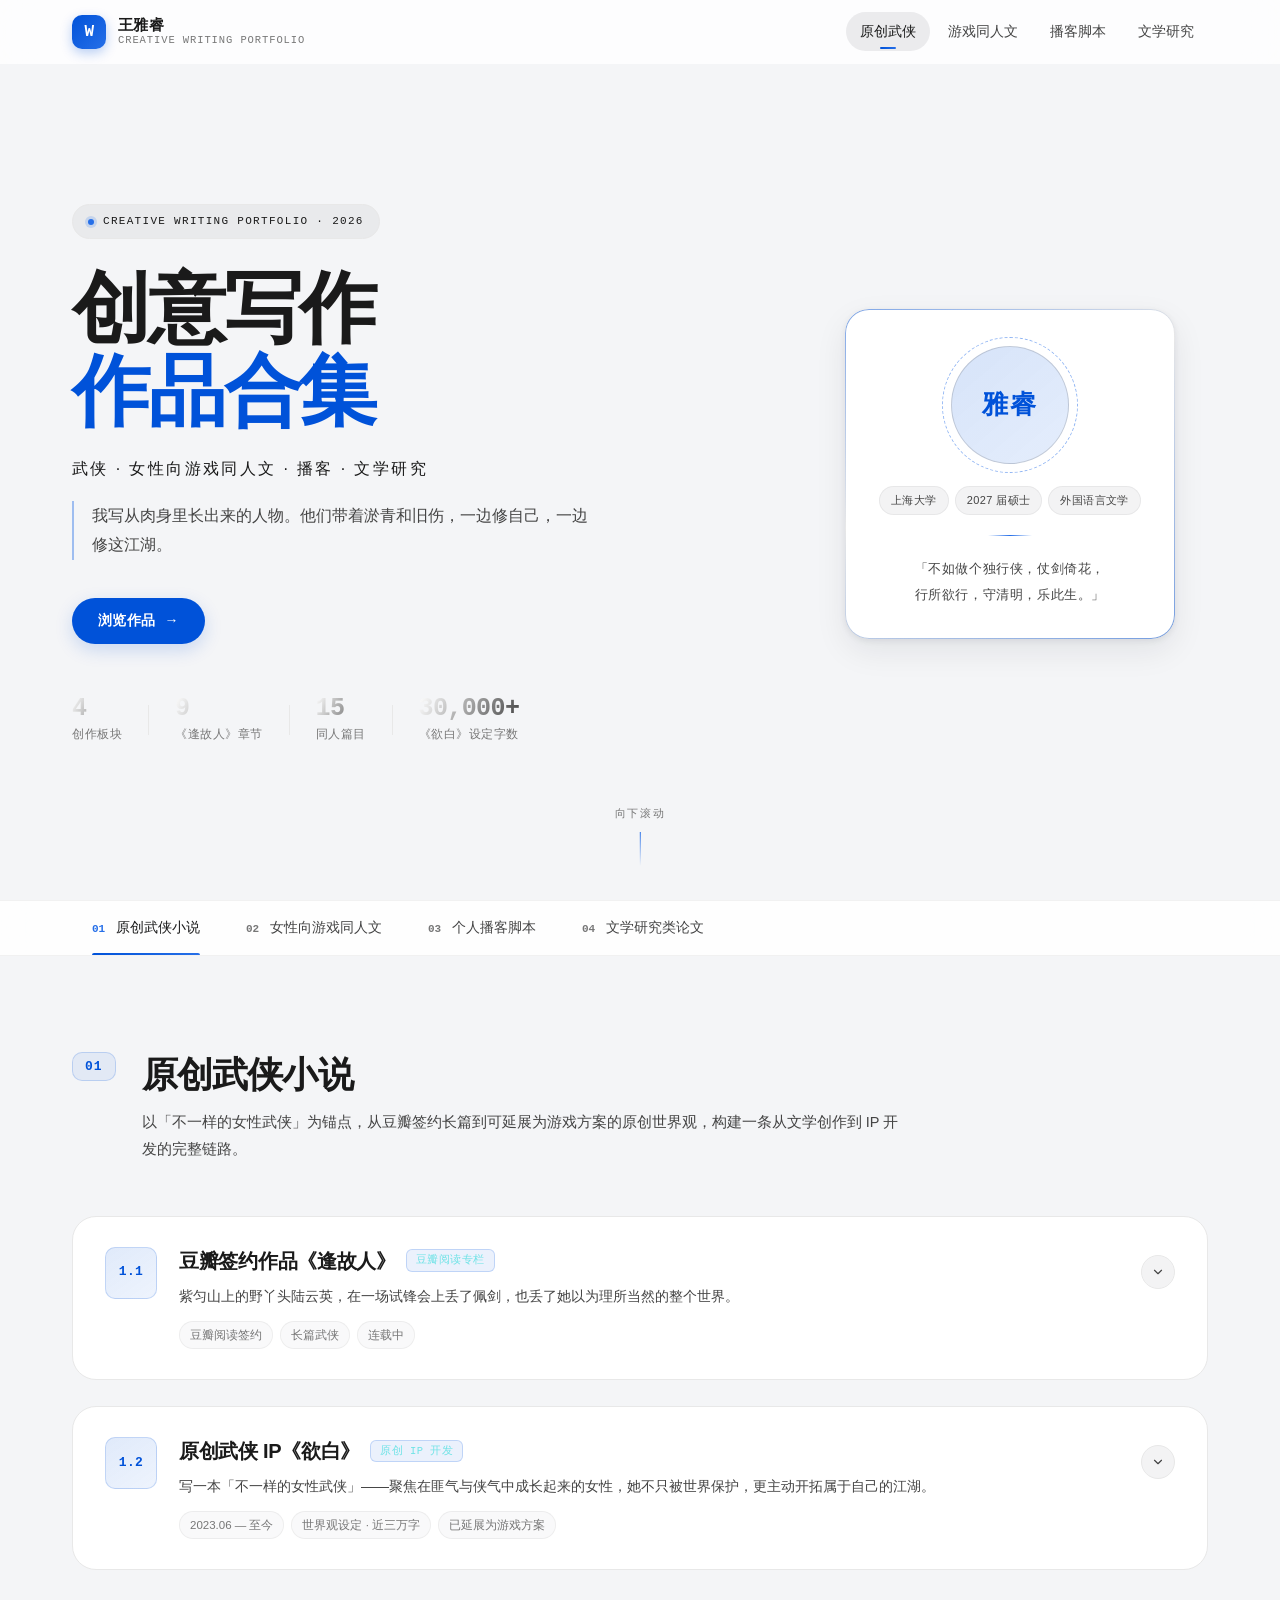
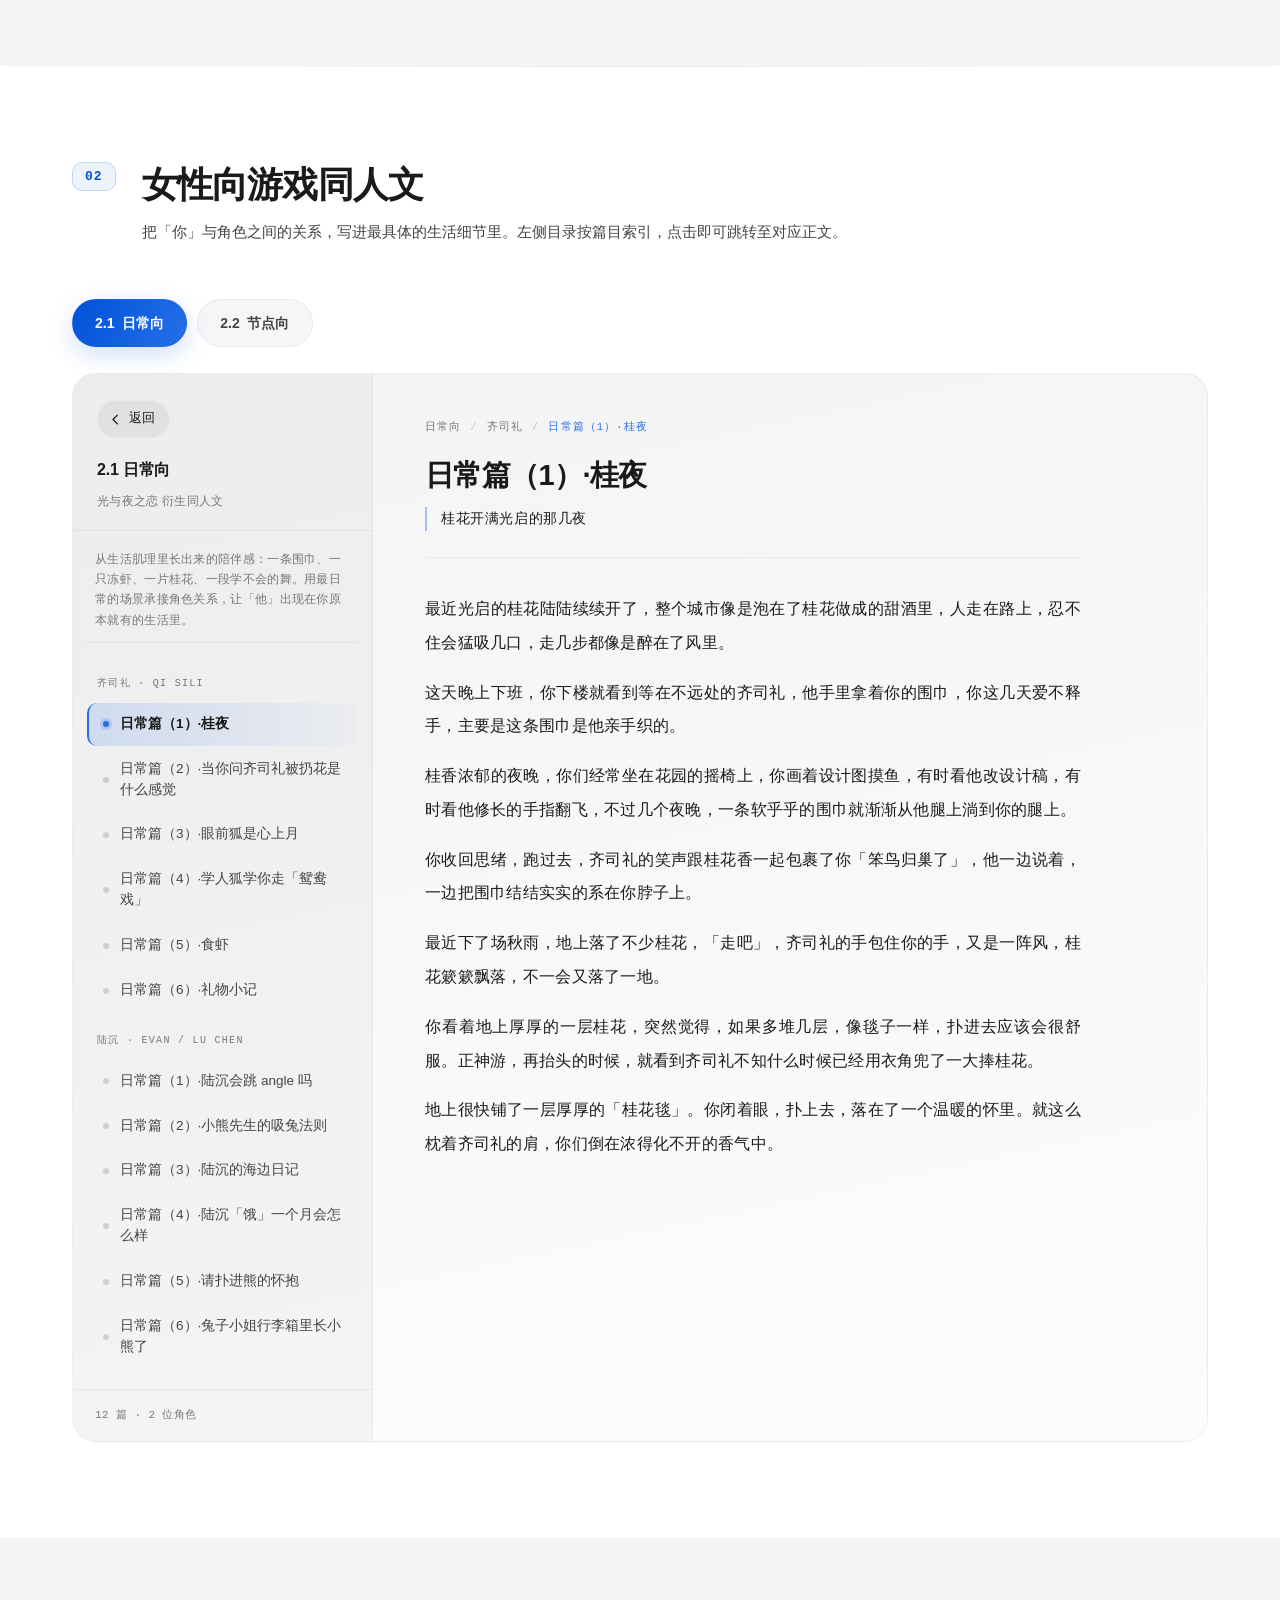
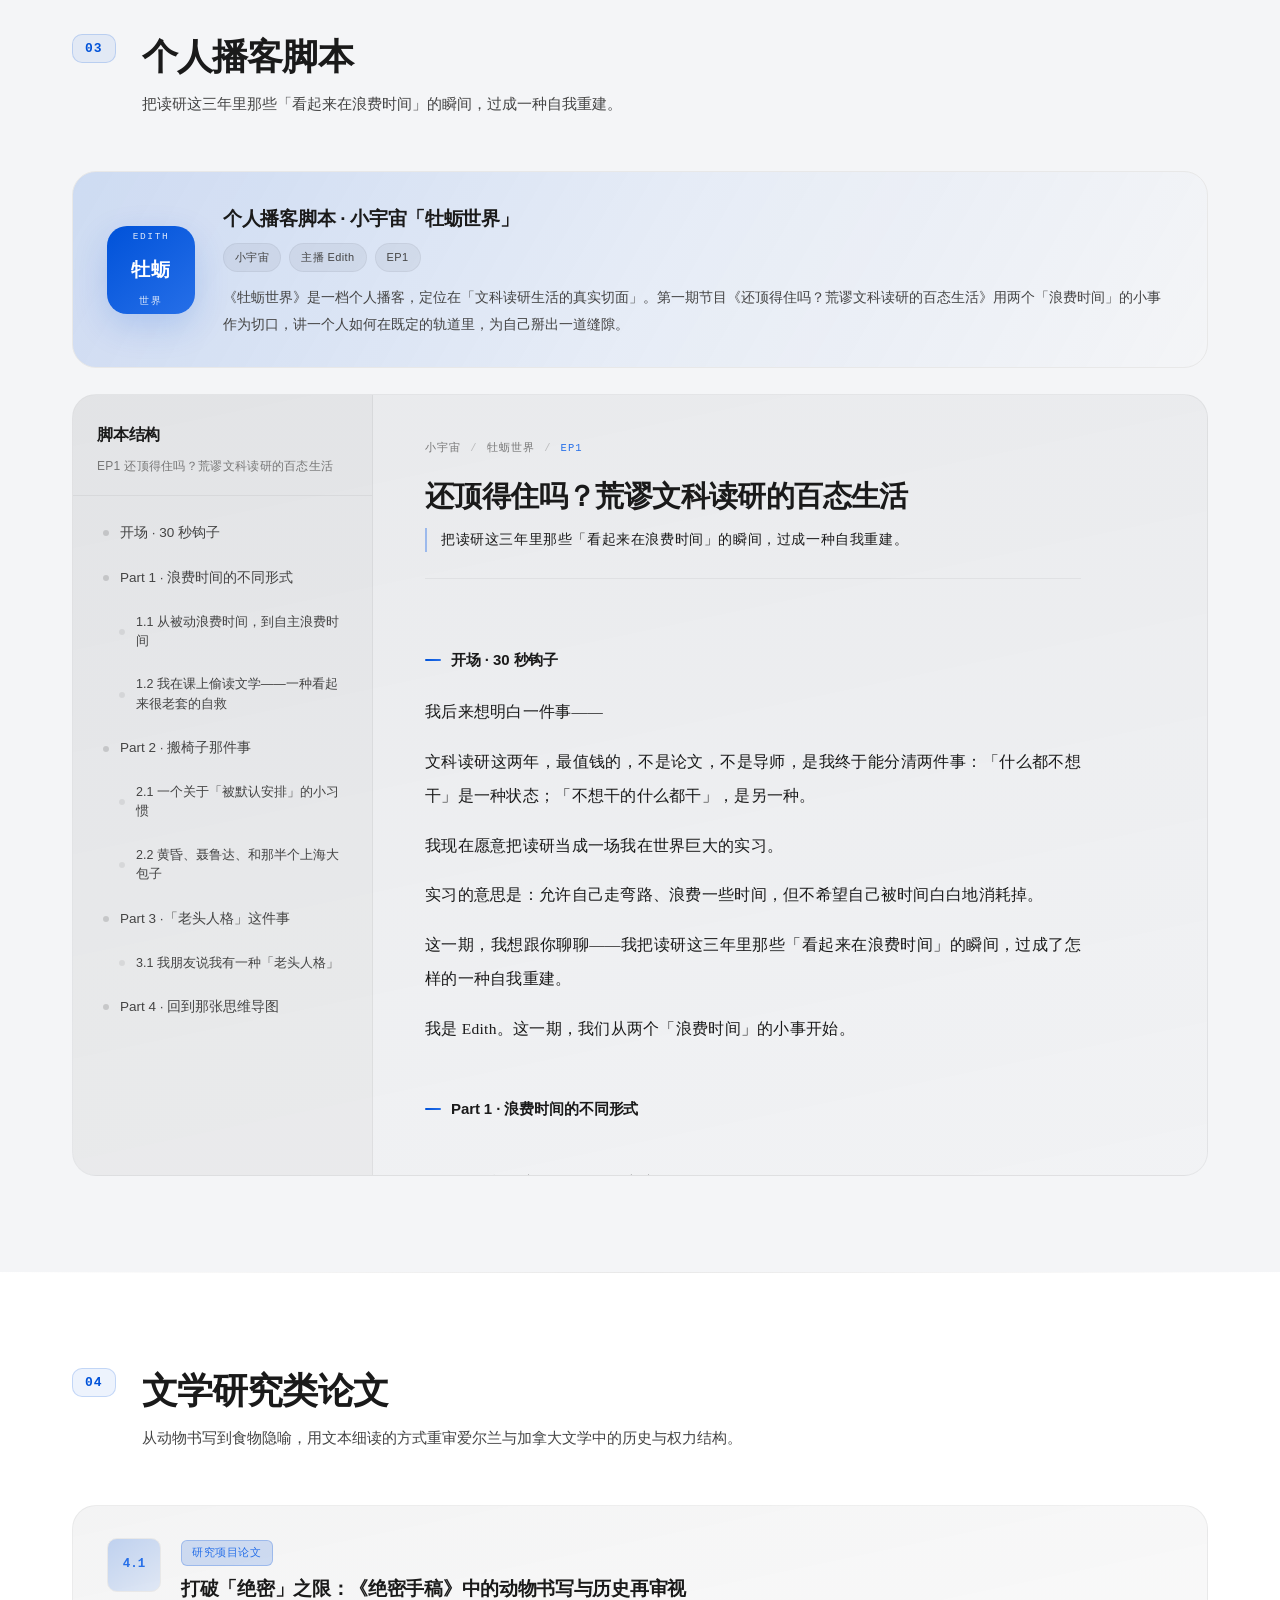
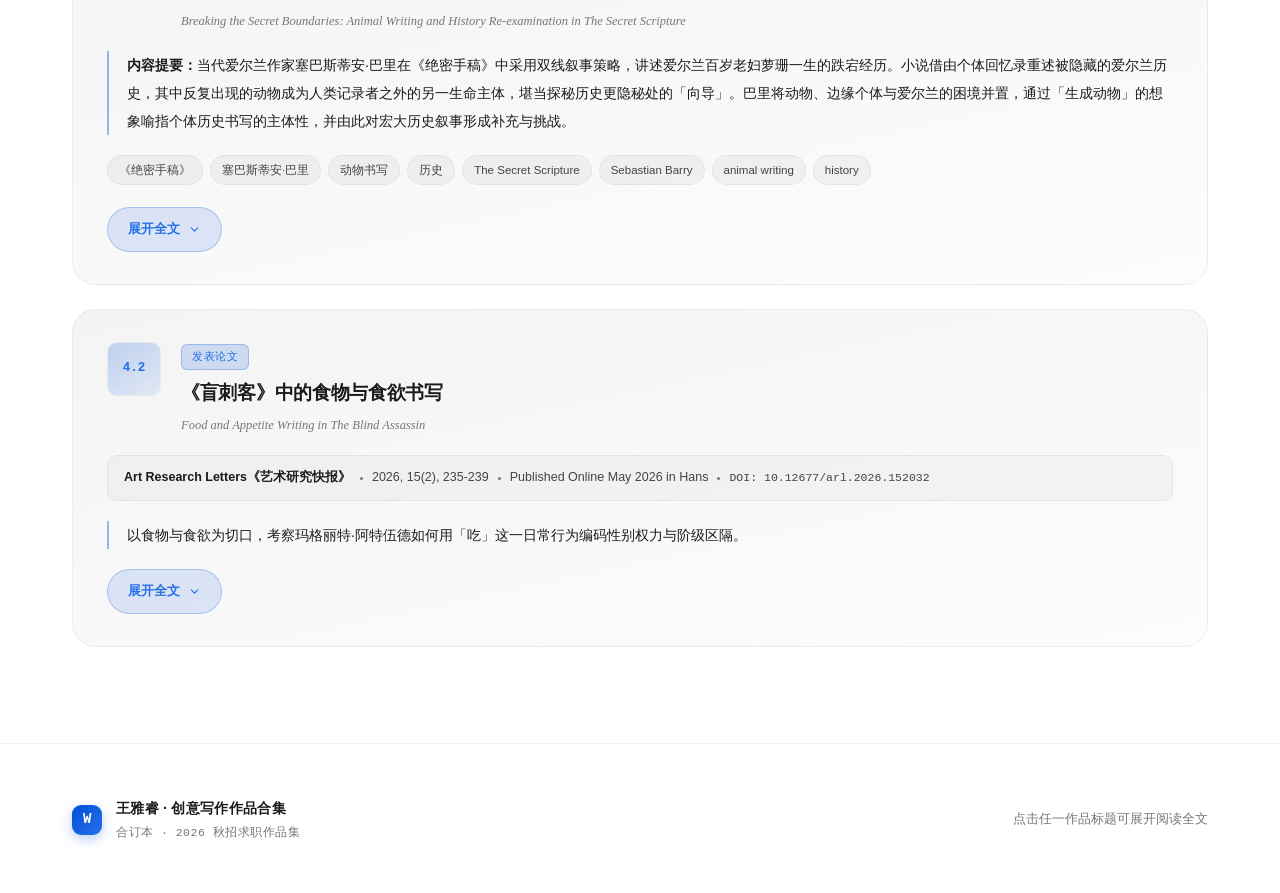
==== index.html @ df6dd1f8 "Add files via upload" ====
<!DOCTYPE html>
<html lang="zh-CN">
<head>
<meta charset="UTF-8">
<meta name="viewport" content="width=device-width, initial-scale=1.0">
<title>王雅睿 · 创意写作作品合集</title>
<meta name="description" content="王雅睿创意写作作品集：原创武侠小说、女性向游戏同人文、个人播客脚本、文学研究论文。">
<link rel="stylesheet" href="style.css">
</head>
<body>

<!-- ============ 顶部导航 ============ -->
<header class="topbar" id="topbar">
  <div class="topbar-inner">
    <a class="brand" href="#hero">
      <span class="brand-mark">W</span>
      <span class="brand-text">
        <strong>王雅睿</strong>
        <em>Creative Writing Portfolio</em>
      </span>
    </a>
    <nav class="topnav" id="topnav">
      <a href="#sec-wuxia" data-nav="sec-wuxia">原创武侠</a>
      <a href="#sec-fanfic" data-nav="sec-fanfic">游戏同人文</a>
      <a href="#sec-podcast" data-nav="sec-podcast">播客脚本</a>
      <a href="#sec-research" data-nav="sec-research">文学研究</a>
    </nav>
    <button class="menu-btn" id="menuBtn" aria-label="菜单"><span></span><span></span><span></span></button>
  </div>
  <div class="scroll-progress" id="scrollProgress"></div>
</header>

<!-- ============ 首页 Hero ============ -->
<section class="hero" id="hero">
  <div class="hero-grid-bg" aria-hidden="true"></div>
  <div class="hero-orbs" aria-hidden="true">
    <span class="orb orb-1"></span>
    <span class="orb orb-2"></span>
    <span class="orb orb-3"></span>
  </div>

  <div class="hero-inner">
    <div class="hero-left">
      <div class="hero-eyebrow reveal">
        <span class="dot"></span>CREATIVE WRITING PORTFOLIO · 2026
      </div>
      <h1 class="hero-title reveal" data-delay="1">
        创意写作<br><span class="grad">作品合集</span>
      </h1>
      <p class="hero-sub reveal" data-delay="2">
        武侠 · 女性向游戏同人文 · 播客 · 文学研究
      </p>
      <p class="hero-desc reveal" data-delay="3">
        我写从肉身里长出来的人物。他们带着淤青和旧伤，一边修自己，一边修这江湖。
      </p>
      <div class="hero-actions reveal" data-delay="4">
        <a class="btn btn-primary" href="#sec-wuxia">
          浏览作品<span class="btn-arrow">→</span>
        </a>
      </div>

      <div class="hero-facts reveal" data-delay="5">
        <div class="fact">
          <span class="fact-num" data-count="4">0</span>
          <span class="fact-label">创作板块</span>
        </div>
        <div class="fact-divider"></div>
        <div class="fact">
          <span class="fact-num" data-count="9">0</span>
          <span class="fact-label">《逢故人》章节</span>
        </div>
        <div class="fact-divider"></div>
        <div class="fact">
          <span class="fact-num" data-count="15">0</span>
          <span class="fact-label">同人篇目</span>
        </div>
        <div class="fact-divider"></div>
        <div class="fact">
          <span class="fact-num" data-count="30000" data-suffix="+">0</span>
          <span class="fact-label">《欲白》设定字数</span>
        </div>
      </div>
    </div>

    <div class="hero-right reveal" data-delay="3">
      <div class="portrait-card">
        <div class="portrait-inner">
          <div class="portrait-initial">雅睿</div>
          <div class="portrait-ring"></div>
        </div>
        <div class="portrait-meta">
          <span class="tag">上海大学</span>
          <span class="tag">2027 届硕士</span>
          <span class="tag">外国语言文学</span>
        </div>
        <div class="portrait-line"></div>
        <p class="portrait-quote">
          「不如做个独行侠，仗剑倚花，<br>行所欲行，守清明，乐此生。」
        </p>
      </div>
    </div>
  </div>

  <div class="hero-scrollhint">
    <span>向下滚动</span>
    <i></i>
  </div>
</section>

<!-- ============ 内容分区导航条 ============ -->
<div class="section-tabs" id="sectionTabs">
  <div class="section-tabs-inner">
    <button class="tab active" data-jump="sec-wuxia"><b>01</b> 原创武侠小说</button>
    <button class="tab" data-jump="sec-fanfic"><b>02</b> 女性向游戏同人文</button>
    <button class="tab" data-jump="sec-podcast"><b>03</b> 个人播客脚本</button>
    <button class="tab" data-jump="sec-research"><b>04</b> 文学研究类论文</button>
  </div>
</div>

<main>

<!-- ============ 01 原创武侠小说 ============ -->
<section class="section" id="sec-wuxia">
  <div class="wrap">
    <div class="sec-head reveal">
      <div class="sec-num">01</div>
      <div class="sec-head-text">
        <h2>原创武侠小说</h2>
        <p id="wuxiaIntro"></p>
      </div>
    </div>

    <div class="piece-list" id="wuxiaList"></div>
  </div>
</section>

<!-- ============ 02 女性向游戏同人文 ============ -->
<section class="section section-alt" id="sec-fanfic">
  <div class="wrap">
    <div class="sec-head reveal">
      <div class="sec-num">02</div>
      <div class="sec-head-text">
        <h2>女性向游戏同人文</h2>
        <p>把「你」与角色之间的关系，写进最具体的生活细节里。左侧目录按篇目索引，点击即可跳转至对应正文。</p>
      </div>
    </div>

    <!-- 卷级切换 -->
    <div class="volume-switch reveal" id="volumeSwitch"></div>

    <!-- 阅读器：左侧目录 + 右侧正文 -->
    <div class="reader reveal" id="fanficReader">
      <aside class="reader-side">
        <div class="side-head">
          <button class="side-back" id="sideBack">
            <svg viewBox="0 0 24 24" width="15" height="15"><path d="M15 19l-7-7 7-7" fill="none" stroke="currentColor" stroke-width="2" stroke-linecap="round" stroke-linejoin="round"/></svg>
            <span>返回</span>
          </button>
          <h3 id="sideTitle">目录</h3>
          <p class="side-sub" id="sideSub"></p>
        </div>
        <nav class="side-nav" id="sideNav"></nav>
        <div class="side-foot" id="sideFoot"></div>
      </aside>

      <div class="reader-main" id="readerMain">
        <article class="reader-article" id="readerArticle"></article>
      </div>
    </div>
  </div>
</section>

<!-- ============ 03 个人播客脚本 ============ -->
<section class="section" id="sec-podcast">
  <div class="wrap">
    <div class="sec-head reveal">
      <div class="sec-num">03</div>
      <div class="sec-head-text">
        <h2>个人播客脚本</h2>
        <p id="podcastOneLine"></p>
      </div>
    </div>

    <div class="podcast-card reveal" id="podcastCard"></div>

    <div class="reader reader-simple reveal" id="podReader">
      <aside class="reader-side">
        <div class="side-head">
          <h3>脚本结构</h3>
          <p class="side-sub" id="podSideSub"></p>
        </div>
        <nav class="side-nav" id="podNav"></nav>
      </aside>
      <div class="reader-main">
        <article class="reader-article" id="podArticle"></article>
      </div>
    </div>
  </div>
</section>

<!-- ============ 04 文学研究类论文 ============ -->
<section class="section section-alt" id="sec-research">
  <div class="wrap">
    <div class="sec-head reveal">
      <div class="sec-num">04</div>
      <div class="sec-head-text">
        <h2>文学研究类论文</h2>
        <p id="researchOneLine"></p>
      </div>
    </div>
    <div class="paper-list" id="paperList"></div>
  </div>
</section>

</main>

<footer class="footer">
  <div class="wrap footer-inner">
    <div class="footer-left">
      <span class="brand-mark small">W</span>
      <div>
        <p class="footer-name">王雅睿 · 创意写作作品合集</p>
        <p class="footer-tip">合订本 · 2026 秋招求职作品集</p>
      </div>
    </div>
    <div class="footer-right">
      <p>点击任一作品标题可展开阅读全文</p>
    </div>
  </div>
</footer>

<!-- 回到顶部 -->
<button class="to-top" id="toTop" aria-label="回到顶部">
  <svg viewBox="0 0 24 24" width="18" height="18"><path d="M12 19V5M5 12l7-7 7 7" fill="none" stroke="currentColor" stroke-width="2" stroke-linecap="round" stroke-linejoin="round"/></svg>
</button>

<script src="content-wuxia.js"></script>
<script src="content-fanfic.js"></script>
<script src="content-misc.js"></script>
<script src="app.js"></script>
</body>
</html>
---- style.css ----
/* =====================================================================
   王雅睿 · 创意写作作品合集
   设计调性：腾讯系 · 深色叙述 + 克制的蓝绿强调 + 大留白 + 弹性动效
   ===================================================================== */

/* ---------- Design Tokens ---------- */
:root{
  /* 品牌主色（对齐参考站：单一腾讯蓝体系） */
  --tx-blue:        #0052D9;
  --tx-blue-light:  #266FE8;
  --tx-blue-glow:   rgba(0,82,217,.18);
  --tx-cyan:        #266FE8;               /* 辅助色归一到品牌蓝系 */
  --tx-cyan-soft:   rgba(0,82,217,.08);    /* 品牌浅蓝 ECF2FE 同族 */
  --tx-violet:      #0052D9;               /* 紫色归一到主蓝，渐变变单色系 */

  /* 中性色阶（参考站基底） */
  --bg-0:  #F4F5F7;
  --bg-1:  #FFFFFF;
  --bg-2:  #FFFFFF;
  --bg-3:  #ECF2FE;
  --bg-4:  #DCE5F5;

  /* 文本 —— 正文整体加深 */
  --t-1: #1a1a1a;
  --t-2: #1a1a1a;
  --t-3: #444444;
  --t-4: #777777;

  /* 线 —— 参考站灰线 */
  --line-1: rgba(0,0,0,.05);
  --line-2: #e8e8e8;
  --line-3: rgba(0,0,0,.14);

  /* 圆角 / 阴影 */
  --r-xs: 6px;
  --r-sm: 10px;
  --r-md: 16px;
  --r-lg: 24px;
  --r-full: 999px;

  --sh-1: 0 1px 3px rgba(0,20,40,.06);
  --sh-2: 0 1px 3px rgba(0,20,40,.06),0 4px 16px rgba(0,20,40,.05);
  --sh-3: 0 2px 6px rgba(0,20,40,.07),0 12px 32px rgba(0,20,40,.08);

  /* 排版 */
  --f-sans: "PingFang SC","HarmonyOS Sans SC","Microsoft YaHei UI","Microsoft YaHei","Helvetica Neue",Arial,sans-serif;
  --f-serif:"Songti SC","Source Han Serif SC","Noto Serif SC","SimSun",Georgia,serif;
  --f-mono: "SFMono-Regular","JetBrains Mono",Menlo,Consolas,monospace;

  /* 布局 */
  --wrap: 1200px;
  --nav-h: 64px;

  /* 缓动 */
  --ease-out: cubic-bezier(.22,1,.36,1);
  --ease-io:  cubic-bezier(.4,0,.2,1);
}

/* ---------- Reset ---------- */
*,*::before,*::after{ box-sizing:border-box; }
html{ scroll-behavior:smooth; -webkit-text-size-adjust:100%; }
body{
  margin:0; padding:0;
  background:var(--bg-0);
  color:var(--t-1);
  font-family:var(--f-sans);
  font-size:15px; line-height:1.75;
  -webkit-font-smoothing:antialiased;
  -moz-osx-font-smoothing:grayscale;
  overflow-x:hidden;
}
h1,h2,h3,h4,p,ul,ol,figure{ margin:0; padding:0; }
ul,ol{ list-style:none; }
a{ color:inherit; text-decoration:none; }
button{ font:inherit; color:inherit; background:none; border:none; cursor:pointer; }
img{ max-width:100%; display:block; }
::selection{ background:var(--tx-blue); color:#fff; }

/* 滚动条 */
::-webkit-scrollbar{ width:10px; height:10px; }
::-webkit-scrollbar-track{ background:var(--bg-0); }
::-webkit-scrollbar-thumb{ background:rgba(29,33,41,.18); border-radius:10px; border:2px solid var(--bg-0); }
::-webkit-scrollbar-thumb:hover{ background:rgba(29,33,41,.32); }

.wrap{ width:100%; max-width:var(--wrap); margin:0 auto; padding:0 32px; }

/* =====================================================================
   顶栏
   ===================================================================== */
.topbar{
  position:fixed; top:0; left:0; right:0; z-index:120;
  height:var(--nav-h);
  background:rgba(255,255,255,.78);
  backdrop-filter:saturate(180%) blur(20px);
  -webkit-backdrop-filter:saturate(180%) blur(20px);
  border-bottom:1px solid transparent;
  transition:background .3s var(--ease-io), border-color .3s var(--ease-io);
}
.topbar.scrolled{
  background:rgba(255,255,255,.94);
  border-bottom-color:var(--line-2);
}
.topbar-inner{
  max-width:var(--wrap); margin:0 auto; padding:0 32px;
  height:100%; display:flex; align-items:center; gap:32px;
}
.brand{ display:flex; align-items:center; gap:12px; flex-shrink:0; }
.brand-mark{
  width:34px; height:34px; border-radius:10px;
  display:grid; place-items:center;
  font-weight:800; font-size:16px; letter-spacing:-.5px;
  background:linear-gradient(135deg,var(--tx-blue) 0%,var(--tx-cyan) 100%);
  color:#fff;
  box-shadow:0 4px 12px rgba(0,82,217,.28);
  font-family:var(--f-mono);
}
.brand-mark.small{ width:30px; height:30px; border-radius:9px; font-size:14px; }
.brand-text{ display:flex; flex-direction:column; line-height:1.25; }
.brand-text strong{ font-size:14.5px; font-weight:600; letter-spacing:.3px; }
.brand-text em{
  font-style:normal; font-size:10.5px; letter-spacing:.9px;
  color:var(--t-4); text-transform:uppercase; font-family:var(--f-mono);
}
.topnav{ display:flex; align-items:center; gap:4px; margin-left:auto; }
.topnav a{
  position:relative; padding:8px 14px; border-radius:var(--r-full);
  font-size:13.5px; color:var(--t-3);
  transition:color .2s var(--ease-io), background .2s var(--ease-io);
  white-space:nowrap;
}
.topnav a:hover{ color:var(--t-1); background:rgba(29,33,41,.055); }
.topnav a.active{ color:var(--t-1); background:rgba(29,33,41,.08); }
.topnav a.active::after{
  content:''; position:absolute; left:50%; bottom:2px; transform:translateX(-50%);
  width:16px; height:2px; border-radius:2px;
  background:linear-gradient(90deg,var(--tx-blue),var(--tx-cyan));
}
.menu-btn{ display:none; margin-left:auto; width:36px; height:36px; border-radius:9px; position:relative; }
.menu-btn span{
  position:absolute; left:9px; width:18px; height:1.6px; border-radius:2px;
  background:var(--t-2); transition:.3s var(--ease-out);
}
.menu-btn span:nth-child(1){ top:13px; }
.menu-btn span:nth-child(2){ top:18px; }
.menu-btn span:nth-child(3){ top:23px; }
.menu-btn.open span:nth-child(1){ top:18px; transform:rotate(45deg); }
.menu-btn.open span:nth-child(2){ opacity:0; }
.menu-btn.open span:nth-child(3){ top:18px; transform:rotate(-45deg); }

.scroll-progress{
  position:absolute; bottom:-1px; left:0; height:2px; width:0;
  background:linear-gradient(90deg,var(--tx-blue),var(--tx-cyan),var(--tx-violet));
  transition:width .1s linear;
}

/* =====================================================================
   Hero
   ===================================================================== */
.hero{
  position:relative; min-height:100vh;
  display:flex; align-items:center;
  padding:calc(var(--nav-h) + 64px) 0 80px;
  overflow:hidden;
}
/* 参考站为纯色 hero：关闭网格与光球装饰 */
.hero-grid-bg{ display:none; }
.hero-orbs{ display:none; }

.hero-inner{
  position:relative; z-index:2;
  width:100%; max-width:var(--wrap); margin:0 auto; padding:0 32px;
  display:grid; grid-template-columns:1.45fr .85fr; gap:64px; align-items:center;
}

.hero-eyebrow{
  display:inline-flex; align-items:center; gap:9px;
  padding:7px 15px; border-radius:var(--r-full);
  background:rgba(29,33,41,.05);
  border:1px solid var(--line-2);
  font-family:var(--f-mono); font-size:11px; letter-spacing:1.3px;
  color:var(--t-2); margin-bottom:28px;
}
.hero-eyebrow .dot{
  width:6px; height:6px; border-radius:50%; background:var(--tx-cyan);
  box-shadow:0 0 0 3px rgba(38,111,232,.18);
  animation:pulse 2.2s ease-in-out infinite;
}
@keyframes pulse{ 0%,100%{opacity:1;} 50%{opacity:.42;} }

.hero-title{
  font-size:clamp(44px,6.2vw,78px);
  line-height:1.06; font-weight:800; letter-spacing:-2.2px;
  margin-bottom:22px; color:var(--t-1);
}
.hero-title .grad{
  color:var(--tx-blue);
  -webkit-text-fill-color:var(--tx-blue);
}
.hero-sub{
  font-size:16px; color:var(--t-2); letter-spacing:2.4px;
  margin-bottom:18px; font-weight:500;
}
.hero-desc{
  font-size:15.5px; color:var(--t-3); line-height:1.9;
  max-width:520px; margin-bottom:38px;
  padding-left:18px; border-left:2px solid rgba(38,111,232,.42);
}

.hero-actions{ display:flex; gap:14px; flex-wrap:wrap; margin-bottom:52px; }
.btn{
  display:inline-flex; align-items:center; gap:9px;
  height:46px; padding:0 26px; border-radius:var(--r-full);
  font-size:14px; font-weight:600; letter-spacing:.4px;
  transition:transform .22s var(--ease-out), box-shadow .22s var(--ease-out), background .22s var(--ease-io), color .22s var(--ease-io);
}
.btn-primary{
  background:var(--tx-blue);
  color:#fff;
  box-shadow:0 6px 18px var(--tx-blue-glow);
}
.btn-primary:hover{ background:#0046BC; transform:translateY(-2px); box-shadow:0 10px 26px rgba(0,82,217,.28); }
.btn-arrow{ transition:transform .22s var(--ease-out); }
.btn-primary:hover .btn-arrow{ transform:translateX(3px); }
.btn-ghost{
  background:rgba(29,33,41,.045);
  border:1px solid var(--line-2); color:var(--t-2);
}
.btn-ghost:hover{ background:rgba(29,33,41,.09); color:var(--t-1); transform:translateY(-2px); }

.hero-facts{ display:flex; align-items:center; gap:26px; flex-wrap:wrap; }
.fact{ display:flex; flex-direction:column; gap:3px; }
.fact-num{
  font-family:var(--f-mono); font-size:25px; font-weight:700;
  letter-spacing:-.6px; line-height:1;
  background:linear-gradient(120deg,#fff,var(--t-3));
  -webkit-background-clip:text; background-clip:text;
  -webkit-text-fill-color:transparent;
}
.fact-label{ font-size:11.5px; color:var(--t-4); letter-spacing:.5px; }
.fact-divider{ width:1px; height:30px; background:var(--line-2); }

/* 头像卡 */
.hero-right{ display:flex; justify-content:center; }
.portrait-card{
  position:relative; width:100%; max-width:330px;
  padding:36px 28px 30px;
  border-radius:var(--r-lg);
  background:#fff;
  border:1px solid var(--line-2);
  box-shadow:var(--sh-3);
  text-align:center;
}
.portrait-card::before{
  content:''; position:absolute; inset:-1px; border-radius:inherit; padding:1px;
  background:linear-gradient(150deg,rgba(38,111,232,.55),transparent 42%,rgba(0,82,217,.5));
  -webkit-mask:linear-gradient(#000 0 0) content-box,linear-gradient(#000 0 0);
  -webkit-mask-composite:xor; mask-composite:exclude;
  pointer-events:none;
}
.portrait-inner{
  position:relative; width:118px; height:118px; margin:0 auto 22px;
  display:grid; place-items:center;
}
.portrait-initial{
  width:100%; height:100%; border-radius:50%;
  display:grid; place-items:center;
  font-size:26px; font-weight:700; letter-spacing:2px;
  background:linear-gradient(140deg,rgba(0,82,217,.16),rgba(38,111,232,.12));
  border:1px solid var(--line-3);
  color:var(--tx-blue);
  font-family:var(--f-serif);
}
.portrait-ring{
  position:absolute; inset:-9px; border-radius:50%;
  border:1px dashed rgba(38,111,232,.5);
  animation:spin 24s linear infinite;
}
@keyframes spin{ to{ transform:rotate(360deg); } }

.portrait-meta{ display:flex; justify-content:center; gap:6px; flex-wrap:wrap; margin-bottom:20px; }
.tag{
  padding:4px 11px; border-radius:var(--r-full);
  font-size:11px; letter-spacing:.4px; color:var(--t-3);
  background:rgba(29,33,41,.05); border:1px solid var(--line-1);
}
.portrait-line{
  width:44px; height:1px; margin:0 auto 20px;
  background:linear-gradient(90deg,transparent,var(--tx-cyan),transparent);
}
.portrait-quote{
  font-family:var(--f-serif); font-size:13px; line-height:2;
  color:var(--t-3); letter-spacing:.6px;
}

.hero-scrollhint{
  position:absolute; bottom:34px; left:50%; transform:translateX(-50%);
  z-index:2; display:flex; flex-direction:column; align-items:center; gap:9px;
  font-family:var(--f-mono); font-size:10.5px; letter-spacing:1.6px; color:var(--t-4);
  animation:bob 2.6s ease-in-out infinite;
}
.hero-scrollhint i{
  width:1px; height:34px;
  background:linear-gradient(180deg,var(--tx-cyan),transparent);
}
@keyframes bob{ 0%,100%{transform:translate(-50%,0);} 50%{transform:translate(-50%,9px);} }

/* =====================================================================
   分区切换条
   ===================================================================== */
.section-tabs{
  position:sticky; top:var(--nav-h); z-index:110;
  background:rgba(255,255,255,.86);
  backdrop-filter:saturate(160%) blur(18px);
  -webkit-backdrop-filter:saturate(160%) blur(18px);
  border-top:1px solid var(--line-1);
  border-bottom:1px solid var(--line-1);
}
.section-tabs-inner{
  max-width:var(--wrap); margin:0 auto; padding:0 32px;
  display:flex; gap:6px; overflow-x:auto; scrollbar-width:none;
}
.section-tabs-inner::-webkit-scrollbar{ display:none; }
.tab{
  position:relative; flex-shrink:0;
  padding:15px 20px; font-size:13.5px; color:var(--t-3);
  transition:color .2s var(--ease-io);
  white-space:nowrap;
}
.tab b{
  font-family:var(--f-mono); font-size:11px; font-weight:600;
  color:var(--t-4); margin-right:7px; transition:color .2s var(--ease-io);
}
.tab:hover{ color:var(--t-2); }
.tab.active{ color:var(--t-1); }
.tab.active b{ color:var(--tx-cyan); }
.tab.active::after{
  content:''; position:absolute; left:20px; right:20px; bottom:0; height:2px;
  border-radius:2px 2px 0 0;
  background:linear-gradient(90deg,var(--tx-blue),var(--tx-cyan));
}

/* =====================================================================
   通用 Section
   ===================================================================== */
.section{ padding:96px 0; position:relative; }
.section-alt{ background:#FFFFFF; }
.section-alt::before{
  content:''; position:absolute; top:0; left:0; right:0; height:1px;
  background:linear-gradient(90deg,transparent,var(--line-2),transparent);
}

.sec-head{ display:flex; gap:26px; margin-bottom:52px; align-items:flex-start; }
.sec-num{
  flex-shrink:0;
  font-family:var(--f-mono); font-size:13px; font-weight:700;
  letter-spacing:1px; color:var(--tx-blue);
  padding:7px 12px; border-radius:var(--r-sm);
  background:rgba(0,82,217,.07);
  border:1px solid rgba(0,82,217,.18);
  line-height:1;
}
.sec-head-text h2{
  font-size:clamp(26px,3.2vw,36px); font-weight:700;
  letter-spacing:-.8px; line-height:1.25; margin-bottom:12px;
  color:var(--t-1);
}
.sec-head-text p{
  font-size:14.5px; color:var(--t-3); line-height:1.9; max-width:760px;
}

/* =====================================================================
   作品卡片（可展开）
   ===================================================================== */
.piece-list{ display:flex; flex-direction:column; gap:26px; }
.piece{
  border-radius:var(--r-lg);
  background:#FFFFFF;
  border:1px solid var(--line-2);
  overflow:hidden;
  transition:border-color .3s var(--ease-io), box-shadow .3s var(--ease-out), transform .3s var(--ease-out);
}
.piece:hover{ border-color:var(--line-3); box-shadow:var(--sh-2); }
.piece.open{ border-color:rgba(0,82,217,.30); box-shadow:0 14px 40px rgba(20,40,80,.14); }

.piece-head{
  display:flex; align-items:flex-start; gap:22px;
  padding:30px 32px; cursor:pointer; user-select:none;
  transition:background .25s var(--ease-io);
}
.piece-head:hover{ background:rgba(29,33,41,.018); }
.piece-badge{
  flex-shrink:0; width:52px; height:52px; border-radius:var(--r-sm);
  display:grid; place-items:center;
  font-family:var(--f-mono); font-size:13px; font-weight:700; letter-spacing:.4px;
  background:linear-gradient(145deg,rgba(0,82,217,.12),rgba(38,111,232,.08));
  border:1px solid rgba(0,82,217,.18); color:var(--tx-blue);
}
.piece-head-main{ flex:1; min-width:0; }
.piece-title{
  font-size:20px; font-weight:650; letter-spacing:-.3px; line-height:1.4;
  margin-bottom:9px; display:flex; align-items:center; gap:10px; flex-wrap:wrap;
}
.piece-tag{
  padding:3px 9px; border-radius:var(--r-xs);
  font-size:10.5px; letter-spacing:.5px; font-weight:500;
  background:var(--tx-cyan-soft); color:#6FE3E6;
  border:1px solid rgba(38,111,232,.22);
  font-family:var(--f-mono);
}
.piece-oneline{ font-size:14px; color:var(--t-3); line-height:1.8; margin-bottom:12px; }
.piece-meta{ display:flex; gap:7px; flex-wrap:wrap; }
.piece-meta span{
  font-size:11.5px; color:var(--t-4); padding:3px 10px;
  border-radius:var(--r-full); border:1px solid var(--line-1);
  background:rgba(29,33,41,.025);
}
.piece-toggle{
  flex-shrink:0; width:34px; height:34px; border-radius:50%;
  display:grid; place-items:center; margin-top:8px;
  background:rgba(29,33,41,.05); border:1px solid var(--line-2);
  transition:transform .35s var(--ease-out), background .25s var(--ease-io);
}
.piece-toggle svg{ width:14px; height:14px; color:var(--t-3); }
.piece.open .piece-toggle{
  transform:rotate(180deg);
  background:linear-gradient(130deg,var(--tx-blue),var(--tx-cyan));
  border-color:transparent;
}
.piece.open .piece-toggle svg{ color:#fff; }

.piece-body{
  max-height:0; overflow:hidden;
  transition:max-height .55s var(--ease-out);
}
.piece-body-inner{
  padding:0 32px 34px;
  border-top:1px solid var(--line-1);
  padding-top:28px;
}

/* 简述块 */
.brief{ display:flex; flex-direction:column; gap:14px; margin-bottom:30px; }
.brief p{ font-size:14.5px; line-height:2.05; color:var(--t-2); }
.brief p:first-child::first-letter{ font-size:1.6em; }

/* 结构化要点 */
.struct-grid{ display:grid; gap:2px; margin-bottom:30px; border-radius:var(--r-md); overflow:hidden; }
.struct-row{
  display:grid; grid-template-columns:190px 1fr; gap:22px;
  padding:17px 22px; background:rgba(29,33,41,.028);
  transition:background .2s var(--ease-io);
}
.struct-row:hover{ background:rgba(29,33,41,.052); }
.struct-row dt{
  font-size:13px; font-weight:600; color:var(--tx-cyan); letter-spacing:.3px;
  display:flex; align-items:center; gap:8px;
}
.struct-row dt::before{
  content:''; width:3px; height:13px; border-radius:2px; flex-shrink:0;
  background:linear-gradient(180deg,var(--tx-blue),var(--tx-cyan));
}
.struct-row dd{ font-size:13.5px; color:var(--t-2); line-height:1.95; margin:0; }

/* 链接 */
.piece-link{
  display:inline-flex; align-items:center; gap:9px;
  padding:11px 20px; border-radius:var(--r-full); margin-bottom:28px;
  font-size:13px; font-family:var(--f-mono); letter-spacing:.3px;
  color:#8FE6E8; background:var(--tx-cyan-soft);
  border:1px solid rgba(38,111,232,.26);
  transition:all .22s var(--ease-out);
}
.piece-link:hover{
  background:rgba(38,111,232,.22); transform:translateX(3px);
  box-shadow:0 6px 20px rgba(38,111,232,.16);
}

/* 章节导航 chips */
.chapter-chips{
  display:flex; flex-wrap:wrap; gap:8px; margin-bottom:26px;
  padding:18px 20px; border-radius:var(--r-md);
  background:rgba(29,33,41,.028); border:1px solid var(--line-1);
}
.chapter-chips-label{
  width:100%; font-family:var(--f-mono); font-size:10.5px;
  letter-spacing:1.4px; color:var(--t-4); text-transform:uppercase;
  margin-bottom:10px;
}
.chip{
  display:inline-flex; align-items:center; gap:7px;
  padding:7px 14px; border-radius:var(--r-full);
  font-size:12.5px; color:var(--t-3);
  background:rgba(29,33,41,.045); border:1px solid var(--line-1);
  cursor:pointer;
  transition:all .2s var(--ease-out);
}
.chip:hover{ color:var(--t-1); border-color:rgba(38,111,232,.4); background:var(--tx-cyan-soft); }
.chip.active{
  color:#fff; background:linear-gradient(120deg,var(--tx-blue),var(--tx-cyan));
  border-color:transparent; box-shadow:0 4px 14px var(--tx-blue-glow);
}
.chip i{ font-style:normal; font-family:var(--f-mono); font-size:10.5px; opacity:.72; }

/* 章节正文 */
.chapters{ display:flex; flex-direction:column; gap:6px; }
.chapter{
  padding:26px 28px; border-radius:var(--r-md);
  background:rgba(29,33,41,.022);
  border:1px solid transparent;
  scroll-margin-top:130px;
  transition:background .3s var(--ease-io), border-color .3s var(--ease-io);
}
.chapter:target, .chapter.flash{
  background:rgba(38,111,232,.055);
  border-color:rgba(38,111,232,.28);
}
.chapter h4{
  display:flex; align-items:center; gap:13px;
  font-size:16.5px; font-weight:650; letter-spacing:-.2px;
  margin-bottom:20px; padding-bottom:16px;
  border-bottom:1px solid var(--line-1);
}
.chapter h4 .ch-no{
  font-family:var(--f-mono); font-size:11px; font-weight:600;
  letter-spacing:.8px; color:var(--tx-cyan);
  padding:4px 10px; border-radius:var(--r-xs);
  background:var(--tx-cyan-soft); border:1px solid rgba(38,111,232,.2);
}
.chapter-body{ display:flex; flex-direction:column; gap:15px; }
.chapter-body p{
  font-family:var(--f-serif);
  font-size:15.5px; line-height:2.15; color:var(--t-1);
  letter-spacing:.3px; text-align:justify;
}
.chapter-body.poem p{
  text-align:center; letter-spacing:4px; font-size:16px;
  color:var(--t-1); line-height:2.4;
}

/* =====================================================================
   同人文阅读器
   ===================================================================== */
.volume-switch{ display:flex; gap:10px; margin-bottom:26px; flex-wrap:wrap; }
.vol-btn{
  padding:11px 22px; border-radius:var(--r-full);
  font-size:14px; font-weight:600; color:var(--t-3);
  background:rgba(29,33,41,.04); border:1px solid var(--line-1);
  transition:all .24s var(--ease-out);
}
.vol-btn:hover{ color:var(--t-1); border-color:var(--line-3); }
.vol-btn.active{
  color:#fff; background:linear-gradient(120deg,var(--tx-blue),var(--tx-cyan));
  border-color:transparent; box-shadow:0 8px 24px var(--tx-blue-glow);
}

.reader{
  display:grid; grid-template-columns:300px 1fr;
  border-radius:var(--r-lg); overflow:hidden;
  background:linear-gradient(168deg,rgba(29,33,41,.05),rgba(29,33,41,.012));
  border:1px solid var(--line-1);
  min-height:620px;
}
.reader-simple{ margin-top:26px; }

.reader-side{
  background:rgba(29,33,41,.032);
  border-right:1px solid var(--line-1);
  display:flex; flex-direction:column;
  min-height:0;
}
.side-head{ padding:26px 24px 18px; border-bottom:1px solid var(--line-1); }
.side-back{
  display:inline-flex; align-items:center; gap:6px;
  padding:7px 14px 7px 10px; border-radius:var(--r-full);
  font-size:12.5px; color:var(--t-2);
  background:rgba(29,33,41,.06); border:1px solid var(--line-2);
  margin-bottom:18px;
  transition:all .2s var(--ease-out);
}
.side-back:hover{
  background:rgba(29,33,41,.12); color:var(--t-1); transform:translateX(-2px);
}
.side-head h3{
  font-size:16px; font-weight:650; letter-spacing:-.2px; margin-bottom:7px;
}
.side-sub{ font-size:12px; color:var(--t-4); line-height:1.7; letter-spacing:.3px; }

.side-nav{
  flex:1; overflow-y:auto;
  padding:16px 14px 20px;
  display:flex; flex-direction:column; gap:2px;
}
.side-group-label{
  font-family:var(--f-mono); font-size:10px; letter-spacing:1.3px;
  color:var(--t-4); text-transform:uppercase;
  padding:18px 10px 8px;
}
.side-group-label:first-child{ padding-top:4px; }

.side-link{
  display:flex; align-items:center; gap:11px;
  width:100%; text-align:left;
  padding:11px 14px; border-radius:var(--r-sm);
  font-size:13.5px; color:var(--t-3); line-height:1.55;
  border-left:2px solid transparent;
  transition:all .2s var(--ease-io);
}
.side-link:hover{ background:rgba(29,33,41,.06); color:var(--t-1); }
.side-link.active{
  background:linear-gradient(90deg,rgba(38,111,232,.16),rgba(38,111,232,.02));
  border-left-color:var(--tx-cyan);
  color:var(--t-1); font-weight:600;
}
.side-link .sl-idx{
  flex-shrink:0; font-family:var(--f-mono); font-size:10.5px;
  color:var(--t-4); width:20px;
}
.side-link.active .sl-idx{ color:var(--tx-cyan); }
.side-link .sl-dot{
  flex-shrink:0; width:6px; height:6px; border-radius:50%;
  background:var(--line-3); transition:all .2s var(--ease-io);
}
.side-link.active .sl-dot{
  background:var(--tx-cyan); box-shadow:0 0 0 3px rgba(38,111,232,.2);
}
.side-link .sl-text{ flex:1; min-width:0; }

.side-foot{
  padding:16px 22px; border-top:1px solid var(--line-1);
  font-size:11px; color:var(--t-4); letter-spacing:.4px;
  font-family:var(--f-mono);
}

/* 正文阅读区 */
.reader-main{
  position:relative;
  max-height:780px; overflow-y:auto;
  scroll-behavior:smooth;
}
.reader-article{
  padding:44px 52px 60px; max-width:760px;
  /* 兜底：阅读器展开后所有长正文统一黑色（防子元素回退到默认色） */
  color:var(--t-1);
}
.reader-article p,
.reader-article li,
.reader-article blockquote,
.reader-article figcaption{ color:var(--t-1); }

.art-head{ margin-bottom:34px; padding-bottom:26px; border-bottom:1px solid var(--line-1); }
.art-crumb{
  display:flex; align-items:center; gap:9px; flex-wrap:wrap;
  font-family:var(--f-mono); font-size:10.5px; letter-spacing:1.1px;
  color:var(--t-4); text-transform:uppercase; margin-bottom:18px;
}
.art-crumb .sep{ opacity:.4; }
.art-crumb .cur{ color:var(--tx-cyan); }
.art-title{
  font-size:clamp(22px,2.6vw,29px); font-weight:700;
  letter-spacing:-.6px; line-height:1.4; margin-bottom:12px;
}
.art-sub{
  font-family:var(--f-serif); font-size:13.5px; color:var(--t-3);
  letter-spacing:.6px; padding-left:14px;
  border-left:2px solid rgba(38,111,232,.4);
}
.art-body{ display:flex; flex-direction:column; gap:16px; }
.art-body p{
  font-family:var(--f-serif);
  font-size:15.5px; line-height:2.18; letter-spacing:.28px;
  color:var(--t-1); text-align:justify;
}
.art-body p:first-child{ color:var(--t-1); }
.art-quote{
  margin:8px 0; padding:18px 24px;
  border-left:2px solid rgba(38,111,232,.45);
  background:rgba(38,111,232,.045); border-radius:0 var(--r-sm) var(--r-sm) 0;
}
.art-quote p{ font-style:italic; color:var(--t-1); }
.art-sub-head{
  margin-top:34px; margin-bottom:6px;
  font-size:15px; font-weight:650; letter-spacing:-.1px;
  color:var(--t-1); display:flex; align-items:center; gap:10px;
}
.art-sub-head::before{
  content:''; width:16px; height:2px; border-radius:2px;
  background:linear-gradient(90deg,var(--tx-blue),var(--tx-cyan));
}

.art-end{
  margin-top:40px; padding-top:28px;
  border-top:1px dashed var(--line-2);
  display:flex; align-items:center; justify-content:space-between; gap:16px;
  flex-wrap:wrap;
}
.art-end-mark{ font-family:var(--f-mono); font-size:10.5px; letter-spacing:2px; color:var(--t-4); }
.art-pager{ display:flex; gap:10px; }
.art-pager button{
  display:inline-flex; align-items:center; gap:7px;
  padding:9px 17px; border-radius:var(--r-full);
  font-size:12.5px; color:var(--t-2);
  background:rgba(29,33,41,.055); border:1px solid var(--line-2);
  transition:all .2s var(--ease-out);
}
.art-pager button:hover:not(:disabled){
  background:rgba(29,33,41,.12); color:var(--t-1); transform:translateY(-1px);
}
.art-pager button:disabled{ opacity:.28; cursor:not-allowed; }

/* 空态 */
.reader-empty{
  height:100%; min-height:520px;
  display:flex; flex-direction:column; align-items:center; justify-content:center;
  gap:16px; padding:60px 40px; text-align:center;
}
.reader-empty .re-icon{
  width:64px; height:64px; border-radius:50%;
  display:grid; place-items:center;
  background:linear-gradient(140deg,rgba(0,82,217,.24),rgba(38,111,232,.14));
  border:1px solid var(--line-2); color:var(--tx-cyan);
}
.reader-empty h4{ font-size:16px; font-weight:600; }
.reader-empty p{ font-size:13.5px; color:var(--t-4); max-width:340px; line-height:1.9; }

/* =====================================================================
   播客
   ===================================================================== */
.podcast-card{
  display:grid; grid-template-columns:auto 1fr; gap:28px; align-items:center;
  padding:30px 34px; border-radius:var(--r-lg); margin-bottom:26px;
  background:linear-gradient(120deg,rgba(0,82,217,.16),rgba(38,111,232,.07),transparent);
  border:1px solid var(--line-2);
}
.pod-cover{
  width:88px; height:88px; border-radius:20px; flex-shrink:0;
  display:grid; place-items:center; gap:2px;
  background:linear-gradient(140deg,var(--tx-blue),var(--tx-cyan));
  box-shadow:0 12px 34px var(--tx-blue-glow);
}
.pod-cover span{
  font-size:9.5px; font-family:var(--f-mono); letter-spacing:1.6px;
  color:rgba(255,255,255,.85);
}
.pod-cover b{ font-size:19px; font-weight:700; letter-spacing:1px; color:#fff; }
.pod-info h3{ font-size:19px; font-weight:650; margin-bottom:8px; letter-spacing:-.3px; }
.pod-info .pod-meta{ display:flex; gap:8px; flex-wrap:wrap; margin-bottom:12px; }
.pod-info p{ font-size:14px; color:var(--t-3); line-height:1.9; }

/* =====================================================================
   论文
   ===================================================================== */
.paper-list{ display:flex; flex-direction:column; gap:24px; }
.paper{
  padding:32px 34px; border-radius:var(--r-lg);
  background:linear-gradient(168deg,rgba(29,33,41,.05),rgba(29,33,41,.012));
  border:1px solid var(--line-1);
  transition:border-color .3s var(--ease-io), box-shadow .3s var(--ease-out);
}
.paper:hover{ border-color:rgba(38,111,232,.24); box-shadow:var(--sh-2); }
.paper-top{ display:flex; align-items:flex-start; gap:20px; margin-bottom:20px; }
.paper-badge{
  flex-shrink:0; width:54px; height:54px; border-radius:var(--r-sm);
  display:grid; place-items:center;
  font-family:var(--f-mono); font-size:12.5px; font-weight:700;
  background:linear-gradient(145deg,rgba(0,82,217,.22),rgba(38,111,232,.10));
  border:1px solid var(--line-2); color:#266FE8;
}
.paper-head-main{ flex:1; min-width:0; }
.paper-type{
  display:inline-block; margin-bottom:9px;
  padding:3px 10px; border-radius:var(--r-xs);
  font-family:var(--f-mono); font-size:10.5px; letter-spacing:.6px;
  background:rgba(0,82,217,.16); color:#266FE8;
  border:1px solid rgba(0,82,217,.24);
}
.paper-title{
  font-size:18.5px; font-weight:650; line-height:1.5;
  letter-spacing:-.3px; margin-bottom:8px;
}
.paper-en{
  font-size:12.5px; color:var(--t-4); font-style:italic;
  line-height:1.6; font-family:var(--f-serif);
}
.paper-journal{
  display:flex; align-items:center; gap:9px; flex-wrap:wrap;
  font-size:12.5px; color:var(--t-3); margin-bottom:20px;
  padding:11px 16px; border-radius:var(--r-sm);
  background:rgba(29,33,41,.03); border:1px solid var(--line-1);
}
.paper-journal b{ color:var(--t-2); font-weight:600; }
.paper-journal .dot-sep{ width:3px; height:3px; border-radius:50%; background:var(--t-4); }

.paper-abstract{
  font-size:14px; line-height:2; color:var(--t-2);
  padding-left:18px; border-left:2px solid rgba(0,82,217,.4);
  margin-bottom:20px;
}
.kw-row{ display:flex; gap:7px; flex-wrap:wrap; margin-bottom:22px; }
.kw{
  padding:4px 11px; border-radius:var(--r-full);
  font-size:11.5px; color:var(--t-3);
  background:rgba(29,33,41,.045); border:1px solid var(--line-1);
}
.paper-toggle{
  display:inline-flex; align-items:center; gap:8px;
  padding:10px 20px; border-radius:var(--r-full);
  font-size:13px; font-weight:600; color:#266FE8;
  background:rgba(0,82,217,.12); border:1px solid rgba(0,82,217,.24);
  transition:all .22s var(--ease-out);
}
.paper-toggle:hover{ background:rgba(0,82,217,.22); transform:translateY(-1px); }
.paper-toggle svg{ width:13px; height:13px; transition:transform .35s var(--ease-out); }
.paper.open .paper-toggle svg{ transform:rotate(180deg); }

.paper-body{
  max-height:0; overflow:hidden;
  transition:max-height .6s var(--ease-out);
  /* 兜底：论文展开后所有长正文统一黑色 */
  color:var(--t-1);
}
.paper-body p,
.paper-body li,
.paper-body blockquote,
.paper-body figcaption{ color:var(--t-1); }
.paper-body-inner{ padding-top:32px; margin-top:26px; border-top:1px solid var(--line-1); }
.paper-sec{ margin-bottom:32px; }
.paper-sec:last-child{ margin-bottom:0; }
.paper-sec h4{
  display:flex; align-items:center; gap:12px;
  font-size:16px; font-weight:650; letter-spacing:-.2px;
  margin-bottom:16px;
}
.paper-sec h4 .pno{
  flex-shrink:0; font-family:var(--f-mono); font-size:11.5px;
  color:#266FE8; padding:4px 10px; border-radius:var(--r-xs);
  background:rgba(0,82,217,.14); border:1px solid rgba(0,82,217,.22);
}
.paper-sec-body{ display:flex; flex-direction:column; gap:14px; }
.paper-sec-body p{
  font-family:var(--f-serif);
  font-size:15px; line-height:2.12; color:var(--t-1);
  text-align:justify; letter-spacing:.2px;
}

/* =====================================================================
   Footer
   ===================================================================== */
.footer{
  padding:52px 0; background:var(--bg-1);
  border-top:1px solid var(--line-1);
}
.footer-inner{ display:flex; align-items:center; justify-content:space-between; gap:26px; flex-wrap:wrap; }
.footer-left{ display:flex; align-items:center; gap:14px; }
.footer-name{ font-size:14px; font-weight:600; letter-spacing:.3px; margin-bottom:3px; }
.footer-tip{ font-size:11.5px; color:var(--t-4); font-family:var(--f-mono); letter-spacing:.5px; }
.footer-right p{ font-size:12.5px; color:var(--t-4); }

/* 回到顶部 */
.to-top{
  position:fixed; right:28px; bottom:28px; z-index:100;
  width:44px; height:44px; border-radius:50%;
  display:grid; place-items:center;
  background:#fff;
  border:1px solid var(--line-2); color:var(--t-2);
  box-shadow:var(--sh-2);
  opacity:0; visibility:hidden; transform:translateY(12px);
  transition:all .3s var(--ease-out);
}
.to-top.show{ opacity:1; visibility:visible; transform:translateY(0); }
.to-top:hover{
  color:#fff; border-color:transparent;
  background:var(--tx-blue);
  box-shadow:0 8px 22px rgba(0,82,217,.28);
}

/* =====================================================================
   入场动效
   ===================================================================== */
.reveal{ opacity:0; transform:translateY(26px); }
.reveal.in{
  opacity:1; transform:translateY(0);
  transition:opacity .8s var(--ease-out), transform .8s var(--ease-out);
}
.reveal[data-delay="1"].in{ transition-delay:.08s; }
.reveal[data-delay="2"].in{ transition-delay:.16s; }
.reveal[data-delay="3"].in{ transition-delay:.24s; }
.reveal[data-delay="4"].in{ transition-delay:.32s; }
.reveal[data-delay="5"].in{ transition-delay:.40s; }

@media (prefers-reduced-motion:reduce){
  *{ animation:none !important; transition-duration:.01ms !important; }
  .reveal{ opacity:1; transform:none; }
  html{ scroll-behavior:auto; }
}

/* =====================================================================
   响应式
   ===================================================================== */
@media (max-width:1080px){
  .reader{ grid-template-columns:260px 1fr; }
  .reader-article{ padding:36px 36px 52px; }
  .struct-row{ grid-template-columns:1fr; gap:8px; }
}
@media (max-width:900px){
  .topnav{
    position:fixed; top:var(--nav-h); left:0; right:0;
    flex-direction:column; align-items:stretch; gap:2px;
    padding:14px 20px 22px;
    background:rgba(9,11,16,.97);
    backdrop-filter:blur(20px);
    border-bottom:1px solid var(--line-2);
    transform:translateY(-120%); opacity:0; pointer-events:none;
    transition:all .35s var(--ease-out);
  }
  .topnav.open{ transform:translateY(0); opacity:1; pointer-events:auto; }
  .topnav a{ padding:13px 16px; font-size:15px; border-radius:var(--r-sm); }
  .topnav a.active::after{ display:none; }
  .menu-btn{ display:block; }

  .hero-inner{ grid-template-columns:1fr; gap:48px; }
  .hero-right{ order:-1; }
  .portrait-card{ max-width:280px; }
  .hero{ min-height:auto; padding-top:calc(var(--nav-h) + 48px); }
  .hero-scrollhint{ display:none; }

  .reader{ grid-template-columns:1fr; min-height:auto; }
  .reader-side{ border-right:none; border-bottom:1px solid var(--line-1); }
  .side-nav{ max-height:250px; }
  .reader-main{ max-height:none; }
  .reader-article{ padding:30px 24px 44px; }
  .section{ padding:72px 0; }
  .podcast-card{ grid-template-columns:1fr; }
  .paper{ padding:26px 22px; }
  .paper-top{ flex-direction:column; gap:14px; }
  .piece-head{ padding:24px 22px; gap:16px; }
  .piece-body-inner{ padding:0 22px 28px; padding-top:24px; }
  .chapter{ padding:22px 20px; }
  .sec-head{ gap:18px; }
  .wrap{ padding:0 22px; }
  .topbar-inner{ padding:0 22px; }
  .section-tabs-inner{ padding:0 22px; }
}
@media (max-width:560px){
  .hero-title{ letter-spacing:-1.4px; }
  .hero-facts{ gap:18px; }
  .fact-divider{ height:24px; }
  .fact-num{ font-size:21px; }
  .btn{ height:43px; padding:0 21px; font-size:13.5px; }
  .sec-head{ flex-direction:column; gap:14px; }
  .paper-title{ font-size:16.5px; }
  .art-title{ font-size:21px; }
  .chapter-body p, .art-body p{ font-size:15px; }
  .to-top{ right:16px; bottom:16px; }
}
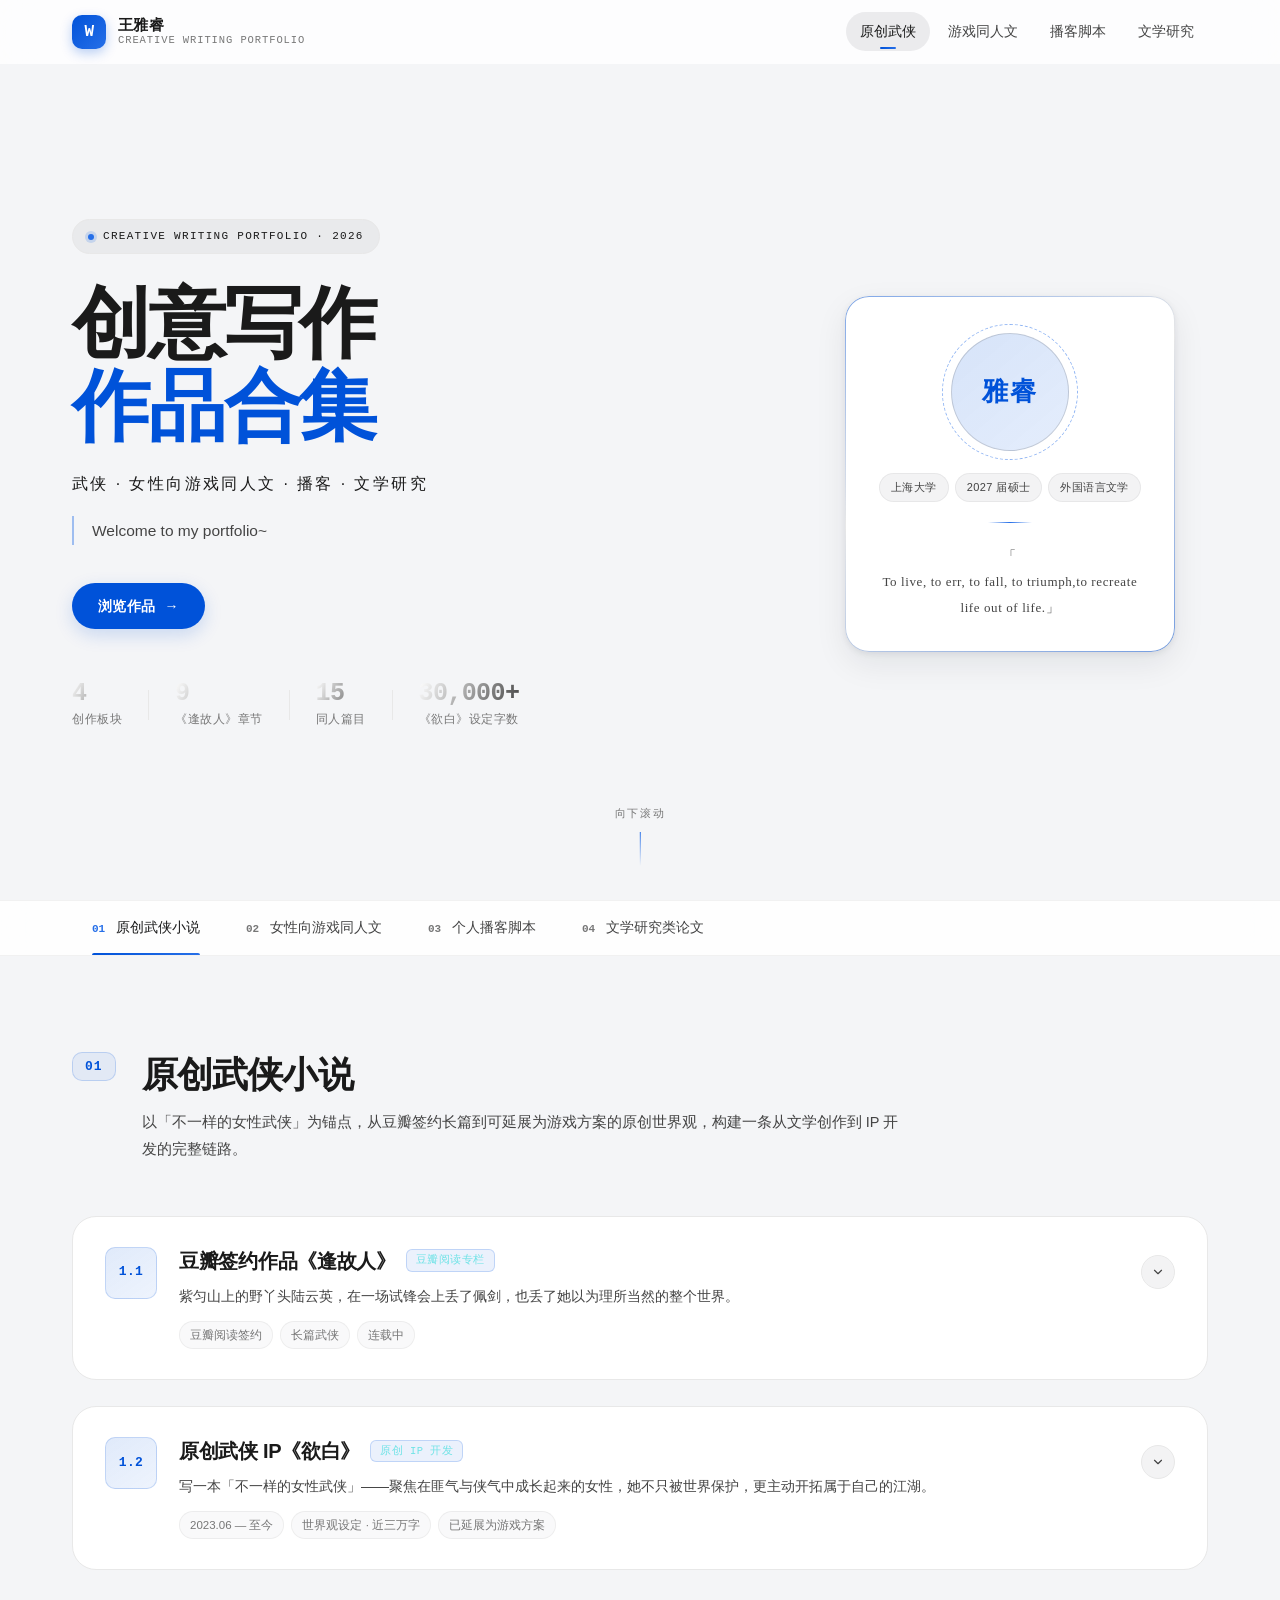
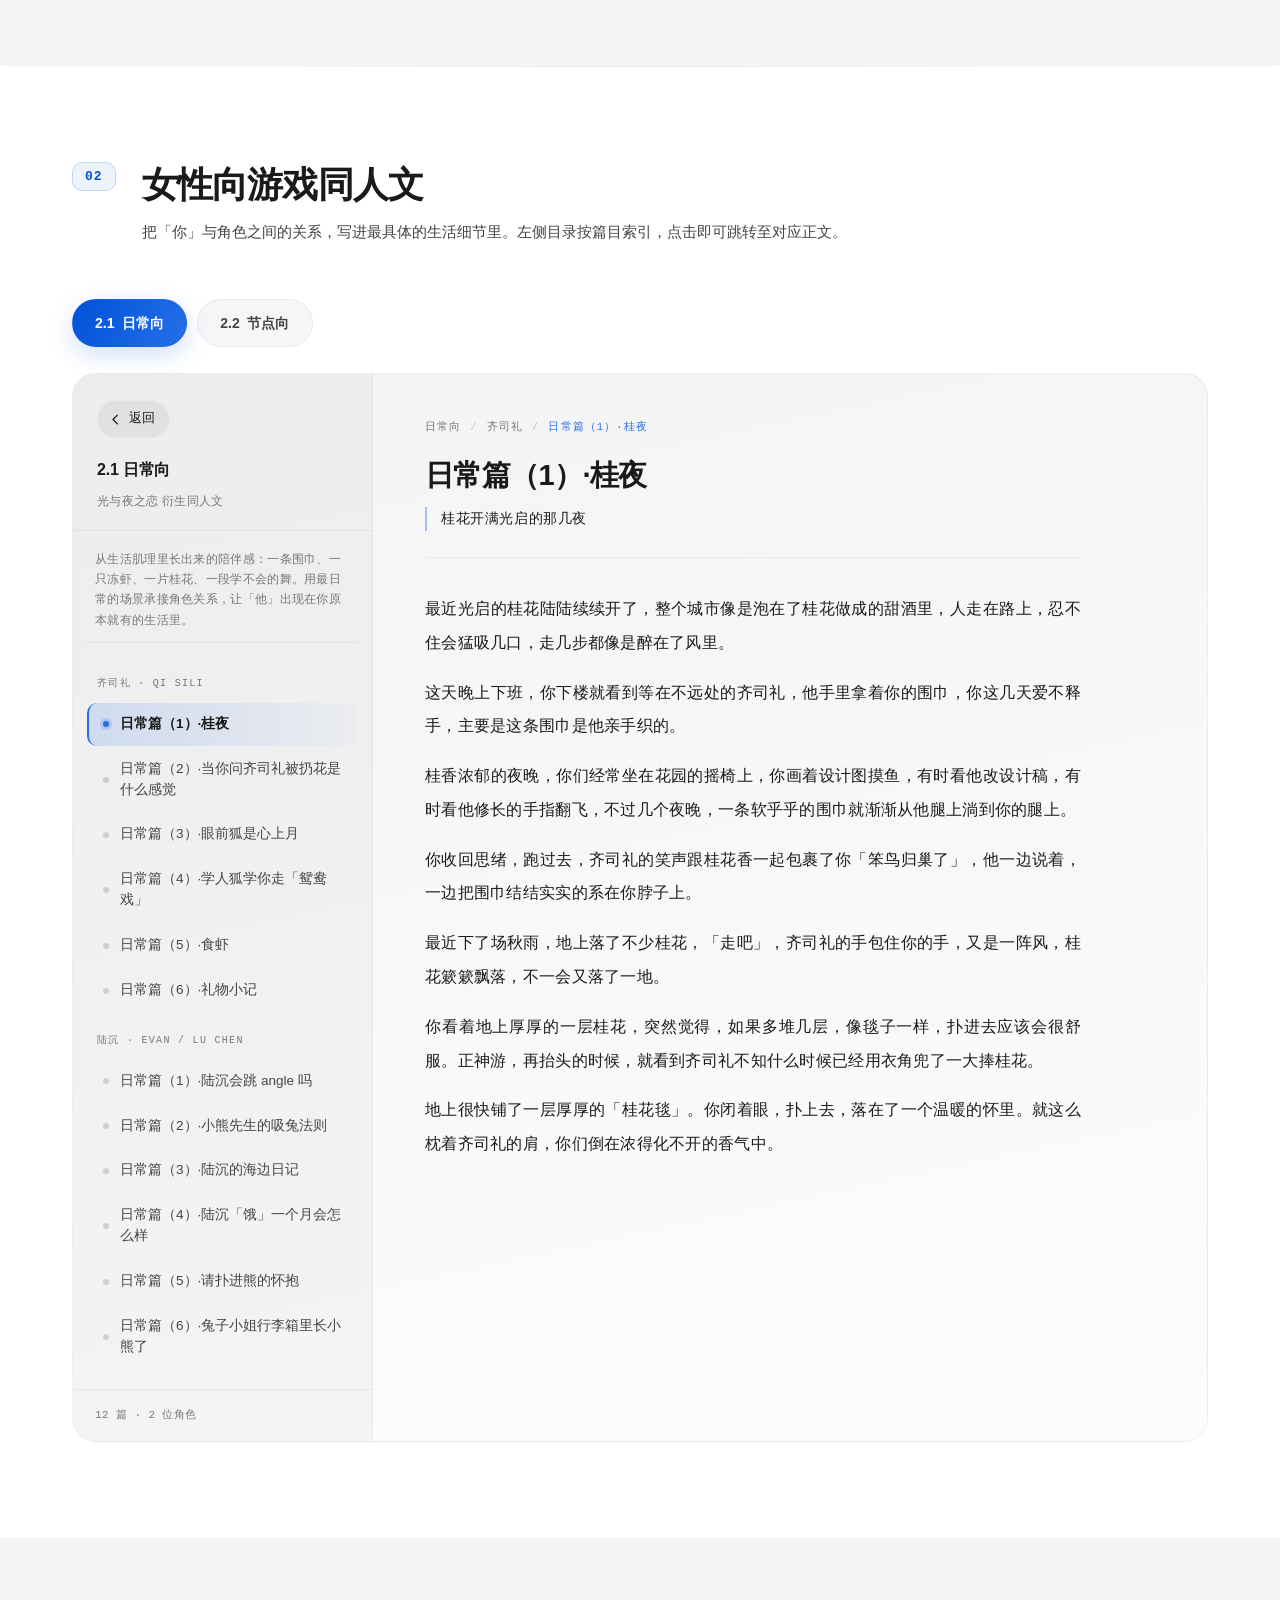
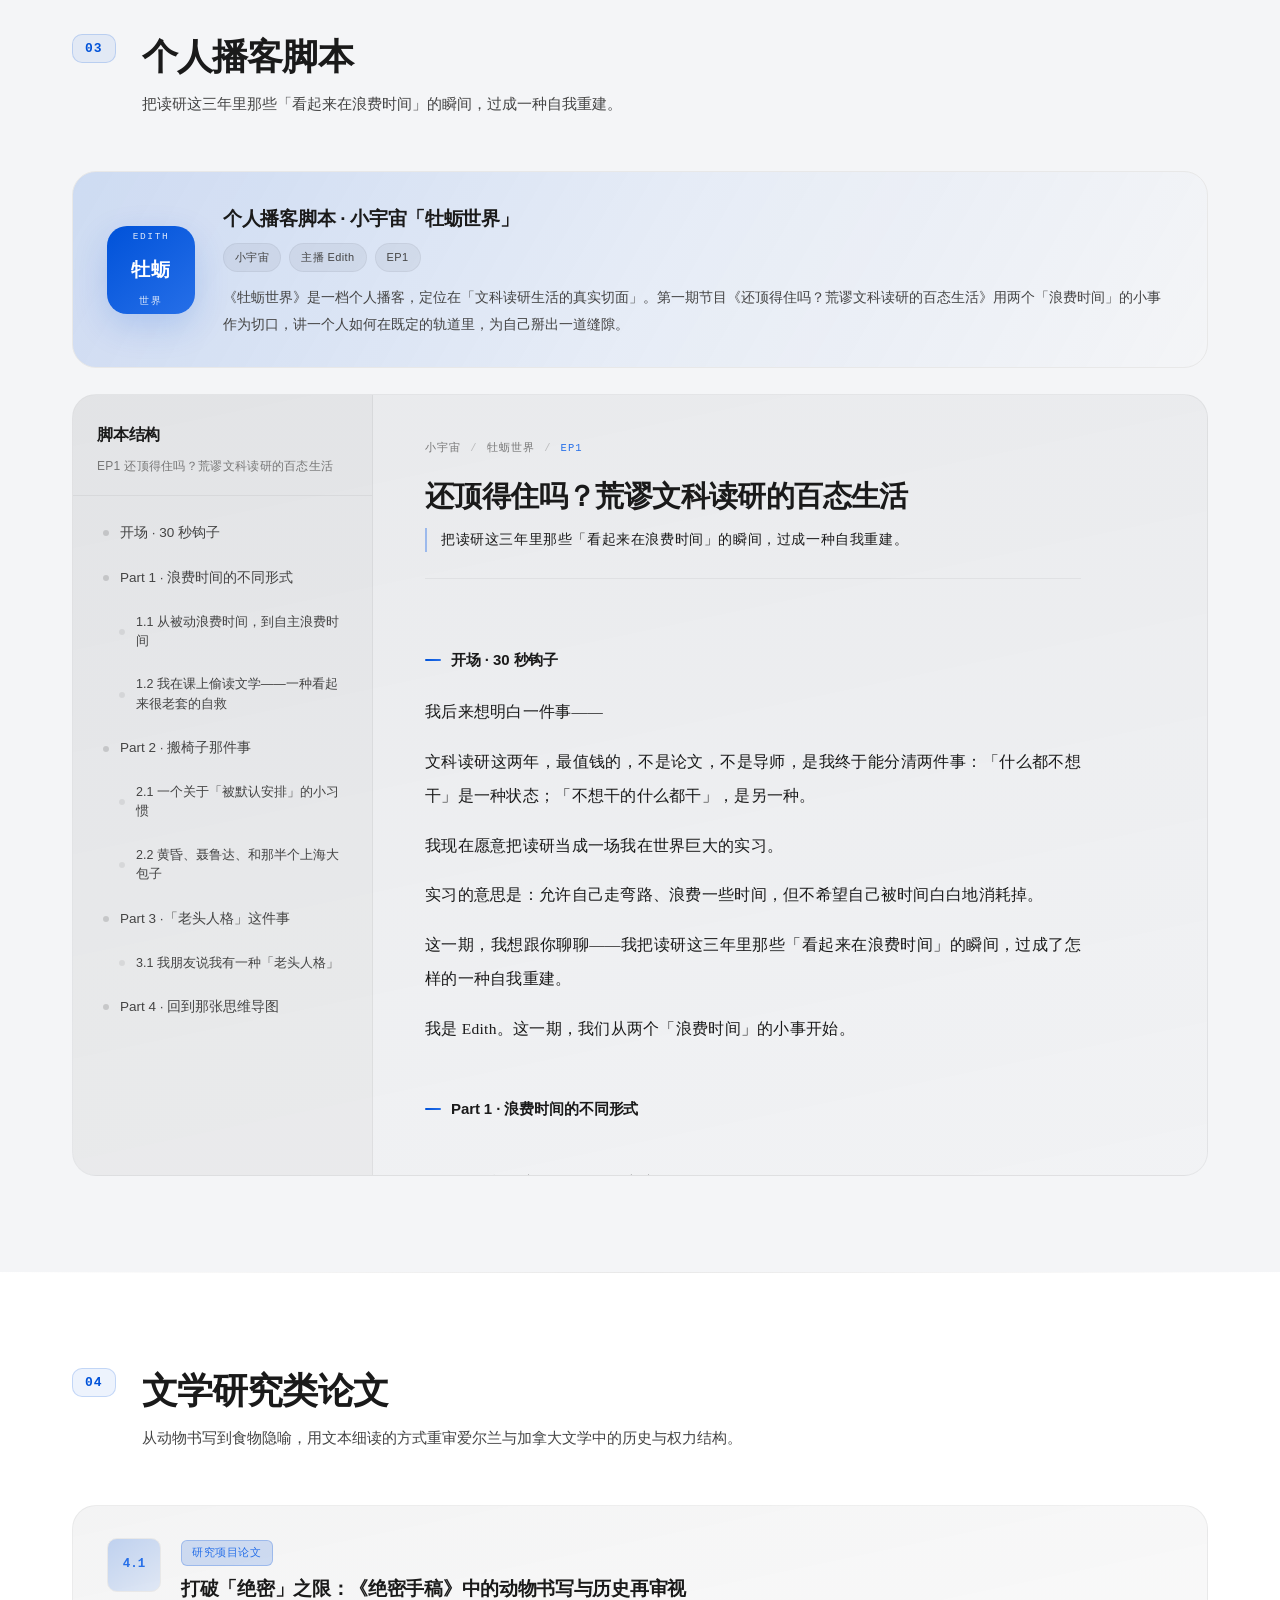
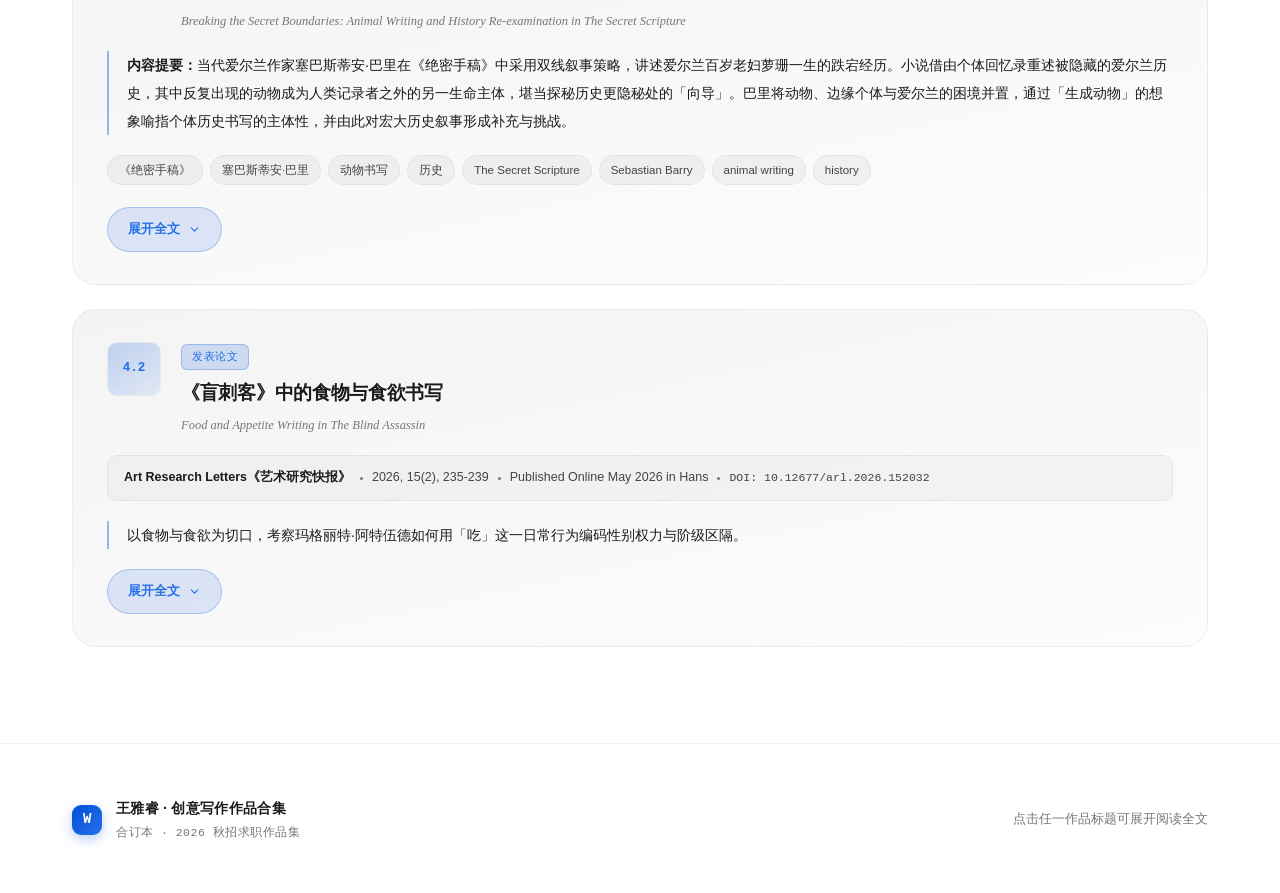
==== commit d0693d5d: "Update index.html" ====
--- a/index.html
+++ b/index.html
@@ -51,7 +51,7 @@
         武侠 · 女性向游戏同人文 · 播客 · 文学研究
       </p>
       <p class="hero-desc reveal" data-delay="3">
-        我写从肉身里长出来的人物。他们带着淤青和旧伤，一边修自己，一边修这江湖。
+        Welcome to my portfolio~
       </p>
       <div class="hero-actions reveal" data-delay="4">
         <a class="btn btn-primary" href="#sec-wuxia">
@@ -95,7 +95,7 @@
         </div>
         <div class="portrait-line"></div>
         <p class="portrait-quote">
-          「不如做个独行侠，仗剑倚花，<br>行所欲行，守清明，乐此生。」
+          「<br>To live, to err, to fall, to triumph,to recreate life out of life.」
         </p>
       </div>
     </div>
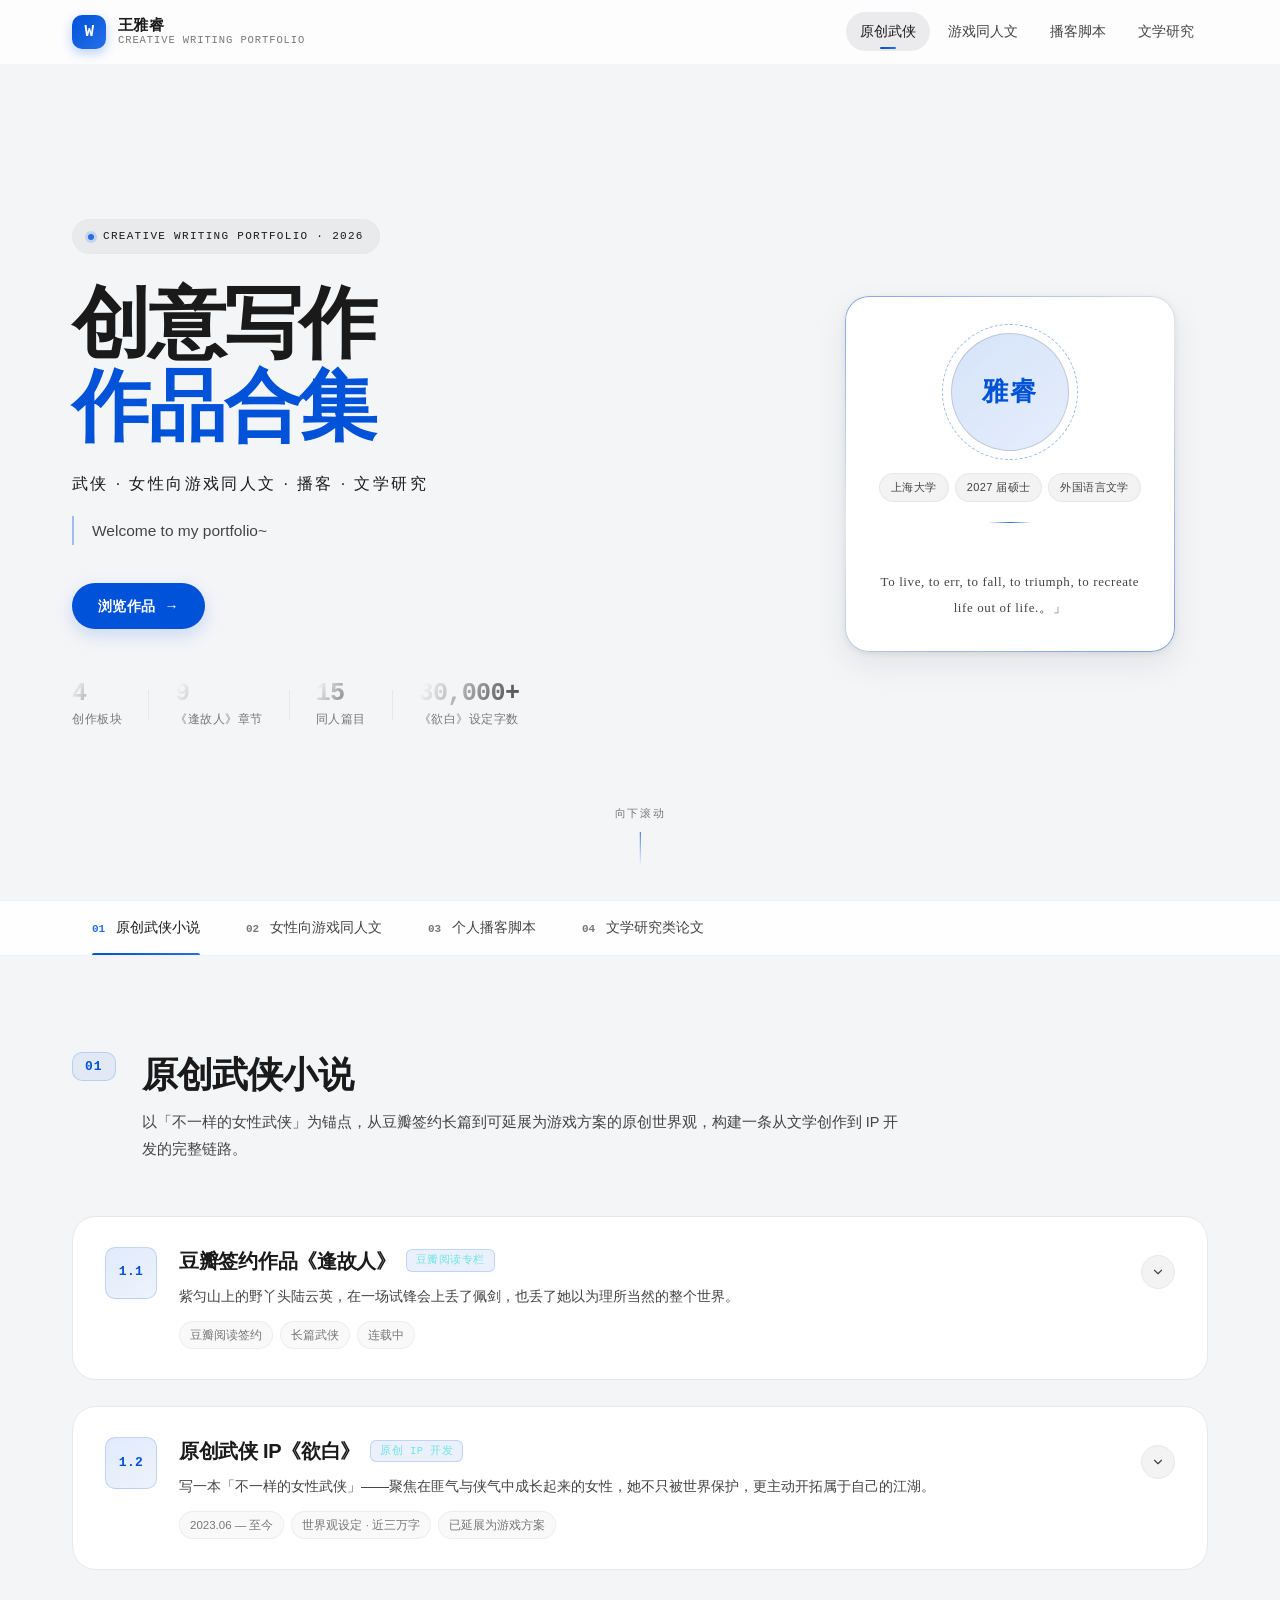
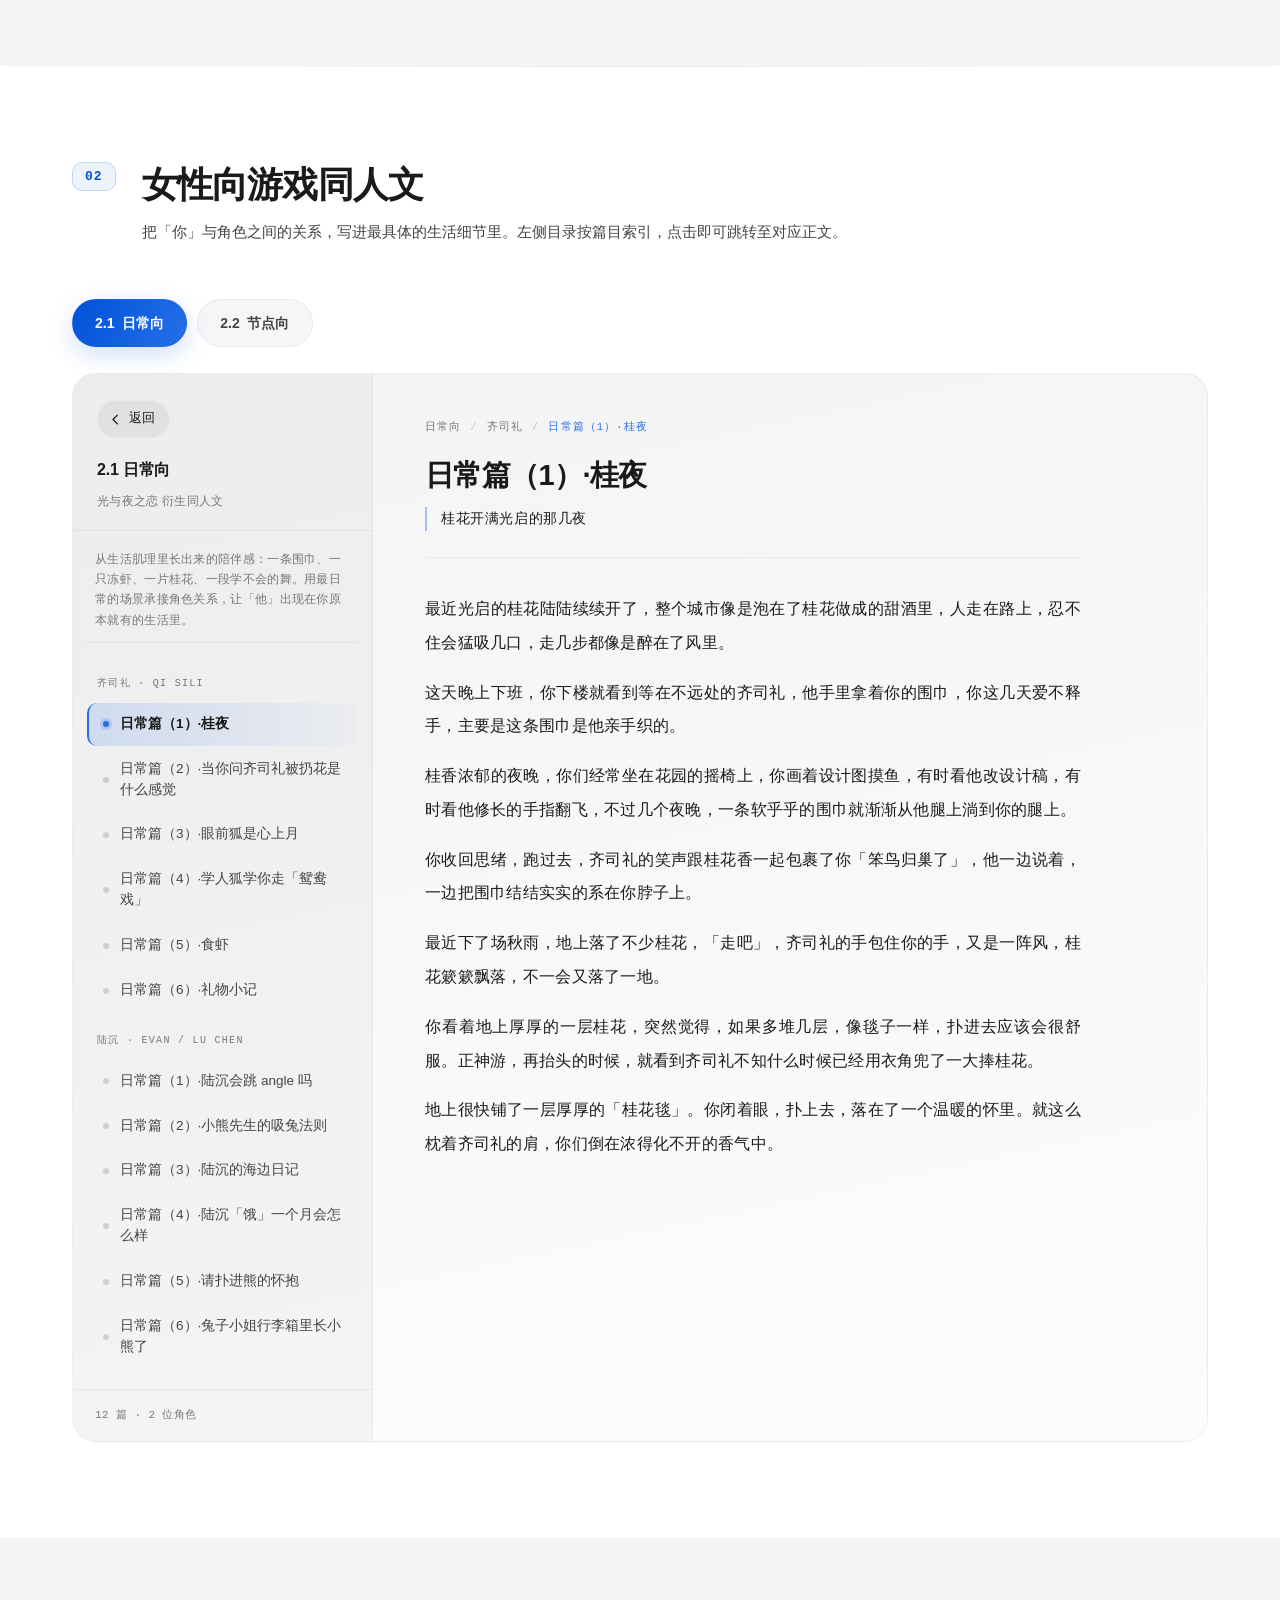
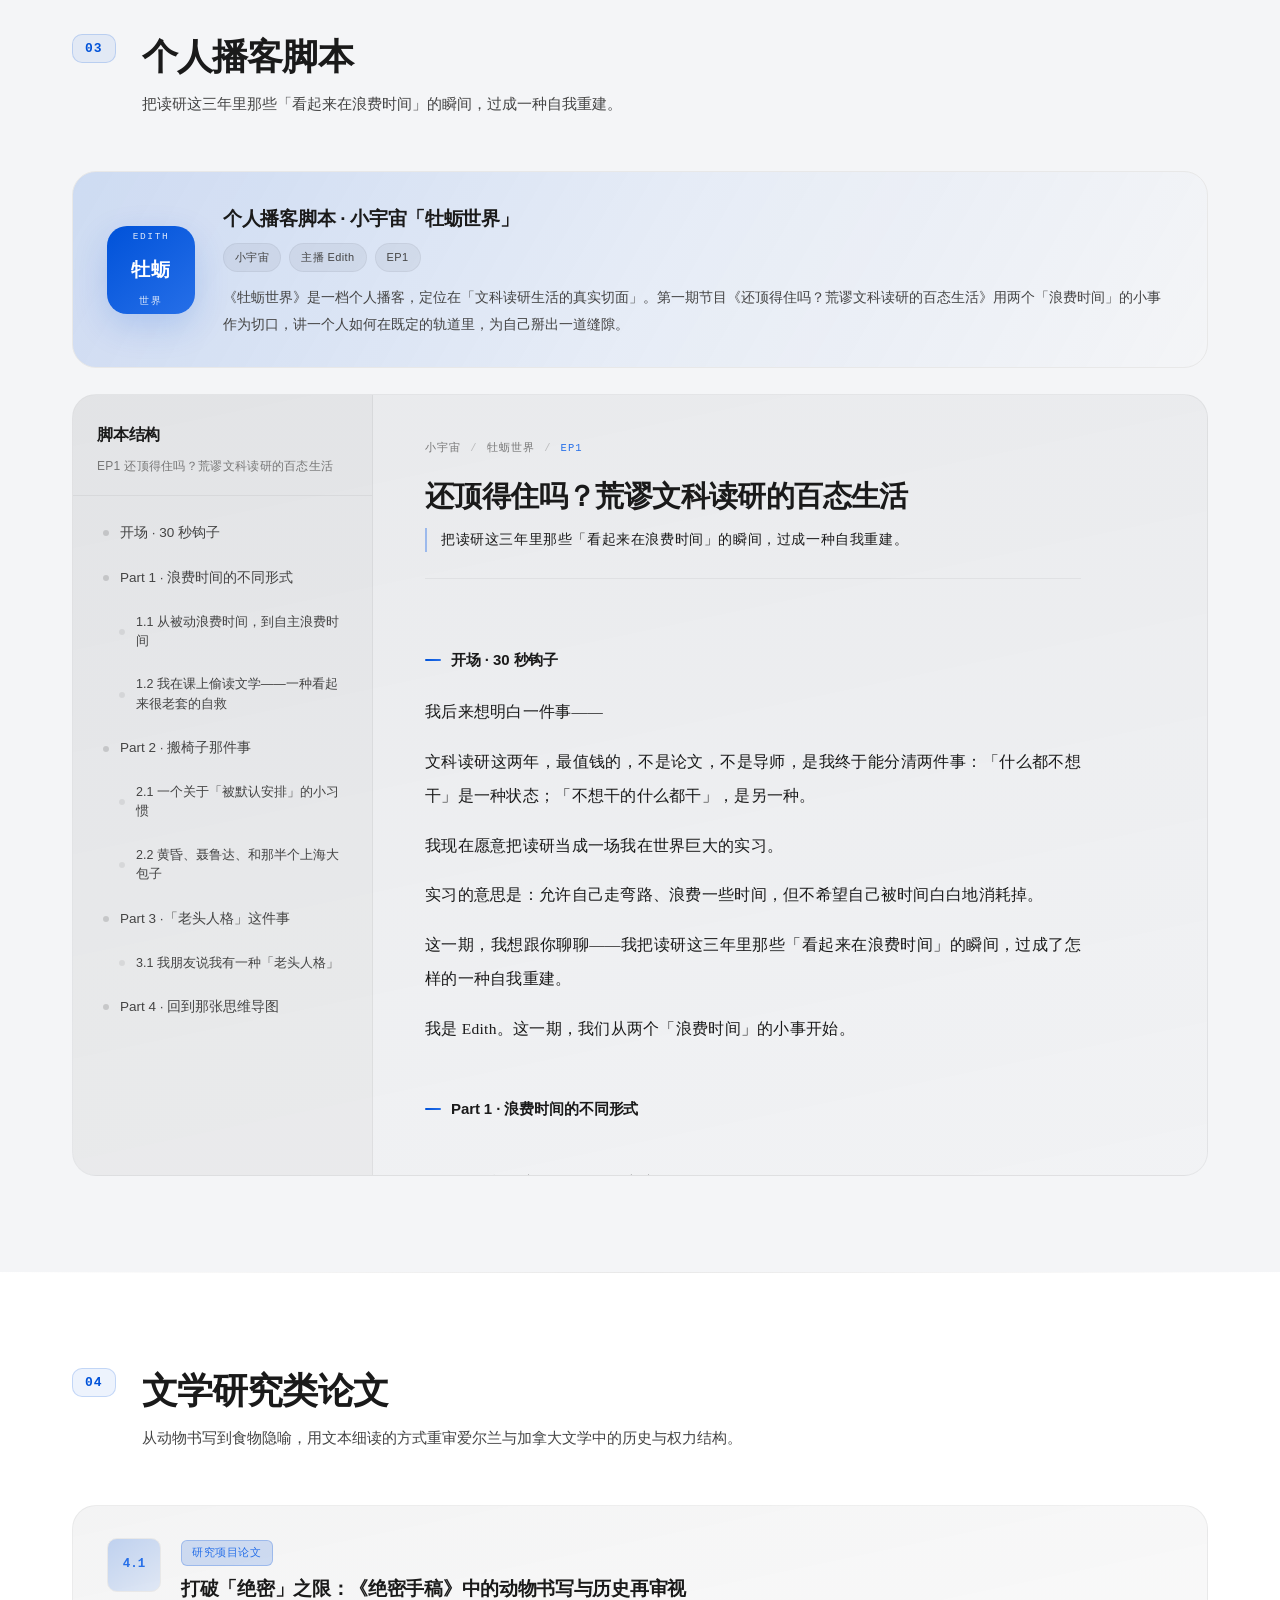
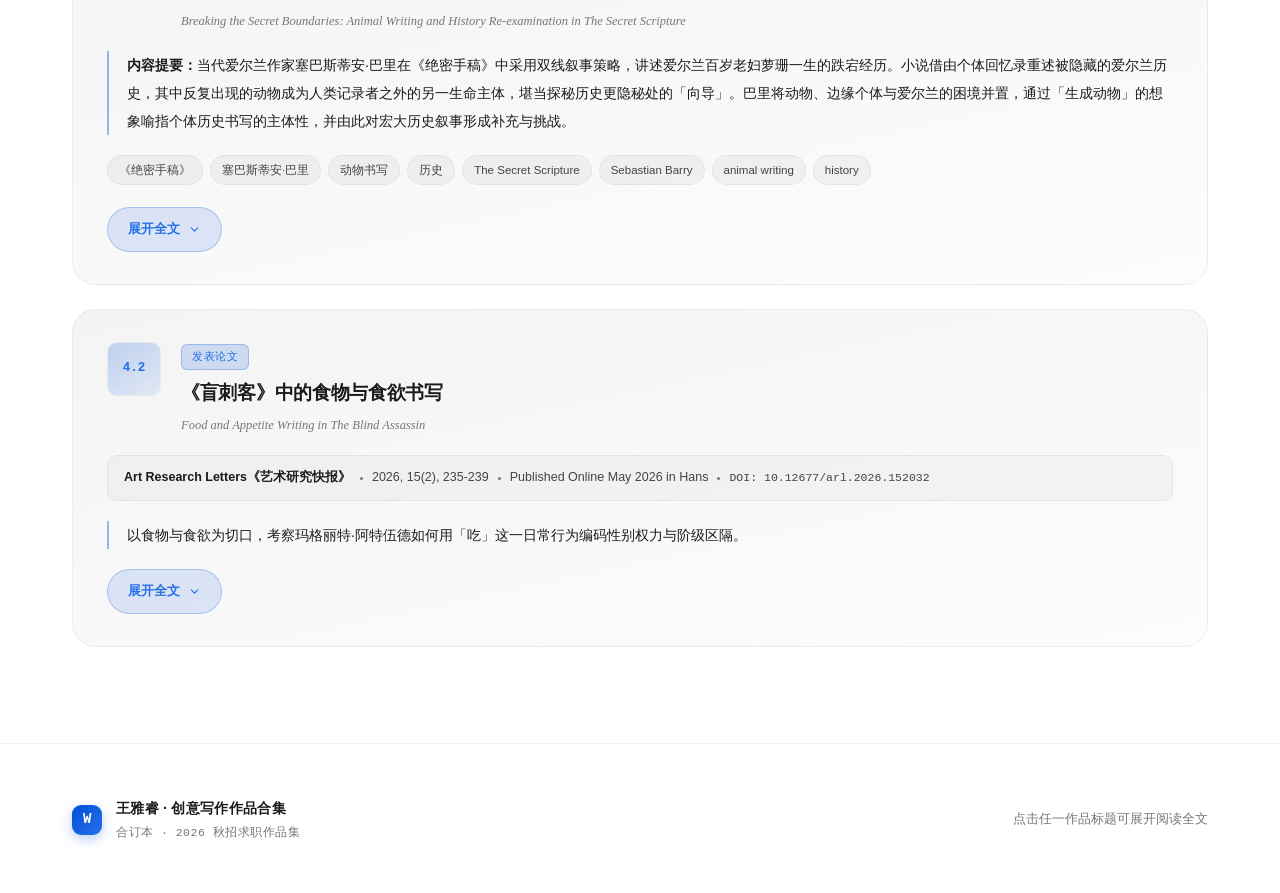
==== commit 8628746a: "Add files via upload" ====
--- a/index.html
+++ b/index.html
@@ -95,7 +95,7 @@
         </div>
         <div class="portrait-line"></div>
         <p class="portrait-quote">
-          「<br>To live, to err, to fall, to triumph,to recreate life out of life.」
+        <br>To live, to err, to fall, to triumph, to recreate life out of life.。」
         </p>
       </div>
     </div>
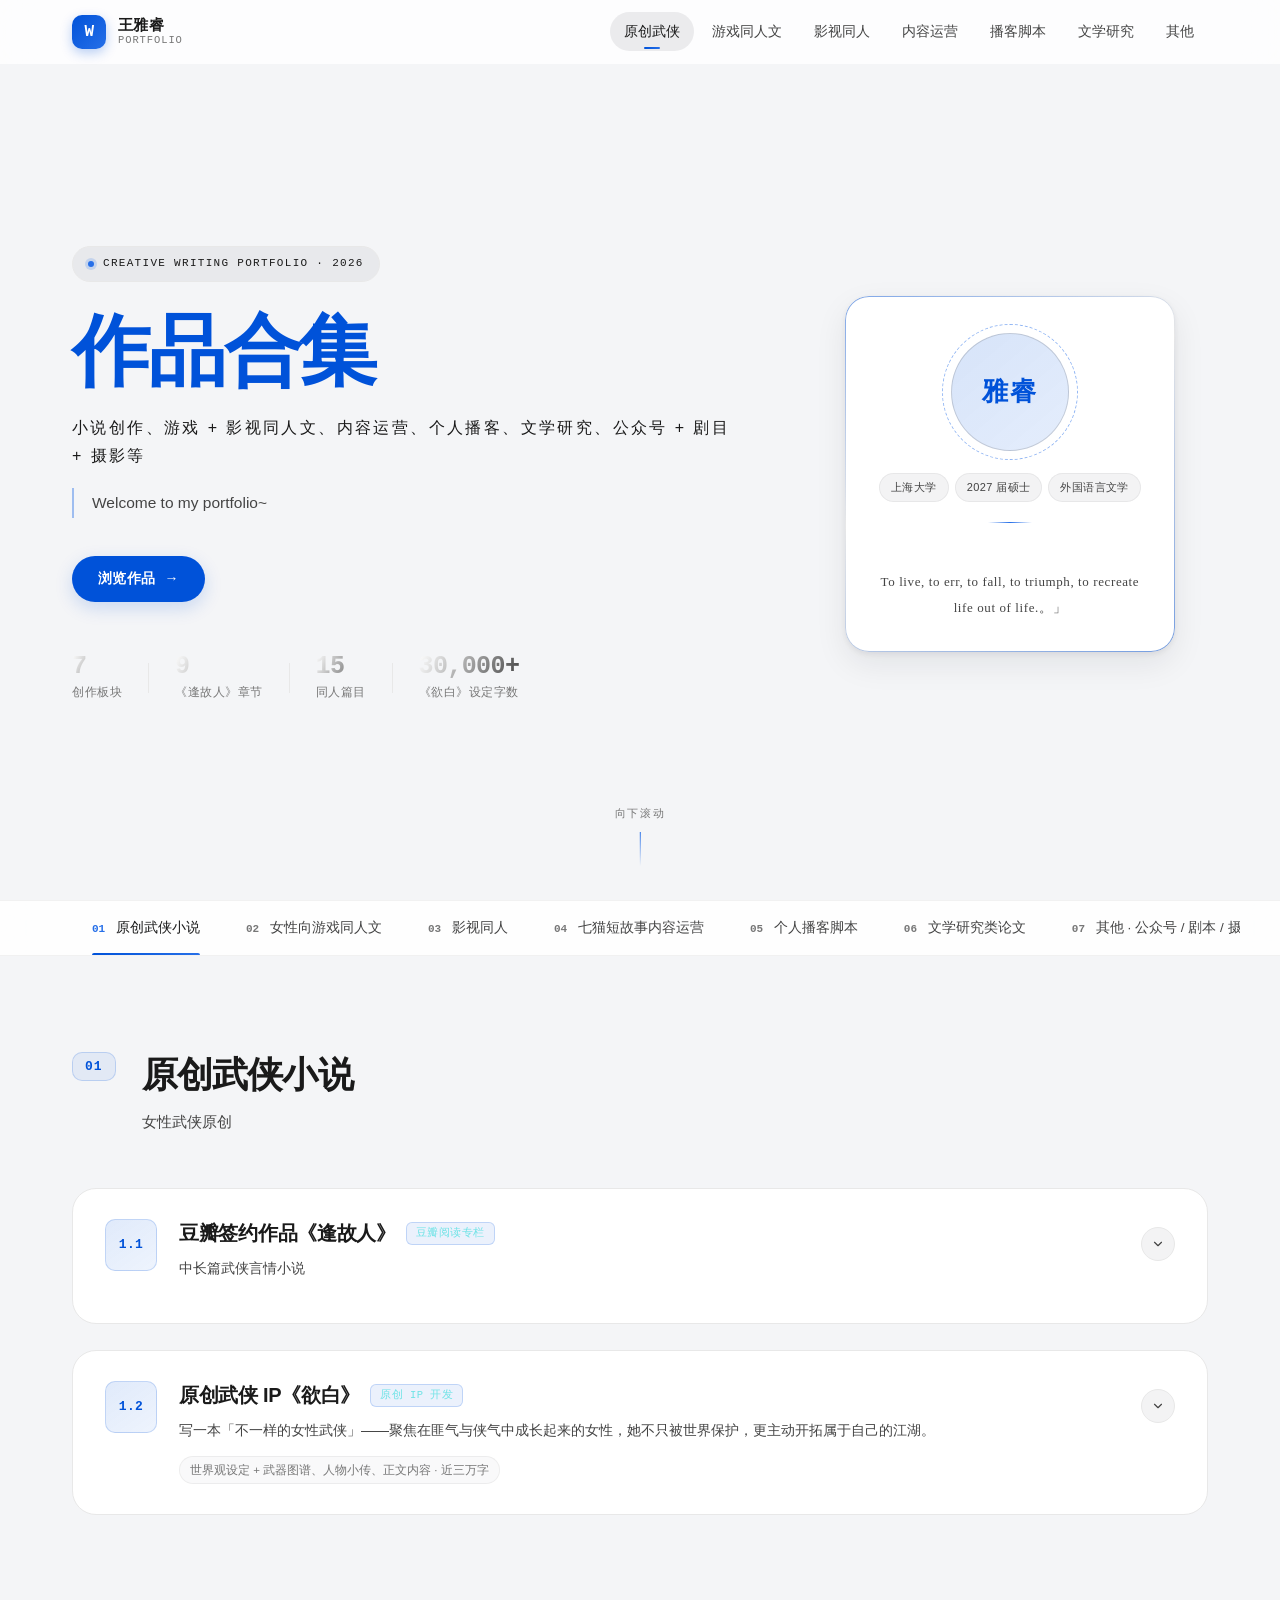
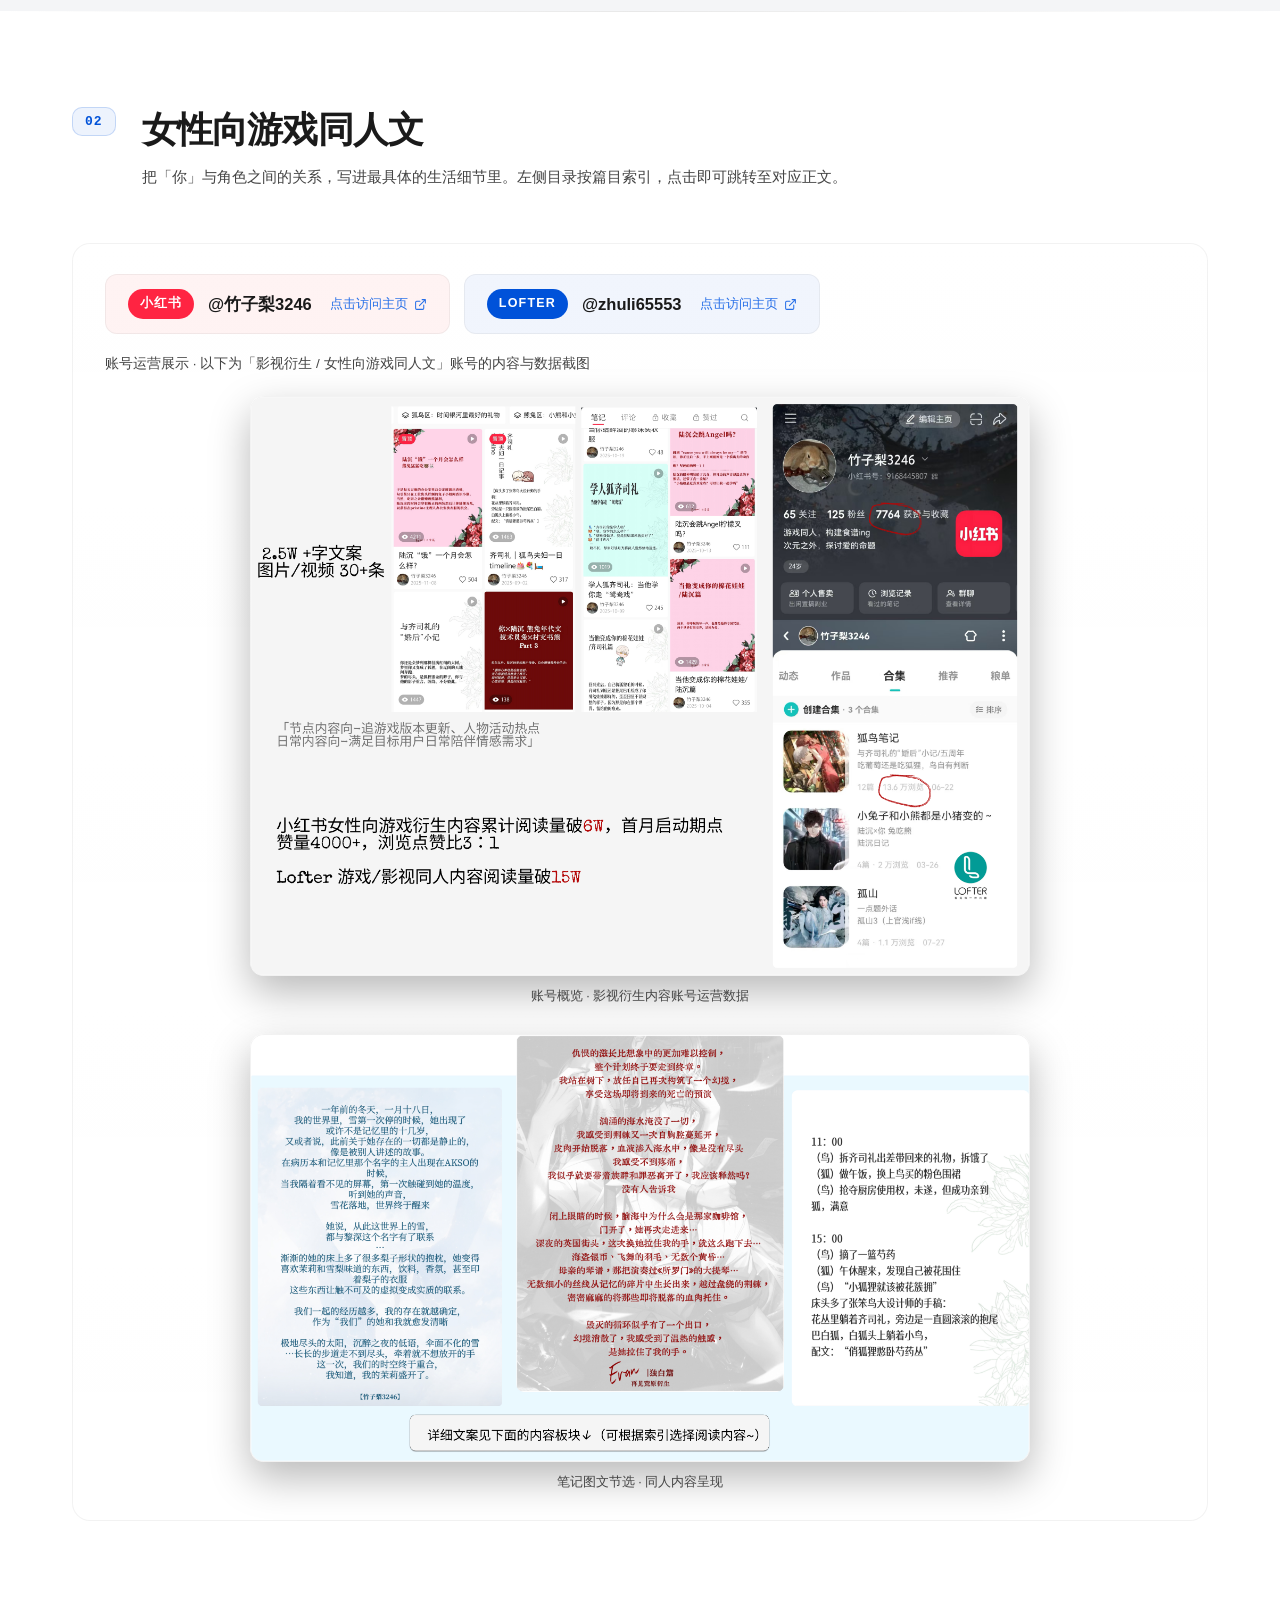
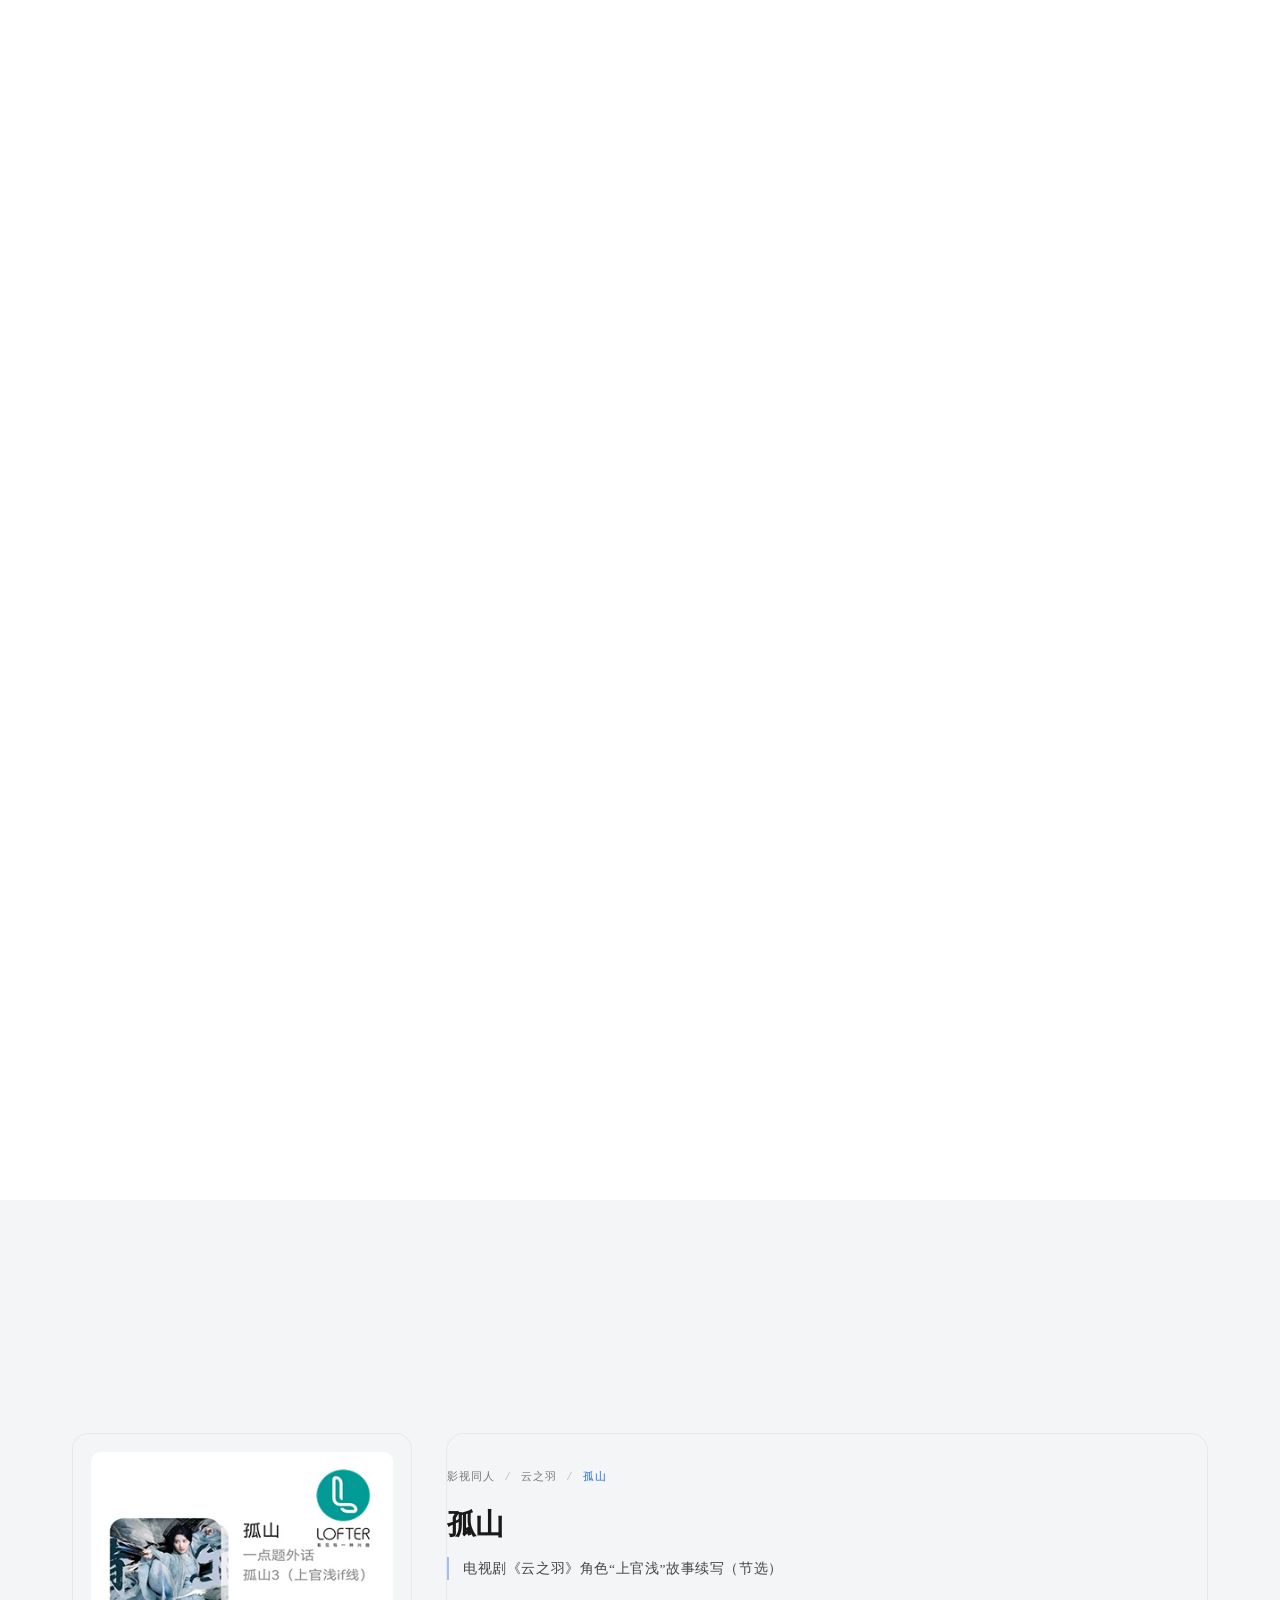
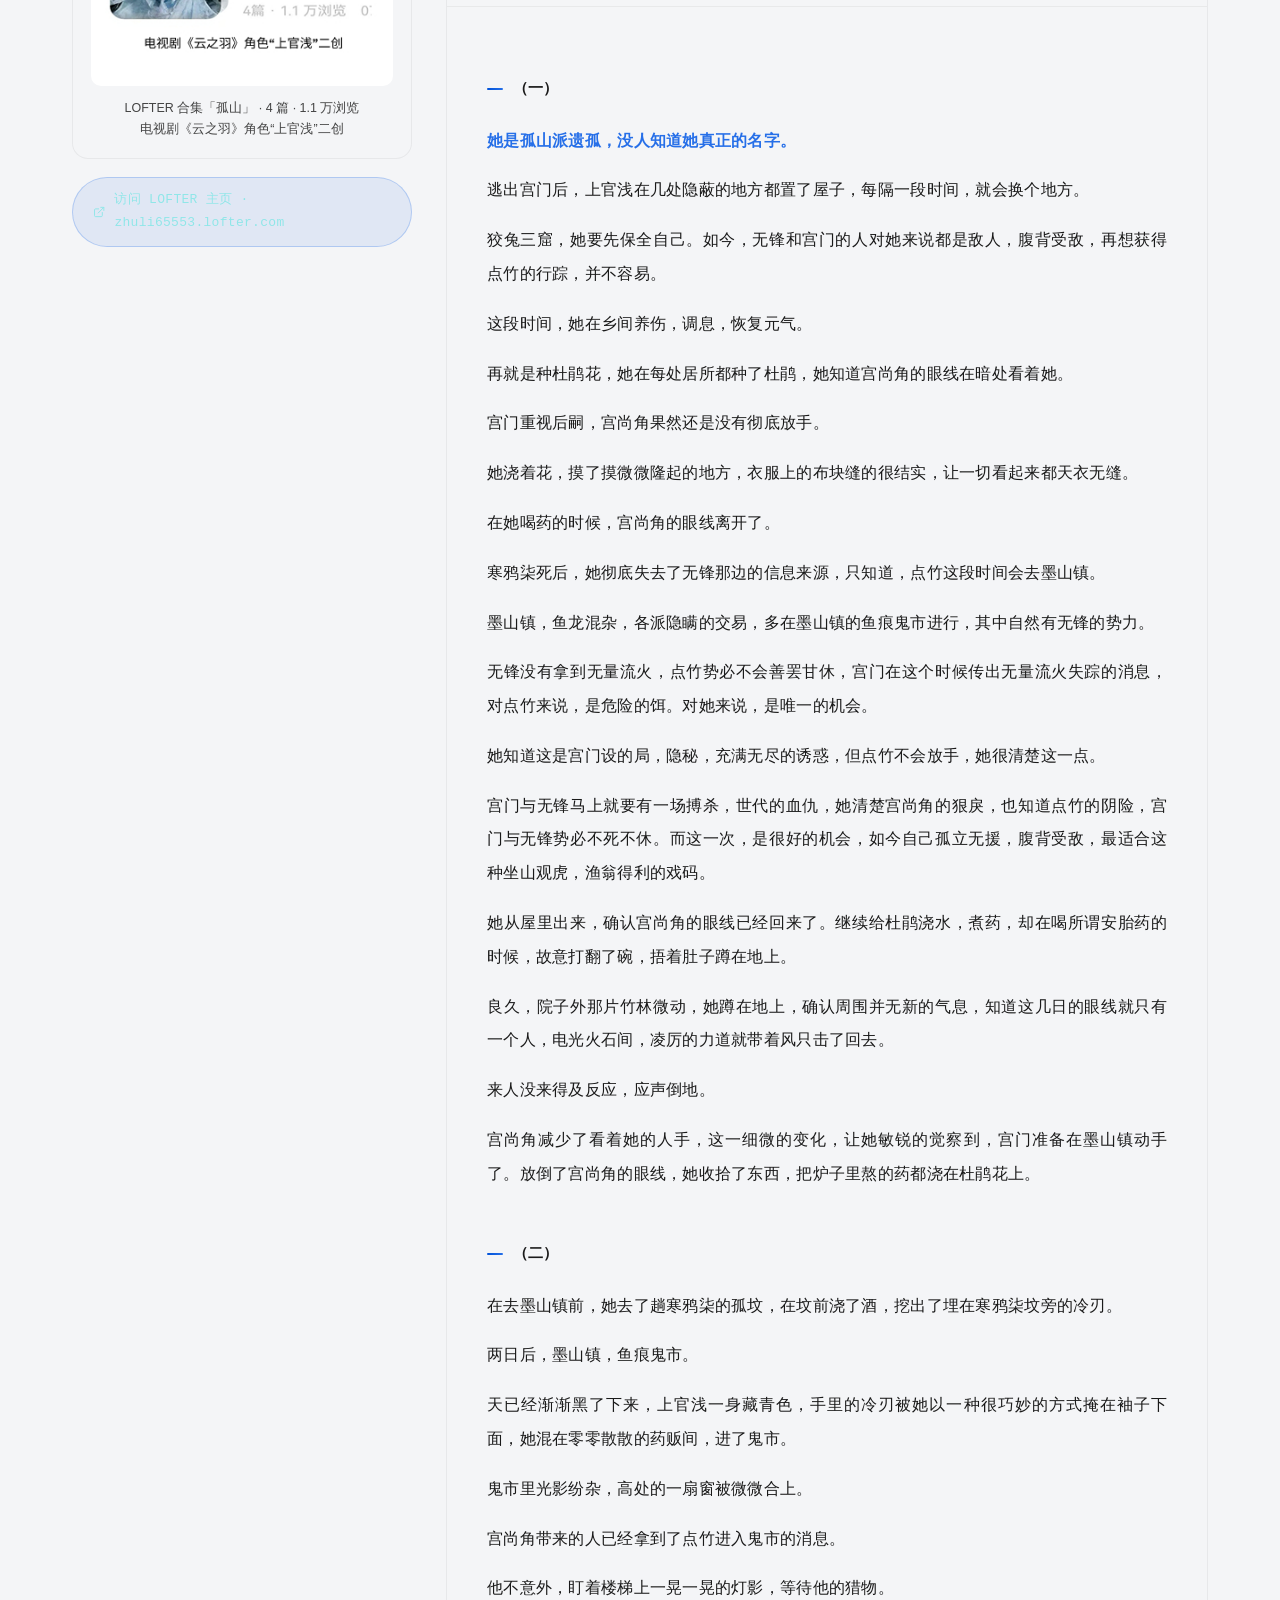
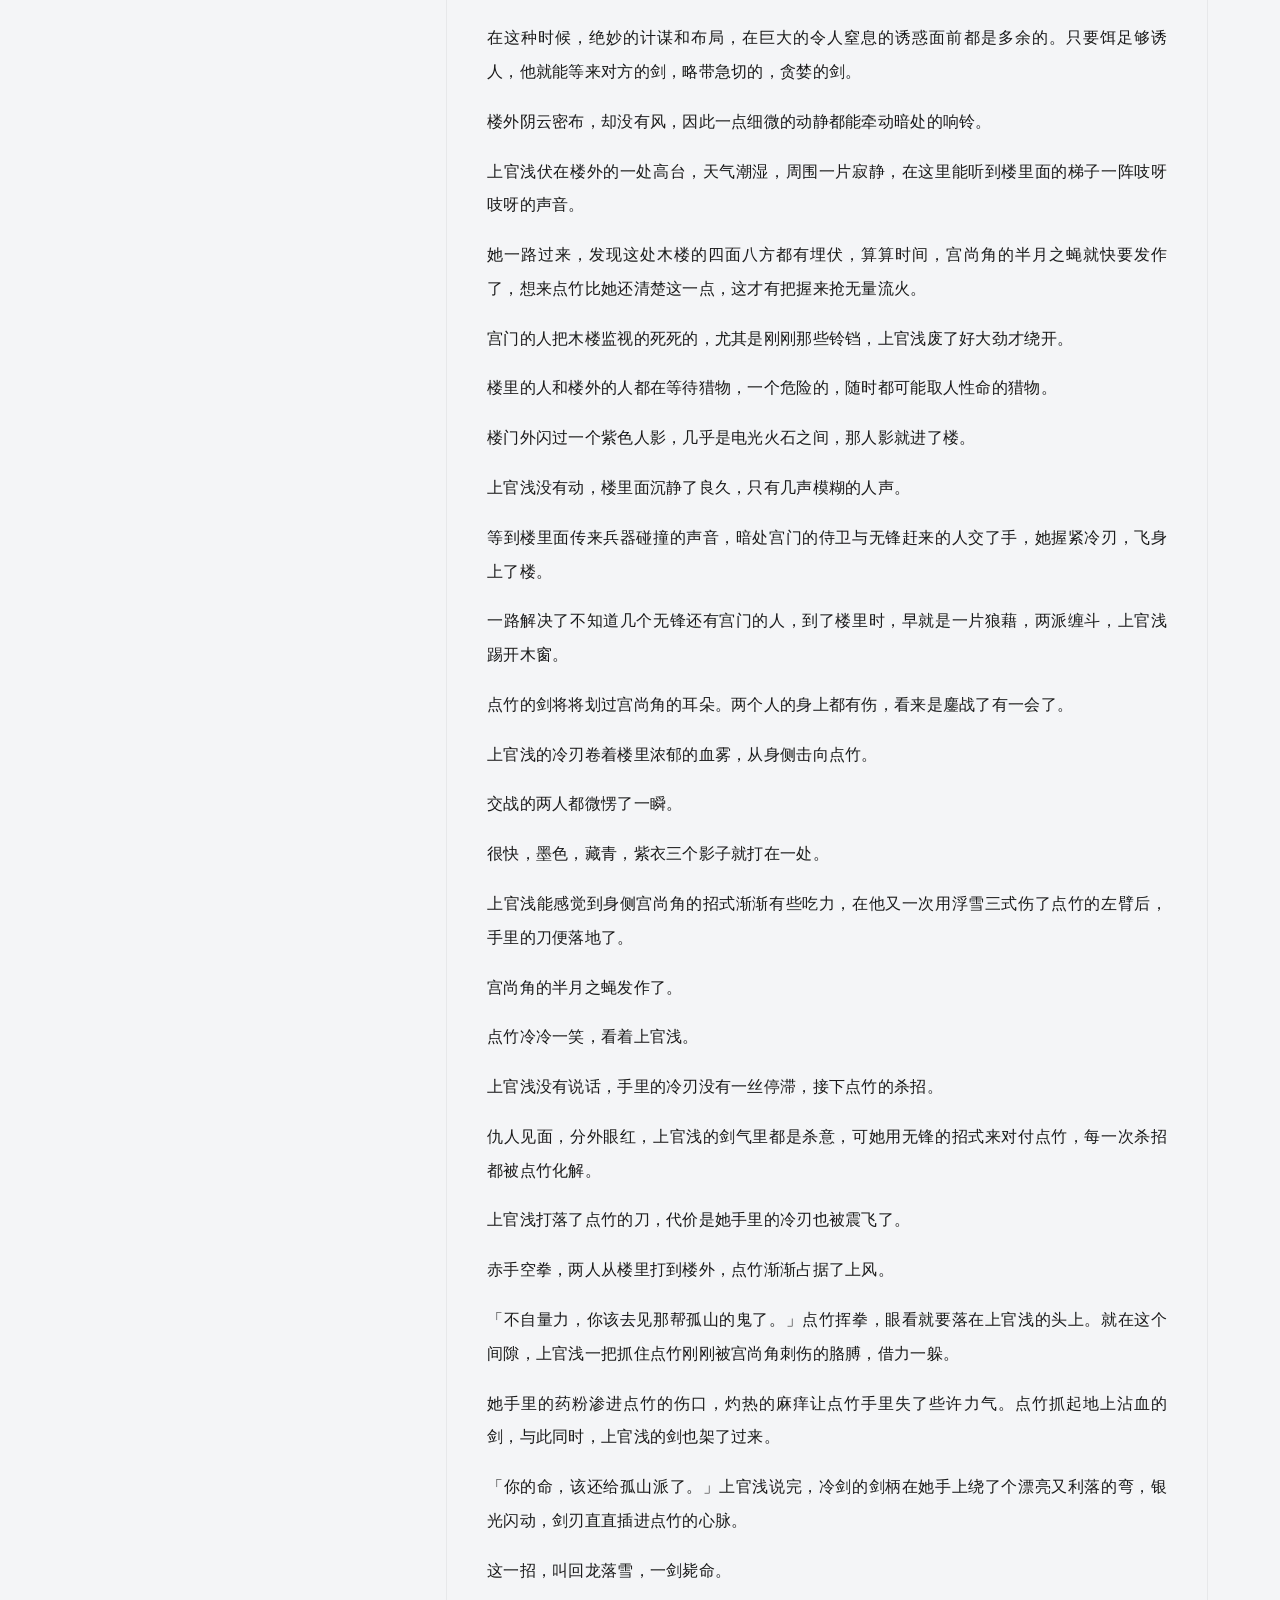
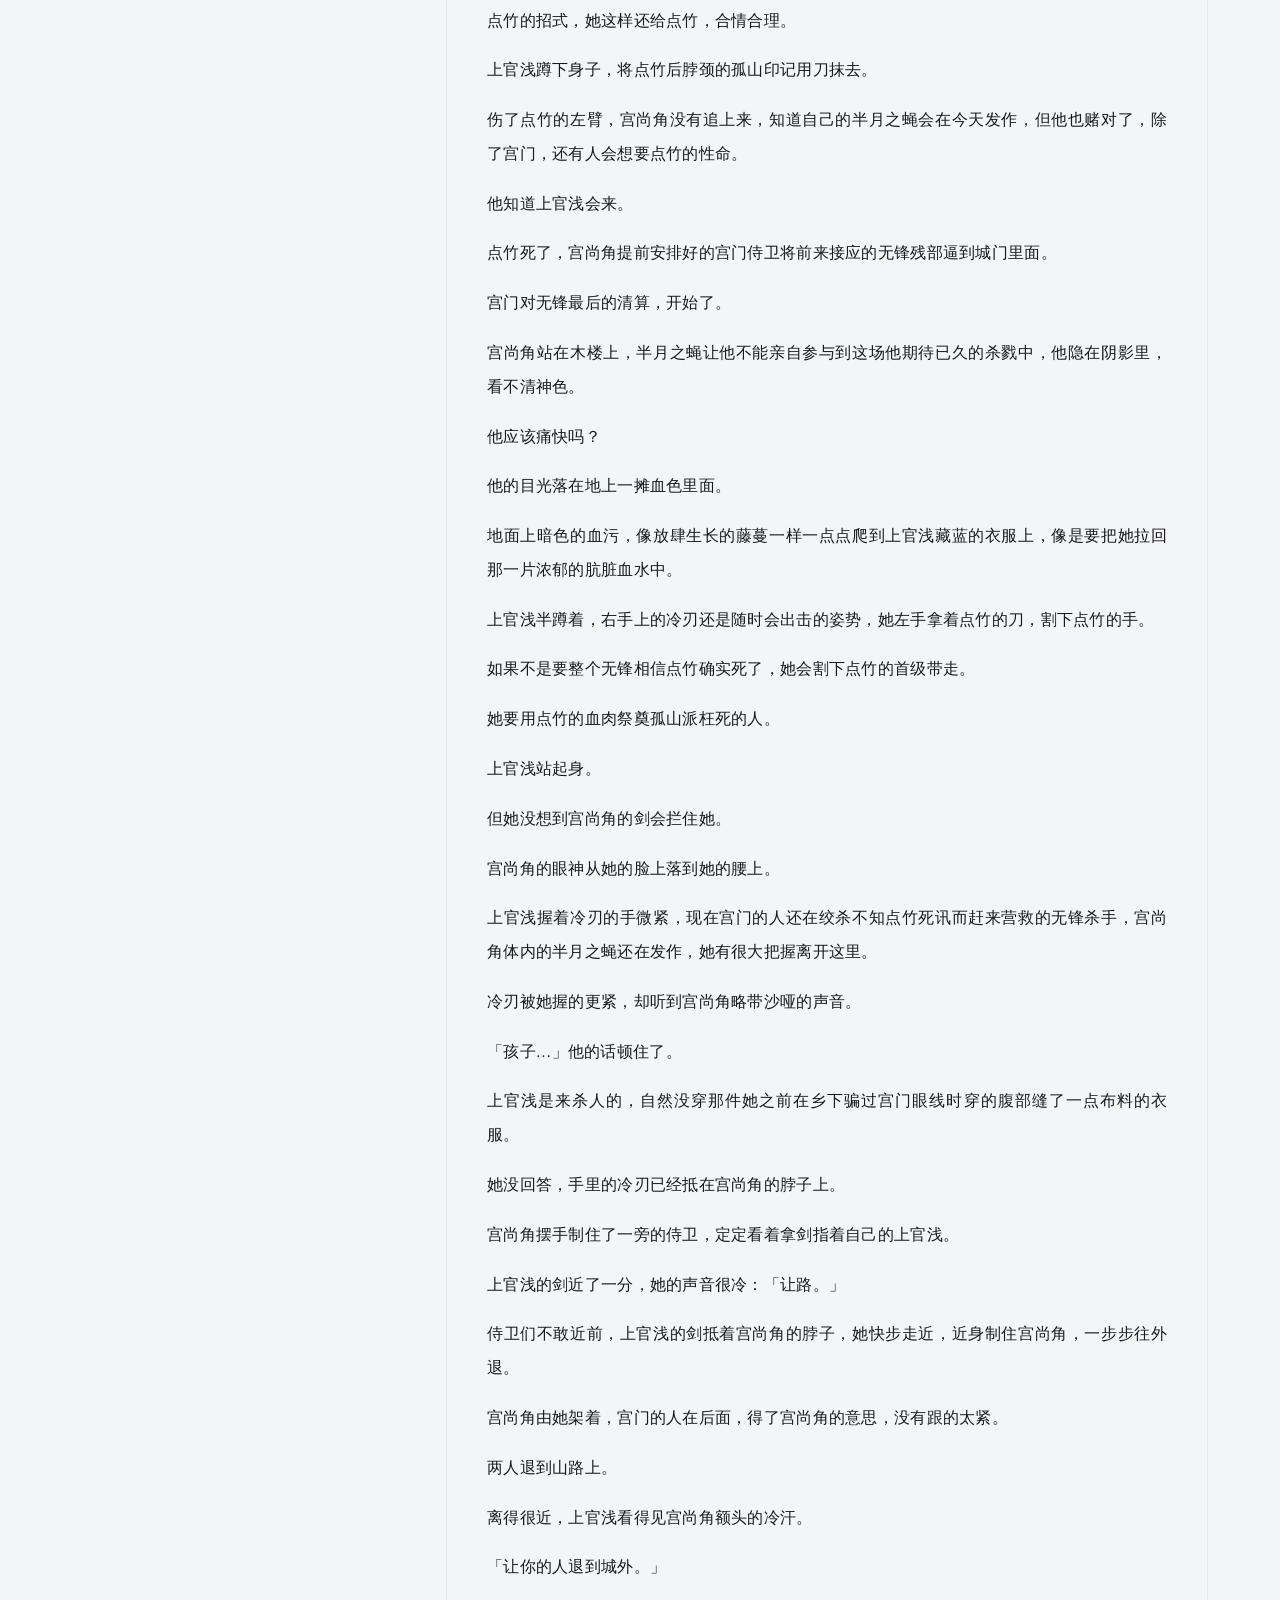
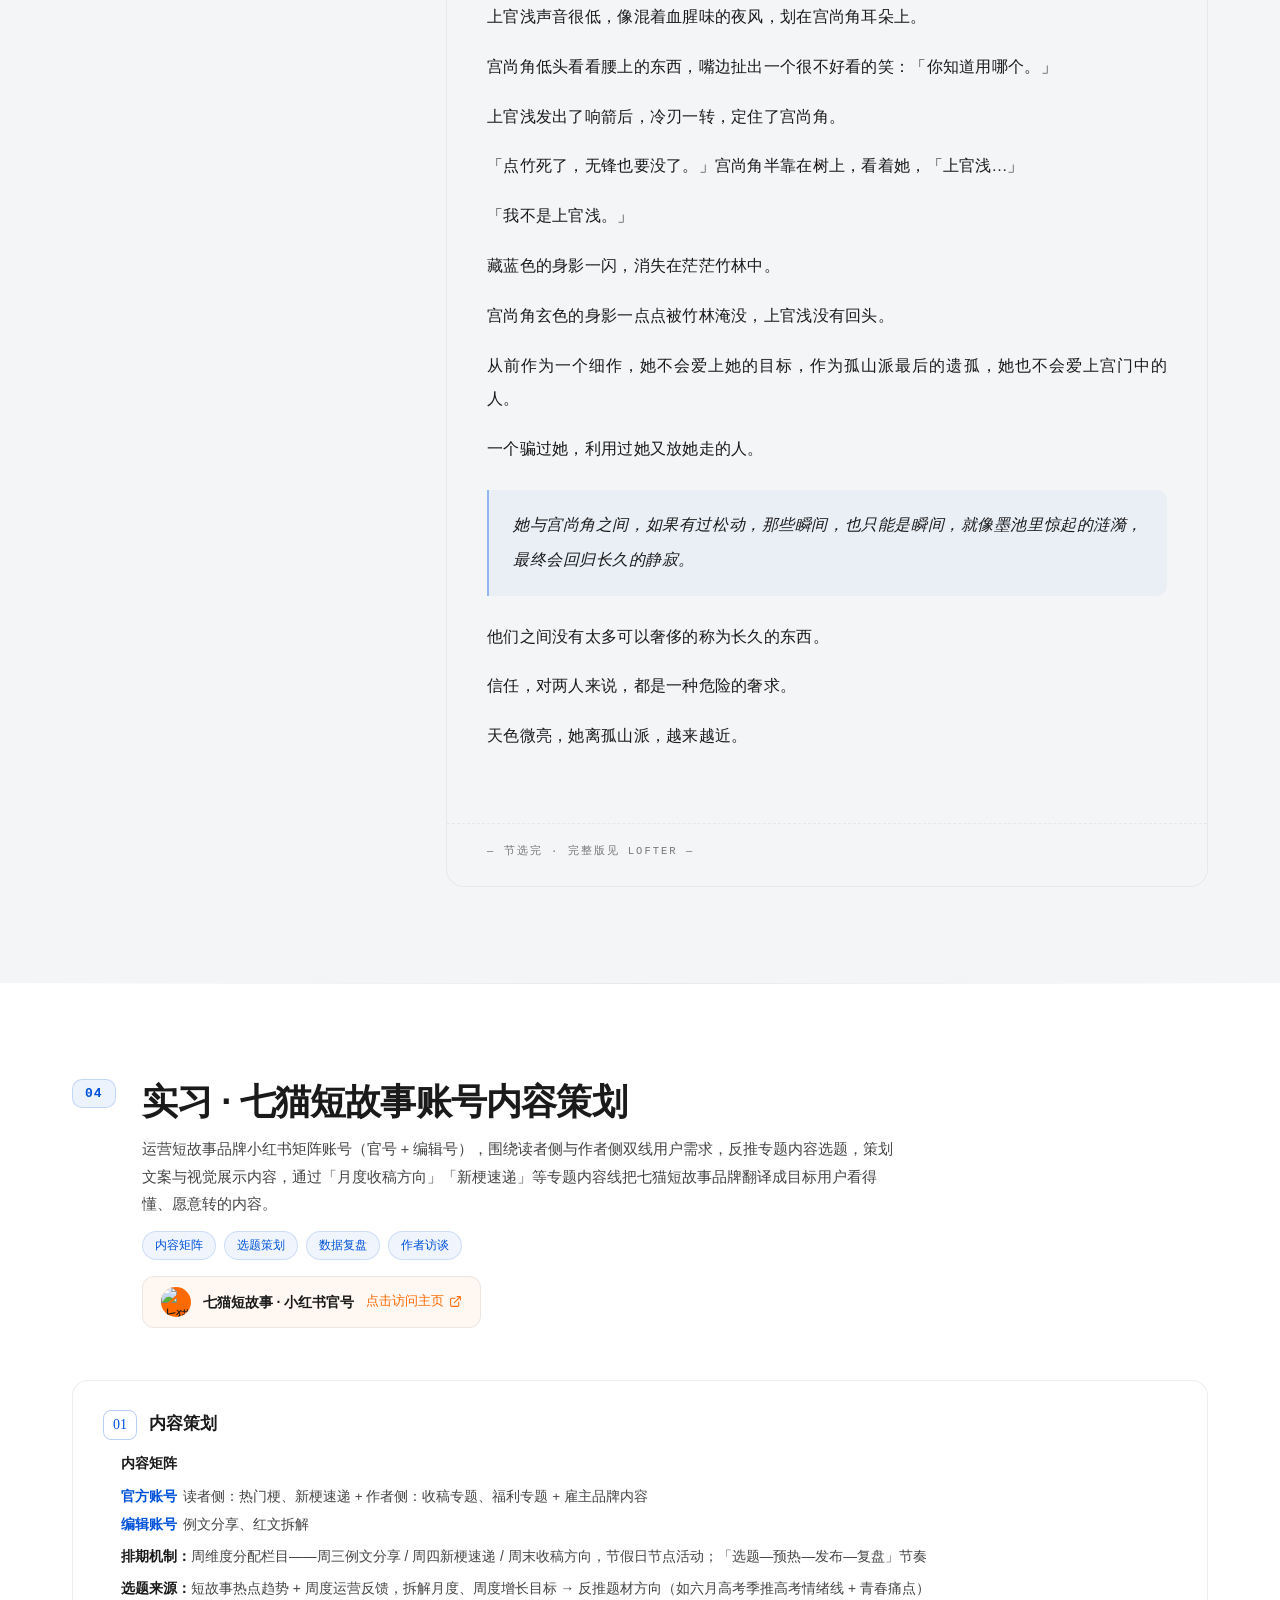
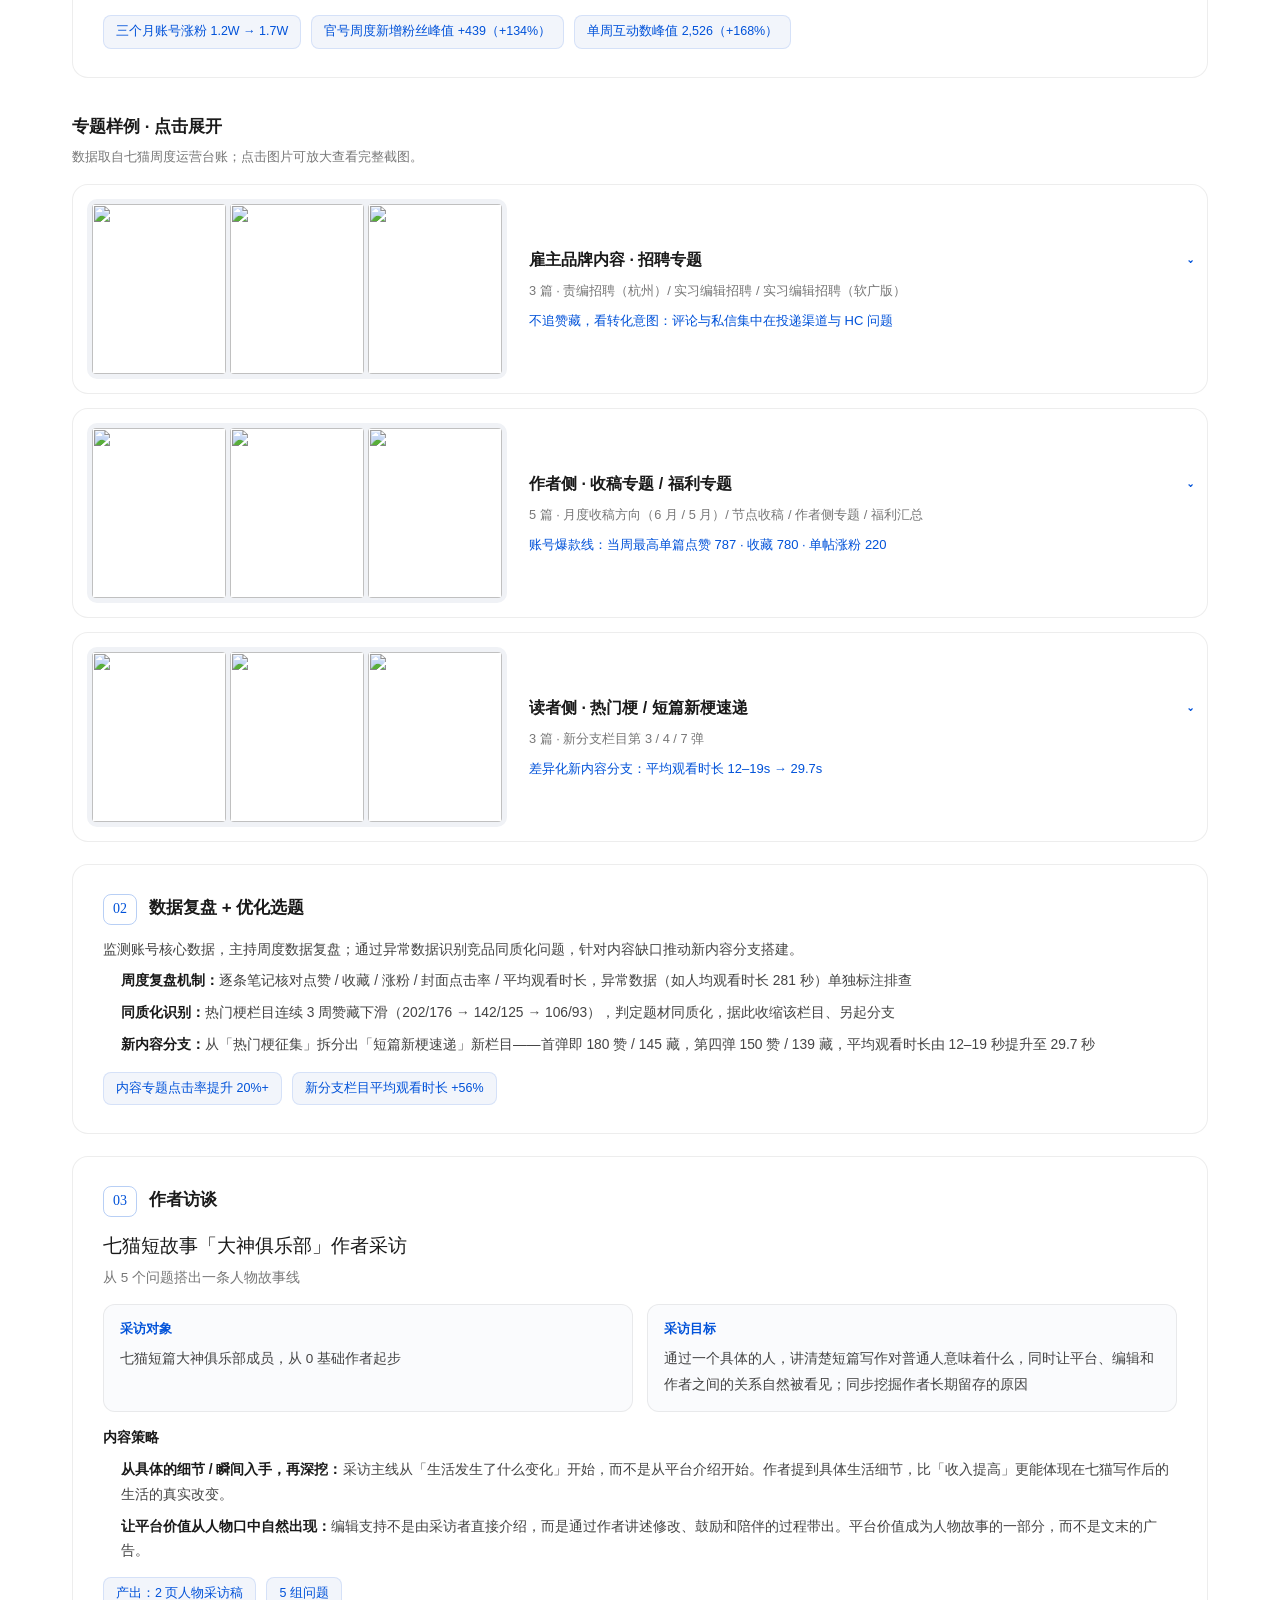
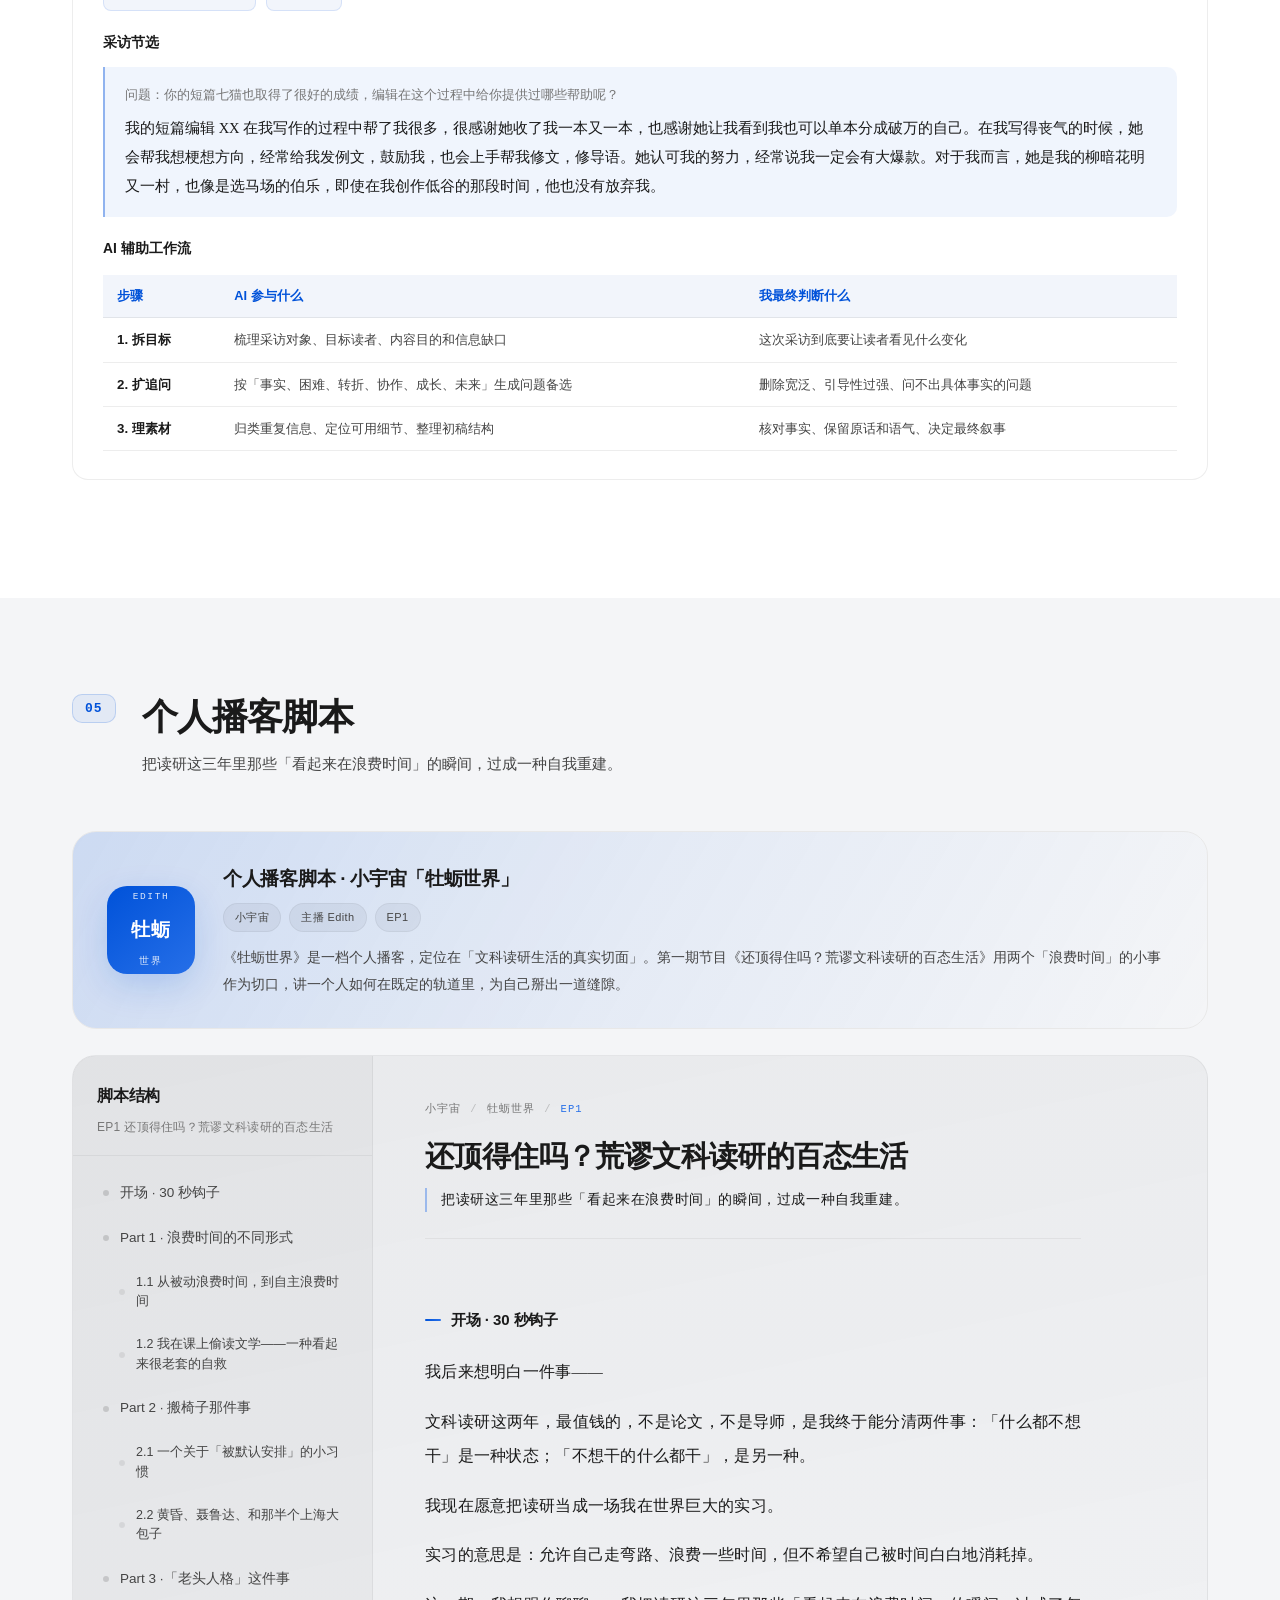
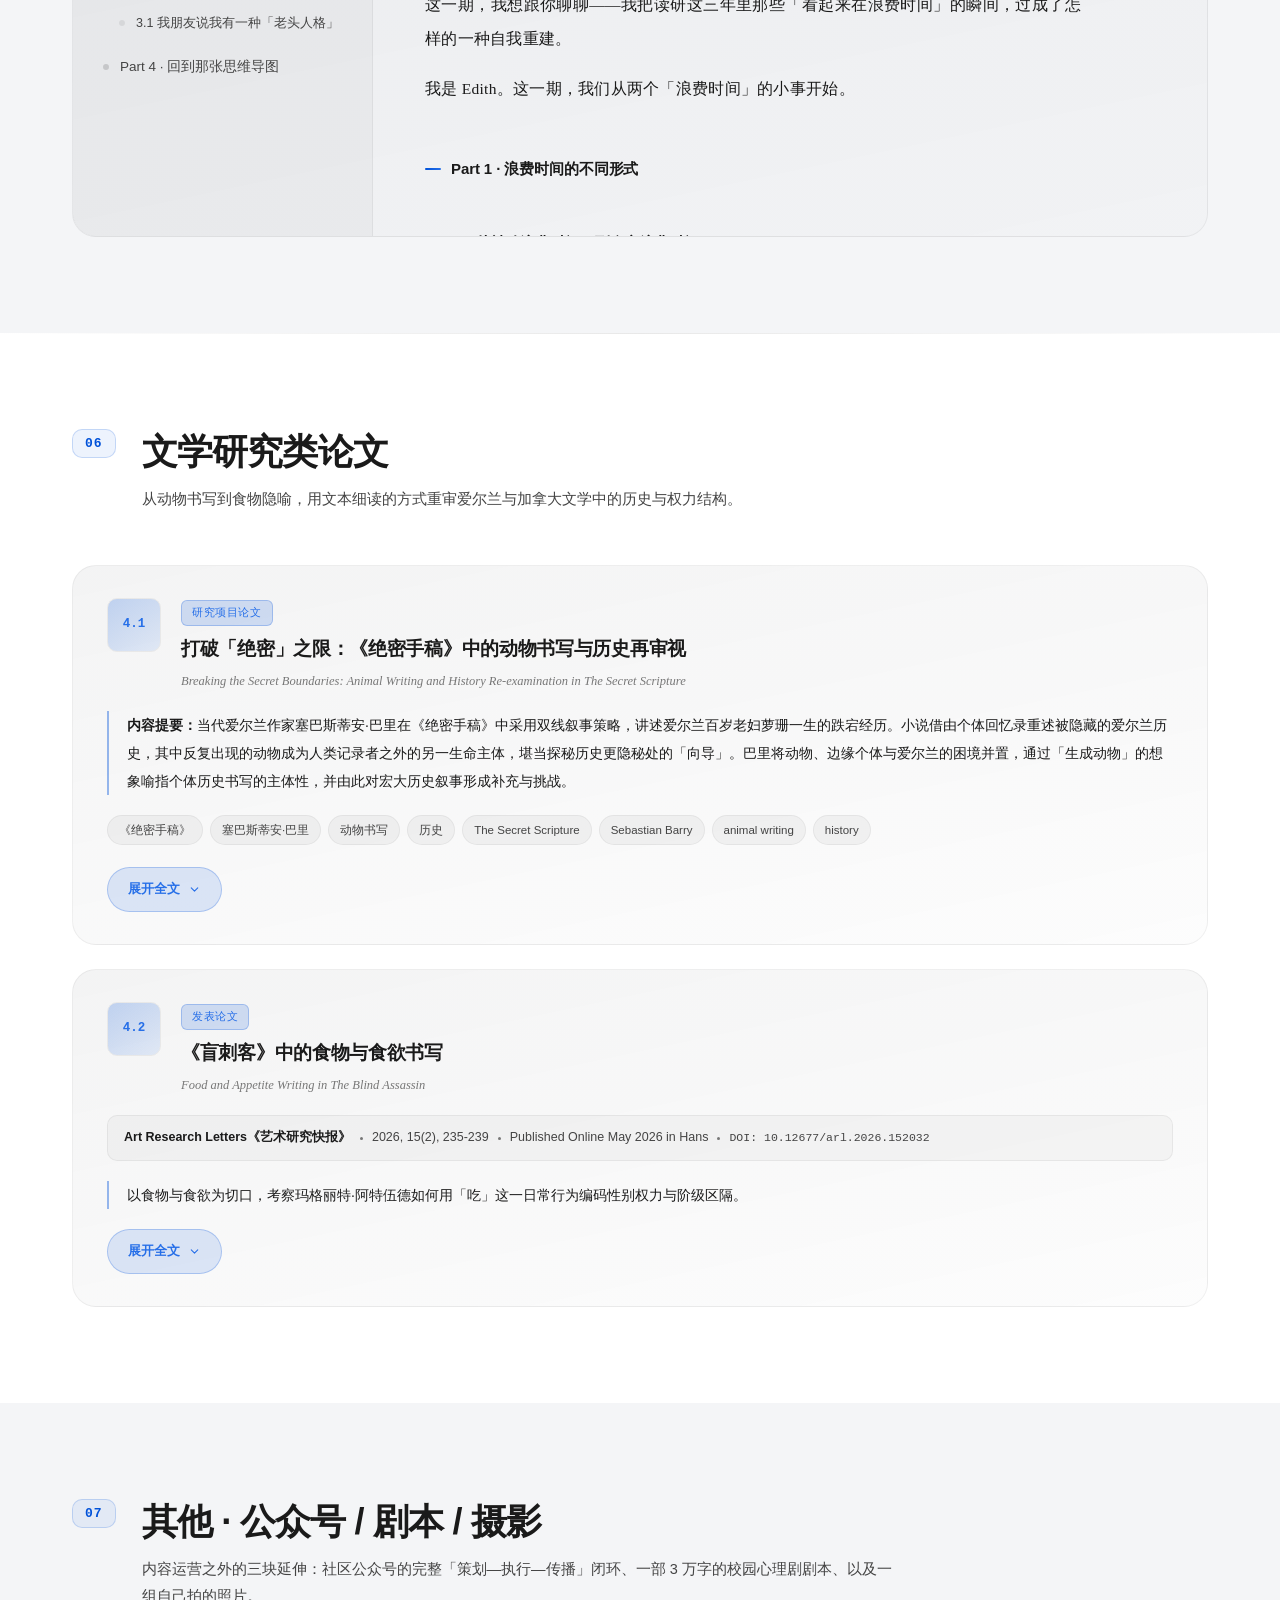
==== commit 2b487cc4: "Add files via upload" ====
--- a/index.html
+++ b/index.html
@@ -1,242 +1,695 @@
-<!DOCTYPE html>
-<html lang="zh-CN">
-<head>
-<meta charset="UTF-8">
-<meta name="viewport" content="width=device-width, initial-scale=1.0">
-<title>王雅睿 · 创意写作作品合集</title>
-<meta name="description" content="王雅睿创意写作作品集：原创武侠小说、女性向游戏同人文、个人播客脚本、文学研究论文。">
-<link rel="stylesheet" href="style.css">
-</head>
-<body>
-
-<!-- ============ 顶部导航 ============ -->
-<header class="topbar" id="topbar">
-  <div class="topbar-inner">
-    <a class="brand" href="#hero">
-      <span class="brand-mark">W</span>
-      <span class="brand-text">
-        <strong>王雅睿</strong>
-        <em>Creative Writing Portfolio</em>
-      </span>
-    </a>
-    <nav class="topnav" id="topnav">
-      <a href="#sec-wuxia" data-nav="sec-wuxia">原创武侠</a>
-      <a href="#sec-fanfic" data-nav="sec-fanfic">游戏同人文</a>
-      <a href="#sec-podcast" data-nav="sec-podcast">播客脚本</a>
-      <a href="#sec-research" data-nav="sec-research">文学研究</a>
-    </nav>
-    <button class="menu-btn" id="menuBtn" aria-label="菜单"><span></span><span></span><span></span></button>
-  </div>
-  <div class="scroll-progress" id="scrollProgress"></div>
-</header>
-
-<!-- ============ 首页 Hero ============ -->
-<section class="hero" id="hero">
-  <div class="hero-grid-bg" aria-hidden="true"></div>
-  <div class="hero-orbs" aria-hidden="true">
-    <span class="orb orb-1"></span>
-    <span class="orb orb-2"></span>
-    <span class="orb orb-3"></span>
-  </div>
-
-  <div class="hero-inner">
-    <div class="hero-left">
-      <div class="hero-eyebrow reveal">
-        <span class="dot"></span>CREATIVE WRITING PORTFOLIO · 2026
-      </div>
-      <h1 class="hero-title reveal" data-delay="1">
-        创意写作<br><span class="grad">作品合集</span>
-      </h1>
-      <p class="hero-sub reveal" data-delay="2">
-        武侠 · 女性向游戏同人文 · 播客 · 文学研究
-      </p>
-      <p class="hero-desc reveal" data-delay="3">
-        Welcome to my portfolio~
-      </p>
-      <div class="hero-actions reveal" data-delay="4">
-        <a class="btn btn-primary" href="#sec-wuxia">
-          浏览作品<span class="btn-arrow">→</span>
-        </a>
-      </div>
-
-      <div class="hero-facts reveal" data-delay="5">
-        <div class="fact">
-          <span class="fact-num" data-count="4">0</span>
-          <span class="fact-label">创作板块</span>
-        </div>
-        <div class="fact-divider"></div>
-        <div class="fact">
-          <span class="fact-num" data-count="9">0</span>
-          <span class="fact-label">《逢故人》章节</span>
-        </div>
-        <div class="fact-divider"></div>
-        <div class="fact">
-          <span class="fact-num" data-count="15">0</span>
-          <span class="fact-label">同人篇目</span>
-        </div>
-        <div class="fact-divider"></div>
-        <div class="fact">
-          <span class="fact-num" data-count="30000" data-suffix="+">0</span>
-          <span class="fact-label">《欲白》设定字数</span>
-        </div>
-      </div>
-    </div>
-
-    <div class="hero-right reveal" data-delay="3">
-      <div class="portrait-card">
-        <div class="portrait-inner">
-          <div class="portrait-initial">雅睿</div>
-          <div class="portrait-ring"></div>
-        </div>
-        <div class="portrait-meta">
-          <span class="tag">上海大学</span>
-          <span class="tag">2027 届硕士</span>
-          <span class="tag">外国语言文学</span>
-        </div>
-        <div class="portrait-line"></div>
-        <p class="portrait-quote">
-        <br>To live, to err, to fall, to triumph, to recreate life out of life.。」
-        </p>
-      </div>
-    </div>
-  </div>
-
-  <div class="hero-scrollhint">
-    <span>向下滚动</span>
-    <i></i>
-  </div>
-</section>
-
-<!-- ============ 内容分区导航条 ============ -->
-<div class="section-tabs" id="sectionTabs">
-  <div class="section-tabs-inner">
-    <button class="tab active" data-jump="sec-wuxia"><b>01</b> 原创武侠小说</button>
-    <button class="tab" data-jump="sec-fanfic"><b>02</b> 女性向游戏同人文</button>
-    <button class="tab" data-jump="sec-podcast"><b>03</b> 个人播客脚本</button>
-    <button class="tab" data-jump="sec-research"><b>04</b> 文学研究类论文</button>
-  </div>
-</div>
-
-<main>
-
-<!-- ============ 01 原创武侠小说 ============ -->
-<section class="section" id="sec-wuxia">
-  <div class="wrap">
-    <div class="sec-head reveal">
-      <div class="sec-num">01</div>
-      <div class="sec-head-text">
-        <h2>原创武侠小说</h2>
-        <p id="wuxiaIntro"></p>
-      </div>
-    </div>
-
-    <div class="piece-list" id="wuxiaList"></div>
-  </div>
-</section>
-
-<!-- ============ 02 女性向游戏同人文 ============ -->
-<section class="section section-alt" id="sec-fanfic">
-  <div class="wrap">
-    <div class="sec-head reveal">
-      <div class="sec-num">02</div>
-      <div class="sec-head-text">
-        <h2>女性向游戏同人文</h2>
-        <p>把「你」与角色之间的关系，写进最具体的生活细节里。左侧目录按篇目索引，点击即可跳转至对应正文。</p>
-      </div>
-    </div>
-
-    <!-- 卷级切换 -->
-    <div class="volume-switch reveal" id="volumeSwitch"></div>
-
-    <!-- 阅读器：左侧目录 + 右侧正文 -->
-    <div class="reader reveal" id="fanficReader">
-      <aside class="reader-side">
-        <div class="side-head">
-          <button class="side-back" id="sideBack">
-            <svg viewBox="0 0 24 24" width="15" height="15"><path d="M15 19l-7-7 7-7" fill="none" stroke="currentColor" stroke-width="2" stroke-linecap="round" stroke-linejoin="round"/></svg>
-            <span>返回</span>
-          </button>
-          <h3 id="sideTitle">目录</h3>
-          <p class="side-sub" id="sideSub"></p>
-        </div>
-        <nav class="side-nav" id="sideNav"></nav>
-        <div class="side-foot" id="sideFoot"></div>
-      </aside>
-
-      <div class="reader-main" id="readerMain">
-        <article class="reader-article" id="readerArticle"></article>
-      </div>
-    </div>
-  </div>
-</section>
-
-<!-- ============ 03 个人播客脚本 ============ -->
-<section class="section" id="sec-podcast">
-  <div class="wrap">
-    <div class="sec-head reveal">
-      <div class="sec-num">03</div>
-      <div class="sec-head-text">
-        <h2>个人播客脚本</h2>
-        <p id="podcastOneLine"></p>
-      </div>
-    </div>
-
-    <div class="podcast-card reveal" id="podcastCard"></div>
-
-    <div class="reader reader-simple reveal" id="podReader">
-      <aside class="reader-side">
-        <div class="side-head">
-          <h3>脚本结构</h3>
-          <p class="side-sub" id="podSideSub"></p>
-        </div>
-        <nav class="side-nav" id="podNav"></nav>
-      </aside>
-      <div class="reader-main">
-        <article class="reader-article" id="podArticle"></article>
-      </div>
-    </div>
-  </div>
-</section>
-
-<!-- ============ 04 文学研究类论文 ============ -->
-<section class="section section-alt" id="sec-research">
-  <div class="wrap">
-    <div class="sec-head reveal">
-      <div class="sec-num">04</div>
-      <div class="sec-head-text">
-        <h2>文学研究类论文</h2>
-        <p id="researchOneLine"></p>
-      </div>
-    </div>
-    <div class="paper-list" id="paperList"></div>
-  </div>
-</section>
-
-</main>
-
-<footer class="footer">
-  <div class="wrap footer-inner">
-    <div class="footer-left">
-      <span class="brand-mark small">W</span>
-      <div>
-        <p class="footer-name">王雅睿 · 创意写作作品合集</p>
-        <p class="footer-tip">合订本 · 2026 秋招求职作品集</p>
-      </div>
-    </div>
-    <div class="footer-right">
-      <p>点击任一作品标题可展开阅读全文</p>
-    </div>
-  </div>
-</footer>
-
-<!-- 回到顶部 -->
-<button class="to-top" id="toTop" aria-label="回到顶部">
-  <svg viewBox="0 0 24 24" width="18" height="18"><path d="M12 19V5M5 12l7-7 7 7" fill="none" stroke="currentColor" stroke-width="2" stroke-linecap="round" stroke-linejoin="round"/></svg>
-</button>
-
-<script src="content-wuxia.js"></script>
-<script src="content-fanfic.js"></script>
-<script src="content-misc.js"></script>
-<script src="app.js"></script>
-</body>
-</html>
+<!DOCTYPE html>
+<html lang="zh-CN">
+<head>
+<meta charset="UTF-8">
+<meta name="viewport" content="width=device-width, initial-scale=1.0">
+<title>王雅睿 · 创意写作作品合集</title>
+<meta name="description" content="王雅睿创意写作作品集：原创武侠小说、女性向游戏同人文、影视同人、播客脚本、文学研究论文、七猫短故事内容运营。">
+<link rel="stylesheet" href="style.css">
+</head>
+<body>
+
+<!-- ============ 顶部导航 ============ -->
+<header class="topbar" id="topbar">
+  <div class="topbar-inner">
+    <a class="brand" href="#hero">
+      <span class="brand-mark">W</span>
+      <span class="brand-text">
+        <strong>王雅睿</strong>
+        <em>Portfolio</em>
+      </span>
+    </a>
+    <nav class="topnav" id="topnav">
+      <a href="#sec-wuxia" data-nav="sec-wuxia">原创武侠</a>
+      <a href="#sec-fanfic" data-nav="sec-fanfic">游戏同人文</a>
+      <a href="#sec-tvfan" data-nav="sec-tvfan">影视同人</a>
+      <a href="#sec-qimao" data-nav="sec-qimao">内容运营</a>
+      <a href="#sec-podcast" data-nav="sec-podcast">播客脚本</a>
+      <a href="#sec-research" data-nav="sec-research">文学研究</a>
+      <a href="#sec-other" data-nav="sec-other">其他</a>
+    </nav>
+    <button class="menu-btn" id="menuBtn" aria-label="菜单"><span></span><span></span><span></span></button>
+  </div>
+  <div class="scroll-progress" id="scrollProgress"></div>
+</header>
+
+<!-- ============ 首页 Hero ============ -->
+<section class="hero" id="hero">
+  <div class="hero-grid-bg" aria-hidden="true"></div>
+  <div class="hero-orbs" aria-hidden="true">
+    <span class="orb orb-1"></span>
+    <span class="orb orb-2"></span>
+    <span class="orb orb-3"></span>
+  </div>
+
+  <div class="hero-inner">
+    <div class="hero-left">
+      <div class="hero-eyebrow reveal">
+        <span class="dot"></span>CREATIVE WRITING PORTFOLIO · 2026
+      </div>
+      <h1 class="hero-title reveal" data-delay="1">
+        <span class="grad">作品合集</span>
+      </h1>
+      <p class="hero-sub reveal" data-delay="2">
+        小说创作、游戏 + 影视同人文、内容运营、个人播客、文学研究、公众号 + 剧目 + 摄影等
+      </p>
+      <p class="hero-desc reveal" data-delay="3">
+        Welcome to my portfolio~
+      </p>
+      <div class="hero-actions reveal" data-delay="4">
+        <a class="btn btn-primary" href="#sec-wuxia">
+          浏览作品<span class="btn-arrow">→</span>
+        </a>
+      </div>
+
+      <div class="hero-facts reveal" data-delay="5">
+        <div class="fact">
+          <span class="fact-num" data-count="7">0</span>
+          <span class="fact-label">创作板块</span>
+        </div>
+        <div class="fact-divider"></div>
+        <div class="fact">
+          <span class="fact-num" data-count="9">0</span>
+          <span class="fact-label">《逢故人》章节</span>
+        </div>
+        <div class="fact-divider"></div>
+        <div class="fact">
+          <span class="fact-num" data-count="15">0</span>
+          <span class="fact-label">同人篇目</span>
+        </div>
+        <div class="fact-divider"></div>
+        <div class="fact">
+          <span class="fact-num" data-count="30000" data-suffix="+">0</span>
+          <span class="fact-label">《欲白》设定字数</span>
+        </div>
+      </div>
+    </div>
+
+    <div class="hero-right reveal" data-delay="3">
+      <div class="portrait-card">
+        <div class="portrait-inner">
+          <div class="portrait-initial">雅睿</div>
+          <div class="portrait-ring"></div>
+        </div>
+        <div class="portrait-meta">
+          <span class="tag">上海大学</span>
+          <span class="tag">2027 届硕士</span>
+          <span class="tag">外国语言文学</span>
+        </div>
+        <div class="portrait-line"></div>
+        <p class="portrait-quote">
+        <br>To live, to err, to fall, to triumph, to recreate life out of life.。」
+        </p>
+      </div>
+    </div>
+  </div>
+
+  <div class="hero-scrollhint">
+    <span>向下滚动</span>
+    <i></i>
+  </div>
+</section>
+
+<!-- ============ 内容分区导航条 ============ -->
+<div class="section-tabs" id="sectionTabs">
+  <div class="section-tabs-inner">
+    <button class="tab active" data-jump="sec-wuxia"><b>01</b> 原创武侠小说</button>
+    <button class="tab" data-jump="sec-fanfic"><b>02</b> 女性向游戏同人文</button>
+    <button class="tab" data-jump="sec-tvfan"><b>03</b> 影视同人</button>
+    <button class="tab" data-jump="sec-qimao"><b>04</b> 七猫短故事内容运营</button>
+    <button class="tab" data-jump="sec-podcast"><b>05</b> 个人播客脚本</button>
+    <button class="tab" data-jump="sec-research"><b>06</b> 文学研究类论文</button>
+    <button class="tab" data-jump="sec-other"><b>07</b> 其他 · 公众号 / 剧本 / 摄影</button>
+  </div>
+</div>
+
+<main>
+
+<!-- ============ 01 原创武侠小说 ============ -->
+<section class="section" id="sec-wuxia">
+  <div class="wrap">
+    <div class="sec-head reveal">
+      <div class="sec-num">01</div>
+      <div class="sec-head-text">
+        <h2>原创武侠小说</h2>
+        <p id="wuxiaIntro"></p>
+      </div>
+    </div>
+
+    <div class="piece-list" id="wuxiaList"></div>
+  </div>
+</section>
+
+<!-- ============ 02 女性向游戏同人文 ============ -->
+<section class="section section-alt" id="sec-fanfic">
+  <div class="wrap">
+    <div class="sec-head reveal">
+      <div class="sec-num">02</div>
+      <div class="sec-head-text">
+        <h2>女性向游戏同人文</h2>
+        <p>把「你」与角色之间的关系，写进最具体的生活细节里。左侧目录按篇目索引，点击即可跳转至对应正文。</p>
+      </div>
+    </div>
+
+    <!-- 账号展示：小红书 + LOFTER -->
+    <div class="acct-showcase reveal" id="fanficAccount">
+      <div class="acct-links">
+        <a class="acct-link xhs" href="https://www.xiaohongshu.com/user/profile/6561e477000000001000aa93?xsec_token=AB_4SF_W24wPtJNfGzpTGXUqa0irpFjQ-4HVTK3wig4Ow%3D&amp;xsec_source=pc_search" target="_blank" rel="noopener">
+          <span class="acct-badge">小红书</span>
+          <span class="acct-name">@竹子梨3246</span>
+          <span class="acct-cta">点击访问主页 <svg viewBox="0 0 24 24" width="13" height="13"><path d="M18 13v6a2 2 0 01-2 2H5a2 2 0 01-2-2V8a2 2 0 012-2h6M15 3h6v6M10 14L21 3" fill="none" stroke="currentColor" stroke-width="1.9" stroke-linecap="round" stroke-linejoin="round"/></svg></span>
+        </a>
+        <a class="acct-link lofter" href="https://zhuli65553.lofter.com" target="_blank" rel="noopener">
+          <span class="acct-badge">LOFTER</span>
+          <span class="acct-name">@zhuli65553</span>
+          <span class="acct-cta">点击访问主页 <svg viewBox="0 0 24 24" width="13" height="13"><path d="M18 13v6a2 2 0 01-2 2H5a2 2 0 01-2-2V8a2 2 0 012-2h6M15 3h6v6M10 14L21 3" fill="none" stroke="currentColor" stroke-width="1.9" stroke-linecap="round" stroke-linejoin="round"/></svg></span>
+        </a>
+      </div>
+      <p class="acct-note">账号运营展示 · 以下为「影视衍生 / 女性向游戏同人文」账号的内容与数据截图</p>
+      <figure class="acct-shot">
+        <img src="影视衍生内容账号.jpg" alt="影视衍生内容账号数据展示" loading="lazy">
+        <figcaption>账号概览 · 影视衍生内容账号运营数据</figcaption>
+      </figure>
+      <figure class="acct-shot">
+        <img src="图文节选.jpg" alt="笔记图文节选" loading="lazy">
+        <figcaption>笔记图文节选 · 同人内容呈现</figcaption>
+      </figure>
+    </div>
+
+    <!-- 卷级切换 -->
+    <div class="volume-switch reveal" id="volumeSwitch"></div>
+
+    <!-- 阅读器：左侧目录 + 右侧正文 -->
+    <div class="reader reveal" id="fanficReader">
+      <aside class="reader-side">
+        <div class="side-head">
+          <button class="side-back" id="sideBack">
+            <svg viewBox="0 0 24 24" width="15" height="15"><path d="M15 19l-7-7 7-7" fill="none" stroke="currentColor" stroke-width="2" stroke-linecap="round" stroke-linejoin="round"/></svg>
+            <span>返回</span>
+          </button>
+          <h3 id="sideTitle">目录</h3>
+          <p class="side-sub" id="sideSub"></p>
+        </div>
+        <nav class="side-nav" id="sideNav"></nav>
+        <div class="side-foot" id="sideFoot"></div>
+      </aside>
+
+      <div class="reader-main" id="readerMain">
+        <article class="reader-article" id="readerArticle"></article>
+      </div>
+    </div>
+  </div>
+</section>
+
+<!-- ============ 03 影视同人 ============ -->
+<section class="section" id="sec-tvfan">
+  <div class="wrap">
+    <div class="sec-head reveal">
+      <div class="sec-num">03</div>
+      <div class="sec-head-text">
+        <h2>影视同人</h2>
+        <p>电视剧《云之羽》角色「上官浅」故事续写。完整篇目与更多影视衍生创作，欢迎到我的 LOFTER 主页阅读。</p>
+      </div>
+    </div>
+
+    <div class="tvfan-grid reveal">
+      <div class="tvfan-side">
+        <figure class="tvfan-cover">
+          <img src="Group 1.jpg" alt="孤山 · LOFTER 合集封面：电视剧《云之羽》角色“上官浅”二创">
+          <figcaption>LOFTER 合集「孤山」 · 4 篇 · 1.1 万浏览<br>电视剧《云之羽》角色“上官浅”二创</figcaption>
+        </figure>
+        <a class="piece-link" href="https://zhuli65553.lofter.com" target="_blank" rel="noopener">
+          <svg viewBox="0 0 24 24" width="14" height="14"><path d="M18 13v6a2 2 0 01-2 2H5a2 2 0 01-2-2V8a2 2 0 012-2h6M15 3h6v6M10 14L21 3" fill="none" stroke="currentColor" stroke-width="1.9" stroke-linecap="round" stroke-linejoin="round"/></svg>
+          访问 LOFTER 主页 · zhuli65553.lofter.com
+        </a>
+      </div>
+
+      <article class="tvfan-article">
+        <header class="art-head">
+          <div class="art-crumb"><span>影视同人</span><span class="sep">/</span><span>云之羽</span><span class="sep">/</span><span class="cur">孤山</span></div>
+          <h1 class="art-title">孤山</h1>
+          <p class="art-sub">电视剧《云之羽》角色“上官浅”故事续写（节选）</p>
+        </header>
+        <div class="art-body">
+          <h3 class="art-sub-head">（一）</h3>
+          <p><b>她是孤山派遗孤，没人知道她真正的名字。</b></p>
+          <p>逃出宫门后，上官浅在几处隐蔽的地方都置了屋子，每隔一段时间，就会换个地方。</p>
+          <p>狡兔三窟，她要先保全自己。如今，无锋和宫门的人对她来说都是敌人，腹背受敌，再想获得点竹的行踪，并不容易。</p>
+          <p>这段时间，她在乡间养伤，调息，恢复元气。</p>
+          <p>再就是种杜鹃花，她在每处居所都种了杜鹃，她知道宫尚角的眼线在暗处看着她。</p>
+          <p>宫门重视后嗣，宫尚角果然还是没有彻底放手。</p>
+          <p>她浇着花，摸了摸微微隆起的地方，衣服上的布块缝的很结实，让一切看起来都天衣无缝。</p>
+          <p>在她喝药的时候，宫尚角的眼线离开了。</p>
+          <p>寒鸦柒死后，她彻底失去了无锋那边的信息来源，只知道，点竹这段时间会去墨山镇。</p>
+          <p>墨山镇，鱼龙混杂，各派隐瞒的交易，多在墨山镇的鱼痕鬼市进行，其中自然有无锋的势力。</p>
+          <p>无锋没有拿到无量流火，点竹势必不会善罢甘休，宫门在这个时候传出无量流火失踪的消息，对点竹来说，是危险的饵。对她来说，是唯一的机会。</p>
+          <p>她知道这是宫门设的局，隐秘，充满无尽的诱惑，但点竹不会放手，她很清楚这一点。</p>
+          <p>宫门与无锋马上就要有一场搏杀，世代的血仇，她清楚宫尚角的狠戾，也知道点竹的阴险，宫门与无锋势必不死不休。而这一次，是很好的机会，如今自己孤立无援，腹背受敌，最适合这种坐山观虎，渔翁得利的戏码。</p>
+          <p>她从屋里出来，确认宫尚角的眼线已经回来了。继续给杜鹃浇水，煮药，却在喝所谓安胎药的时候，故意打翻了碗，捂着肚子蹲在地上。</p>
+          <p>良久，院子外那片竹林微动，她蹲在地上，确认周围并无新的气息，知道这几日的眼线就只有一个人，电光火石间，凌厉的力道就带着风只击了回去。</p>
+          <p>来人没来得及反应，应声倒地。</p>
+          <p>宫尚角减少了看着她的人手，这一细微的变化，让她敏锐的觉察到，宫门准备在墨山镇动手了。放倒了宫尚角的眼线，她收拾了东西，把炉子里熬的药都浇在杜鹃花上。</p>
+          <h3 class="art-sub-head">（二）</h3>
+          <p>在去墨山镇前，她去了趟寒鸦柒的孤坟，在坟前浇了酒，挖出了埋在寒鸦柒坟旁的冷刃。</p>
+          <p>两日后，墨山镇，鱼痕鬼市。</p>
+          <p>天已经渐渐黑了下来，上官浅一身藏青色，手里的冷刃被她以一种很巧妙的方式掩在袖子下面，她混在零零散散的药贩间，进了鬼市。</p>
+          <p>鬼市里光影纷杂，高处的一扇窗被微微合上。</p>
+          <p>宫尚角带来的人已经拿到了点竹进入鬼市的消息。</p>
+          <p>他不意外，盯着楼梯上一晃一晃的灯影，等待他的猎物。</p>
+          <p>在这种时候，绝妙的计谋和布局，在巨大的令人窒息的诱惑面前都是多余的。只要饵足够诱人，他就能等来对方的剑，略带急切的，贪婪的剑。</p>
+          <p>楼外阴云密布，却没有风，因此一点细微的动静都能牵动暗处的响铃。</p>
+          <p>上官浅伏在楼外的一处高台，天气潮湿，周围一片寂静，在这里能听到楼里面的梯子一阵吱呀吱呀的声音。</p>
+          <p>她一路过来，发现这处木楼的四面八方都有埋伏，算算时间，宫尚角的半月之蝇就快要发作了，想来点竹比她还清楚这一点，这才有把握来抢无量流火。</p>
+          <p>宫门的人把木楼监视的死死的，尤其是刚刚那些铃铛，上官浅废了好大劲才绕开。</p>
+          <p>楼里的人和楼外的人都在等待猎物，一个危险的，随时都可能取人性命的猎物。</p>
+          <p>楼门外闪过一个紫色人影，几乎是电光火石之间，那人影就进了楼。</p>
+          <p>上官浅没有动，楼里面沉静了良久，只有几声模糊的人声。</p>
+          <p>等到楼里面传来兵器碰撞的声音，暗处宫门的侍卫与无锋赶来的人交了手，她握紧冷刃，飞身上了楼。</p>
+          <p>一路解决了不知道几个无锋还有宫门的人，到了楼里时，早就是一片狼藉，两派缠斗，上官浅踢开木窗。</p>
+          <p>点竹的剑将将划过宫尚角的耳朵。两个人的身上都有伤，看来是鏖战了有一会了。</p>
+          <p>上官浅的冷刃卷着楼里浓郁的血雾，从身侧击向点竹。</p>
+          <p>交战的两人都微愣了一瞬。</p>
+          <p>很快，墨色，藏青，紫衣三个影子就打在一处。</p>
+          <p>上官浅能感觉到身侧宫尚角的招式渐渐有些吃力，在他又一次用浮雪三式伤了点竹的左臂后，手里的刀便落地了。</p>
+          <p>宫尚角的半月之蝇发作了。</p>
+          <p>点竹冷冷一笑，看着上官浅。</p>
+          <p>上官浅没有说话，手里的冷刃没有一丝停滞，接下点竹的杀招。</p>
+          <p>仇人见面，分外眼红，上官浅的剑气里都是杀意，可她用无锋的招式来对付点竹，每一次杀招都被点竹化解。</p>
+          <p>上官浅打落了点竹的刀，代价是她手里的冷刃也被震飞了。</p>
+          <p>赤手空拳，两人从楼里打到楼外，点竹渐渐占据了上风。</p>
+          <p>「不自量力，你该去见那帮孤山的鬼了。」点竹挥拳，眼看就要落在上官浅的头上。就在这个间隙，上官浅一把抓住点竹刚刚被宫尚角刺伤的胳膊，借力一躲。</p>
+          <p>她手里的药粉渗进点竹的伤口，灼热的麻痒让点竹手里失了些许力气。点竹抓起地上沾血的剑，与此同时，上官浅的剑也架了过来。</p>
+          <p>「你的命，该还给孤山派了。」上官浅说完，冷剑的剑柄在她手上绕了个漂亮又利落的弯，银光闪动，剑刃直直插进点竹的心脉。</p>
+          <p>这一招，叫回龙落雪，一剑毙命。</p>
+          <p>点竹的招式，她这样还给点竹，合情合理。</p>
+          <p>上官浅蹲下身子，将点竹后脖颈的孤山印记用刀抹去。</p>
+          <p>伤了点竹的左臂，宫尚角没有追上来，知道自己的半月之蝇会在今天发作，但他也赌对了，除了宫门，还有人会想要点竹的性命。</p>
+          <p>他知道上官浅会来。</p>
+          <p>点竹死了，宫尚角提前安排好的宫门侍卫将前来接应的无锋残部逼到城门里面。</p>
+          <p>宫门对无锋最后的清算，开始了。</p>
+          <p>宫尚角站在木楼上，半月之蝇让他不能亲自参与到这场他期待已久的杀戮中，他隐在阴影里，看不清神色。</p>
+          <p>他应该痛快吗？</p>
+          <p>他的目光落在地上一摊血色里面。</p>
+          <p>地面上暗色的血污，像放肆生长的藤蔓一样一点点爬到上官浅藏蓝的衣服上，像是要把她拉回那一片浓郁的肮脏血水中。</p>
+          <p>上官浅半蹲着，右手上的冷刃还是随时会出击的姿势，她左手拿着点竹的刀，割下点竹的手。</p>
+          <p>如果不是要整个无锋相信点竹确实死了，她会割下点竹的首级带走。</p>
+          <p>她要用点竹的血肉祭奠孤山派枉死的人。</p>
+          <p>上官浅站起身。</p>
+          <p>但她没想到宫尚角的剑会拦住她。</p>
+          <p>宫尚角的眼神从她的脸上落到她的腰上。</p>
+          <p>上官浅握着冷刃的手微紧，现在宫门的人还在绞杀不知点竹死讯而赶来营救的无锋杀手，宫尚角体内的半月之蝇还在发作，她有很大把握离开这里。</p>
+          <p>冷刃被她握的更紧，却听到宫尚角略带沙哑的声音。</p>
+          <p>「孩子…」他的话顿住了。</p>
+          <p>上官浅是来杀人的，自然没穿那件她之前在乡下骗过宫门眼线时穿的腹部缝了一点布料的衣服。</p>
+          <p>她没回答，手里的冷刃已经抵在宫尚角的脖子上。</p>
+          <p>宫尚角摆手制住了一旁的侍卫，定定看着拿剑指着自己的上官浅。</p>
+          <p>上官浅的剑近了一分，她的声音很冷：「让路。」</p>
+          <p>侍卫们不敢近前，上官浅的剑抵着宫尚角的脖子，她快步走近，近身制住宫尚角，一步步往外退。</p>
+          <p>宫尚角由她架着，宫门的人在后面，得了宫尚角的意思，没有跟的太紧。</p>
+          <p>两人退到山路上。</p>
+          <p>离得很近，上官浅看得见宫尚角额头的冷汗。</p>
+          <p>「让你的人退到城外。」</p>
+          <p>上官浅声音很低，像混着血腥味的夜风，划在宫尚角耳朵上。</p>
+          <p>宫尚角低头看看腰上的东西，嘴边扯出一个很不好看的笑：「你知道用哪个。」</p>
+          <p>上官浅发出了响箭后，冷刃一转，定住了宫尚角。</p>
+          <p>「点竹死了，无锋也要没了。」宫尚角半靠在树上，看着她，「上官浅…」</p>
+          <p>「我不是上官浅。」</p>
+          <p>藏蓝色的身影一闪，消失在茫茫竹林中。</p>
+          <p>宫尚角玄色的身影一点点被竹林淹没，上官浅没有回头。</p>
+          <p>从前作为一个细作，她不会爱上她的目标，作为孤山派最后的遗孤，她也不会爱上宫门中的人。</p>
+          <p>一个骗过她，利用过她又放她走的人。</p>
+          <p class="art-highlight">她与宫尚角之间，如果有过松动，那些瞬间，也只能是瞬间，就像墨池里惊起的涟漪，最终会回归长久的静寂。</p>
+          <p>他们之间没有太多可以奢侈的称为长久的东西。</p>
+          <p>信任，对两人来说，都是一种危险的奢求。</p>
+          <p>天色微亮，她离孤山派，越来越近。</p>
+        </div>
+        <footer class="art-end"><span class="art-end-mark">— 节选完 · 完整版见 LOFTER —</span></footer>
+      </article>
+    </div>
+  </div>
+</section>
+
+<!-- ============ 04 实习 · 七猫短故事账号内容策划 ============ -->
+<section class="section section-alt pfext" id="sec-qimao">
+  <div class="wrap">
+    <div class="sec-head reveal">
+      <div class="sec-num">04</div>
+      <div class="sec-head-text">
+        <h2>实习 · 七猫短故事账号内容策划</h2>
+        <p>运营短故事品牌小红书矩阵账号（官号 + 编辑号），围绕读者侧与作者侧双线用户需求，反推专题内容选题，策划文案与视觉展示内容，通过「月度收稿方向」「新梗速递」等专题内容线把七猫短故事品牌翻译成目标用户看得懂、愿意转的内容。</p>
+        <div class="tag-row">
+          <span class="tag">内容矩阵</span><span class="tag">选题策划</span><span class="tag">数据复盘</span><span class="tag">作者访谈</span>
+        </div>
+        <a class="acct-btn" href="https://www.xiaohongshu.com/user/profile/65659c78000000003c00e342?xsec_token=ABYcqYv3ctzREuWDObhH7OEIv2dgdyKXacryrOJPKacXc%3D&xsec_source=pc_search" target="_blank" rel="noopener">
+          <span class="catlogo"><img src="assets-0608/qimao-logo.png" alt="七猫"></span>
+          <span class="nm">七猫短故事 · 小红书官号</span>
+          <span class="cta">点击访问主页
+            <svg viewBox="0 0 24 24" width="13" height="13"><path d="M18 13v6a2 2 0 0 1-2 2H5a2 2 0 0 1-2-2V8a2 2 0 0 1 2-2h6M15 3h6v6M10 14 21 3" fill="none" stroke="currentColor" stroke-width="1.9" stroke-linecap="round" stroke-linejoin="round"/></svg>
+          </span>
+        </a>
+      </div>
+    </div>
+
+    <!-- 01 内容策划 -->
+    <div class="card mod" id="m1">
+      <div class="mod-head"><span class="mi">01</span><h3>内容策划</h3></div>
+      <ul>
+        <li><b>内容矩阵</b>
+          <div class="mtx">
+            <div><em>官方账号</em>读者侧：热门梗、新梗速递 + 作者侧：收稿专题、福利专题 + 雇主品牌内容</div>
+            <div><em>编辑账号</em>例文分享、红文拆解</div>
+          </div>
+        </li>
+        <li><b>排期机制：</b>周维度分配栏目——周三例文分享 / 周四新梗速递 / 周末收稿方向，节假日节点活动；「选题—预热—发布—复盘」节奏</li>
+        <li><b>选题来源：</b>短故事热点趋势 + 周度运营反馈，拆解月度、周度增长目标 → 反推题材方向（如六月高考季推高考情绪线 + 青春痛点）</li>
+      </ul>
+      <div class="kpi">
+        <span>三个月账号涨粉 1.2W → 1.7W</span>
+        <span>官号周度新增粉丝峰值 +439（+134%）</span>
+        <span>单周互动数峰值 2,526（+168%）</span>
+      </div>
+    </div>
+
+    <!-- 专题样例 -->
+    <h3 class="sub-h">专题样例 · 点击展开</h3>
+    <p class="sub-note">数据取自七猫周度运营台账；点击图片可放大查看完整截图。</p>
+
+    <div class="albums">
+
+      <!-- 专辑 1 雇主品牌内容 -->
+      <div>
+        <div class="album" data-album="a1">
+          <div class="mosaic">
+            <img src="assets-0608/招聘专题-责编招聘.jpg" alt="">
+            <img src="assets-0608/招聘专题-实习编辑.jpg" alt="">
+            <img src="assets-0608/招聘专题-实习编辑2.jpg" alt="">
+          </div>
+          <div class="album-meta">
+            <h4>雇主品牌内容 · 招聘专题 <i>⌄</i></h4>
+            <p>3 篇 · 责编招聘（杭州）/ 实习编辑招聘 / 实习编辑招聘（软广版）</p>
+            <div class="sum">不追赞藏，看转化意图：评论与私信集中在投递渠道与 HC 问题</div>
+          </div>
+        </div>
+        <div class="album-body" id="a1">
+          <div class="rail">
+            <div class="item">
+              <div class="imgbox"><img src="assets-0608/招聘专题-责编招聘.jpg" alt="责编招聘（杭州）"></div>
+              <h5>责编招聘（杭州）</h5>
+              <div class="sub">雇主品牌内容 · 招聘专题</div>
+              <div class="desc">责编招聘将扩招信息、工作地点和岗位日常放在同一叙事中，用七猫 IP 保持品牌识别，让候选人先理解「在这里做什么」，再判断「是否适合我」，转化候选人 7 位。</div>
+            </div>
+            <div class="item">
+              <div class="imgbox"><img src="assets-0608/招聘专题-实习编辑.jpg" alt="实习编辑招聘"></div>
+              <h5>实习编辑招聘</h5>
+              <div class="sub">雇主品牌内容 · 招聘专题</div>
+              
+              <div class="desc">招聘类内容不追赞藏，看的是转化意图：该帖浏览量与封面点击率均不错，评论与私信集中在「投递渠道、硕士可否投递、26 届是否有 HC」，可直接反哺招聘 FAQ 与下一版选题。</div>
+            </div>
+            <div class="item">
+              <div class="imgbox"><img src="assets-0608/招聘专题-实习编辑2.jpg" alt="实习编辑招聘软广版"></div>
+              <h5>实习编辑招聘 · 软广版</h5>
+              <div class="sub">雇主品牌内容 · 改版重发</div>
+            </div>
+          </div>
+        </div>
+      </div>
+
+      <!-- 专辑 2 作者侧 -->
+      <div>
+        <div class="album" data-album="a2">
+          <div class="mosaic">
+            <img src="assets-0608/收稿专题-6月.jpg" alt="">
+            <img src="assets-0608/收稿专题-5月.jpg" alt="">
+            <img src="assets-0608/收稿专题-节点.jpg" alt="">
+          </div>
+          <div class="album-meta">
+            <h4>作者侧 · 收稿专题 / 福利专题 <i>⌄</i></h4>
+            <p>5 篇 · 月度收稿方向（6 月 / 5 月）/ 节点收稿 / 作者侧专题 / 福利汇总</p>
+            <div class="sum">账号爆款线：当周最高单篇点赞 787 · 收藏 780 · 单帖涨粉 220</div>
+          </div>
+        </div>
+        <div class="album-body" id="a2">
+          <div class="rail">
+            <div class="item">
+              <div class="imgbox"><img src="assets-0608/收稿专题-6月.jpg" alt="六月重点收稿方向"></div>
+              <h5>六月重点收稿方向</h5>
+              <div class="sub">作者侧 · 月度收稿专题</div>
+              
+              <div class="desc">月度收稿专题为账号爆款内容，结合每月热点趋势反推选题，六月方向将高考热点、人设反差、青春痛点、脑洞文等作为重点。与 5 月同系列相比，收藏约增长 18%，当周官号互动数 2,028（环比 +336%），带动首页推荐与整体曝光上行。收藏数表现高于点赞，印证内容工具属性强，验证作者侧用户留存复用意愿。</div>
+            </div>
+            <div class="item">
+              <div class="imgbox"><img src="assets-0608/收稿专题-5月.jpg" alt="五月重点收稿方向"></div>
+              <h5>五月重点收稿方向</h5>
+              <div class="sub">作者侧 · 月度收稿专题</div>
+            </div>
+            <div class="item">
+              <div class="imgbox"><img src="assets-0608/收稿专题-节点.jpg" alt="节点收稿专题"></div>
+              <h5>节点收稿专题 · 高考热点文</h5>
+              <div class="sub">作者侧 · 热点节点专题</div>
+            </div>
+            <div class="item">
+              <div class="imgbox"><img src="assets-0608/作者侧-收稿专题1.jpg" alt="作者侧收稿专题"></div>
+              <h5>作者侧 · 收稿专题</h5>
+              <div class="sub">作者侧 · 定向收稿内容</div>
+            </div>
+            <div class="item">
+              <div class="imgbox"><img src="assets-0608/作者侧-收稿福利2.jpg" alt="作者侧收稿福利"></div>
+              <h5>作者侧 · 收稿福利汇总</h5>
+              <div class="sub">作者侧 · 月度福利 / 激励向</div>
+            </div>
+          </div>
+        </div>
+      </div>
+
+      <!-- 专辑 3 读者侧 -->
+      <div>
+        <div class="album" data-album="a3">
+          <div class="mosaic">
+            <img src="assets-0608/新梗速递-3.jpg" alt="">
+            <img src="assets-0608/新梗速递-4.jpg" alt="">
+            <img src="assets-0608/新梗速递7.jpg" alt="">
+          </div>
+          <div class="album-meta">
+            <h4>读者侧 · 热门梗 / 短篇新梗速递 <i>⌄</i></h4>
+            <p>3 篇 · 新分支栏目第 3 / 4 / 7 弹</p>
+            <div class="sum">差异化新内容分支：平均观看时长 12–19s → 29.7s</div>
+          </div>
+        </div>
+        <div class="album-body" id="a3">
+          <div class="rail">
+            <div class="item">
+              <div class="imgbox"><img src="assets-0608/新梗速递-3.jpg" alt="新梗速递第三弹"></div>
+              <h5>短篇新梗速递 · 第三弹</h5>
+              <div class="sub">读者侧 · 青春遗憾 + 久别重逢</div>
+            </div>
+            <div class="item">
+              <div class="imgbox"><img src="assets-0608/新梗速递-4.jpg" alt="新梗速递第四弹"></div>
+              <h5>短篇新梗速递 · 第四弹</h5>
+              <div class="sub">读者侧 · 民俗梗（山神 / 水乡婚船）</div>
+            </div>
+            <div class="item">
+              <div class="imgbox"><img src="assets-0608/新梗速递7.jpg" alt="新梗速递第七弹"></div>
+              <h5>短篇新梗速递 · 第七弹</h5>
+              <div class="sub">读者侧 · 后续弹次</div>
+            </div>
+          </div>
+        </div>
+      </div>
+
+    </div>
+
+    <!-- 02 数据复盘 + 优化选题 -->
+    <div class="card mod" id="m2" style="margin-top:22px;">
+      <div class="mod-head"><span class="mi">02</span><h3>数据复盘 + 优化选题</h3></div>
+      <p>监测账号核心数据，主持周度数据复盘；通过异常数据识别竞品同质化问题，针对内容缺口推动新内容分支搭建。</p>
+      <ul>
+        <li><b>周度复盘机制：</b>逐条笔记核对点赞 / 收藏 / 涨粉 / 封面点击率 / 平均观看时长，异常数据（如人均观看时长 281 秒）单独标注排查</li>
+        <li><b>同质化识别：</b>热门梗栏目连续 3 周赞藏下滑（202/176 → 142/125 → 106/93），判定题材同质化，据此收缩该栏目、另起分支</li>
+        <li><b>新内容分支：</b>从「热门梗征集」拆分出「短篇新梗速递」新栏目——首弹即 180 赞 / 145 藏，第四弹 150 赞 / 139 藏，平均观看时长由 12–19 秒提升至 29.7 秒</li>
+      </ul>
+      <div class="kpi">
+        <span>内容专题点击率提升 20%+</span>
+        <span>新分支栏目平均观看时长 +56%</span>
+      </div>
+    </div>
+
+    <!-- 03 作者访谈 -->
+    <div class="card mod" id="m3">
+      <div class="mod-head"><span class="mi">03</span><h3>作者访谈</h3></div>
+      <div class="iv-h">七猫短故事「大神俱乐部」作者采访</div>
+      <div class="iv-sub">从 5 个问题搭出一条人物故事线</div>
+      <div class="iv-meta">
+        <div class="f"><b>采访对象</b><span>七猫短篇大神俱乐部成员，从 0 基础作者起步</span></div>
+        <div class="f"><b>采访目标</b><span>通过一个具体的人，讲清楚短篇写作对普通人意味着什么，同时让平台、编辑和作者之间的关系自然被看见；同步挖掘作者长期留存的原因</span></div>
+      </div>
+      <p style="font-size:13.8px;color:var(--t3);"><b style="color:var(--t1);">内容策略</b></p>
+      <ul>
+        <li><b>从具体的细节 / 瞬间入手，再深挖：</b>采访主线从「生活发生了什么变化」开始，而不是从平台介绍开始。作者提到具体生活细节，比「收入提高」更能体现在七猫写作后的生活的真实改变。</li>
+        <li><b>让平台价值从人物口中自然出现：</b>编辑支持不是由采访者直接介绍，而是通过作者讲述修改、鼓励和陪伴的过程带出。平台价值成为人物故事的一部分，而不是文末的广告。</li>
+      </ul>
+      <div class="kpi"><span>产出：2 页人物采访稿</span><span>5 组问题</span></div>
+
+      <p style="margin-top:20px;font-size:13.8px;color:var(--t3);"><b style="color:var(--t1);">采访节选</b></p>
+      <div class="quote">
+        <span class="q">问题：你的短篇七猫也取得了很好的成绩，编辑在这个过程中给你提供过哪些帮助呢？</span>
+        我的短篇编辑 XX 在我写作的过程中帮了我很多，很感谢她收了我一本又一本，也感谢她让我看到我也可以单本分成破万的自己。在我写得丧气的时候，她会帮我想梗想方向，经常给我发例文，鼓励我，也会上手帮我修文，修导语。她认可我的努力，经常说我一定会有大爆款。对于我而言，她是我的柳暗花明又一村，也像是选马场的伯乐，即使在我创作低谷的那段时间，他也没有放弃我。
+      </div>
+
+      <p style="margin-top:20px;font-size:13.8px;color:var(--t3);"><b style="color:var(--t1);">AI 辅助工作流</b></p>
+      <table class="ai">
+        <thead>
+          <tr><th>步骤</th><th>AI 参与什么</th><th>我最终判断什么</th></tr>
+        </thead>
+        <tbody>
+          <tr><td>1. 拆目标</td><td>梳理采访对象、目标读者、内容目的和信息缺口</td><td>这次采访到底要让读者看见什么变化</td></tr>
+          <tr><td>2. 扩追问</td><td>按「事实、困难、转折、协作、成长、未来」生成问题备选</td><td>删除宽泛、引导性过强、问不出具体事实的问题</td></tr>
+          <tr><td>3. 理素材</td><td>归类重复信息、定位可用细节、整理初稿结构</td><td>核对事实、保留原话和语气、决定最终叙事</td></tr>
+        </tbody>
+      </table>
+    </div>
+  </div>
+</section>
+
+<!-- ============ 05 个人播客脚本 ============ -->
+<section class="section" id="sec-podcast">
+  <div class="wrap">
+    <div class="sec-head reveal">
+      <div class="sec-num">05</div>
+      <div class="sec-head-text">
+        <h2>个人播客脚本</h2>
+        <p id="podcastOneLine"></p>
+      </div>
+    </div>
+
+    <div class="podcast-card reveal" id="podcastCard"></div>
+
+    <div class="reader reader-simple reveal" id="podReader">
+      <aside class="reader-side">
+        <div class="side-head">
+          <h3>脚本结构</h3>
+          <p class="side-sub" id="podSideSub"></p>
+        </div>
+        <nav class="side-nav" id="podNav"></nav>
+      </aside>
+      <div class="reader-main">
+        <article class="reader-article" id="podArticle"></article>
+      </div>
+    </div>
+  </div>
+</section>
+
+<!-- ============ 06 文学研究类论文 ============ -->
+<section class="section section-alt" id="sec-research">
+  <div class="wrap">
+    <div class="sec-head reveal">
+      <div class="sec-num">06</div>
+      <div class="sec-head-text">
+        <h2>文学研究类论文</h2>
+        <p id="researchOneLine"></p>
+      </div>
+    </div>
+    <div class="paper-list" id="paperList"></div>
+  </div>
+</section>
+
+<!-- ============ 07 其他 ============ -->
+<section class="section pfext" id="sec-other">
+  <div class="wrap">
+    <div class="sec-head reveal">
+      <div class="sec-num">07</div>
+      <div class="sec-head-text">
+        <h2>其他 · 公众号 / 剧本 / 摄影</h2>
+        <p>内容运营之外的三块延伸：社区公众号的完整「策划—执行—传播」闭环、一部 3 万字的校园心理剧剧本、以及一组自己拍的照片。</p>
+        <div class="tag-row">
+          <span class="tag">公众号图文</span><span class="tag">剧本创作</span><span class="tag">摄影</span>
+        </div>
+      </div>
+    </div>
+
+    <!-- 1 街道公众号 -->
+    <div class="card mod">
+      <div class="mod-head"><span class="mi">01</span><h3>街道公众号 · 文字部分</h3></div>
+      <p>半淞园路街道活动公众号暑托班预热文稿、暑托班宣传文稿、街道走访宣传稿等，完成「策划—执行—传播」闭环。</p>
+      <div class="hrail">
+        <figure><img src="assets-0608/公众号-暑托班预热.png" alt="暑托班预热文稿"><figcaption>暑托班预热文稿 ·「爱心暑托班，快乐不简单」开班推文</figcaption></figure>
+        <figure><img src="assets-0608/公众号-暑托班宣传.png" alt="暑托班宣传文稿"><figcaption>暑托班宣传文稿 · 第一期爱心暑托班结业推文</figcaption></figure>
+        <figure><img src="assets-0608/公众号-街道走访.png" alt="街道走访宣传稿"><figcaption>街道走访宣传稿 · 梦想驿站「公益践行点」双语文稿</figcaption></figure>
+      </div>
+    </div>
+
+    <!-- 2 校园心理剧 -->
+    <div class="card mod" style="margin-top:22px;">
+      <div class="mod-head"><span class="mi">02</span><h3>校园心理剧剧本 · 文字部分</h3></div>
+      <p>针对大学生情感关系探索议题，策划剧本选题，完成故事架构搭建，创作剧本全文 3 万余字。涉及反典型男女主人设与故事情节，讨论「套路之外的亲密关系」，获剧目大赛三等奖。</p>
+      <div class="hrail">
+        <figure><img src="assets-0608/剧目-排演现场.png" alt="心理剧排演现场"><figcaption>心理剧排演现场</figcaption></figure>
+        <figure><img src="assets-0608/剧目-三等奖证书.png" alt="剧目大赛三等奖证书"><figcaption>剧目大赛 · 三等奖证书</figcaption></figure>
+      </div>
+    </div>
+
+    <!-- 3 摄影 -->
+    <div class="card mod" style="margin-top:22px;">
+      <div class="mod-head"><span class="mi">03</span><h3>摄影</h3></div>
+      <div class="hrail">
+        <figure class="wide"><img src="assets-0608/摄影-1.jpg" alt="摄影作品 1"><figcaption>摄影作品 01</figcaption></figure>
+        <figure class="wide"><img src="assets-0608/摄影-2.jpg" alt="摄影作品 2"><figcaption>摄影作品 02</figcaption></figure>
+        <figure class="wide"><img src="assets-0608/摄影-3.jpg" alt="摄影作品 3"><figcaption>摄影作品 03</figcaption></figure>
+        <figure class="wide"><img src="assets-0608/摄影-4.jpg" alt="摄影作品 4"><figcaption>摄影作品 04</figcaption></figure>
+        <figure class="wide"><img src="assets-0608/摄影-5.jpg" alt="摄影作品 5"><figcaption>摄影作品 05</figcaption></figure>
+      </div>
+    </div>
+  </div>
+</section>
+
+</main>
+
+<footer class="footer">
+  <div class="wrap footer-inner">
+    <div class="footer-left">
+      <span class="brand-mark small">W</span>
+      <div>
+        <p class="footer-name">王雅睿 · 作品合集</p>
+        <p class="footer-tip">合订本 · 2026 秋招求职作品集</p>
+      </div>
+    </div>
+    <div class="footer-right">
+      <p>点击任一作品标题可展开阅读全文</p>
+    </div>
+  </div>
+</footer>
+
+<!-- 扩展板块图片灯箱 -->
+<div id="lb"><img alt=""></div>
+
+<!-- 回到顶部 -->
+<button class="to-top" id="toTop" aria-label="回到顶部">
+  <svg viewBox="0 0 24 24" width="18" height="18"><path d="M12 19V5M5 12l7-7 7 7" fill="none" stroke="currentColor" stroke-width="2" stroke-linecap="round" stroke-linejoin="round"/></svg>
+</button>
+
+<script src="content-wuxia.js"></script>
+<script src="content-fanfic.js"></script>
+<script src="content-misc.js"></script>
+<script src="app.js"></script>
+<script>
+/* 扩展板块：专题展开 + 图片灯箱 */
+document.querySelectorAll('.album').forEach(function(a){
+  a.addEventListener('click',function(e){
+    if(e.target.closest('.album-body')) return;
+    var b=document.getElementById(a.dataset.album);
+    var open=b.classList.toggle('show');
+    a.classList.toggle('open',open);
+  });
+});
+(function(){
+  var lb=document.getElementById('lb'),lbImg=lb.querySelector('img');
+  document.addEventListener('click',function(e){
+    var t=e.target;
+    if(t.tagName==='IMG'&&t.closest('.item,.hrail')){ lbImg.src=t.src; lb.classList.add('show'); document.body.style.overflow='hidden'; }
+  });
+  function close(){ lb.classList.remove('show'); document.body.style.overflow=''; }
+  lb.addEventListener('click',close);
+  document.addEventListener('keydown',function(e){ if(e.key==='Escape') close(); });
+})();
+</script>
+</body>
+</html>
--- a/style.css
+++ b/style.css
@@ -952,3 +952,268 @@
   .chapter-body p, .art-body p{ font-size:15px; }
   .to-top{ right:16px; bottom:16px; }
 }
+
+/* ============ 小红书账号展示（同人文板块内） ============ */
+.acct-showcase{
+  margin: 0 0 40px;
+  padding: 30px 32px 26px;
+  border: 1px solid var(--line-1);
+  border-radius: 18px;
+  background: linear-gradient(180deg, rgba(255,255,255,.02), rgba(255,255,255,0));
+}
+.acct-links{
+  display: flex;
+  flex-wrap: wrap;
+  gap: 14px;
+  align-items: center;
+}
+.acct-link{
+  display: inline-flex;
+  align-items: center;
+  gap: 14px;
+  padding: 14px 22px;
+  border-radius: 12px;
+  border: 1px solid var(--line-1);
+  text-decoration: none;
+  transition: border-color .25s, transform .25s, box-shadow .25s;
+}
+.acct-link.xhs{ background: rgba(255,60,60,.06); }
+.acct-link.xhs:hover{
+  border-color: #ff2442;
+  transform: translateY(-2px);
+  box-shadow: 0 10px 28px rgba(255,36,66,.14);
+}
+.acct-link.lofter{ background: rgba(0,82,217,.055); }
+.acct-link.lofter:hover{
+  border-color: var(--tx-cyan);
+  transform: translateY(-2px);
+  box-shadow: 0 10px 28px rgba(0,82,217,.14);
+}
+.acct-badge{
+  padding: 4px 12px;
+  border-radius: 999px;
+  background: #ff2442;
+  color: #fff;
+  font-size: 12.5px;
+  font-weight: 700;
+  letter-spacing: 1px;
+}
+.acct-link.lofter .acct-badge{
+  background: #0052D9;
+  letter-spacing: 1.2px;
+}
+.acct-name{ color: var(--t-1); font-weight: 700; font-size: 16.5px; }
+.acct-cta{
+  display: inline-flex; align-items: center; gap: 6px;
+  color: var(--tx-cyan); font-size: 13px; margin-left: 4px;
+}
+.acct-note{
+  margin: 18px 0 20px;
+  color: var(--t-3);
+  font-size: 13.5px;
+}
+.acct-shot{
+  margin: 0 0 26px;
+  text-align: center;
+}
+.acct-shot img{
+  display: block;
+  max-width: 780px;
+  width: 100%;
+  margin: 0 auto;
+  border-radius: 14px;
+  border: 1px solid var(--line-1);
+  box-shadow: 0 16px 40px rgba(0,0,0,.28);
+}
+.acct-shot figcaption{
+  margin-top: 10px;
+  color: var(--t-3);
+  font-size: 12.5px;
+}
+.acct-showcase .acct-shot:last-child{ margin-bottom: 0; }
+
+/* ============ 影视同人板块 ============ */
+.tvfan-grid{
+  display: grid;
+  grid-template-columns: 340px 1fr;
+  gap: 34px;
+  align-items: start;
+}
+.tvfan-side{
+  position: sticky;
+  top: 110px;
+  display: flex;
+  flex-direction: column;
+  gap: 18px;
+}
+.tvfan-cover{
+  margin: 0;
+  padding: 18px;
+  border: 1px solid var(--line-1);
+  border-radius: 16px;
+  background: rgba(255,255,255,.02);
+  text-align: center;
+}
+.tvfan-cover img{
+  width: 100%;
+  border-radius: 10px;
+  display: block;
+}
+.tvfan-cover figcaption{
+  margin-top: 12px;
+  color: var(--t-3);
+  font-size: 12.5px;
+  line-height: 1.7;
+}
+.tvfan-article{
+  border: 1px solid var(--line-1);
+  border-radius: 18px;
+  background: rgba(255,255,255,.015);
+  overflow: hidden;
+}
+.tvfan-article .art-head{ padding-top: 34px; }
+.tvfan-article .art-body{ padding: 0 40px 30px; }
+.tvfan-article .art-end{ padding: 18px 40px 26px; }
+/* 正文格式统一：与阅读器正文完全一致的字体、字号、行距、字距 */
+.tvfan-article .art-body p{
+  font-family: var(--f-serif);
+  font-size: 15.5px;
+  line-height: 2.18;
+  letter-spacing: .28px;
+  color: var(--t-1);
+  text-align: justify;
+}
+.tvfan-article .art-body b{ color: var(--tx-cyan); font-weight: 650; }
+.tvfan-article .art-quote p{
+  font-family: var(--f-serif);
+  font-size: 15.5px;
+  line-height: 2.18;
+  letter-spacing: .28px;
+}
+/* 金句高亮 */
+.tvfan-article .art-highlight{
+  margin: 8px 0;
+  padding: 18px 24px;
+  border-left: 2px solid rgba(38,111,232,.45);
+  background: rgba(38,111,232,.045);
+  border-radius: 0 var(--r-sm) var(--r-sm) 0;
+  color: var(--t-1);
+  font-style: italic;
+  font-size: 16px !important;
+  letter-spacing: .5px !important;
+}
+
+@media (max-width: 560px){
+  .acct-links{ flex-direction: column; align-items: stretch; }
+  .acct-link{ justify-content: center; }
+}
+@media (max-width: 960px){
+  .tvfan-grid{ grid-template-columns: 1fr; }
+  .tvfan-side{ position: static; }
+  .tvfan-article .art-body,
+  .tvfan-article .art-end{ padding-left: 24px; padding-right: 24px; }
+  .acct-showcase{ padding: 22px 20px; }
+}
+
+
+/* =====================================================================
+   扩展板块 06 / 07 —— 作用域限定在 .pfext，避免与主页类名冲突
+   ===================================================================== */
+.pfext{
+  --card:#ffffff;
+  --line:rgba(0,0,0,.07);
+  --t1:var(--t-1); --t3:var(--t-3); --t4:var(--t-4);
+  --blue:var(--tx-blue);
+  --blue-soft:rgba(0,82,217,.06);
+  --serif:var(--f-serif);
+}
+.pfext .card{ background:var(--card); border:1px solid var(--line); border-radius:16px; padding:28px 30px; margin-bottom:22px; }
+.pfext .card h3{ font-size:17px; margin-bottom:10px; }
+.pfext .card p{ color:var(--t3); font-size:14px; }
+.pfext .tag-row{ display:flex; gap:8px; flex-wrap:wrap; margin-top:12px; }
+.pfext .tag-row .tag{ font-size:12px; color:var(--blue); background:var(--blue-soft); border:1px solid rgba(0,82,217,.15); border-radius:999px; padding:3px 12px; margin:0; letter-spacing:0; }
+
+/* 06 模块 */
+.pfext .mod-head{ display:flex; align-items:baseline; gap:12px; margin-bottom:12px; }
+.pfext .mod-head .mi{ font-family:var(--serif); font-size:14px; color:var(--blue); border:1px solid rgba(0,82,217,.28); border-radius:8px; padding:2px 9px; }
+.pfext .mod-head h3{ font-size:17px; margin:0; }
+.pfext .mod ul{ margin:8px 0 0 18px; color:var(--t3); font-size:13.8px; }
+.pfext .mod li{ margin-bottom:8px; }
+.pfext .mod li b{ color:var(--t1); }
+.pfext .mtx{ margin:8px 0 4px; }
+.pfext .mtx div{ font-size:13.5px; color:var(--t3); margin-bottom:5px; }
+.pfext .mtx em{ font-style:normal; color:var(--blue); font-weight:600; margin-right:6px; }
+.pfext .kpi{ display:flex; gap:10px; flex-wrap:wrap; margin-top:14px; }
+.pfext .kpi span{ font-size:12.5px; background:#f2f5fb; border:1px solid rgba(0,82,217,.12); color:var(--blue); border-radius:8px; padding:5px 12px; }
+
+/* 访问主页按钮 */
+.pfext .acct-btn{ display:inline-flex; align-items:center; gap:12px; margin-top:16px; padding:10px 18px; border:1px solid var(--line); border-radius:12px; background:rgba(255,106,0,.05); text-decoration:none; transition:.25s; }
+.pfext .acct-btn:hover{ border-color:#ff6a00; transform:translateY(-2px); box-shadow:0 10px 26px rgba(255,106,0,.14); }
+.pfext .catlogo{ width:30px; height:30px; overflow:hidden; border-radius:50%; background:#ff6a00; display:flex; align-items:center; justify-content:center; flex:0 0 auto; }
+.pfext .catlogo img{ width:100%; height:100%; object-fit:cover; }
+.pfext .acct-btn .nm{ font-size:14px; color:var(--t1); font-weight:600; }
+.pfext .acct-btn .cta{ font-size:12.5px; color:#ff6a00; display:inline-flex; gap:5px; align-items:center; }
+
+/* 专题样例 · 点击展开 */
+.pfext .sub-h{ margin:34px 0 4px; font-size:17px; }
+.pfext .sub-note{ color:var(--t4); font-size:12.8px; margin-bottom:16px; }
+.pfext .albums{ display:grid; grid-template-columns:1fr; gap:14px; }
+.pfext .album{ display:grid; grid-template-columns:420px 1fr; gap:22px; align-items:center; background:var(--card); border:1px solid var(--line); border-radius:16px; padding:14px; cursor:pointer; transition:.25s; }
+.pfext .album:hover{ transform:translateY(-2px); box-shadow:0 12px 30px rgba(0,0,0,.08); border-color:rgba(0,82,217,.35); }
+.pfext .album.open{ border-color:var(--blue); }
+.pfext .mosaic{ display:grid; grid-template-columns:repeat(3,1fr); gap:4px; background:#f0f2f6; padding:5px; border-radius:10px; }
+.pfext .mosaic img{ width:100%; height:170px; object-fit:contain; background:#fff; border-radius:4px; }
+.pfext .album-meta h4{ font-size:16px; display:flex; align-items:center; justify-content:space-between; margin-bottom:6px; }
+.pfext .album-meta h4 i{ font-style:normal; font-size:12px; color:var(--blue); transition:transform .3s; }
+.pfext .album.open .album-meta h4 i{ transform:rotate(180deg); }
+.pfext .album-meta p{ font-size:12.8px; color:var(--t4); }
+.pfext .album-meta .sum{ font-size:13px; color:var(--blue); margin-top:8px; }
+.pfext .album-body{ display:none; margin-top:14px; background:var(--card); border:1px solid var(--line); border-radius:16px; padding:22px 24px; }
+.pfext .album-body.show{ display:block; }
+.pfext .rail{ display:flex; gap:20px; overflow-x:auto; padding-bottom:10px; scroll-snap-type:x proximity; }
+.pfext .rail::-webkit-scrollbar{ height:8px; }
+.pfext .rail::-webkit-scrollbar-thumb{ background:#d3d8e0; border-radius:8px; }
+.pfext .item{ flex:0 0 340px; scroll-snap-align:start; }
+.pfext .item .imgbox{ background:#fff; border:1px solid var(--line); border-radius:12px; padding:8px; }
+.pfext .item img{ width:100%; display:block; border-radius:8px; cursor:zoom-in; }
+.pfext .item h5{ font-size:14.5px; margin:12px 0 4px; }
+.pfext .item .sub{ font-size:12px; color:var(--t4); margin-bottom:10px; }
+.pfext .desc{ font-size:12.8px; color:var(--t3); line-height:1.85; background:#fafbfd; border-left:2px solid rgba(0,82,217,.3); padding:10px 14px; border-radius:0 8px 8px 0; }
+
+/* 访谈模块 */
+.pfext .iv-h{ font-family:var(--serif); font-size:19px; margin:6px 0 4px; }
+.pfext .iv-sub{ font-size:13.5px; color:var(--t4); margin-bottom:12px; }
+.pfext .iv-meta{ display:grid; grid-template-columns:repeat(2,1fr); gap:14px; margin:14px 0; }
+.pfext .iv-meta .f{ background:#fafbfd; border:1px solid var(--line); border-radius:12px; padding:14px 16px; }
+.pfext .iv-meta .f b{ display:block; font-size:12.5px; color:var(--blue); margin-bottom:4px; }
+.pfext .iv-meta .f span{ font-size:13.5px; color:var(--t3); }
+.pfext .quote{ margin-top:12px; padding:16px 20px; border-left:2px solid rgba(0,82,217,.4); background:var(--blue-soft); border-radius:0 10px 10px 0; font-family:var(--serif); font-size:14.5px; line-height:2; color:var(--t1); }
+.pfext .quote .q{ display:block; font-size:12.5px; color:var(--t4); font-family:var(--f-sans); margin-bottom:6px; }
+.pfext table.ai{ width:100%; border-collapse:collapse; margin-top:14px; font-size:13.3px; }
+.pfext table.ai th{ text-align:left; background:#f2f5fb; color:var(--blue); font-weight:600; padding:10px 14px; border-bottom:1px solid var(--line); font-size:12.8px; }
+.pfext table.ai td{ padding:10px 14px; border-bottom:1px solid var(--line); color:var(--t3); vertical-align:top; }
+.pfext table.ai td:first-child{ color:var(--t1); font-weight:600; white-space:nowrap; }
+
+/* 07 其他 · 横向图片 rail */
+.pfext .hrail{ display:flex; gap:16px; overflow-x:auto; scroll-snap-type:x proximity; padding:4px 2px 16px; }
+.pfext .hrail::-webkit-scrollbar{ height:8px; }
+.pfext .hrail::-webkit-scrollbar-thumb{ background:#d3d8e0; border-radius:8px; }
+.pfext .hrail figure{ flex:0 0 auto; scroll-snap-align:start; margin:0; }
+.pfext .hrail figure img{ display:block; height:360px; width:auto; max-width:none; border-radius:10px; border:1px solid var(--line); cursor:zoom-in; }
+.pfext .hrail figure.wide img{ height:250px; }
+.pfext .hrail figcaption{ margin-top:8px; font-size:12.5px; color:var(--t4); max-width:320px; }
+
+/* 扩展板块灯箱 */
+#lb{ position:fixed; inset:0; background:rgba(12,14,20,.9); display:none; align-items:center; justify-content:center; z-index:200; cursor:zoom-out; padding:30px; }
+#lb.show{ display:flex; }
+#lb img{ max-width:96%; max-height:94%; border-radius:8px; }
+
+@media (max-width:960px){
+  .pfext .album{ grid-template-columns:1fr; }
+  .pfext .iv-meta{ grid-template-columns:1fr; }
+}
+@media (max-width:600px){
+  .pfext .item{ flex:0 0 82%; }
+  .pfext .hrail figure img{ height:300px; }
+  .pfext .card{ padding:22px 18px; }
+}
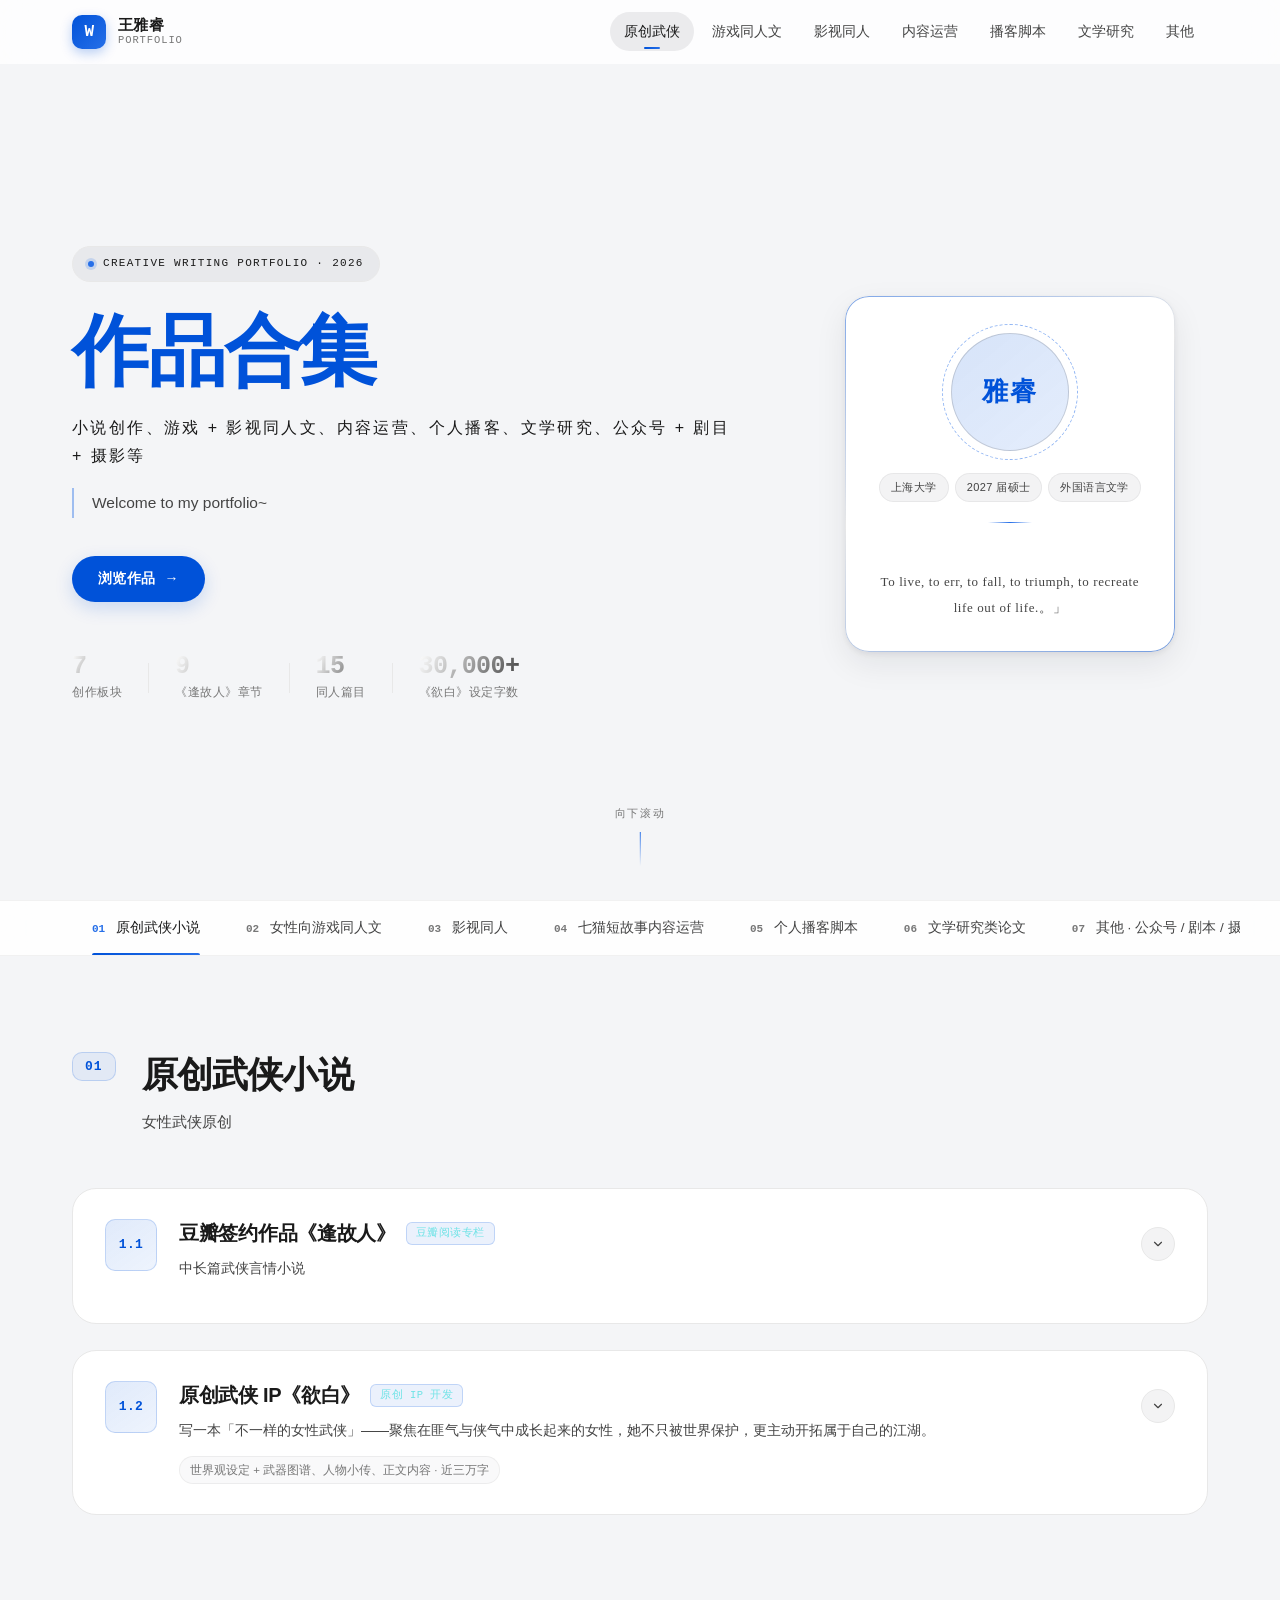
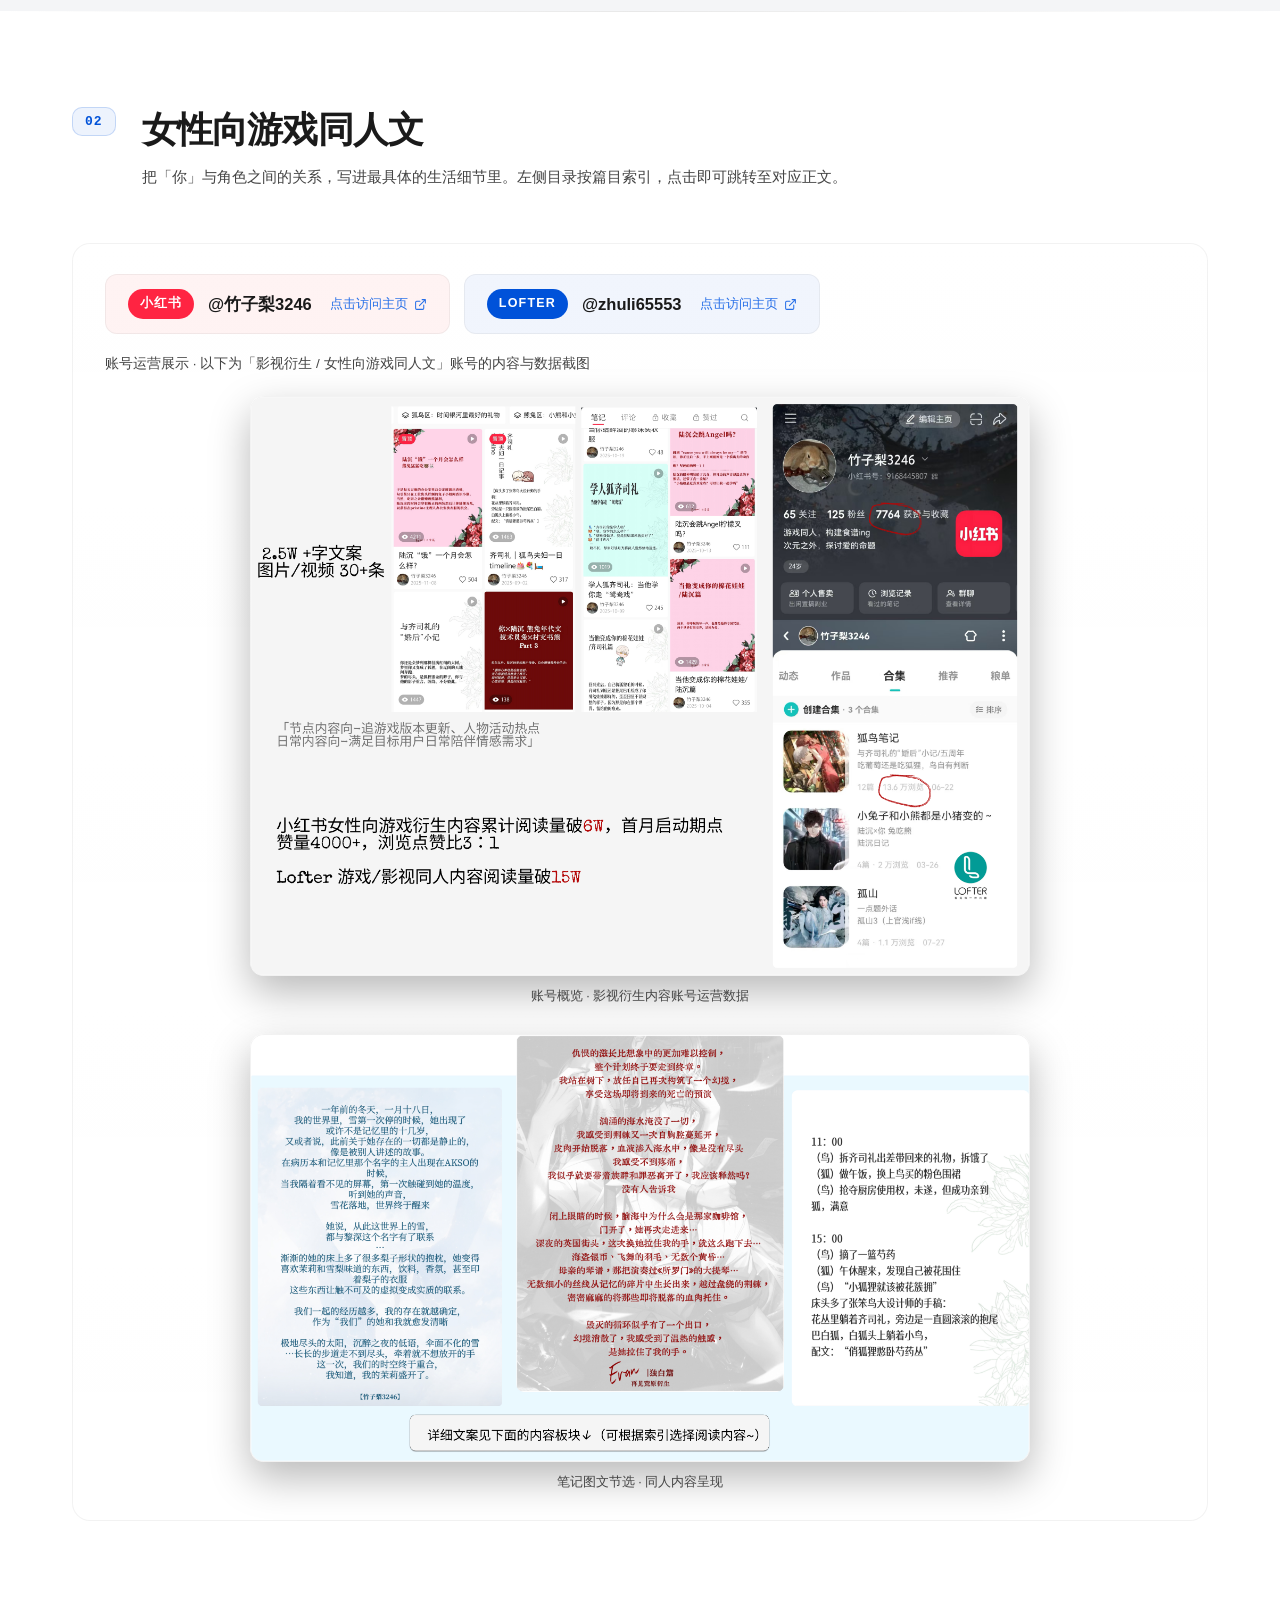
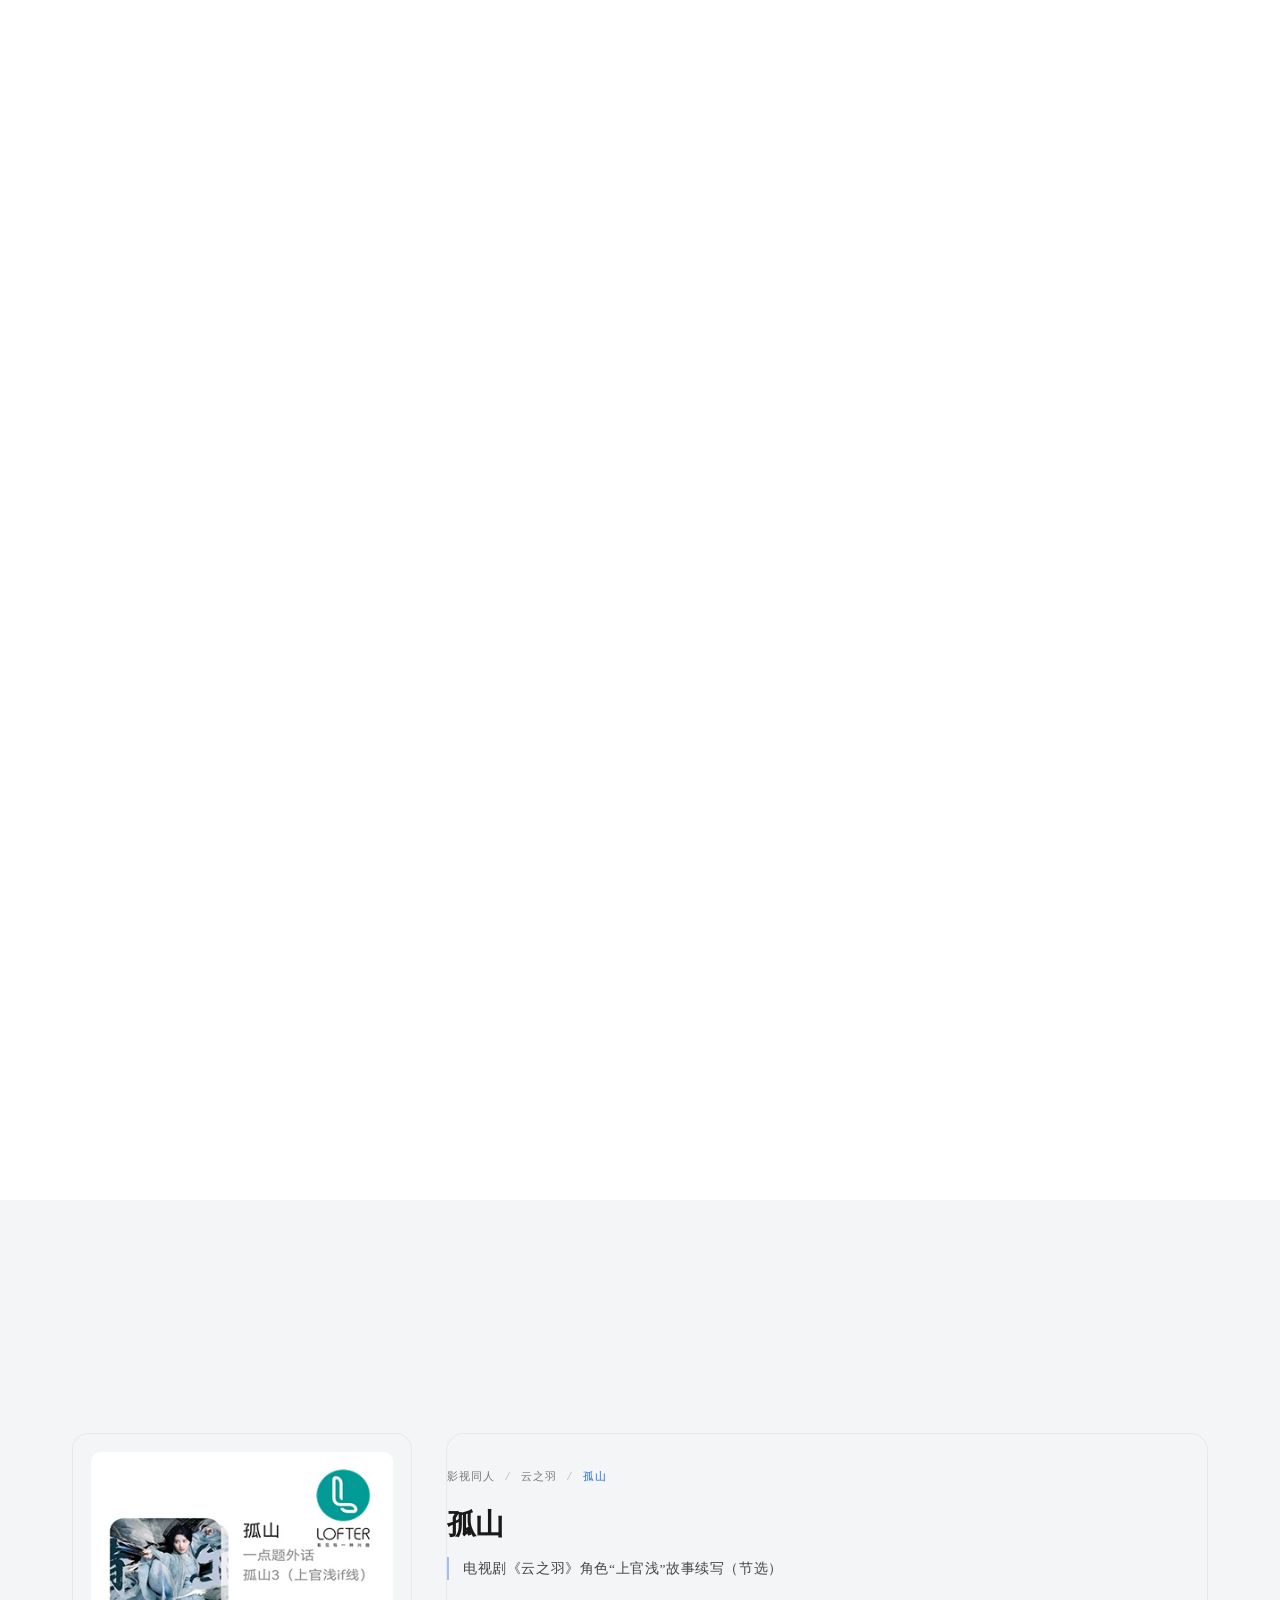
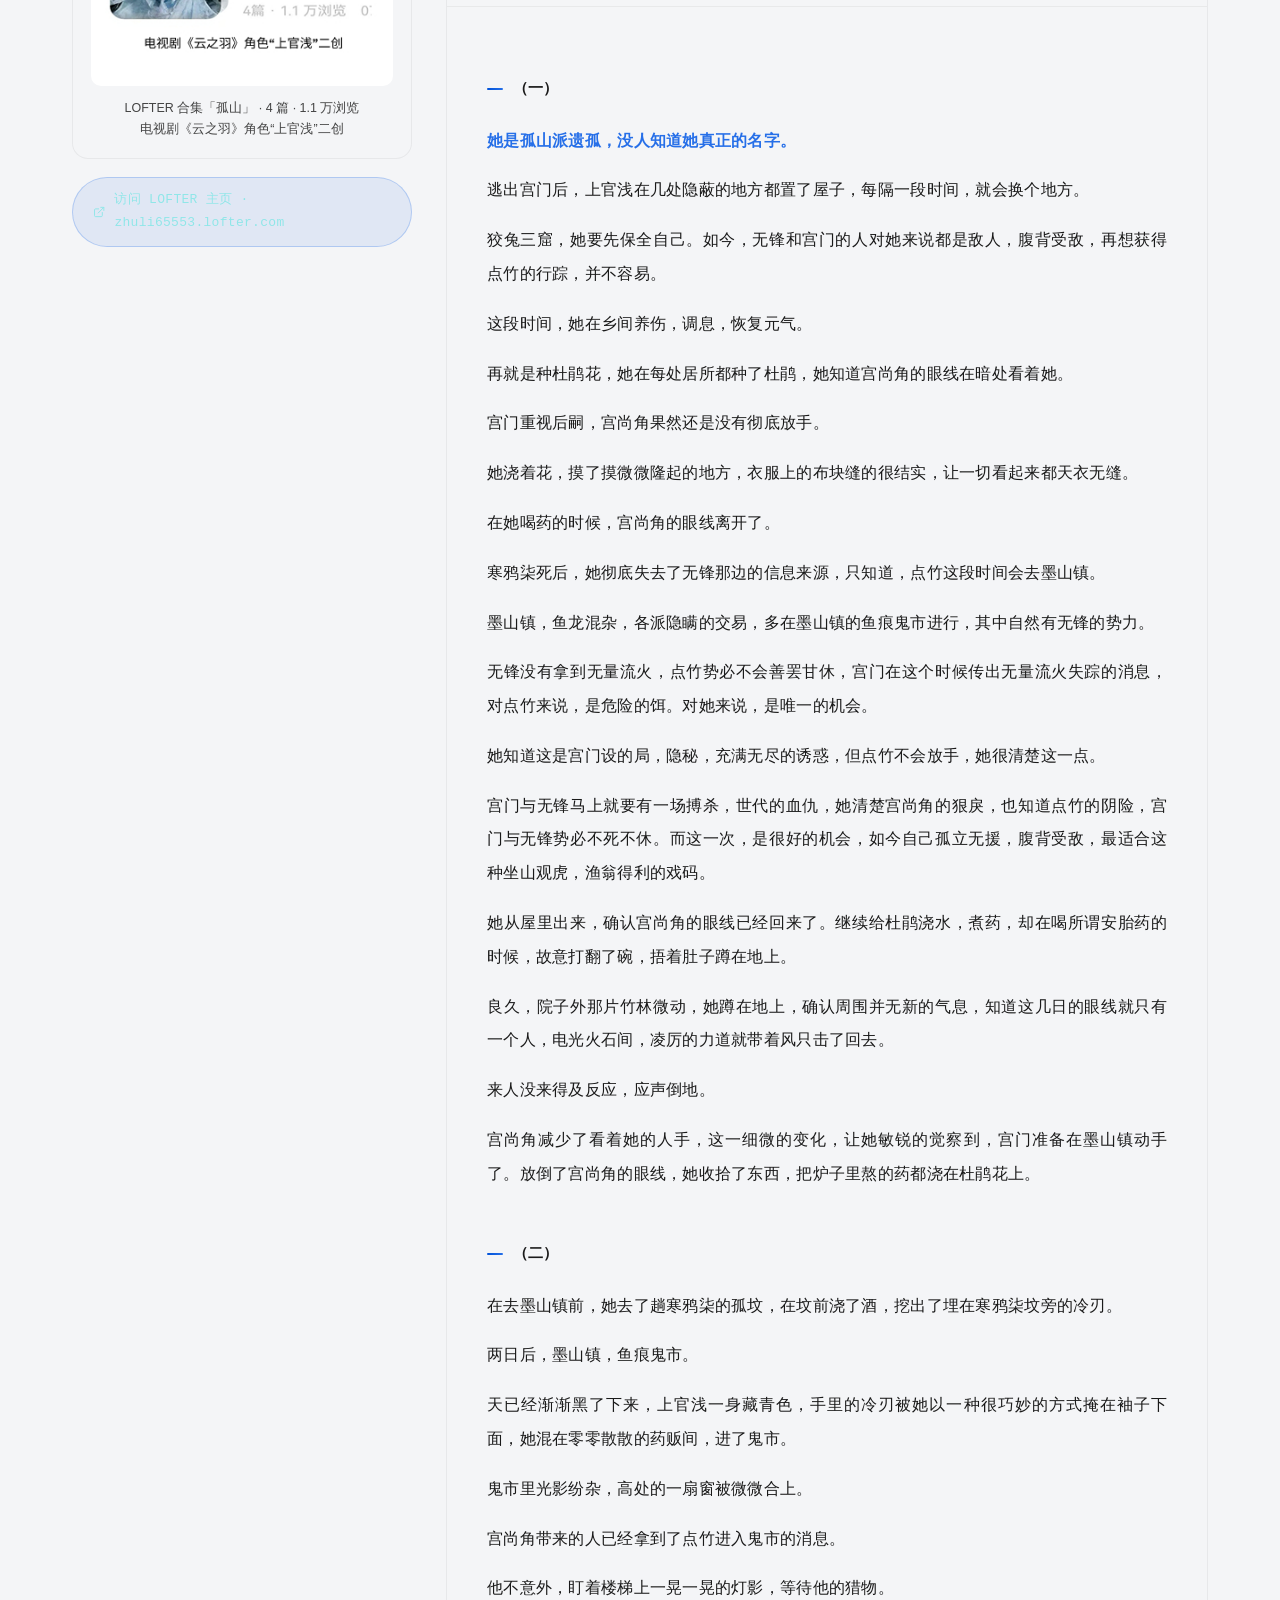
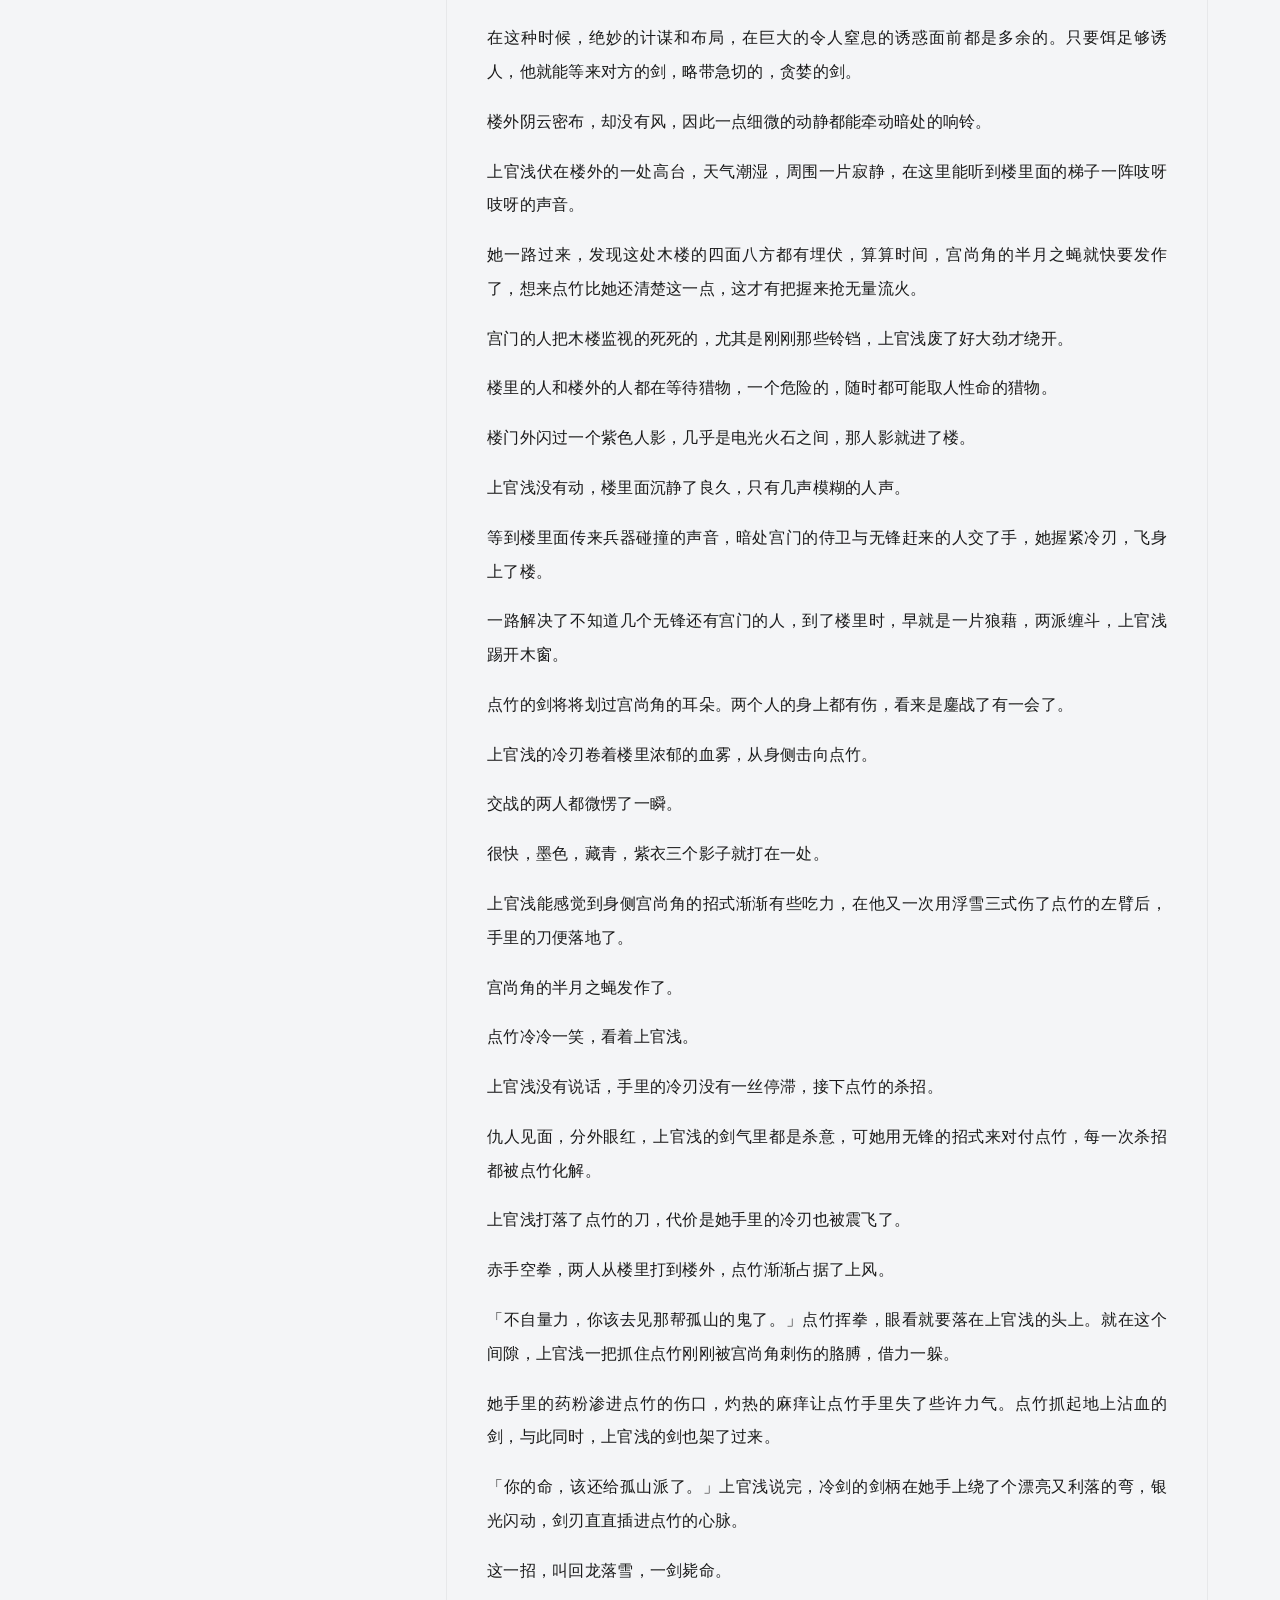
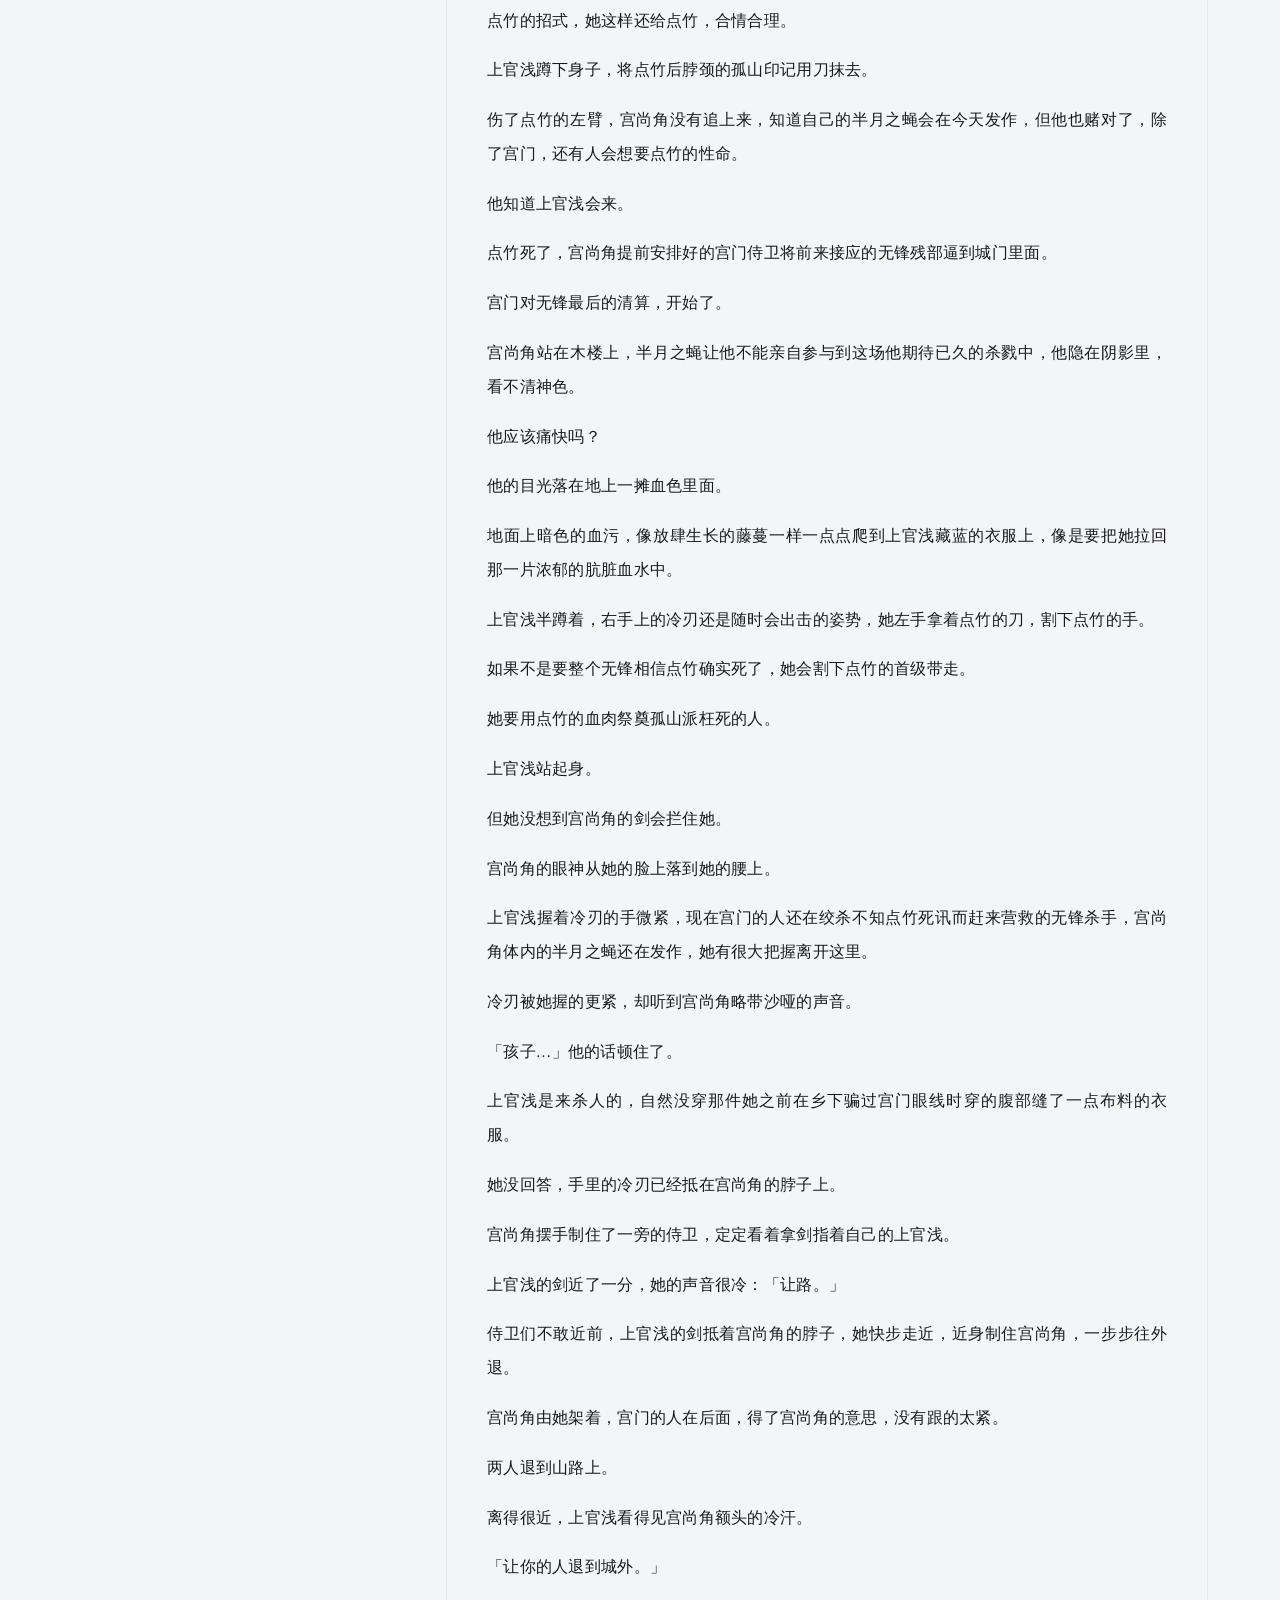
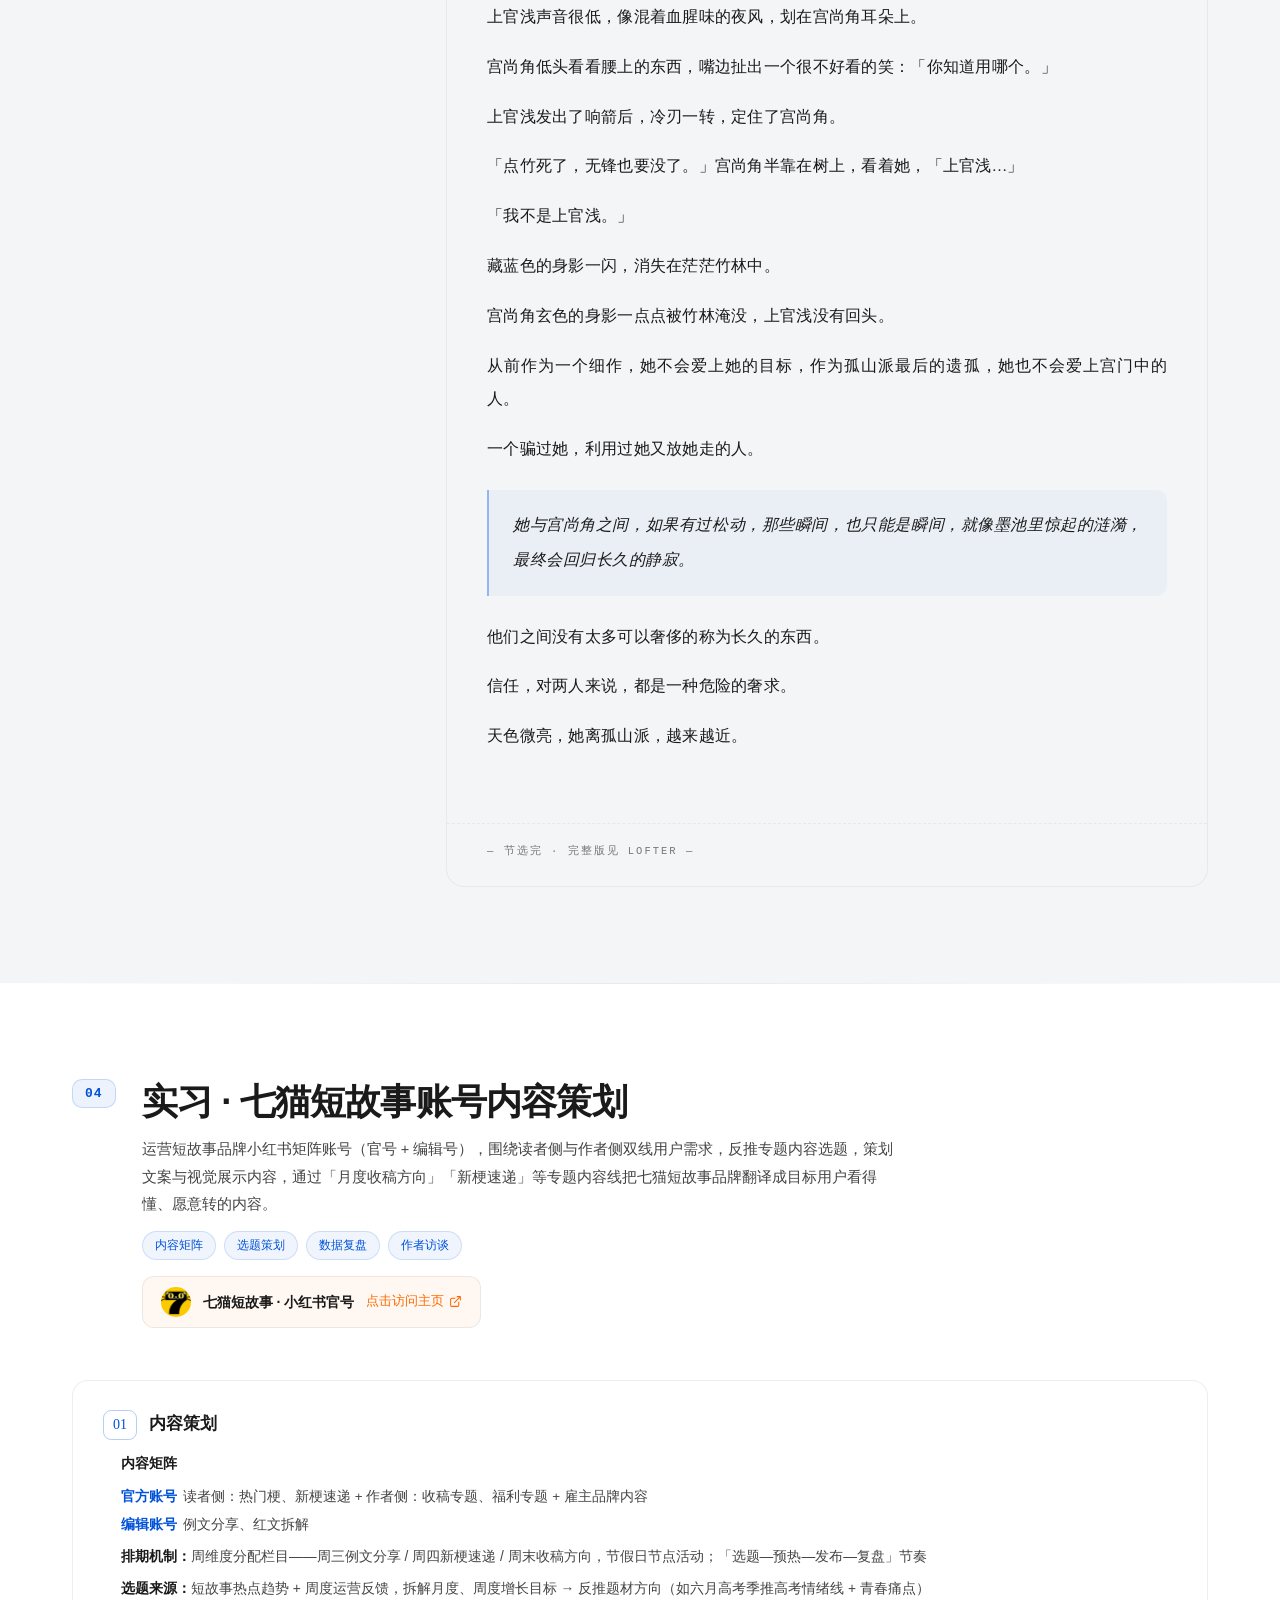
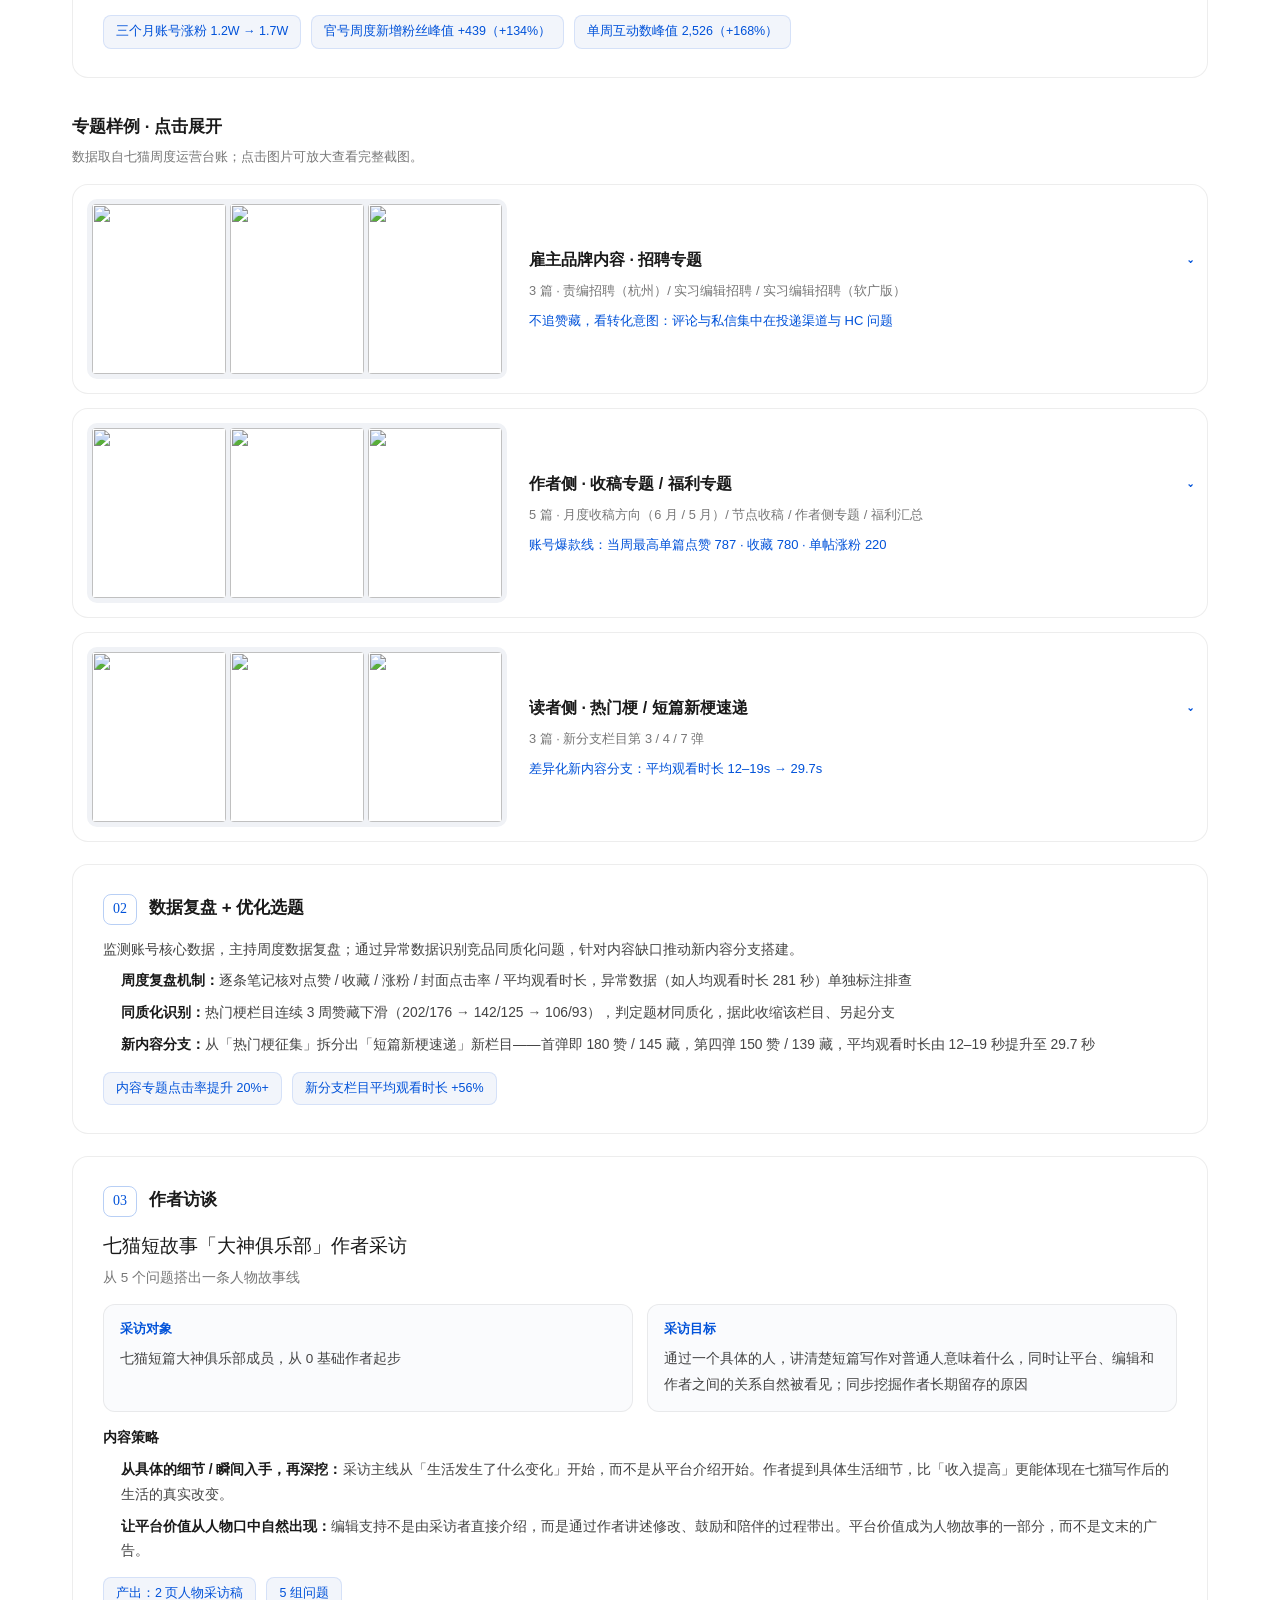
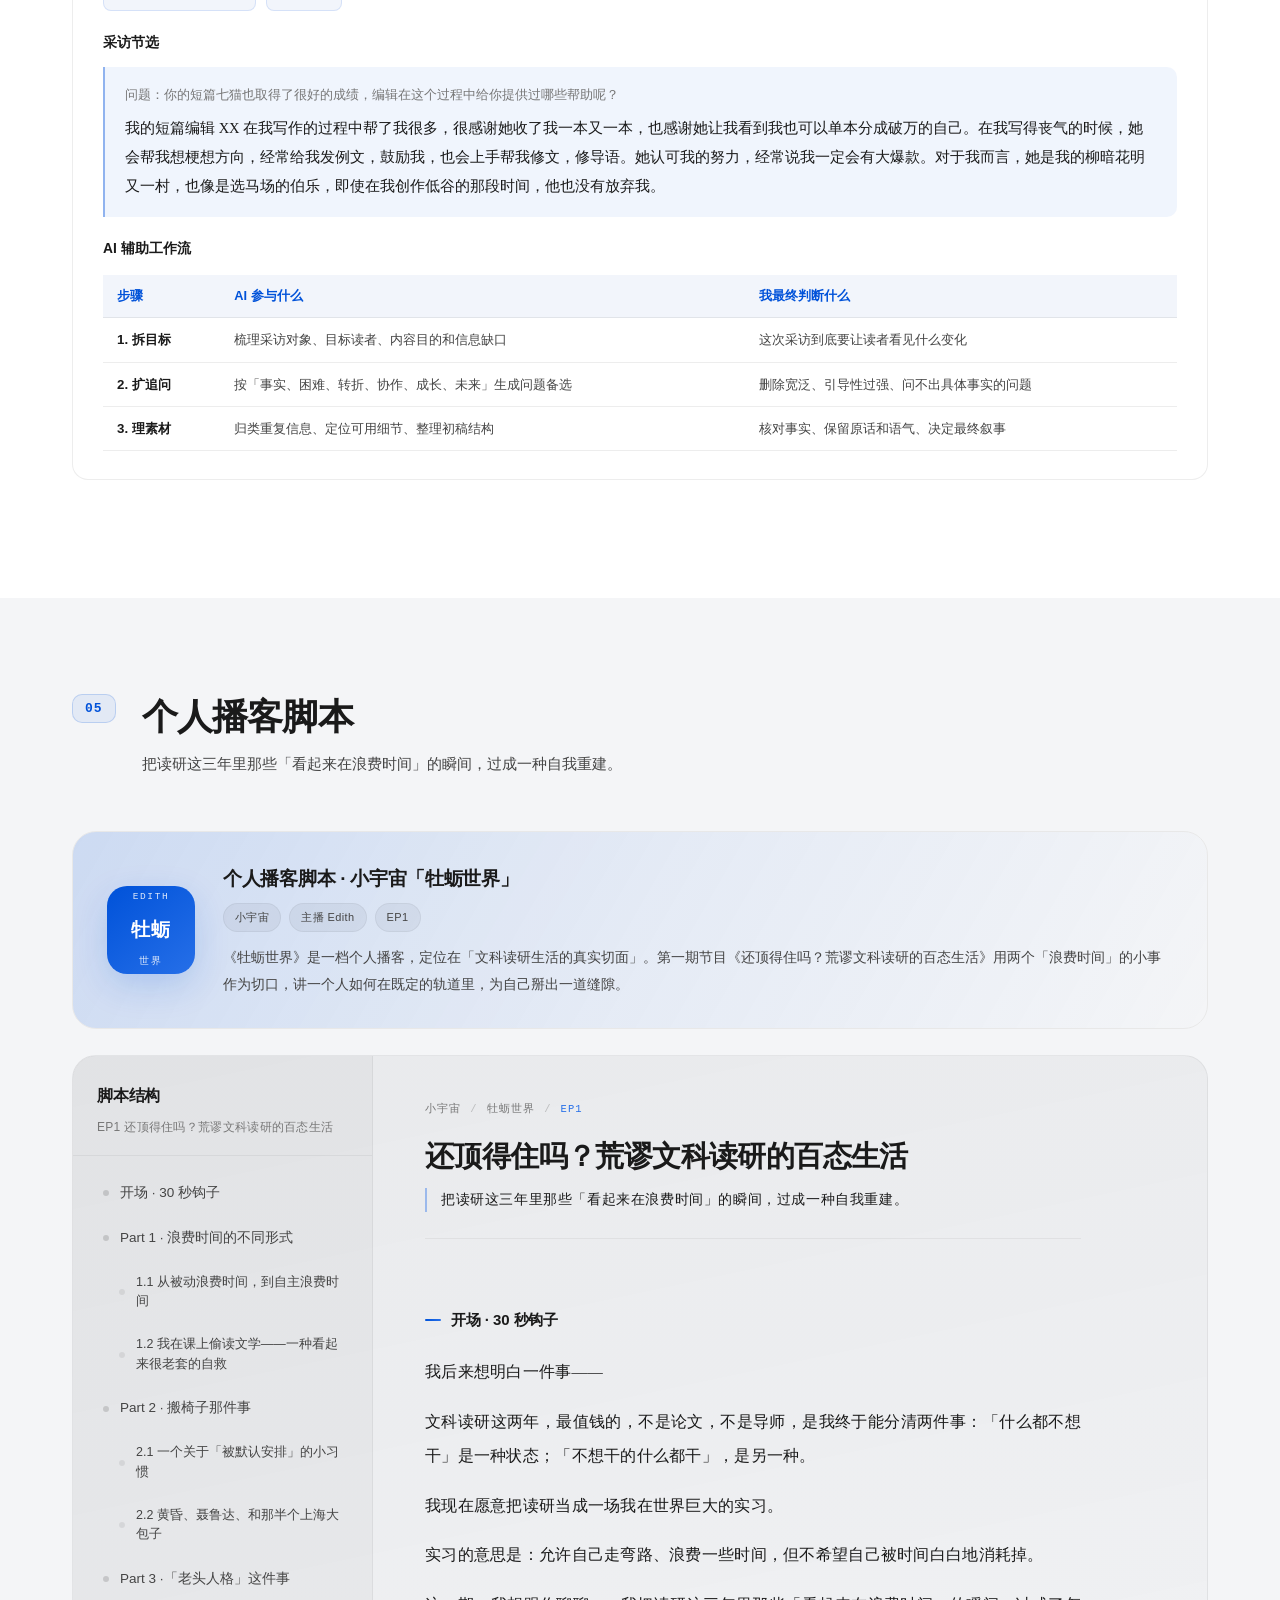
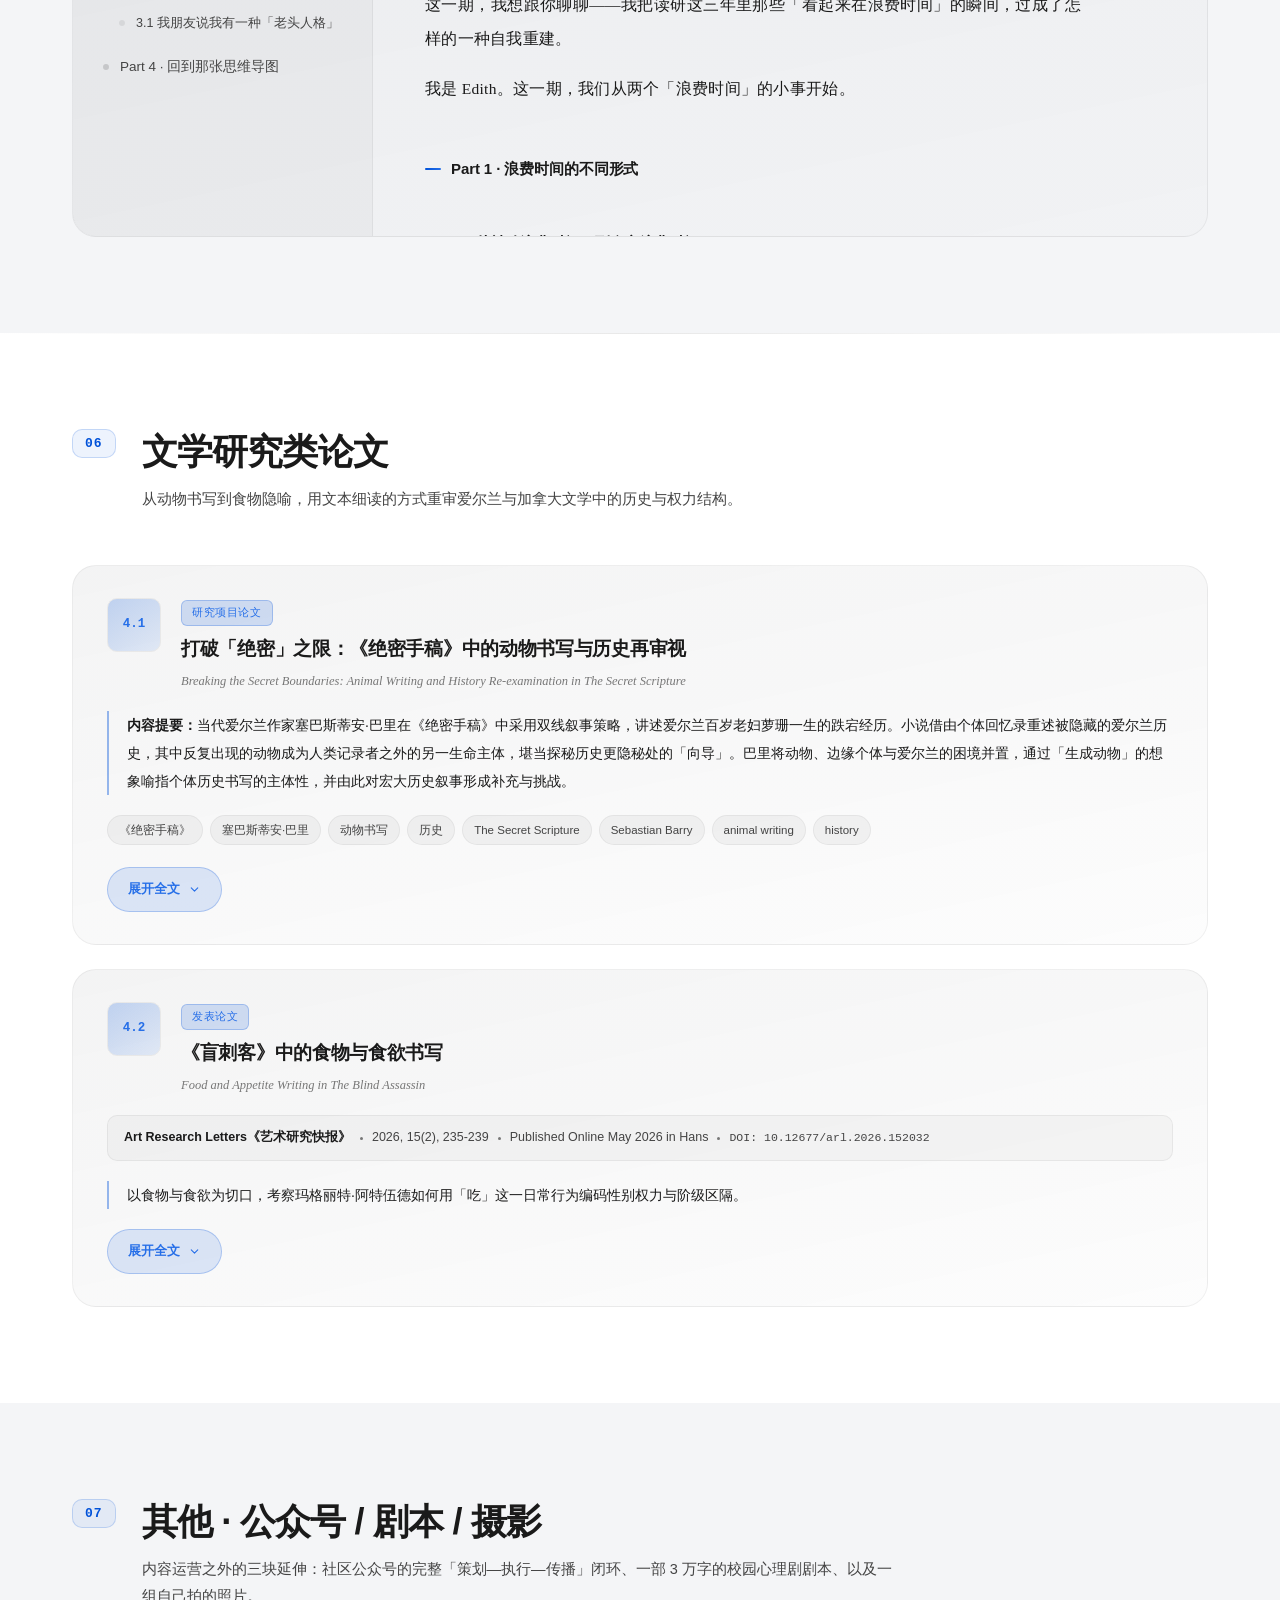
==== commit 7cdd4337: "Update index.html" ====
--- a/index.html
+++ b/index.html
@@ -341,7 +341,7 @@
           <span class="tag">内容矩阵</span><span class="tag">选题策划</span><span class="tag">数据复盘</span><span class="tag">作者访谈</span>
         </div>
         <a class="acct-btn" href="https://www.xiaohongshu.com/user/profile/65659c78000000003c00e342?xsec_token=ABYcqYv3ctzREuWDObhH7OEIv2dgdyKXacryrOJPKacXc%3D&xsec_source=pc_search" target="_blank" rel="noopener">
-          <span class="catlogo"><img src="assets-0608/qimao-logo.png" alt="七猫"></span>
+          <span class="catlogo"><img src="qimao-logo.png" alt="七猫"></span>
           <span class="nm">七猫短故事 · 小红书官号</span>
           <span class="cta">点击访问主页
             <svg viewBox="0 0 24 24" width="13" height="13"><path d="M18 13v6a2 2 0 0 1-2 2H5a2 2 0 0 1-2-2V8a2 2 0 0 1 2-2h6M15 3h6v6M10 14 21 3" fill="none" stroke="currentColor" stroke-width="1.9" stroke-linecap="round" stroke-linejoin="round"/></svg>
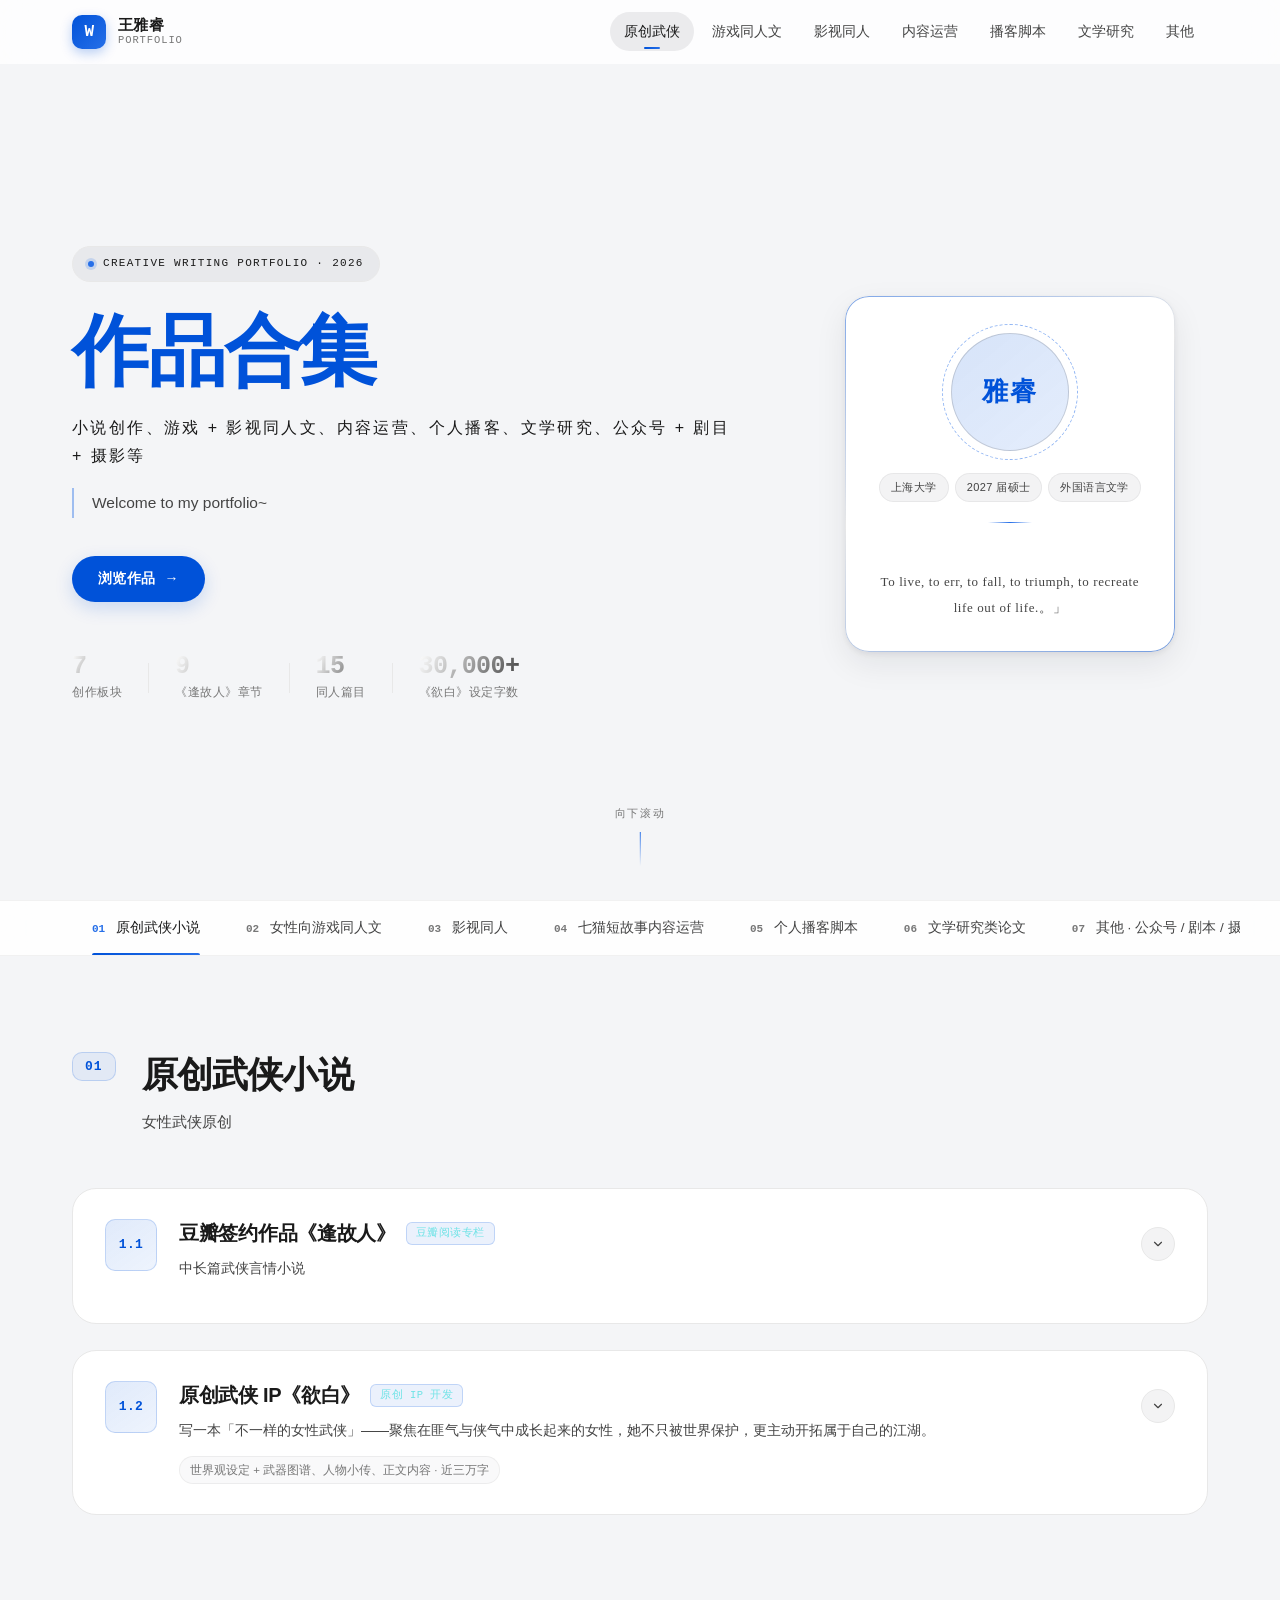
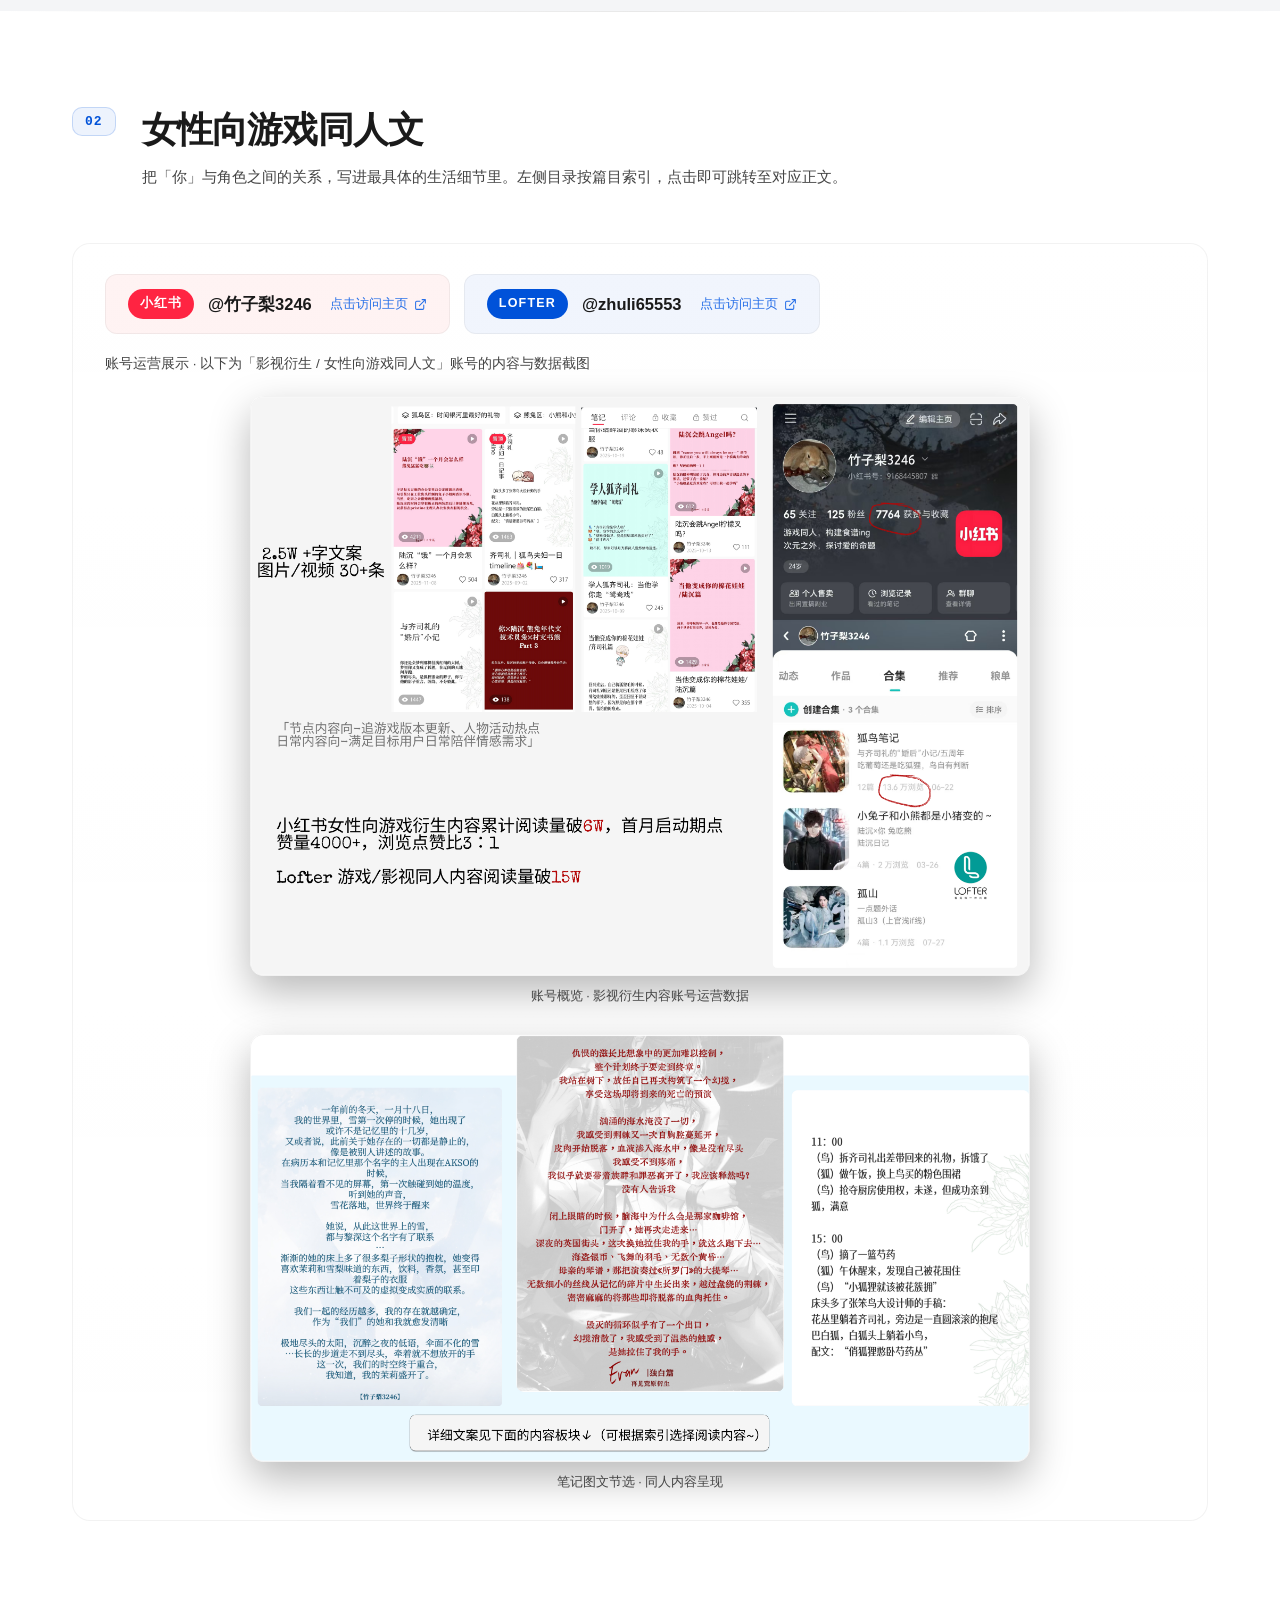
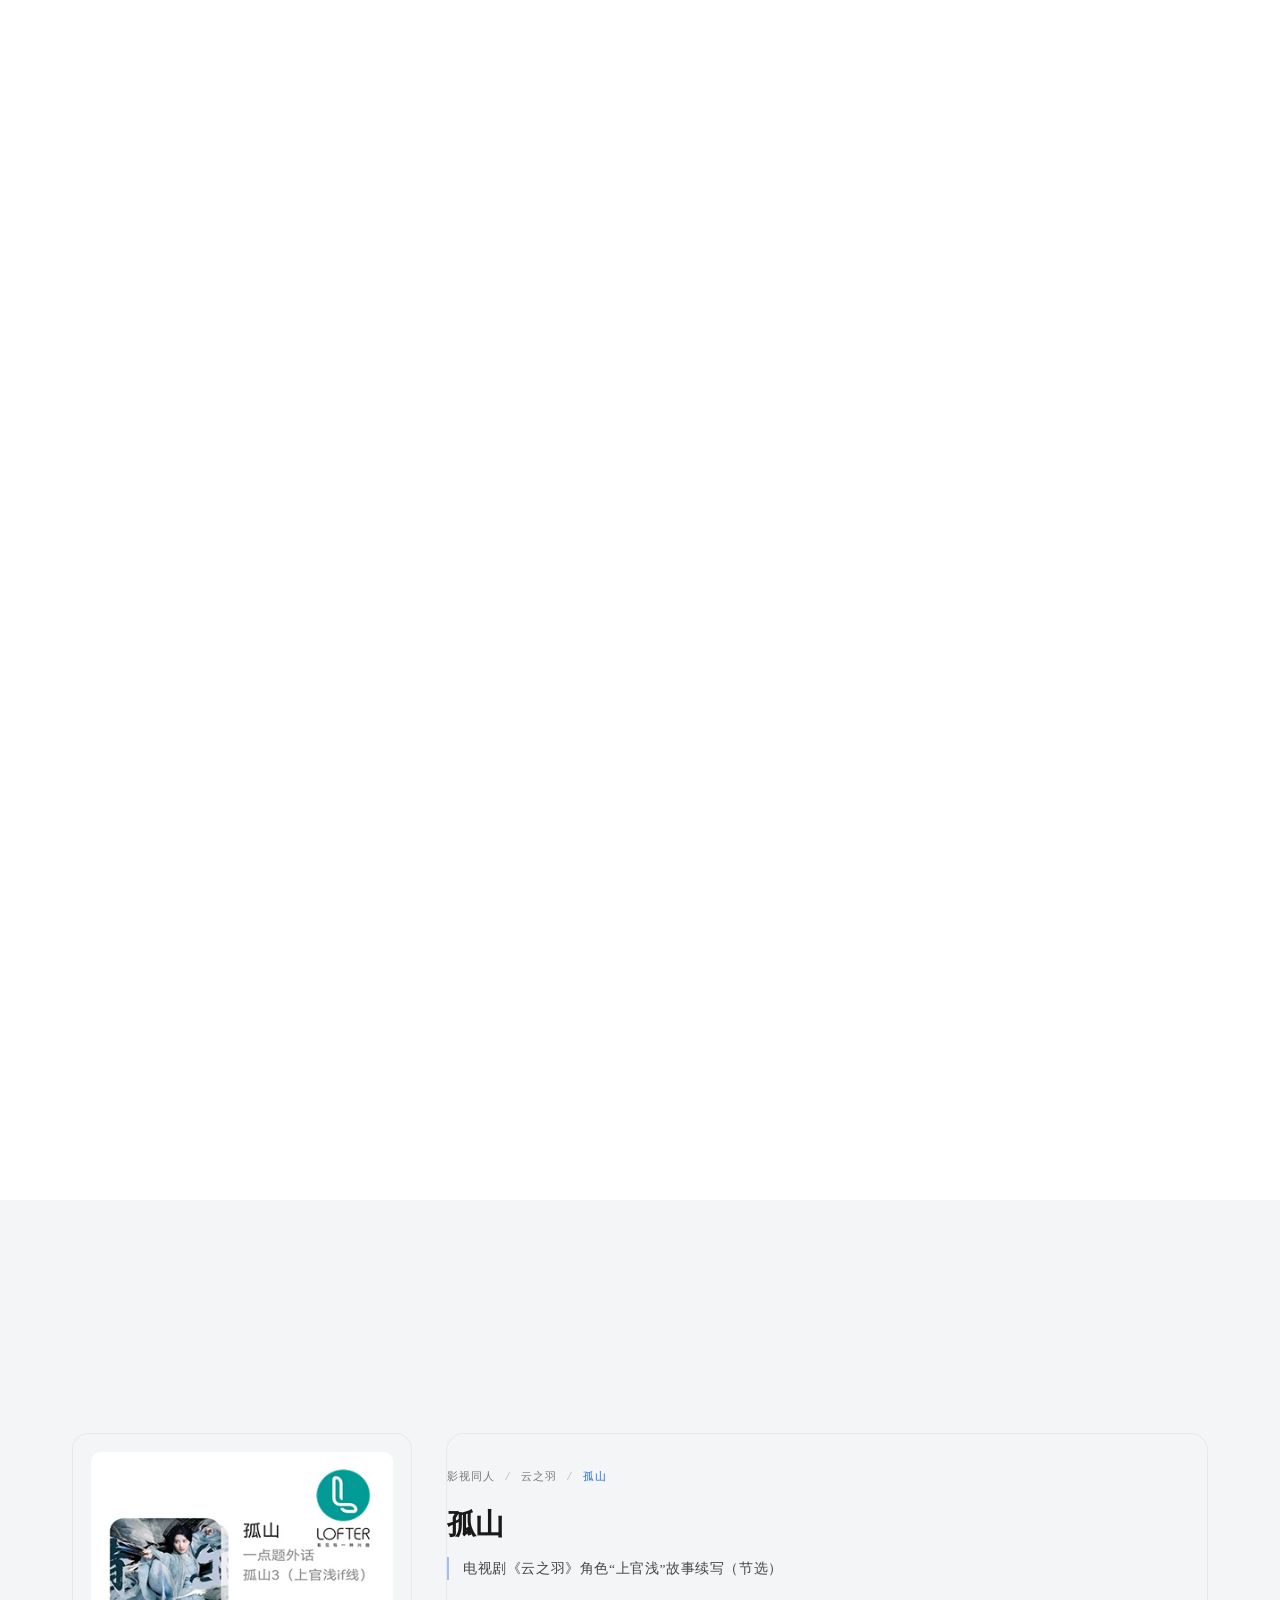
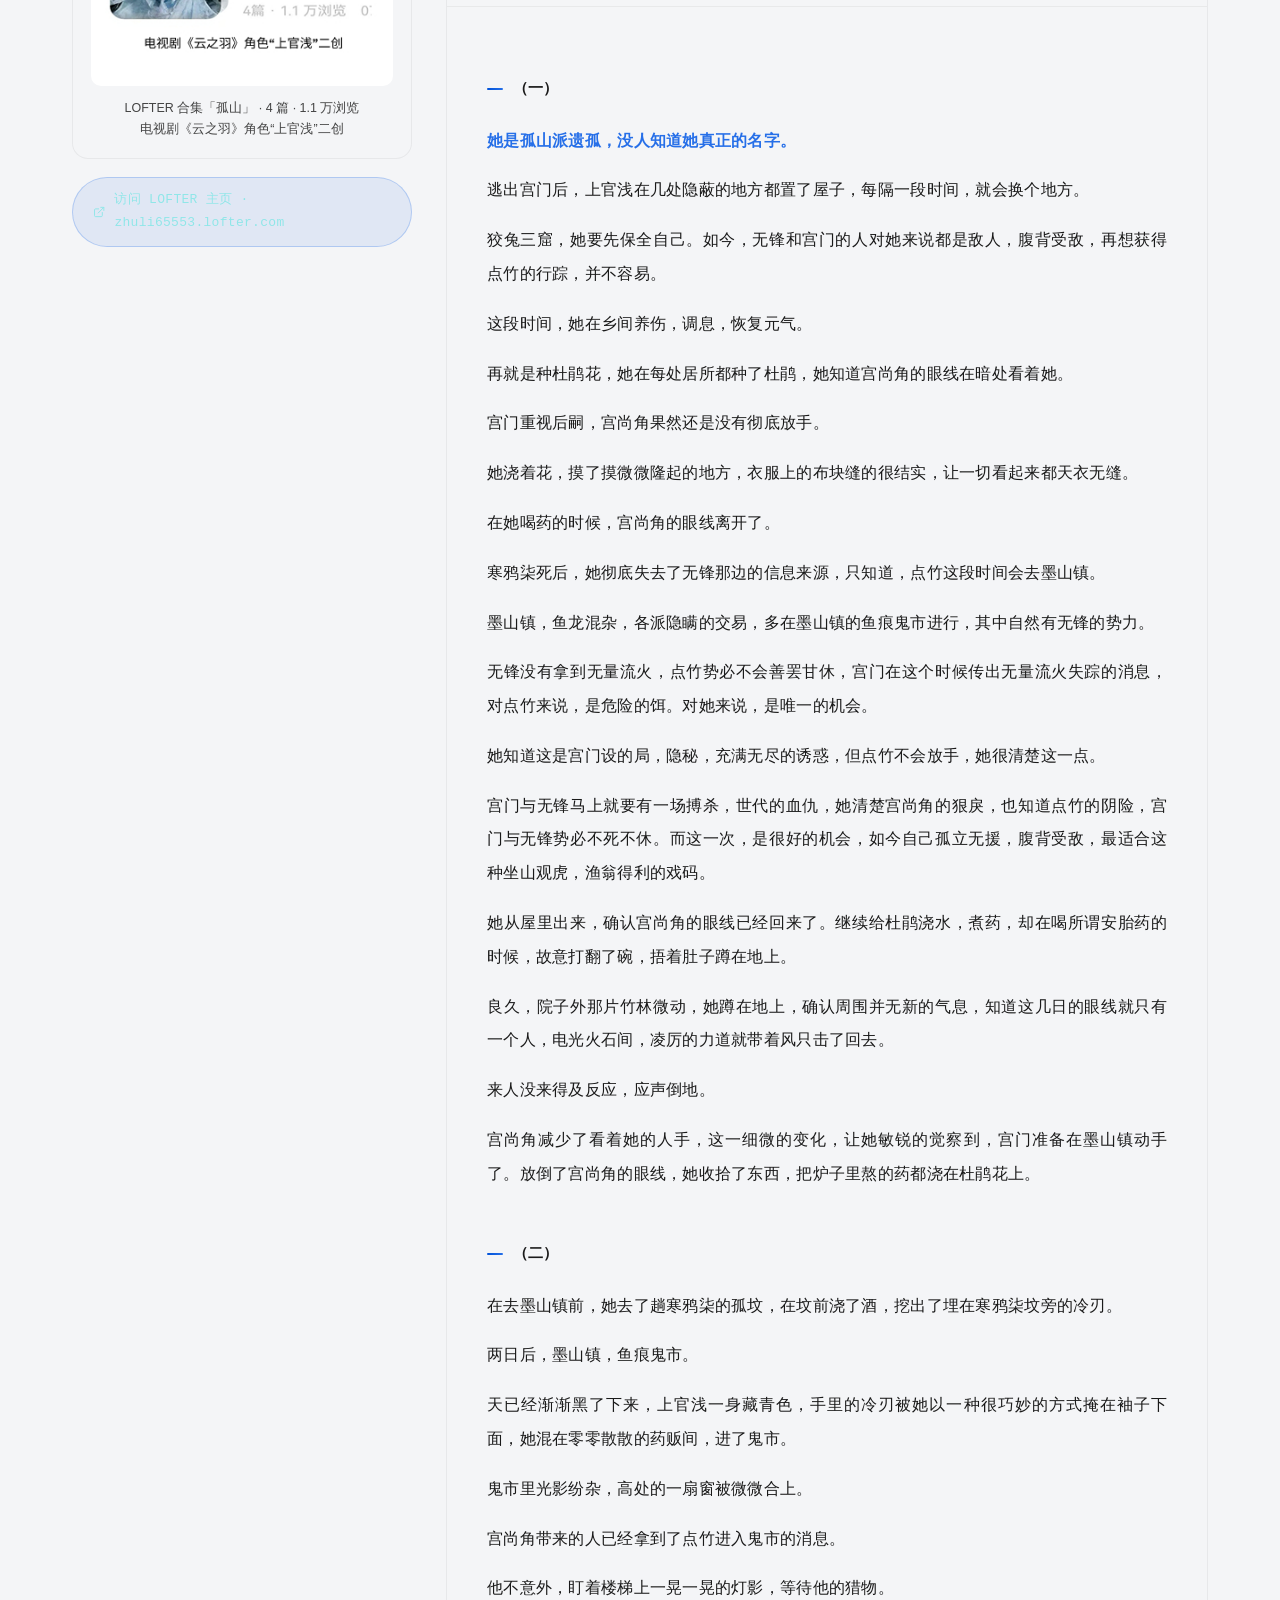
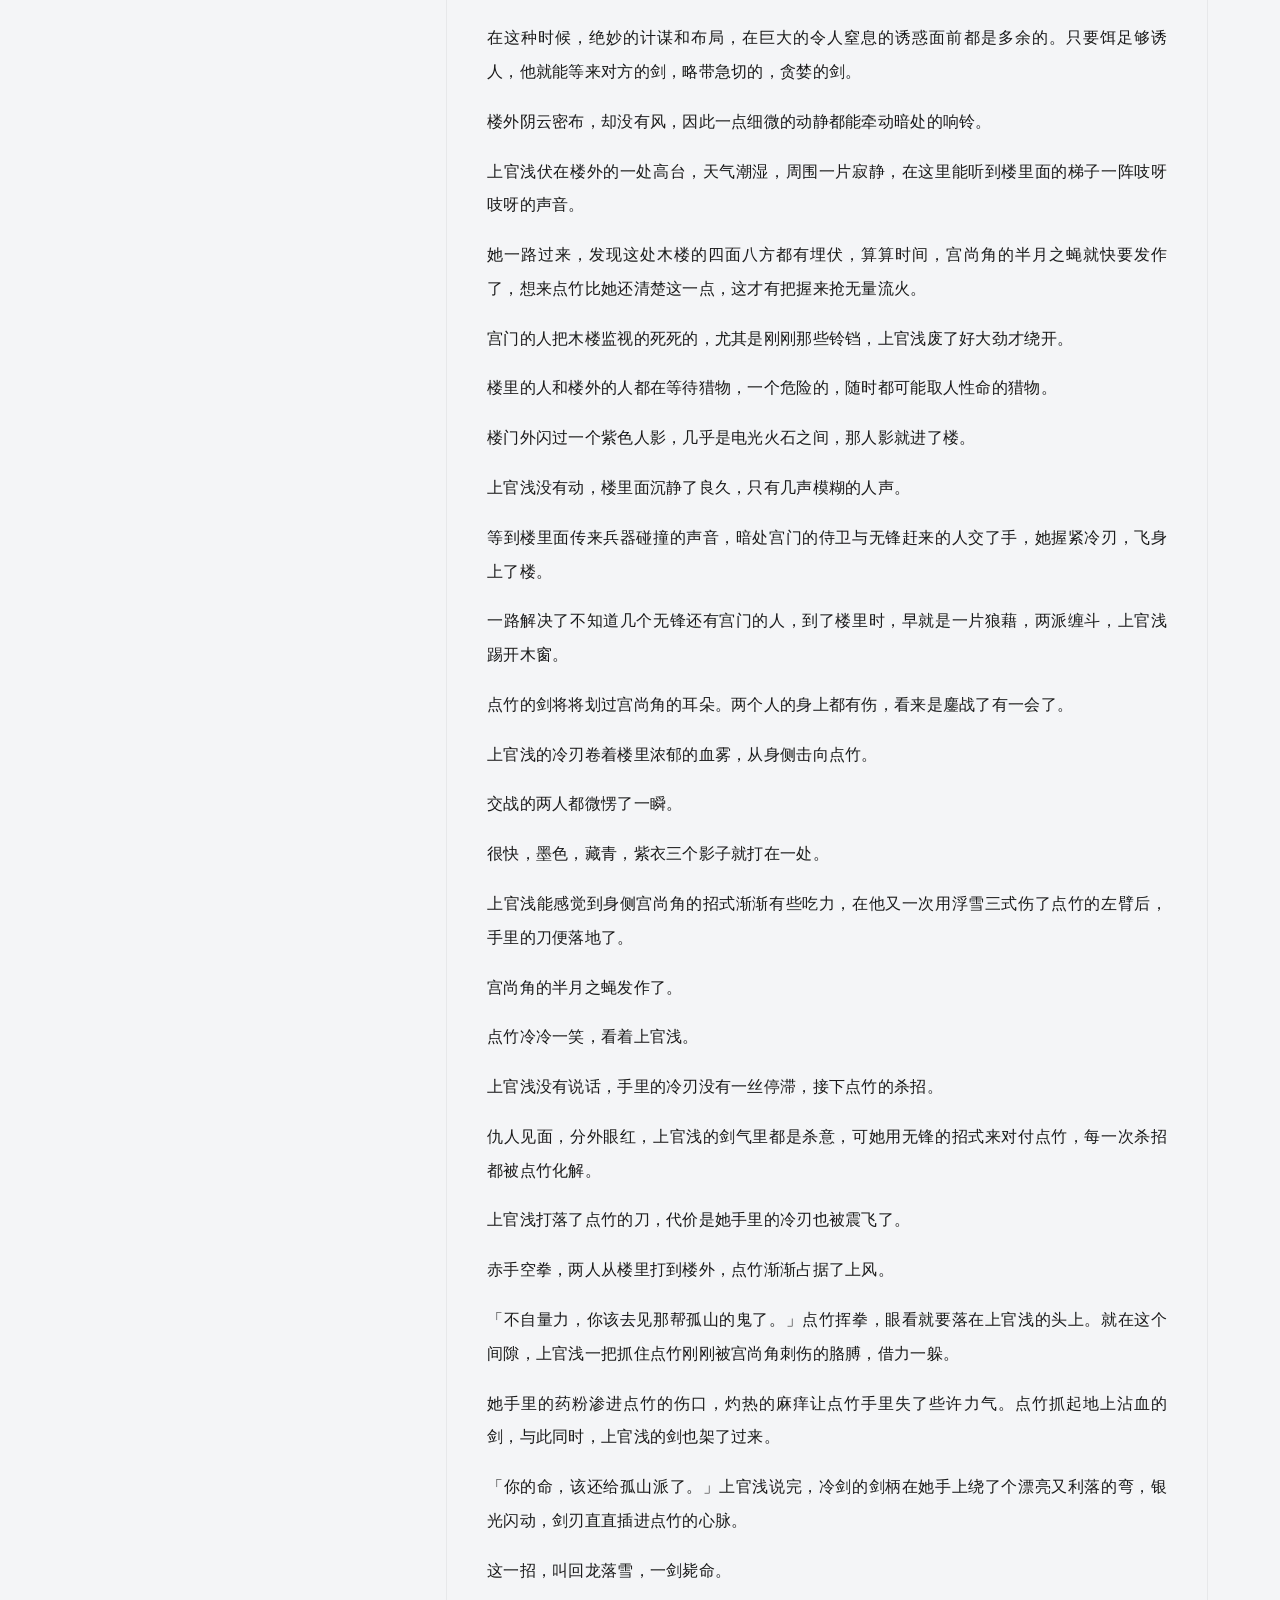
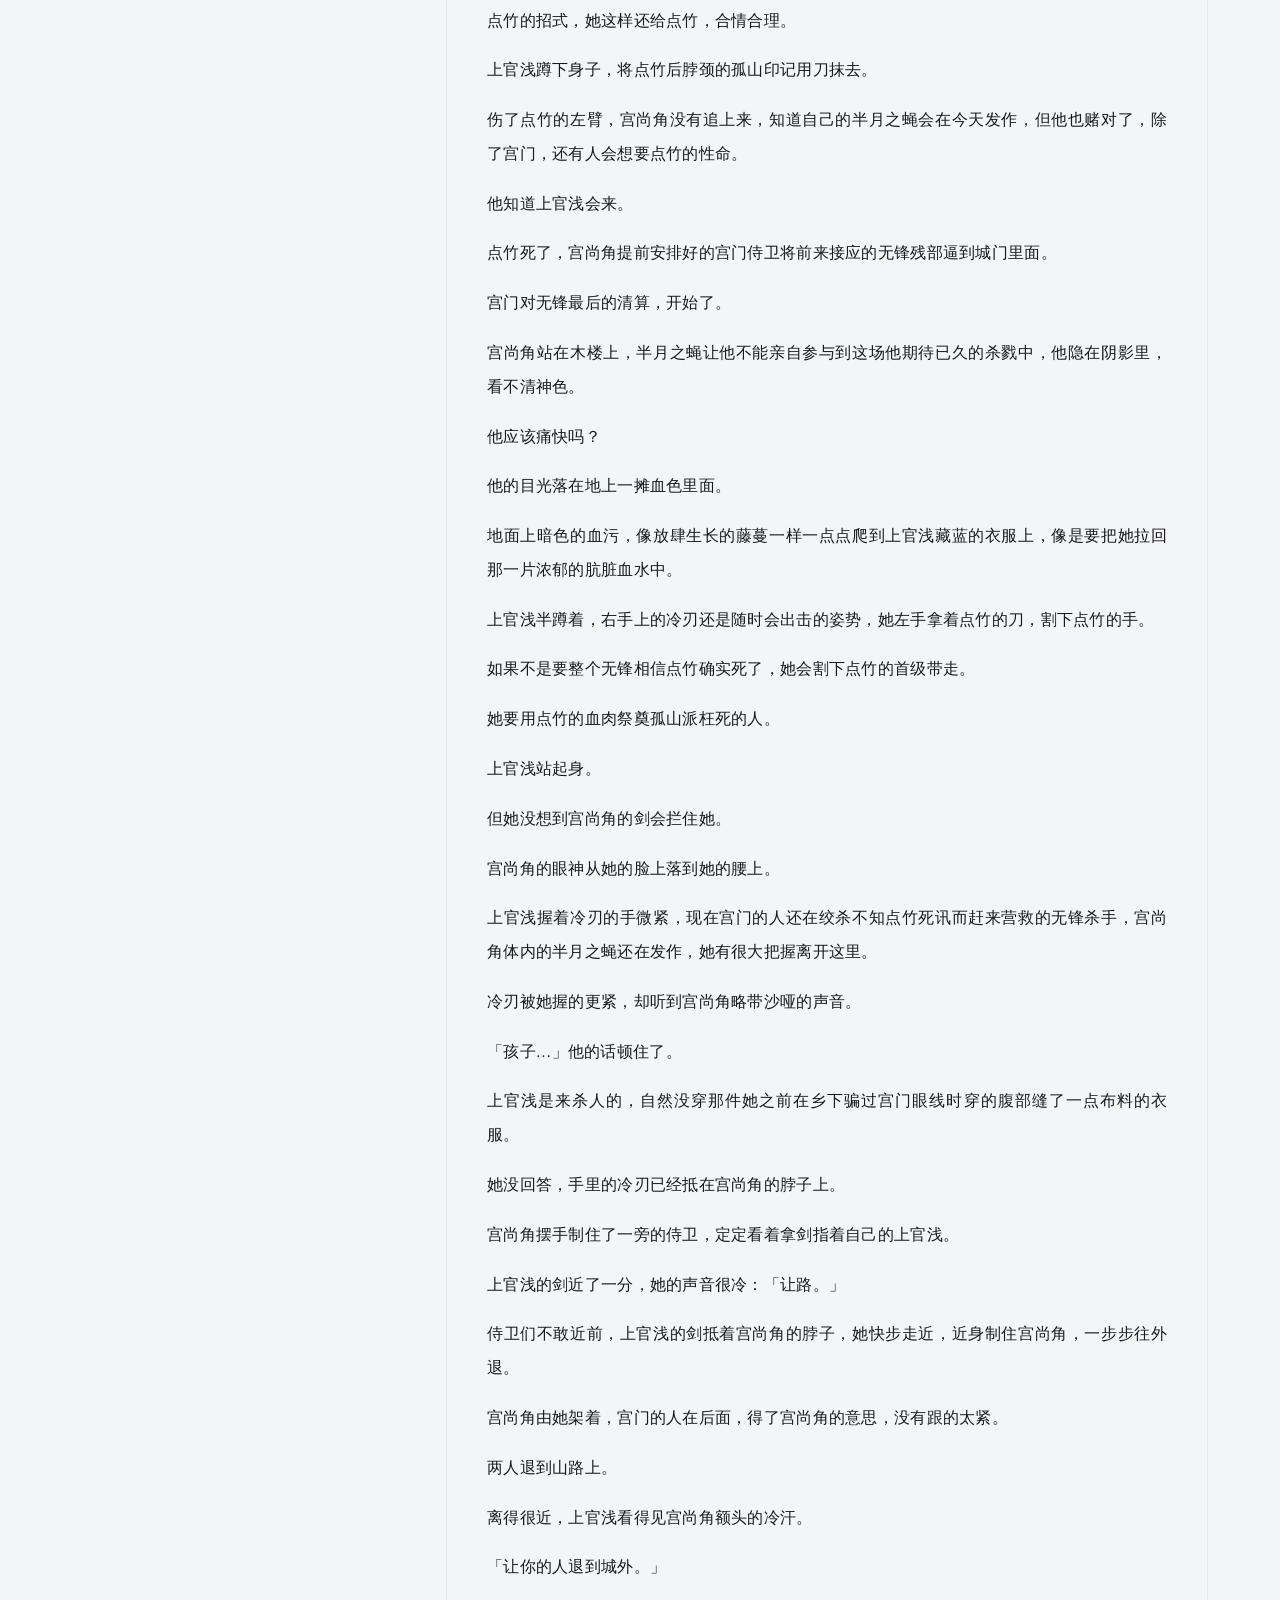
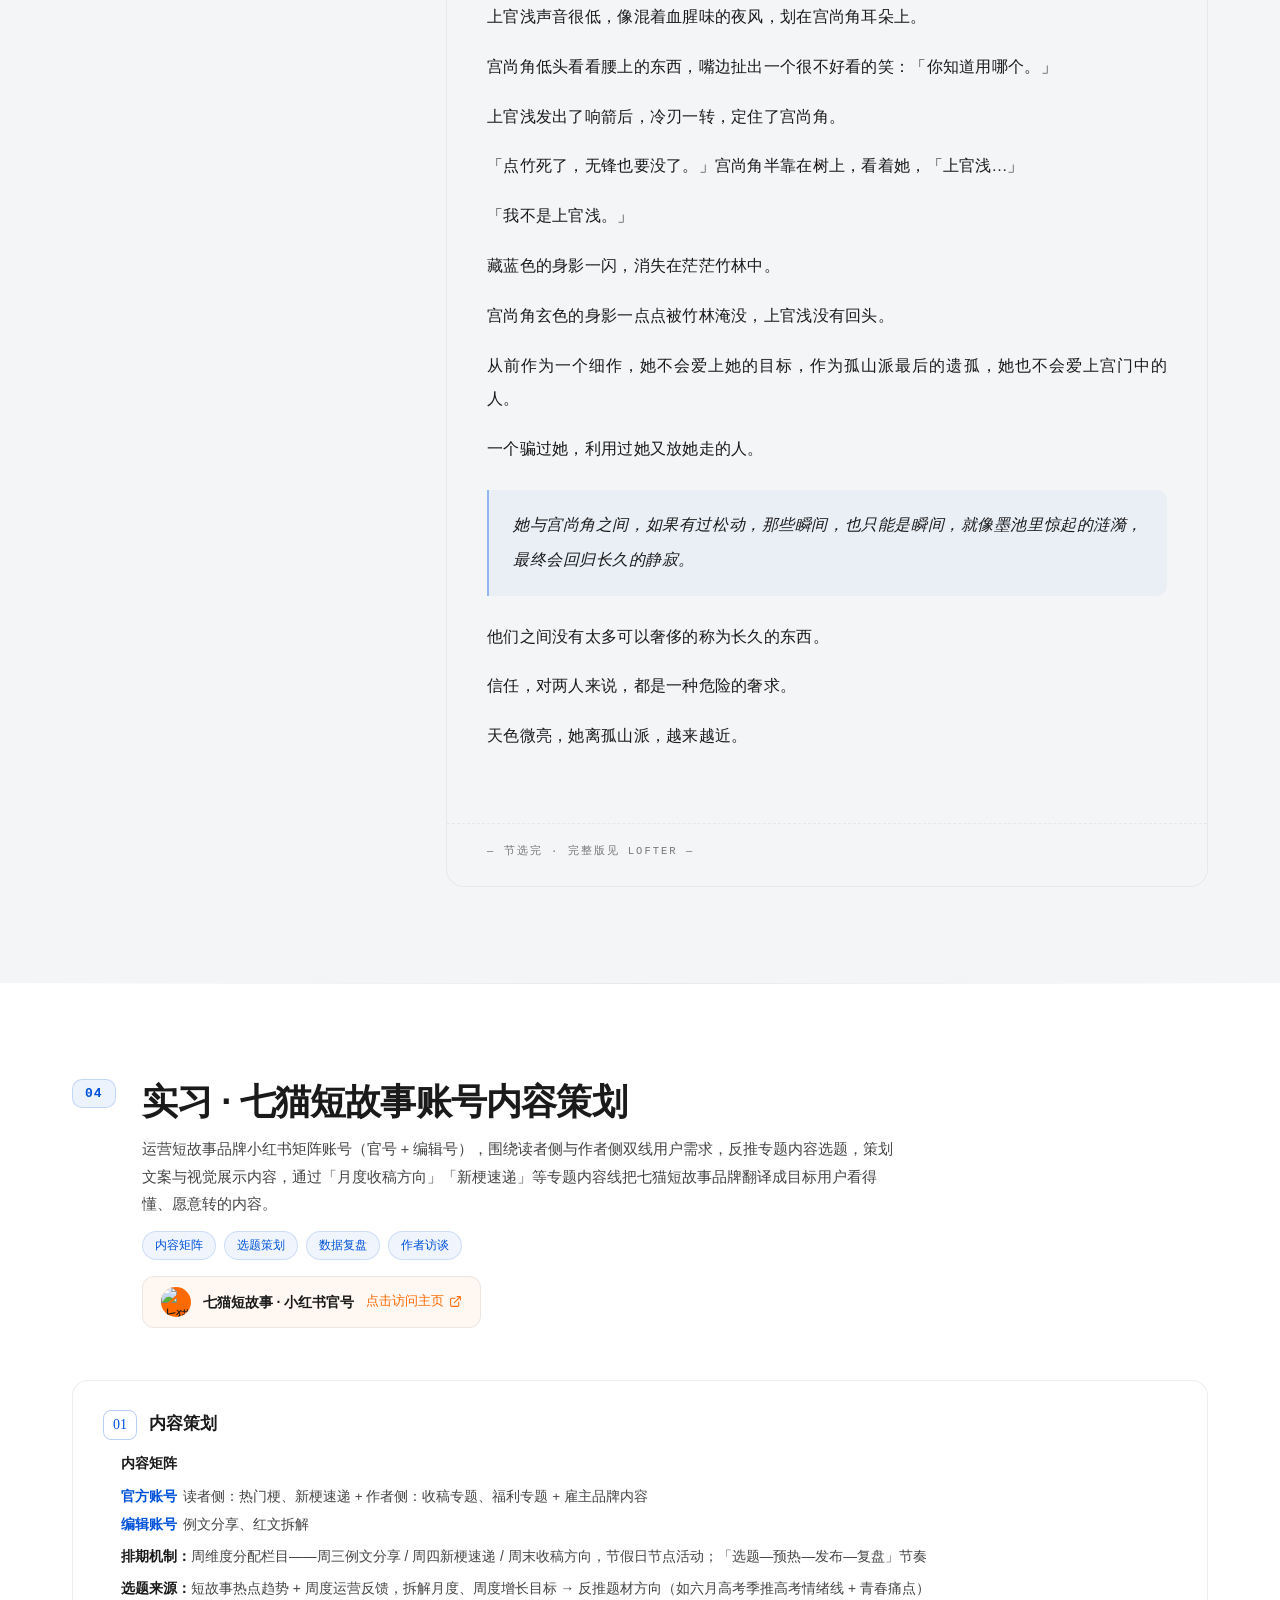
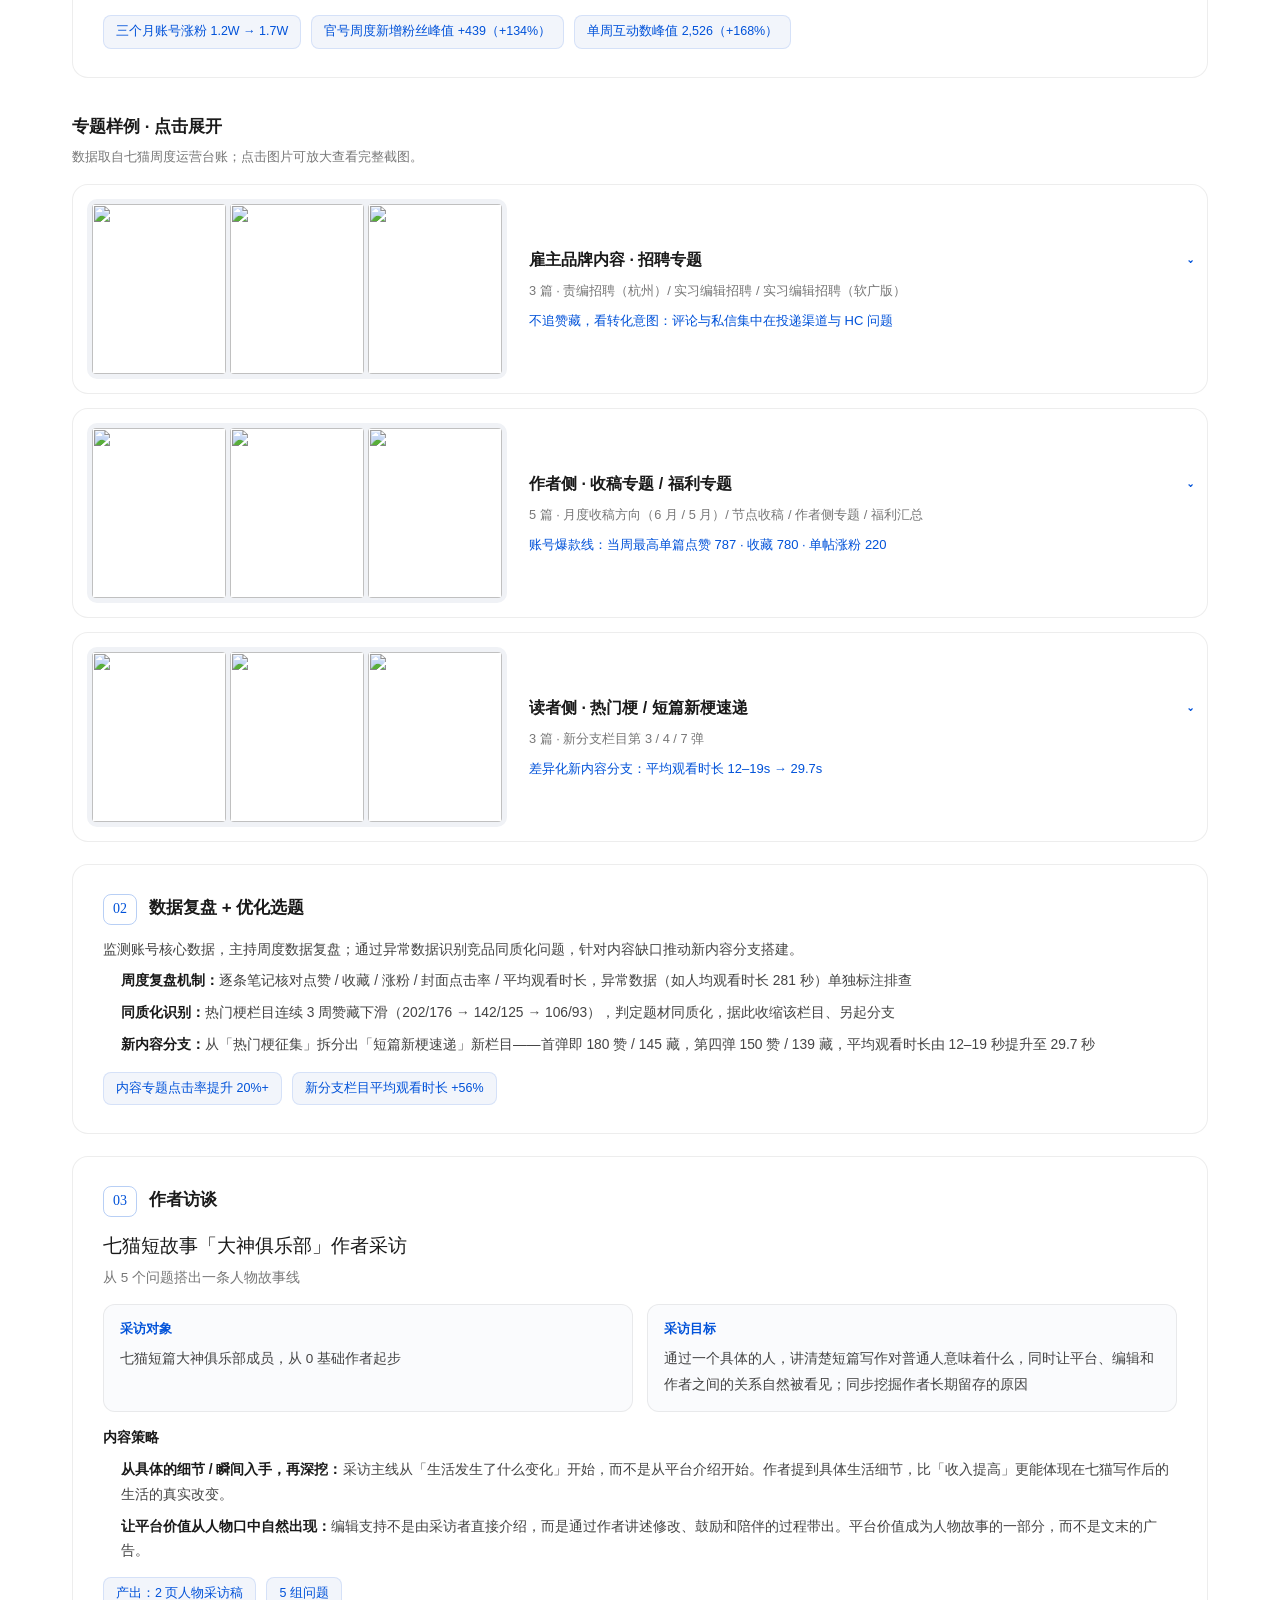
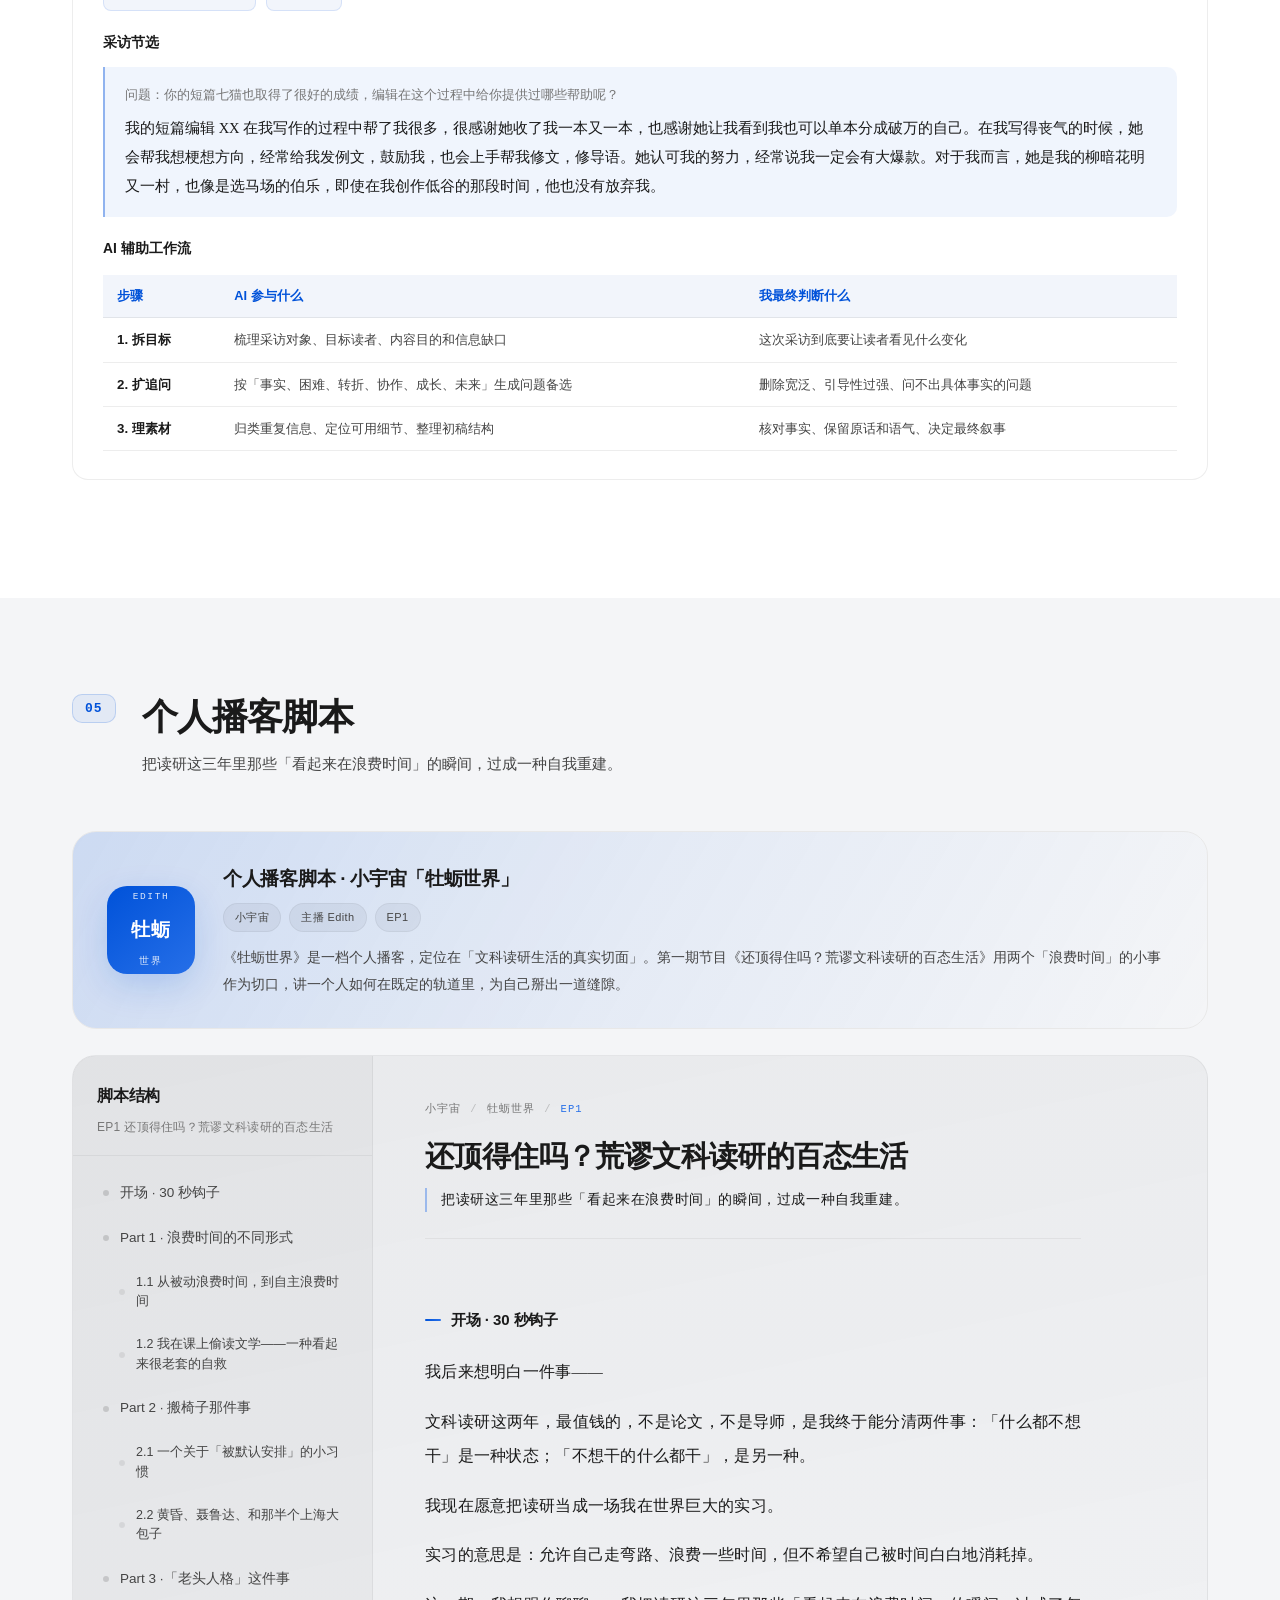
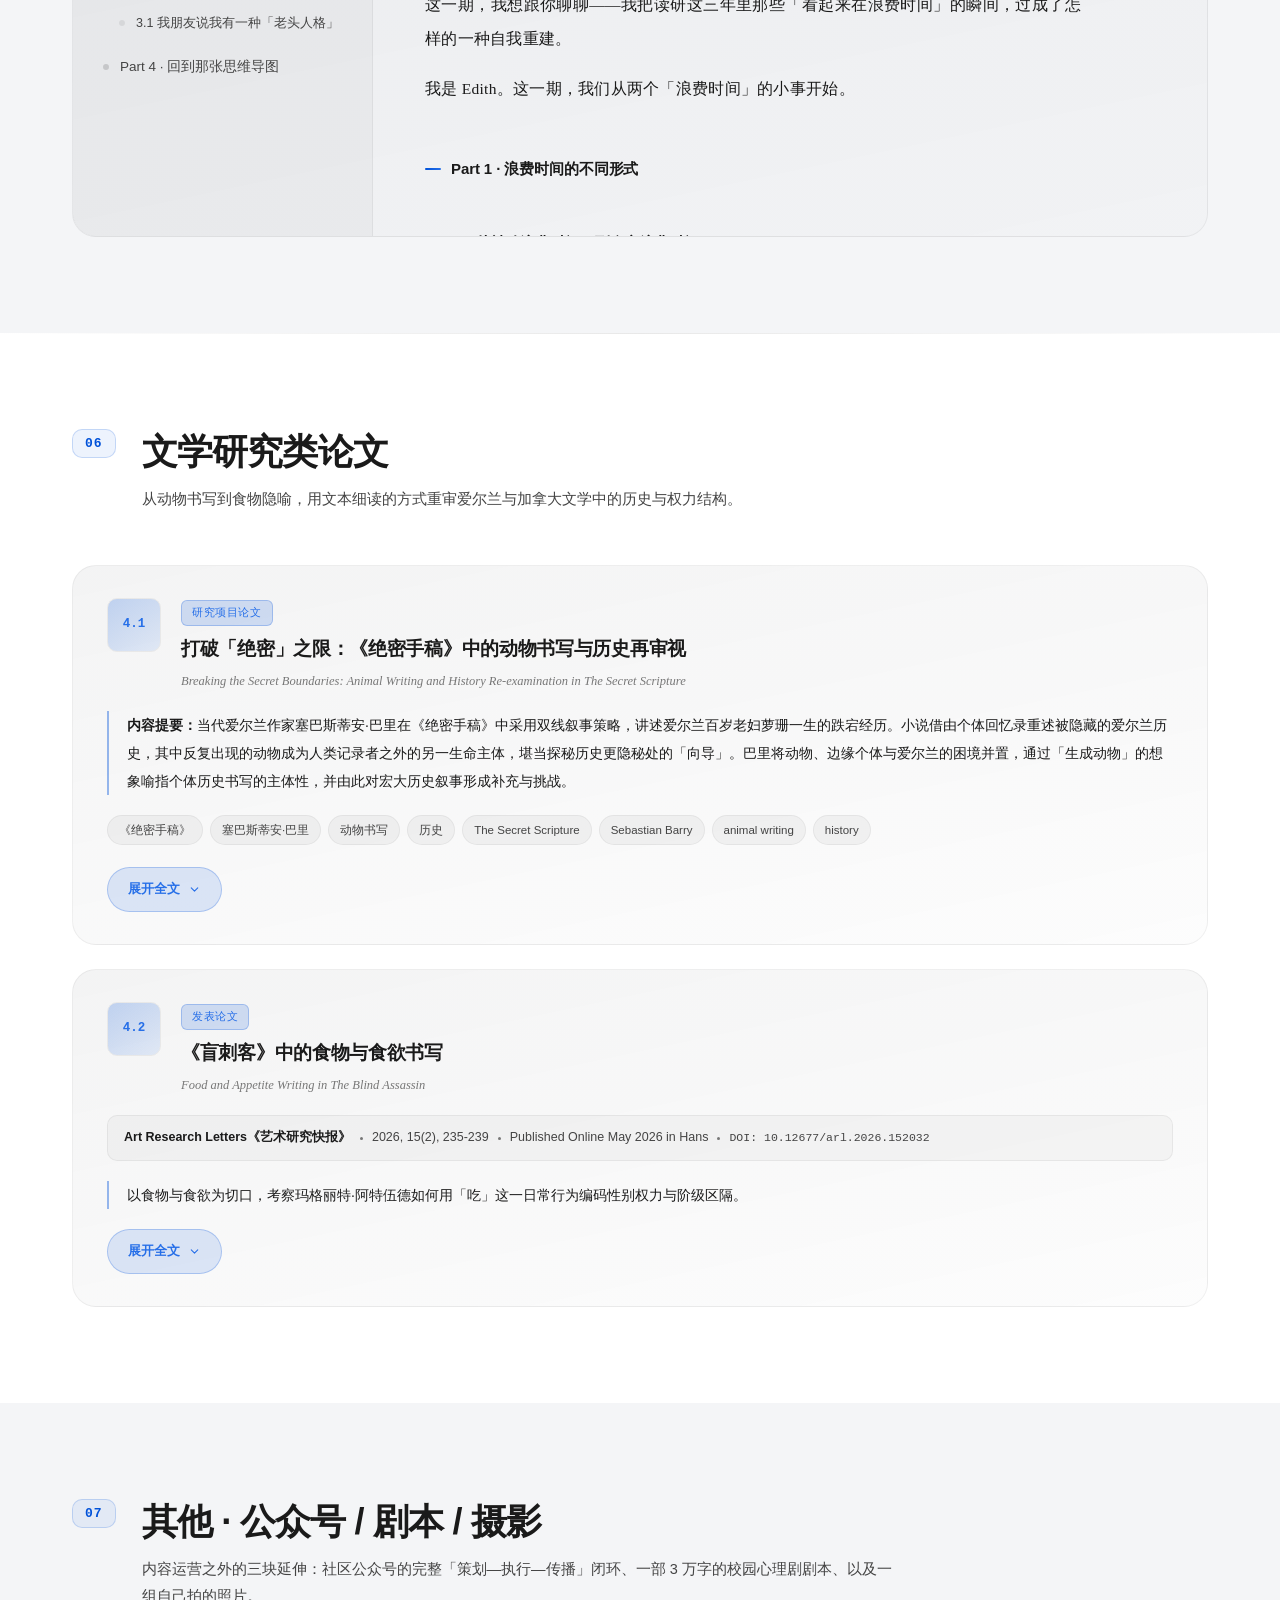
==== commit 9b676e02: "Update index.html" ====
--- a/index.html
+++ b/index.html
@@ -341,7 +341,7 @@
           <span class="tag">内容矩阵</span><span class="tag">选题策划</span><span class="tag">数据复盘</span><span class="tag">作者访谈</span>
         </div>
         <a class="acct-btn" href="https://www.xiaohongshu.com/user/profile/65659c78000000003c00e342?xsec_token=ABYcqYv3ctzREuWDObhH7OEIv2dgdyKXacryrOJPKacXc%3D&xsec_source=pc_search" target="_blank" rel="noopener">
-          <span class="catlogo"><img src="qimao-logo.png" alt="七猫"></span>
+          <span class="catlogo"><img src="assets-0608/qimao-logo.png" alt="七猫"></span>
           <span class="nm">七猫短故事 · 小红书官号</span>
           <span class="cta">点击访问主页
             <svg viewBox="0 0 24 24" width="13" height="13"><path d="M18 13v6a2 2 0 0 1-2 2H5a2 2 0 0 1-2-2V8a2 2 0 0 1 2-2h6M15 3h6v6M10 14 21 3" fill="none" stroke="currentColor" stroke-width="1.9" stroke-linecap="round" stroke-linejoin="round"/></svg>
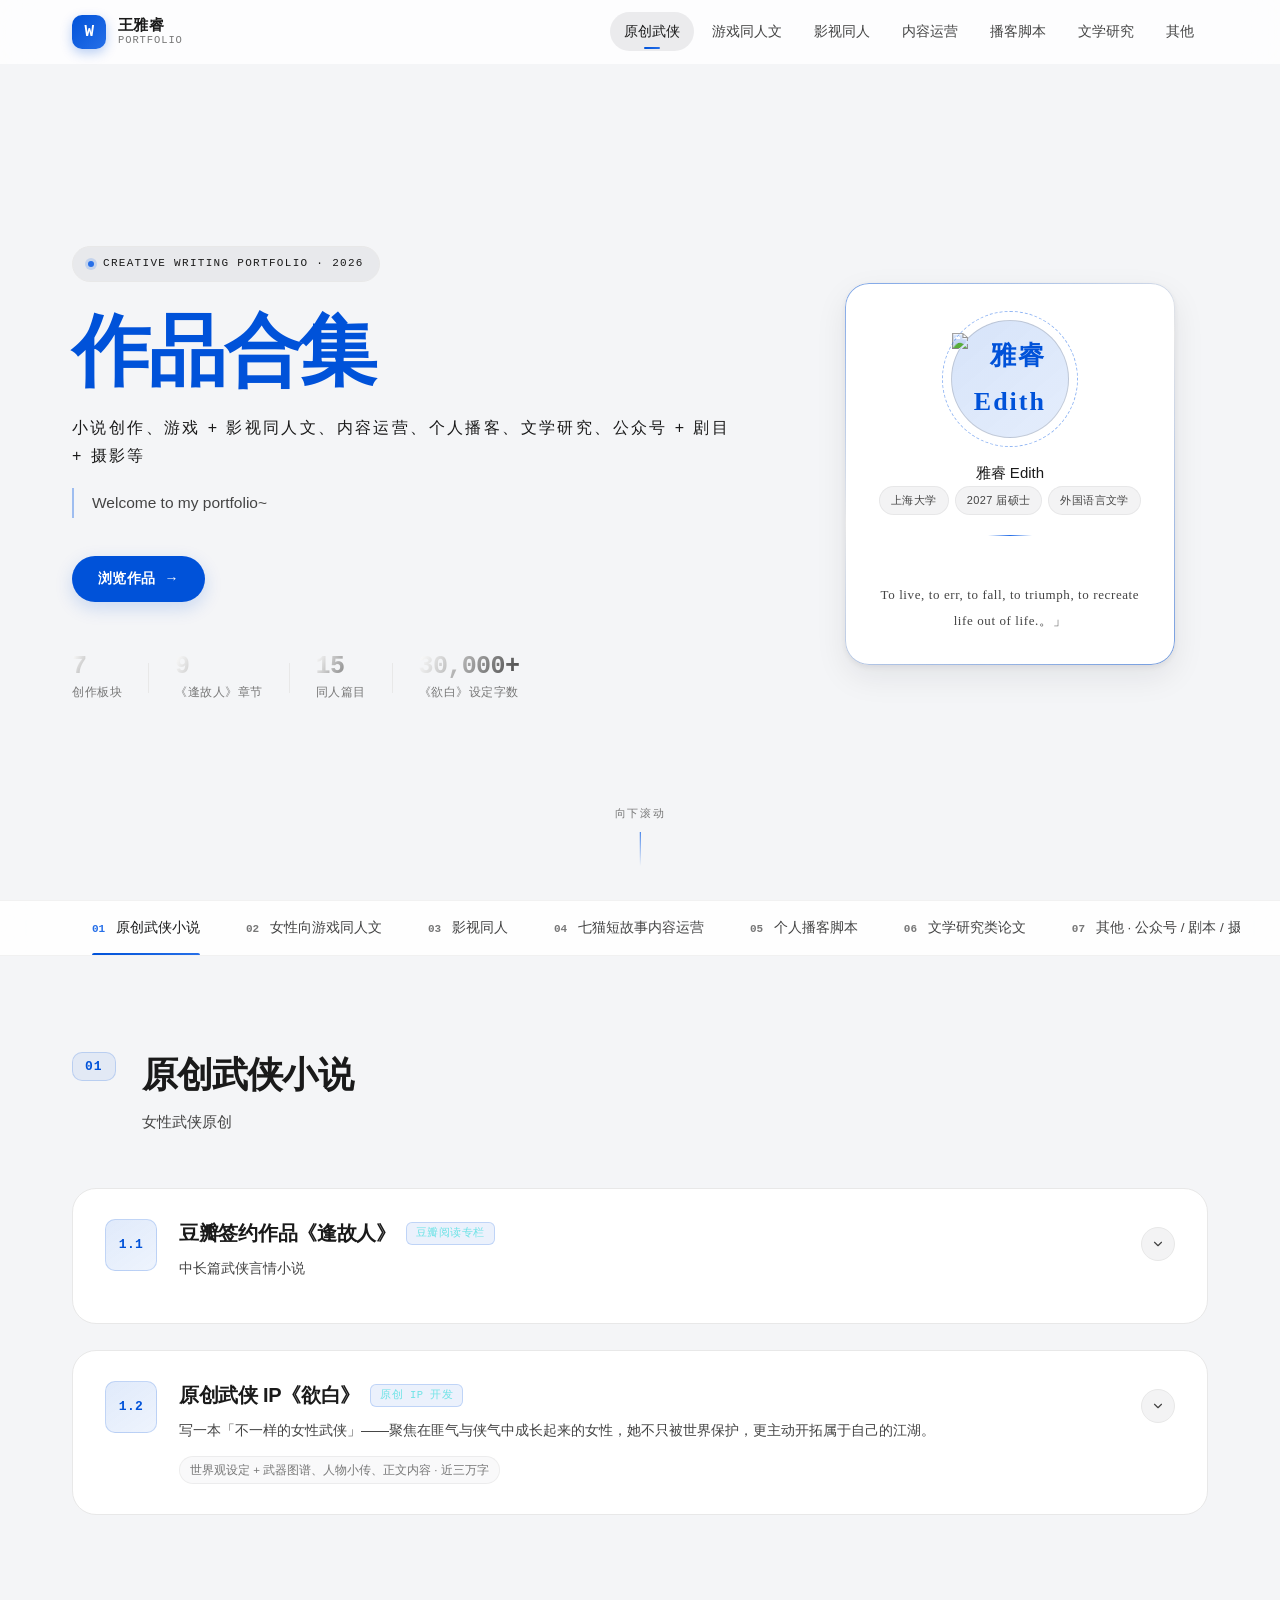
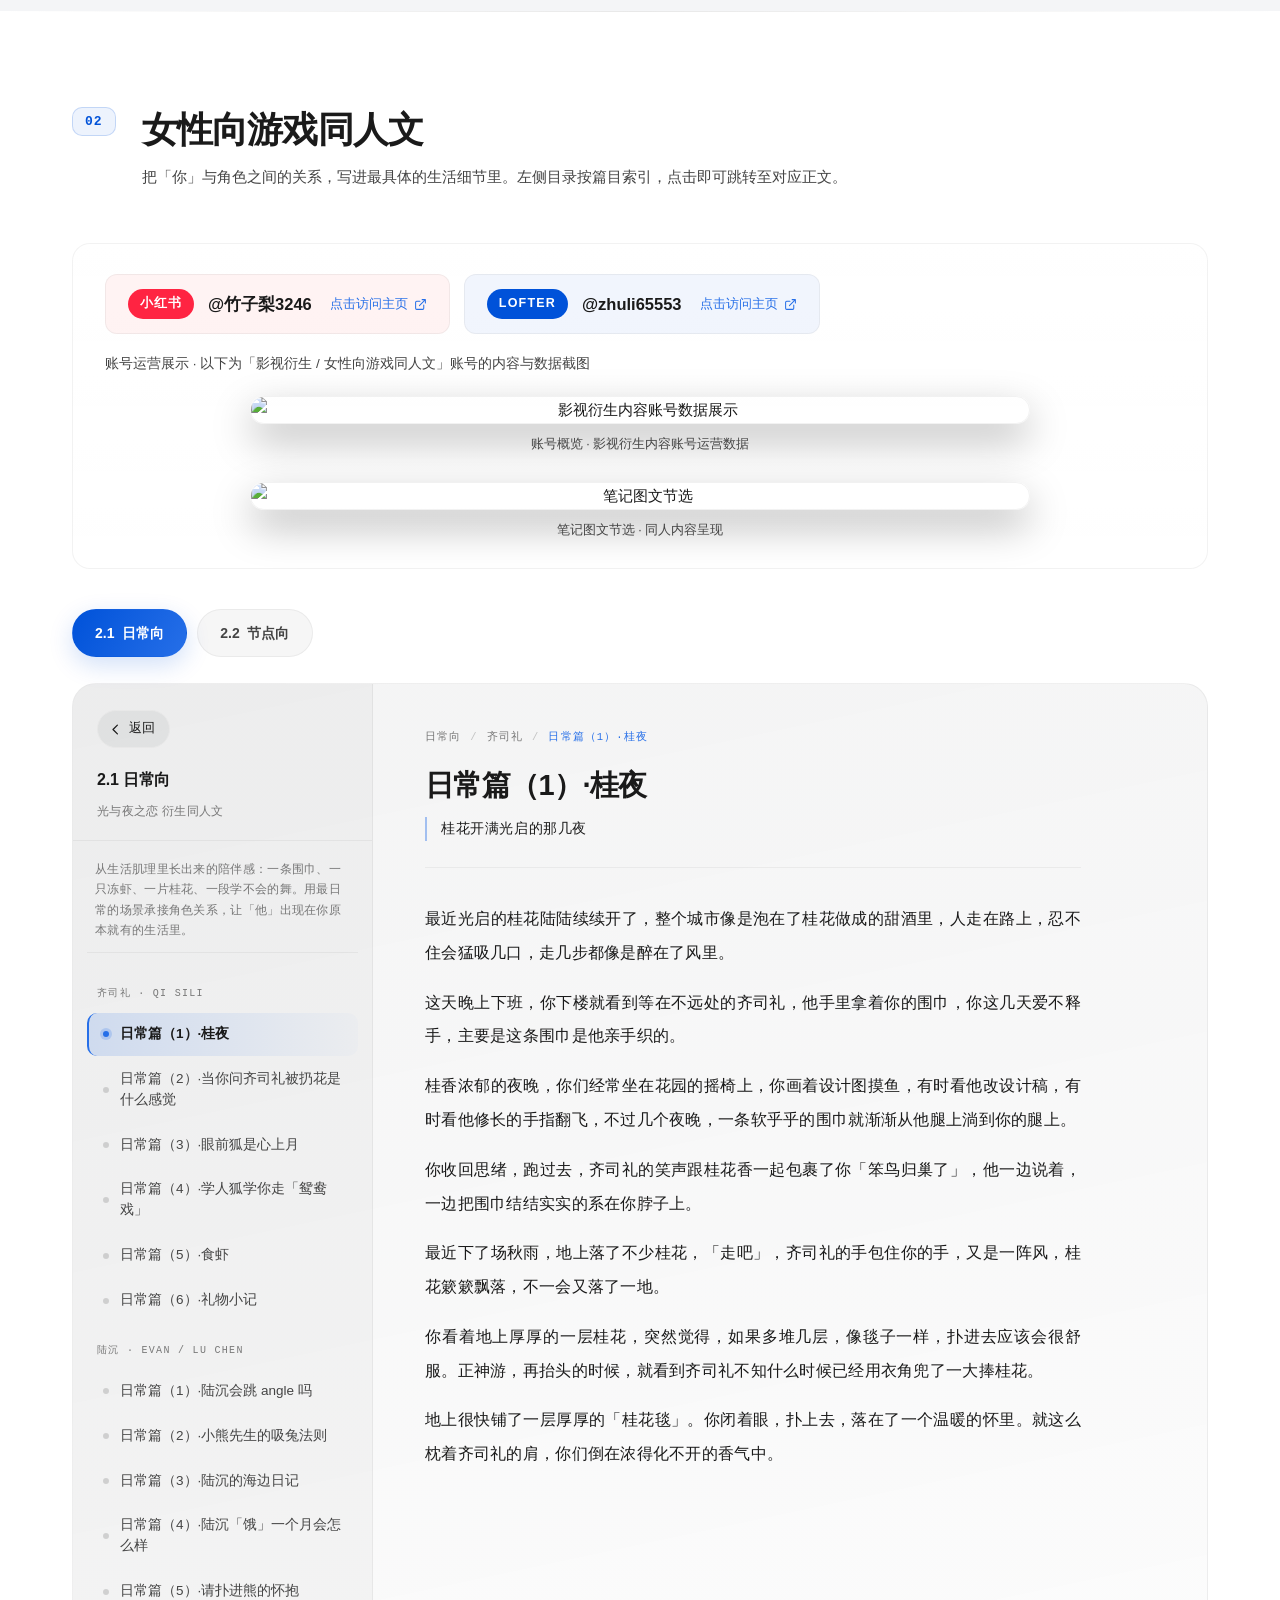
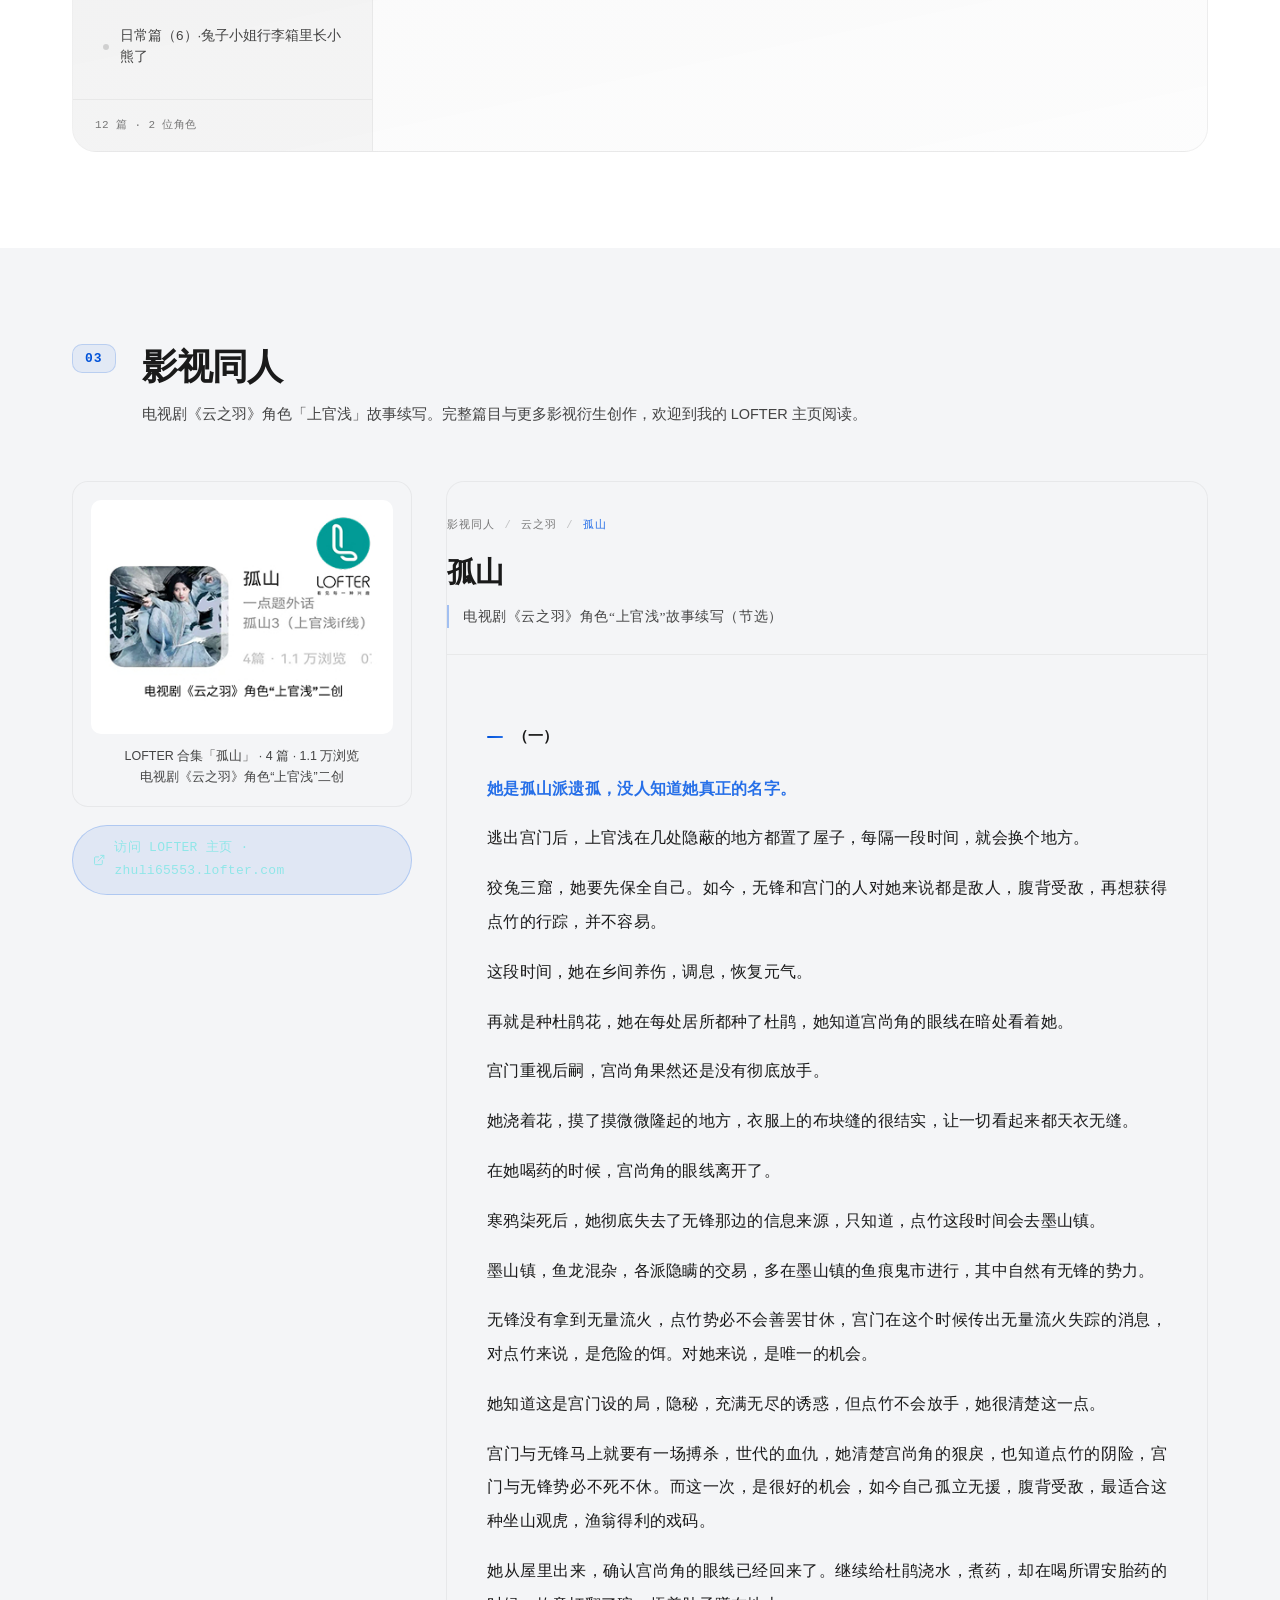
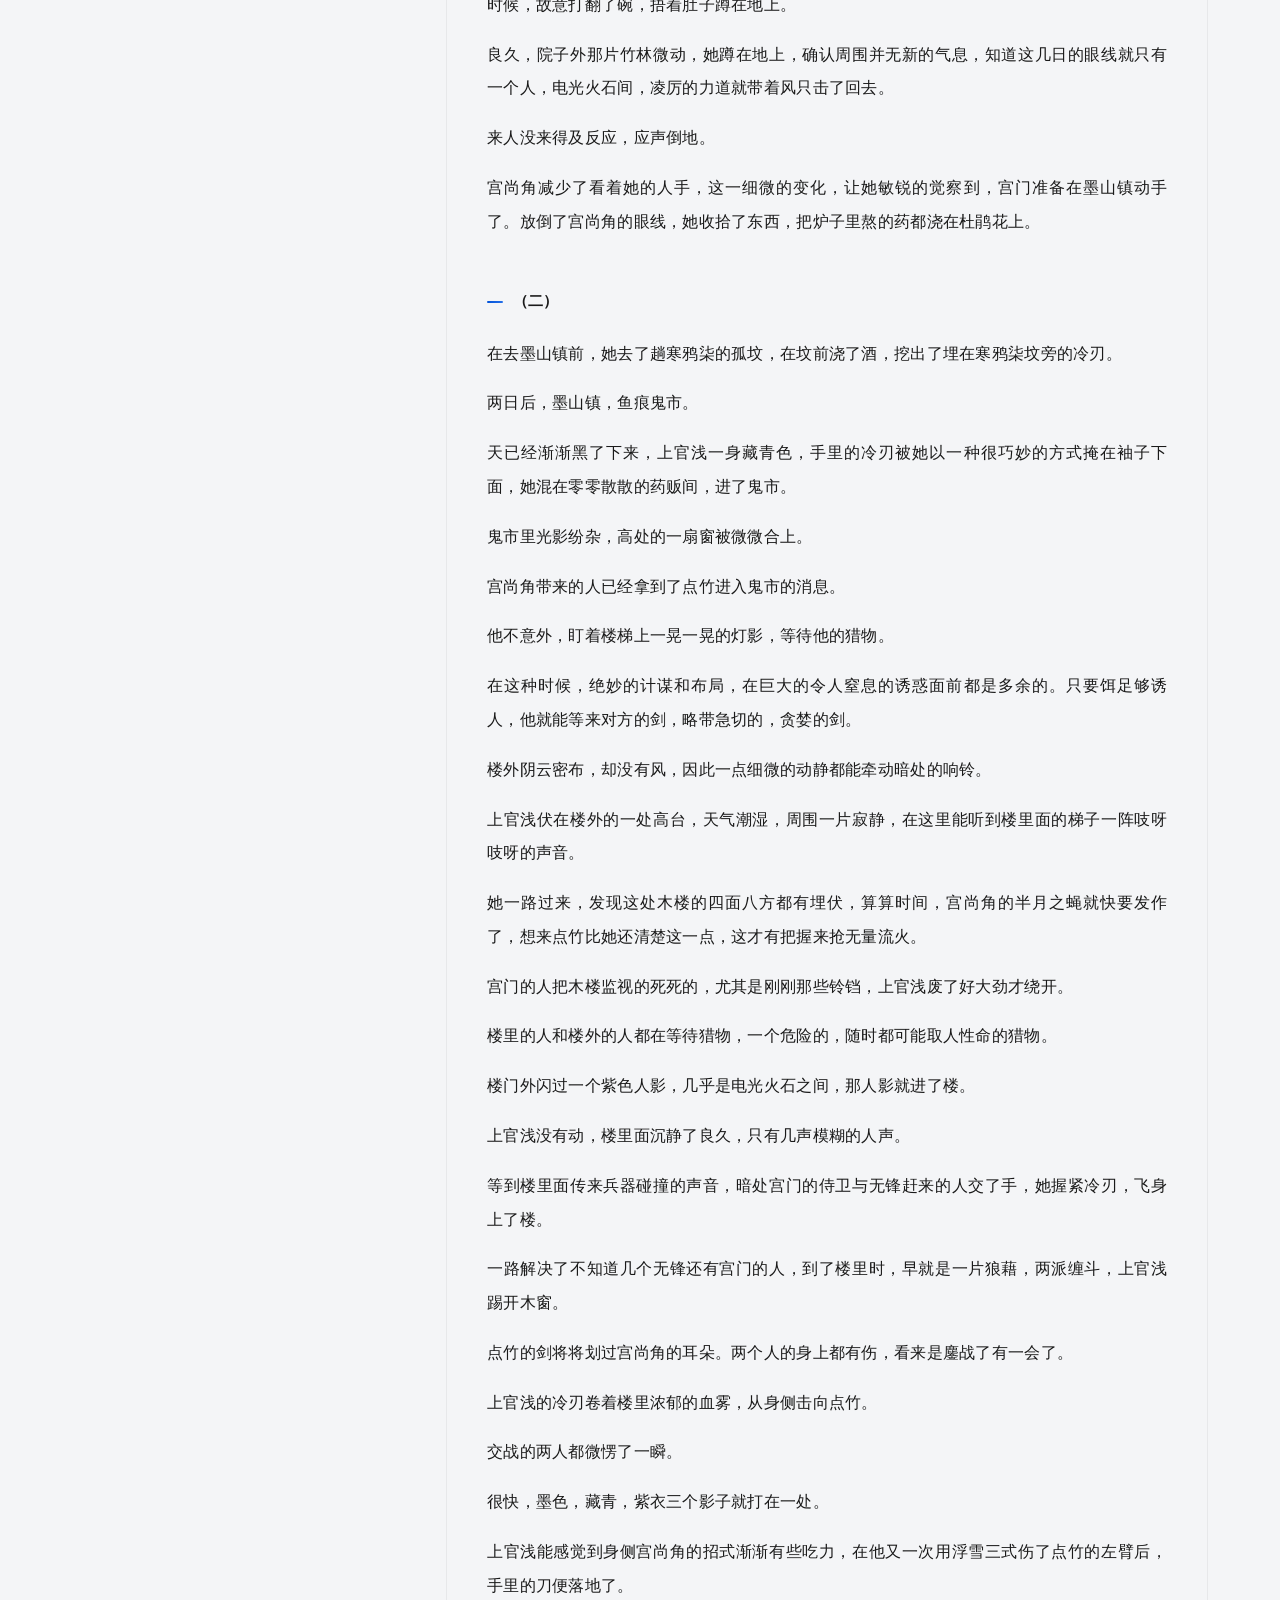
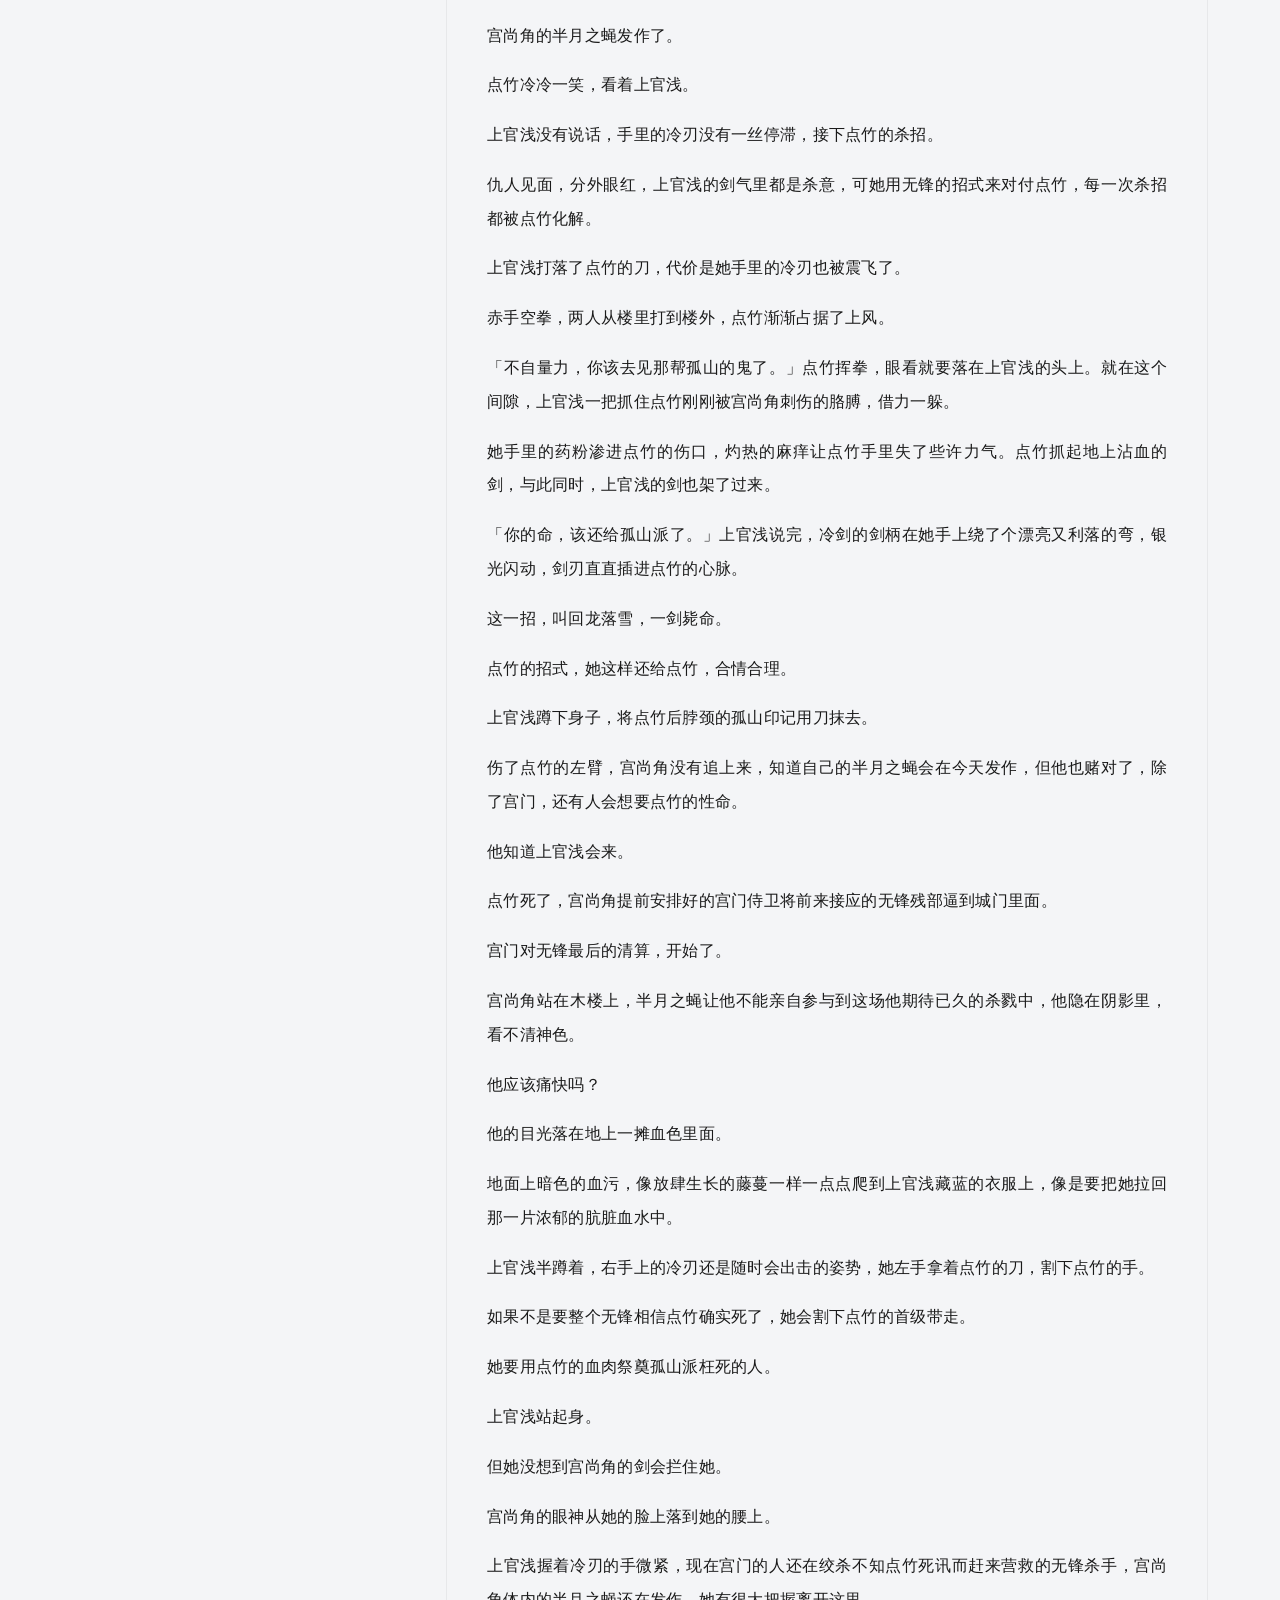
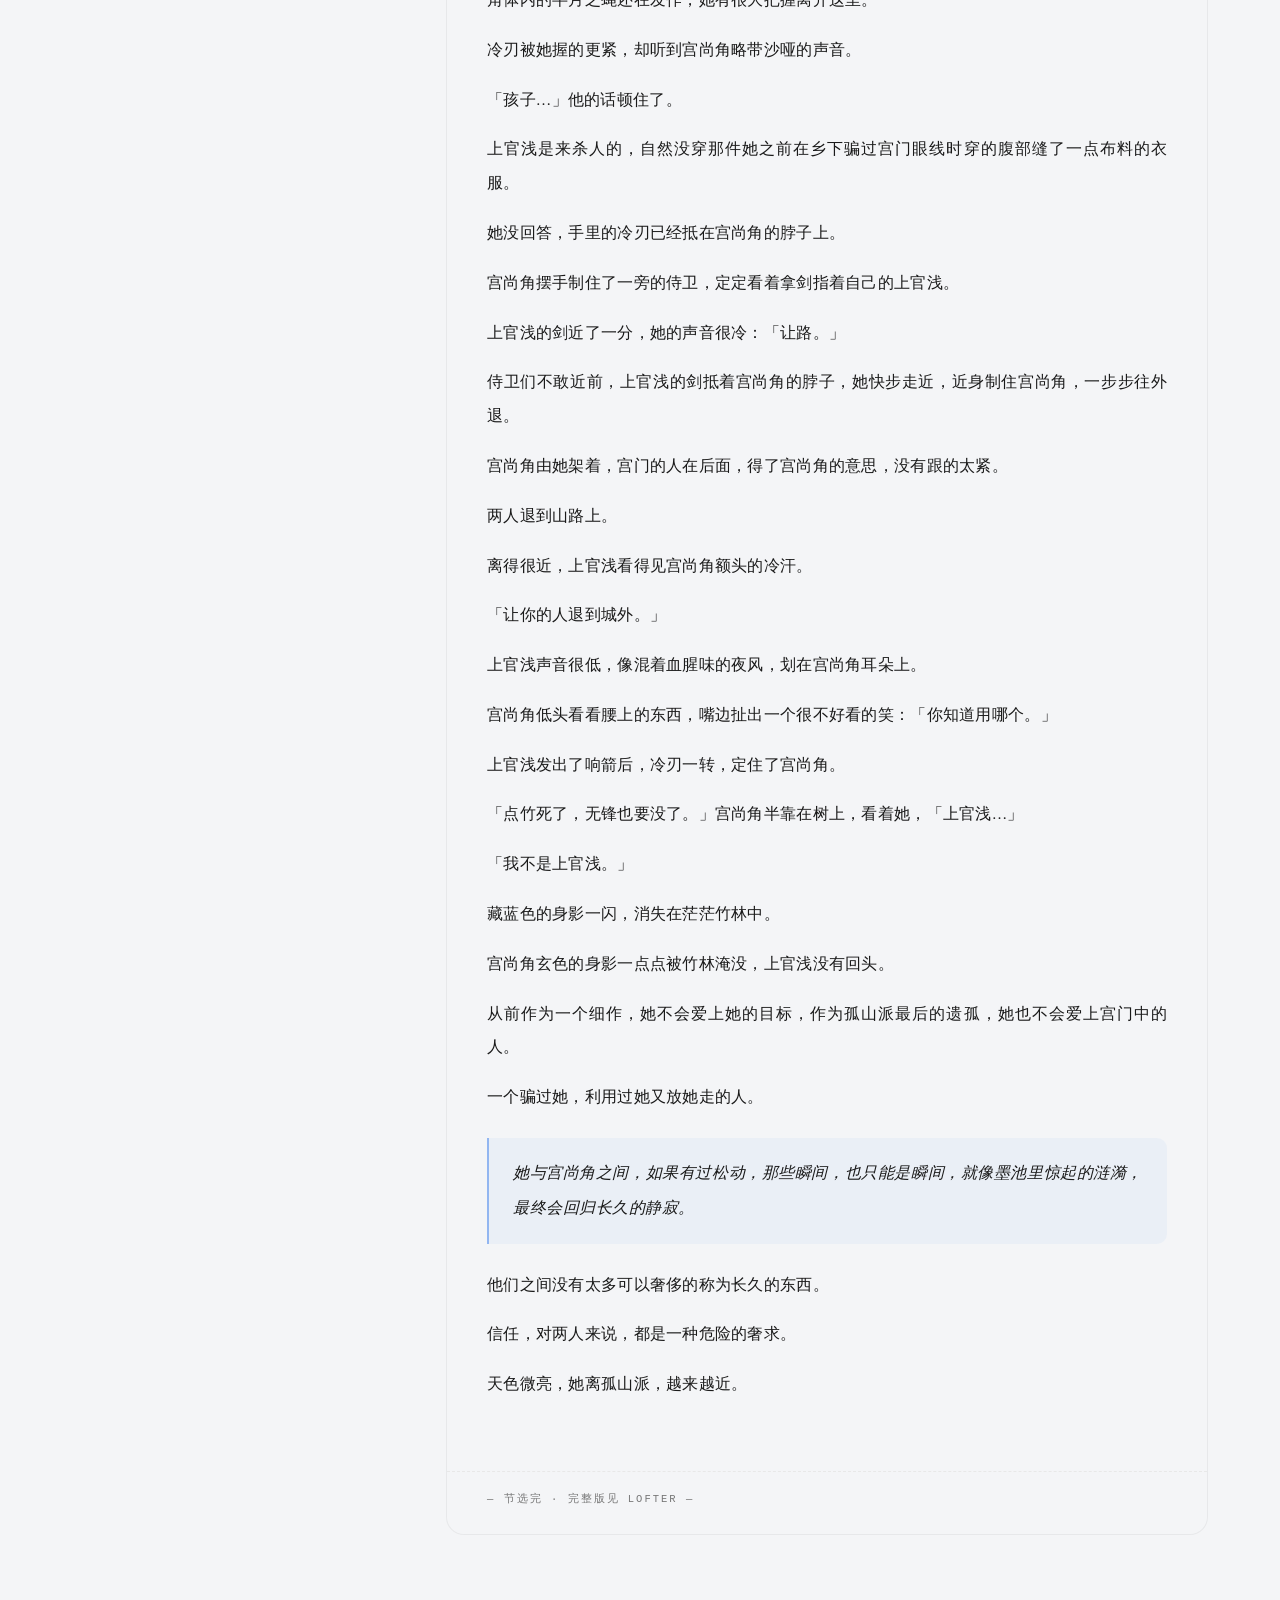
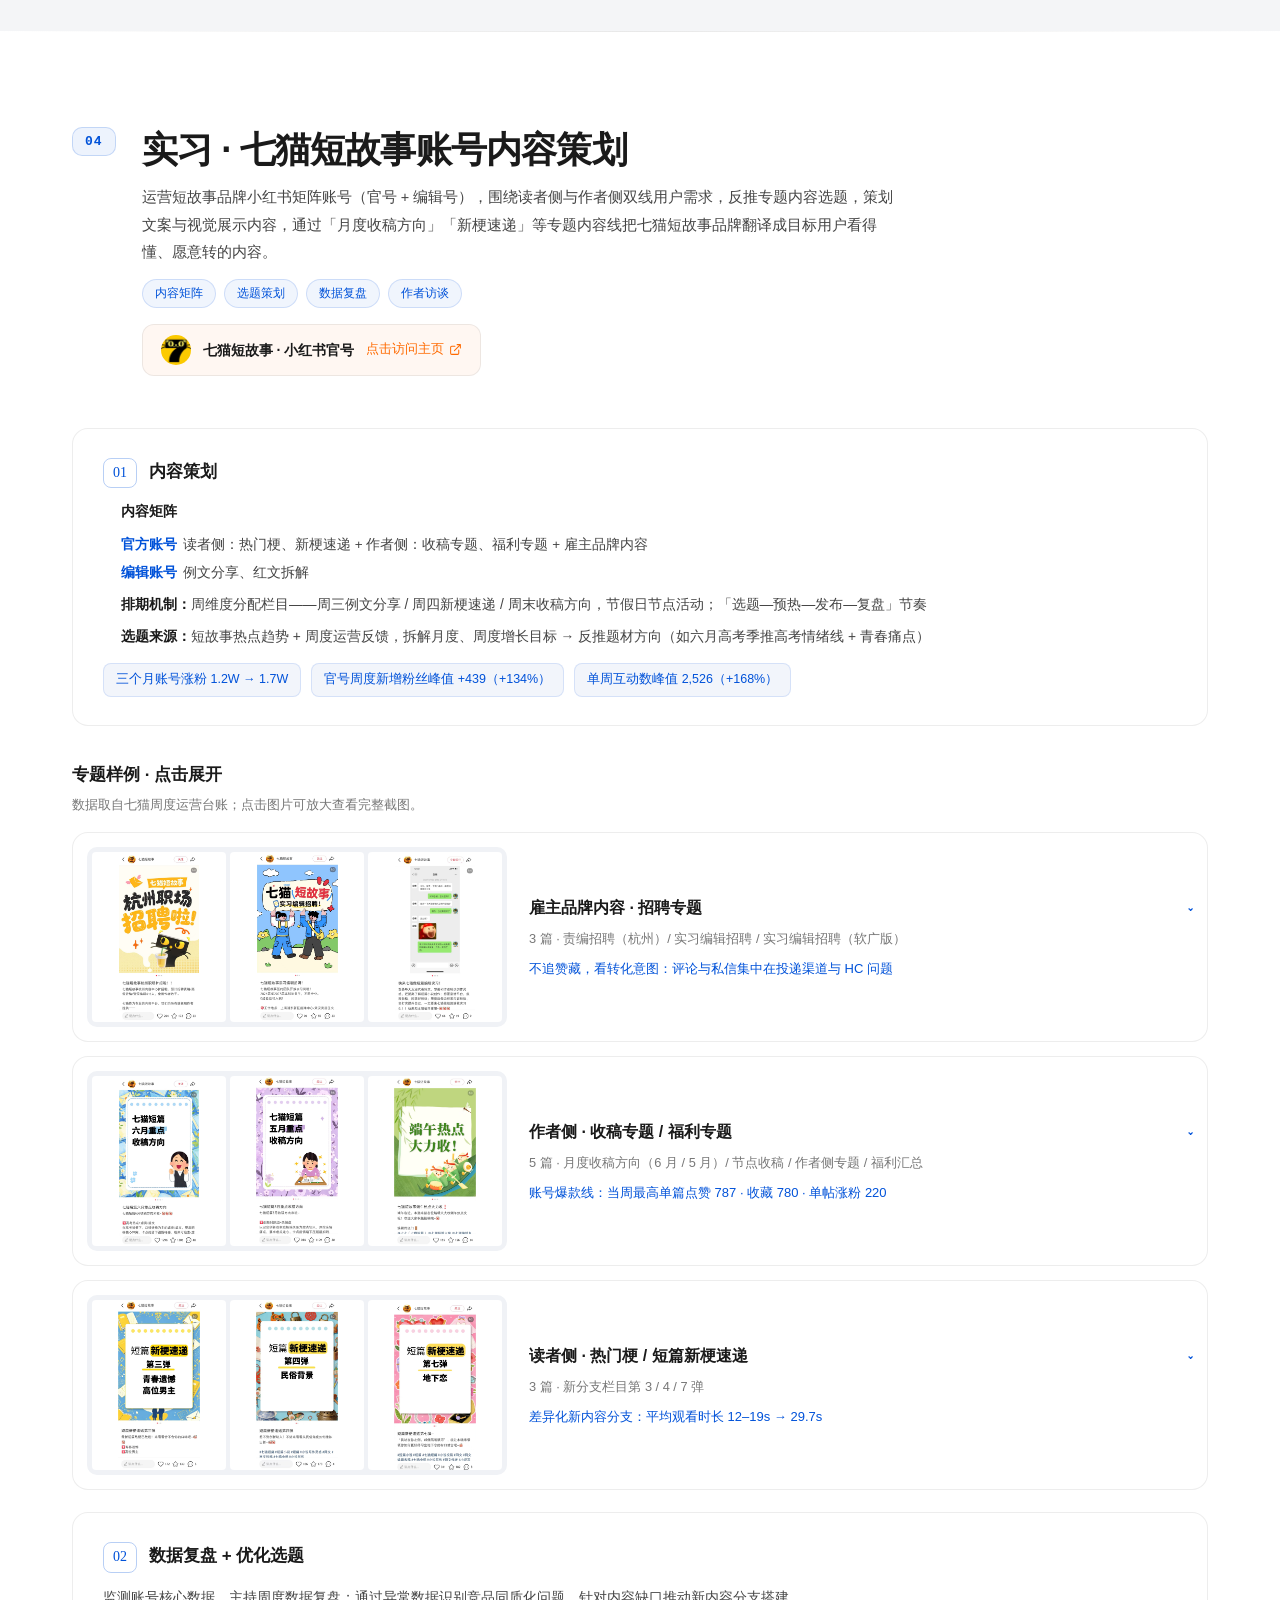
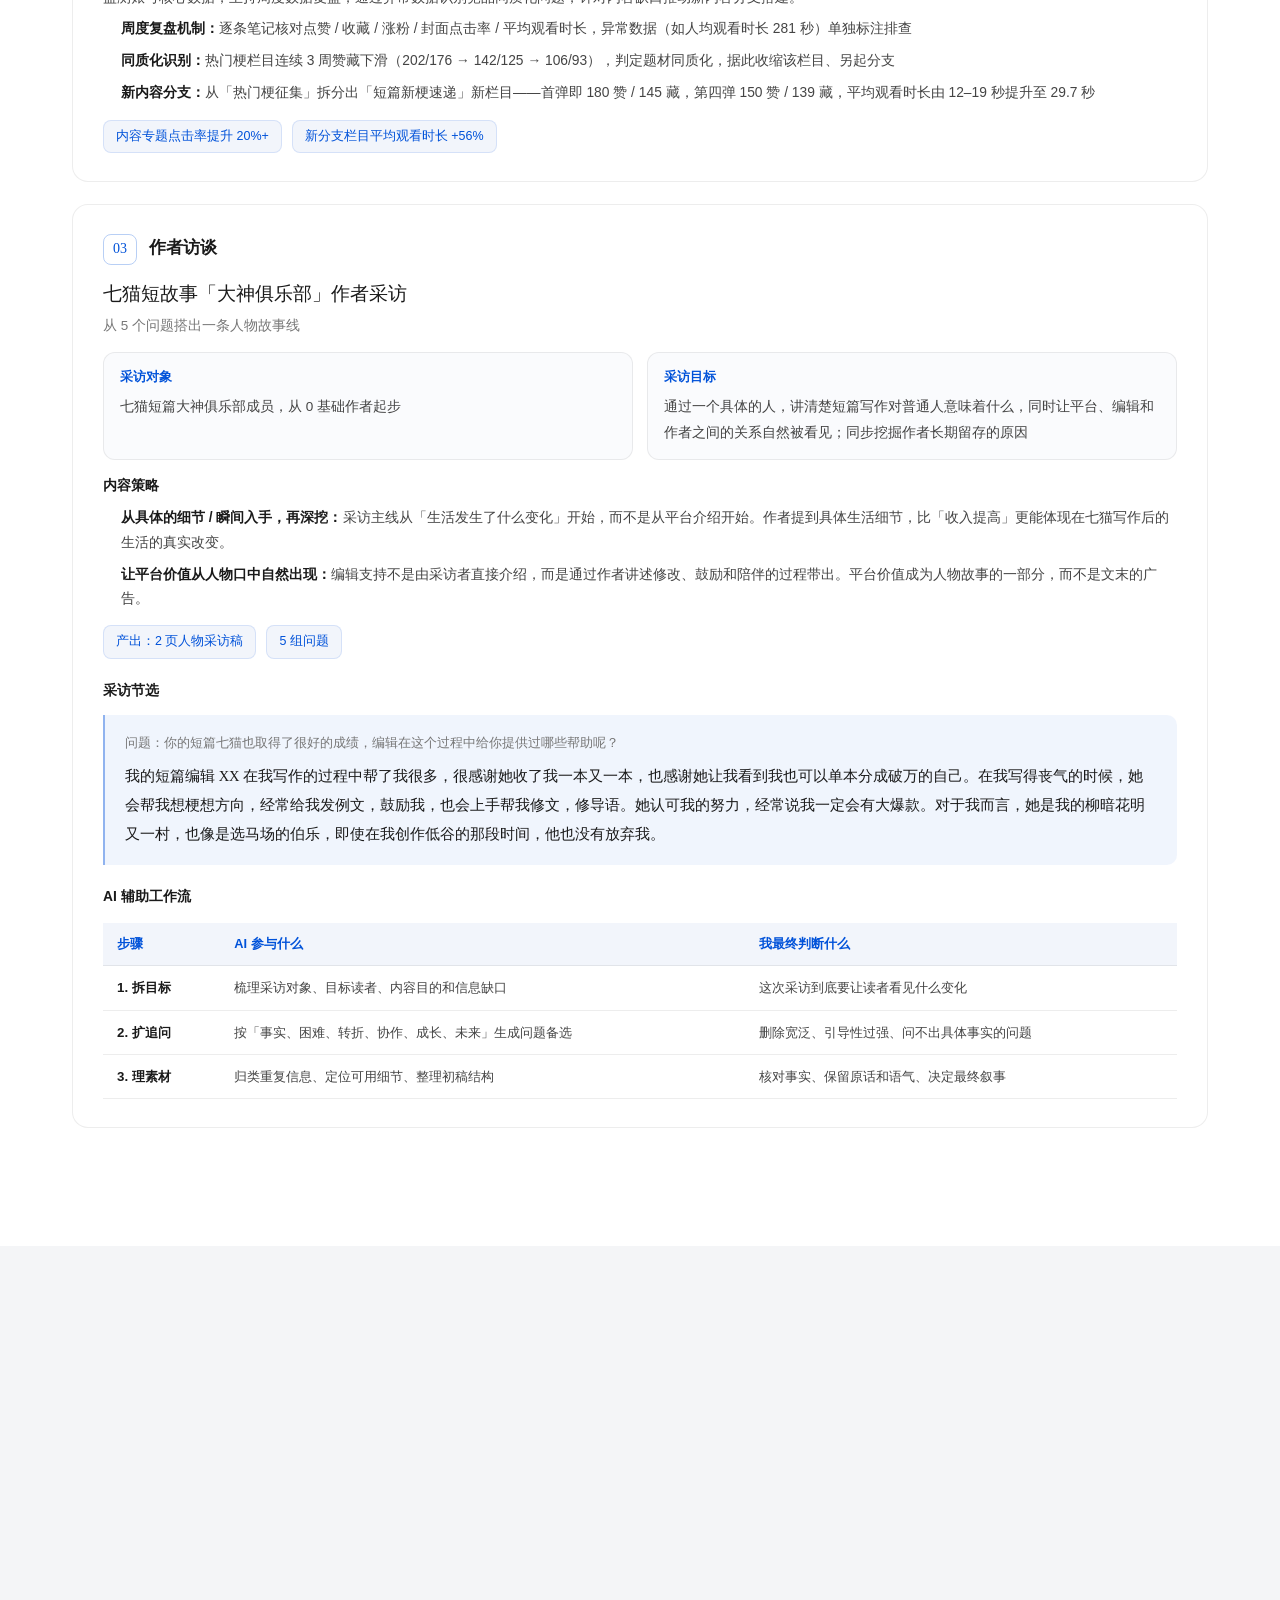
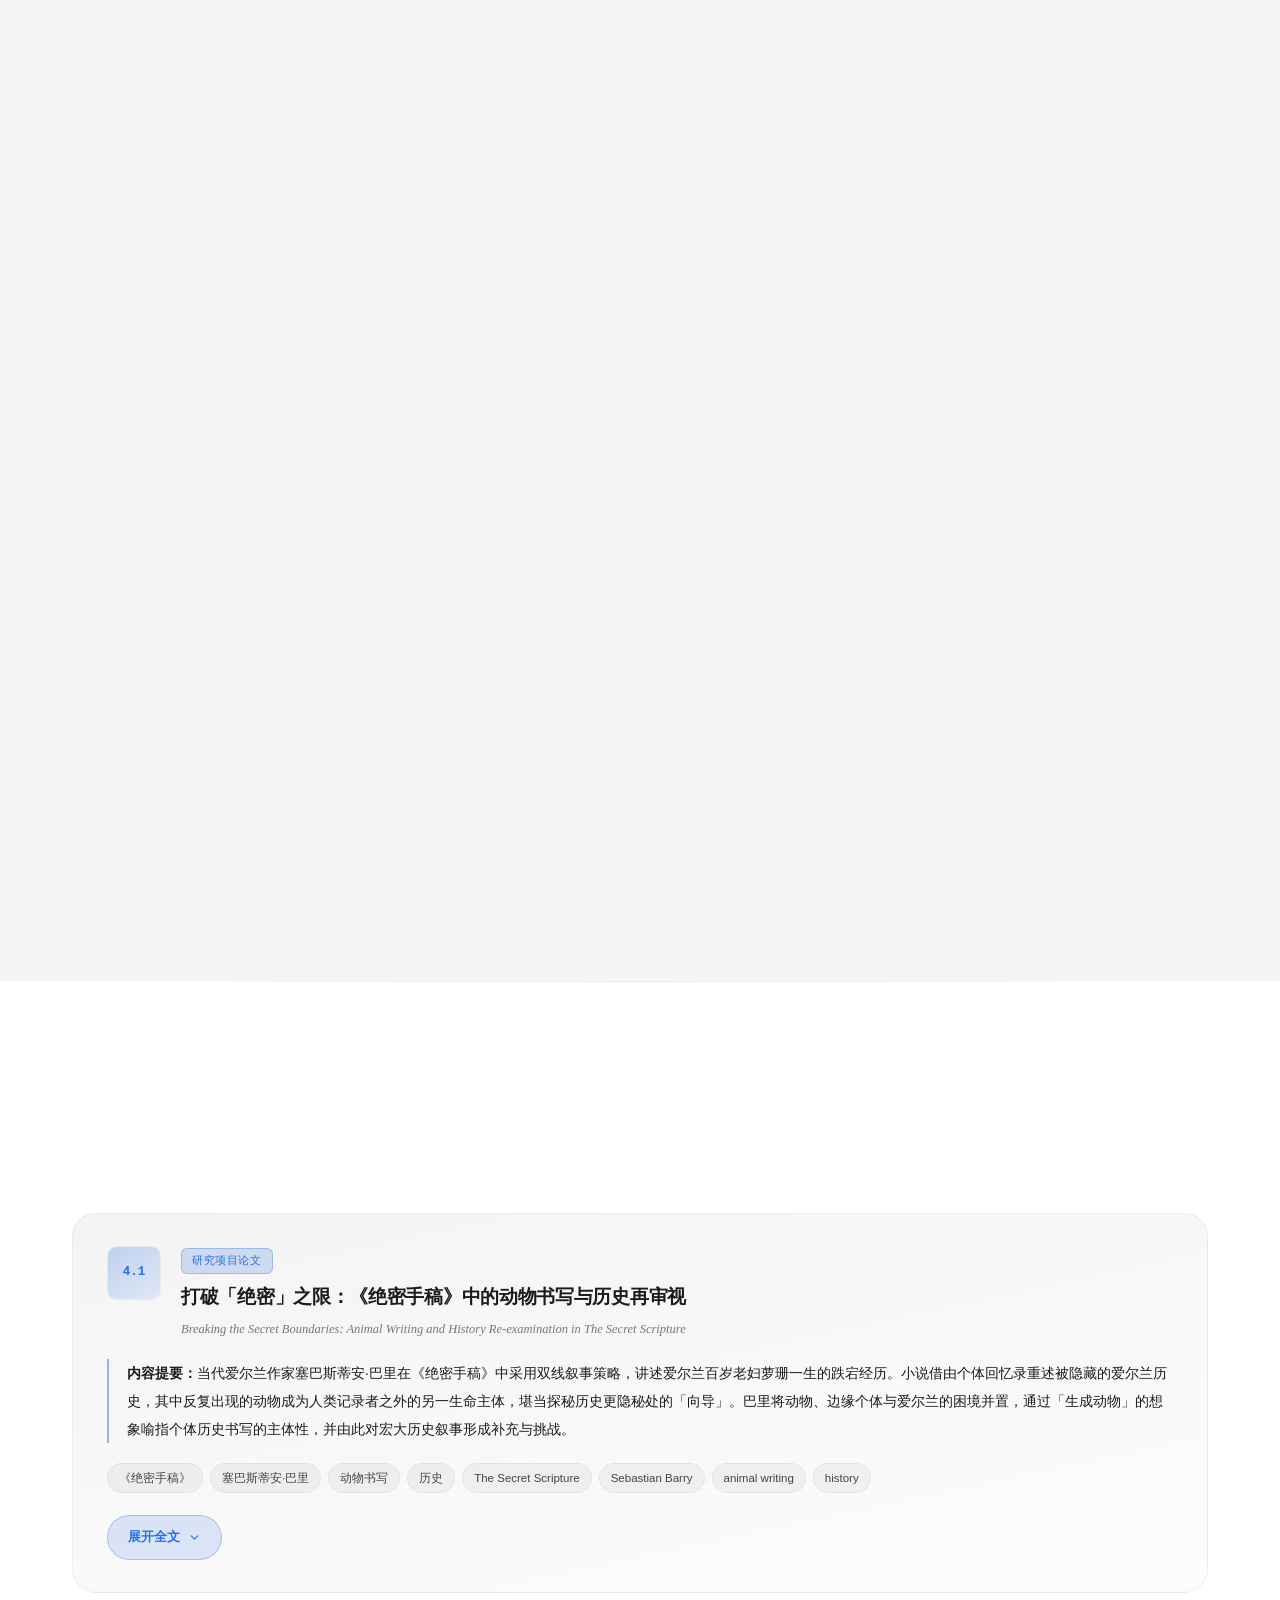
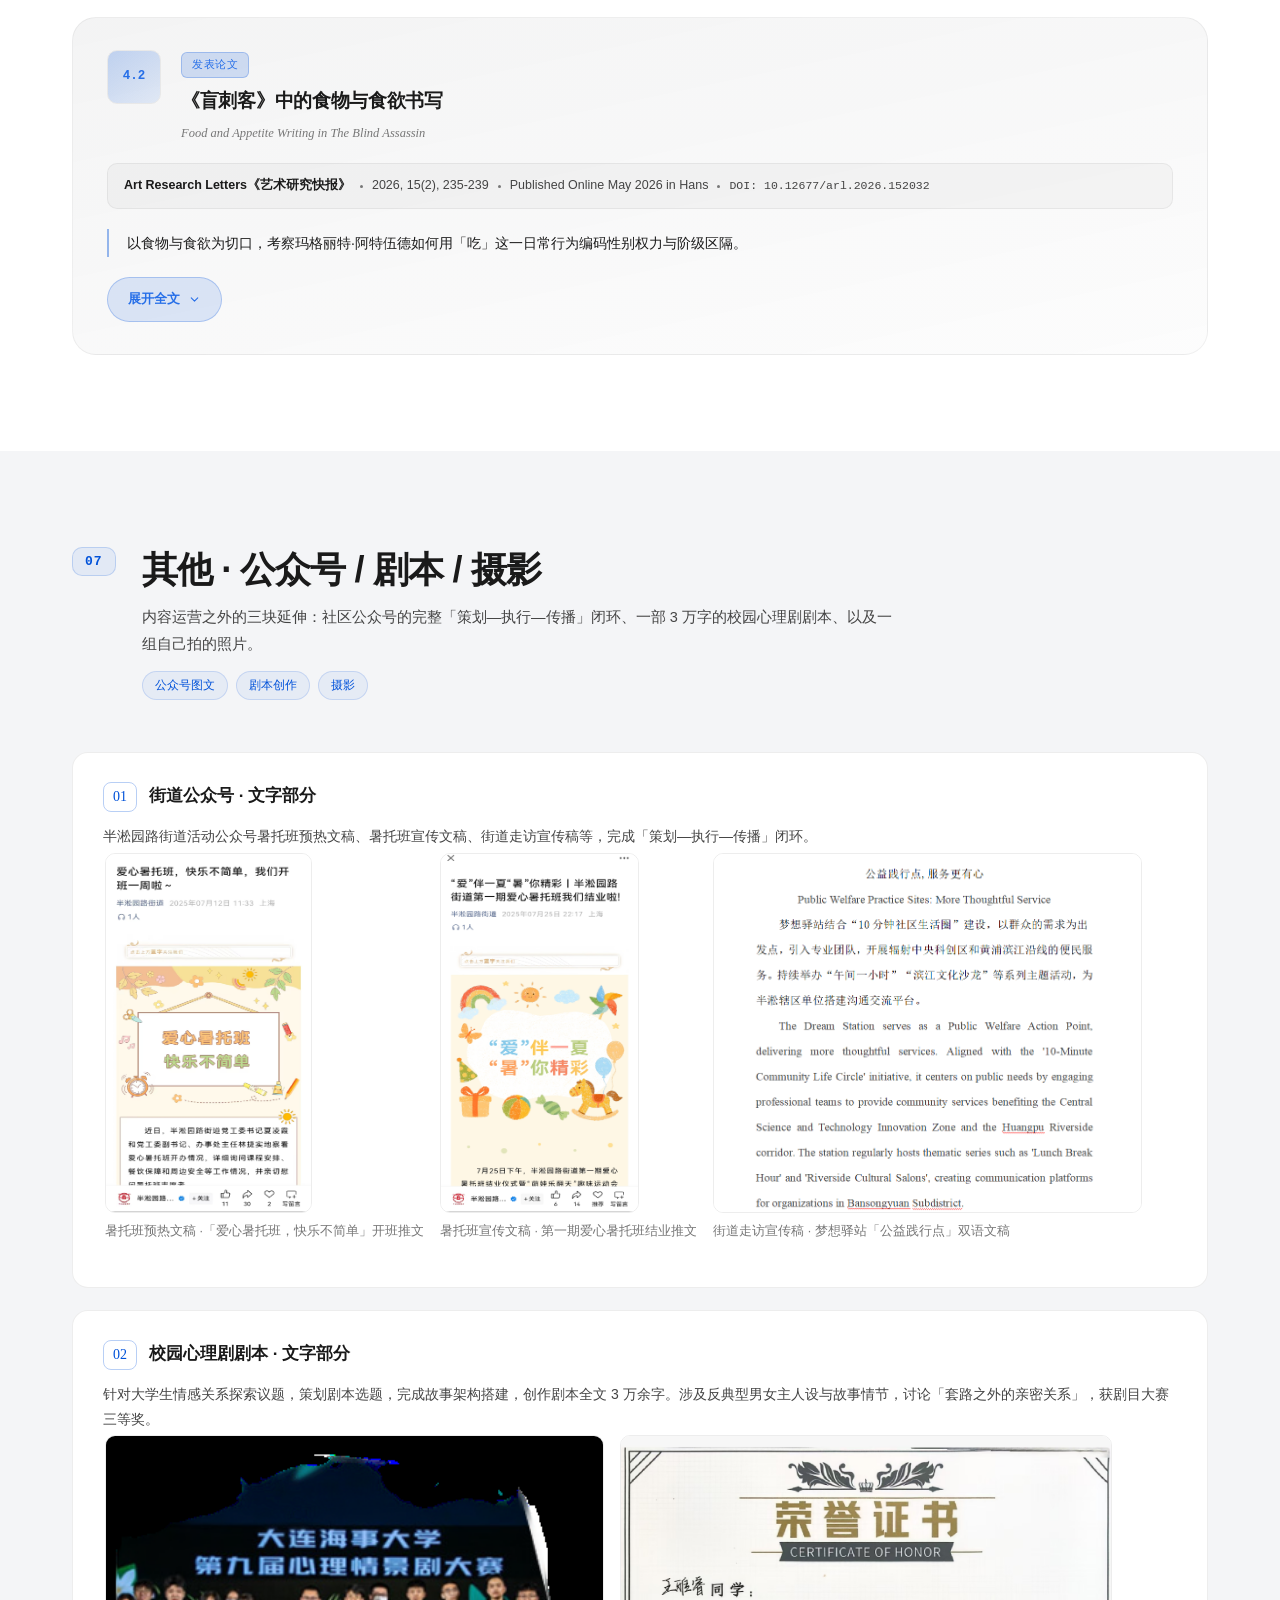
==== commit fe35c842: "Add files via upload" ====
--- a/index.html
+++ b/index.html
@@ -88,9 +88,10 @@
     <div class="hero-right reveal" data-delay="3">
       <div class="portrait-card">
         <div class="portrait-inner">
-          <div class="portrait-initial">雅睿</div>
+          <div class="portrait-initial"><img src="images/edith.jpg" alt="雅睿 Edith"></div>
           <div class="portrait-ring"></div>
         </div>
+        <div class="portrait-name">雅睿 Edith</div>
         <div class="portrait-meta">
           <span class="tag">上海大学</span>
           <span class="tag">2027 届硕士</span>
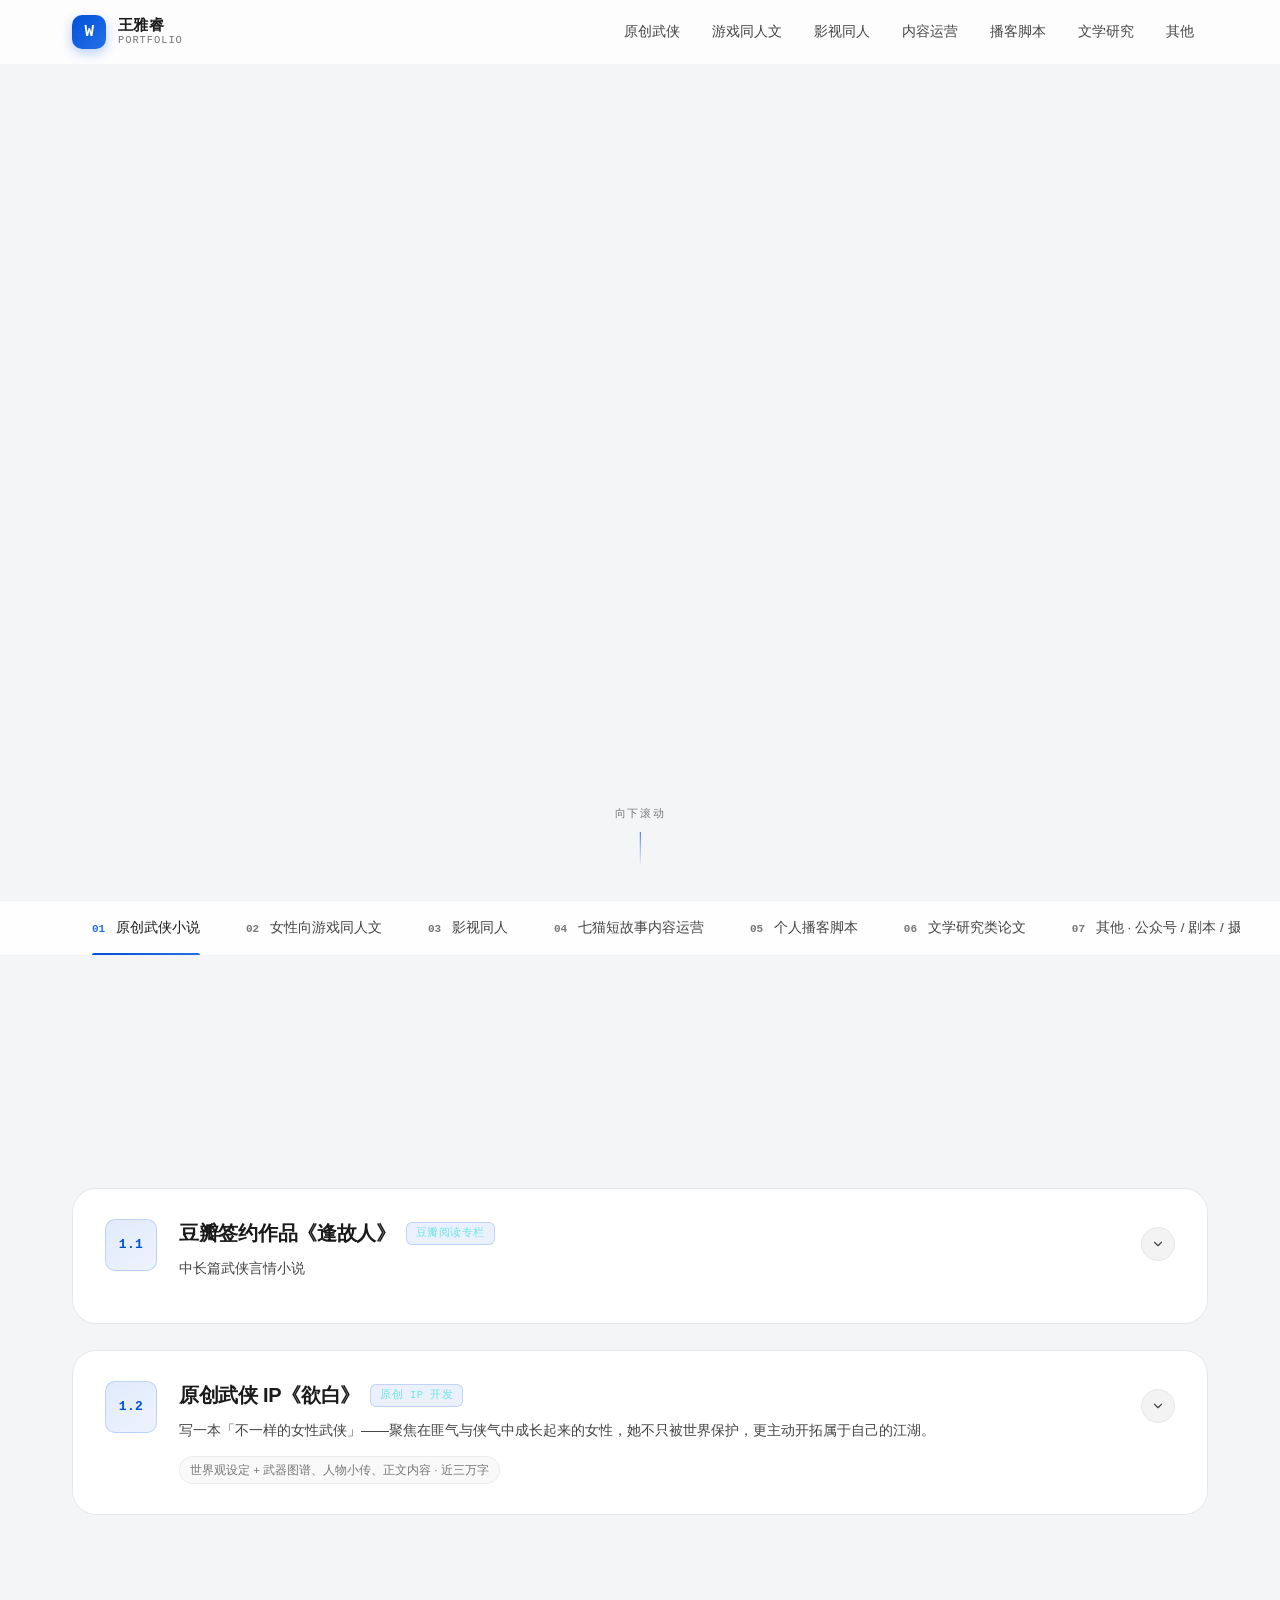
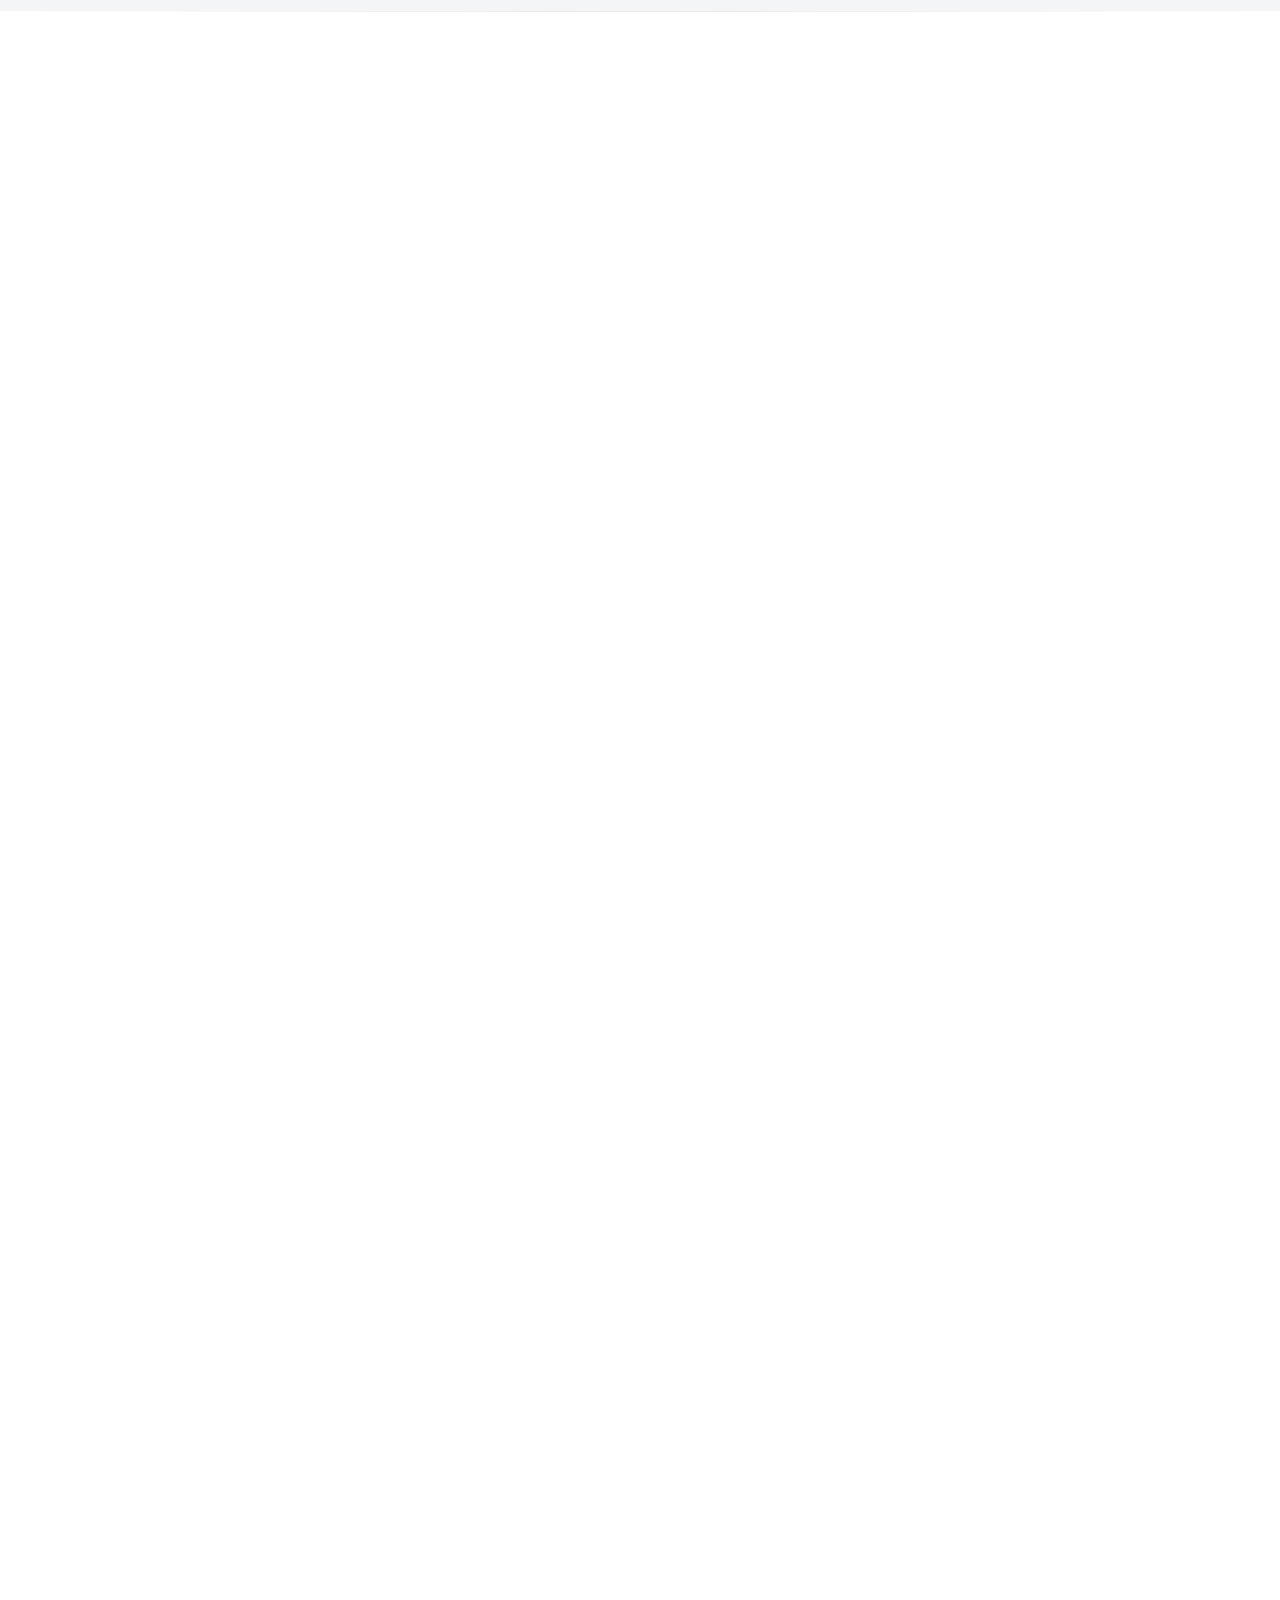
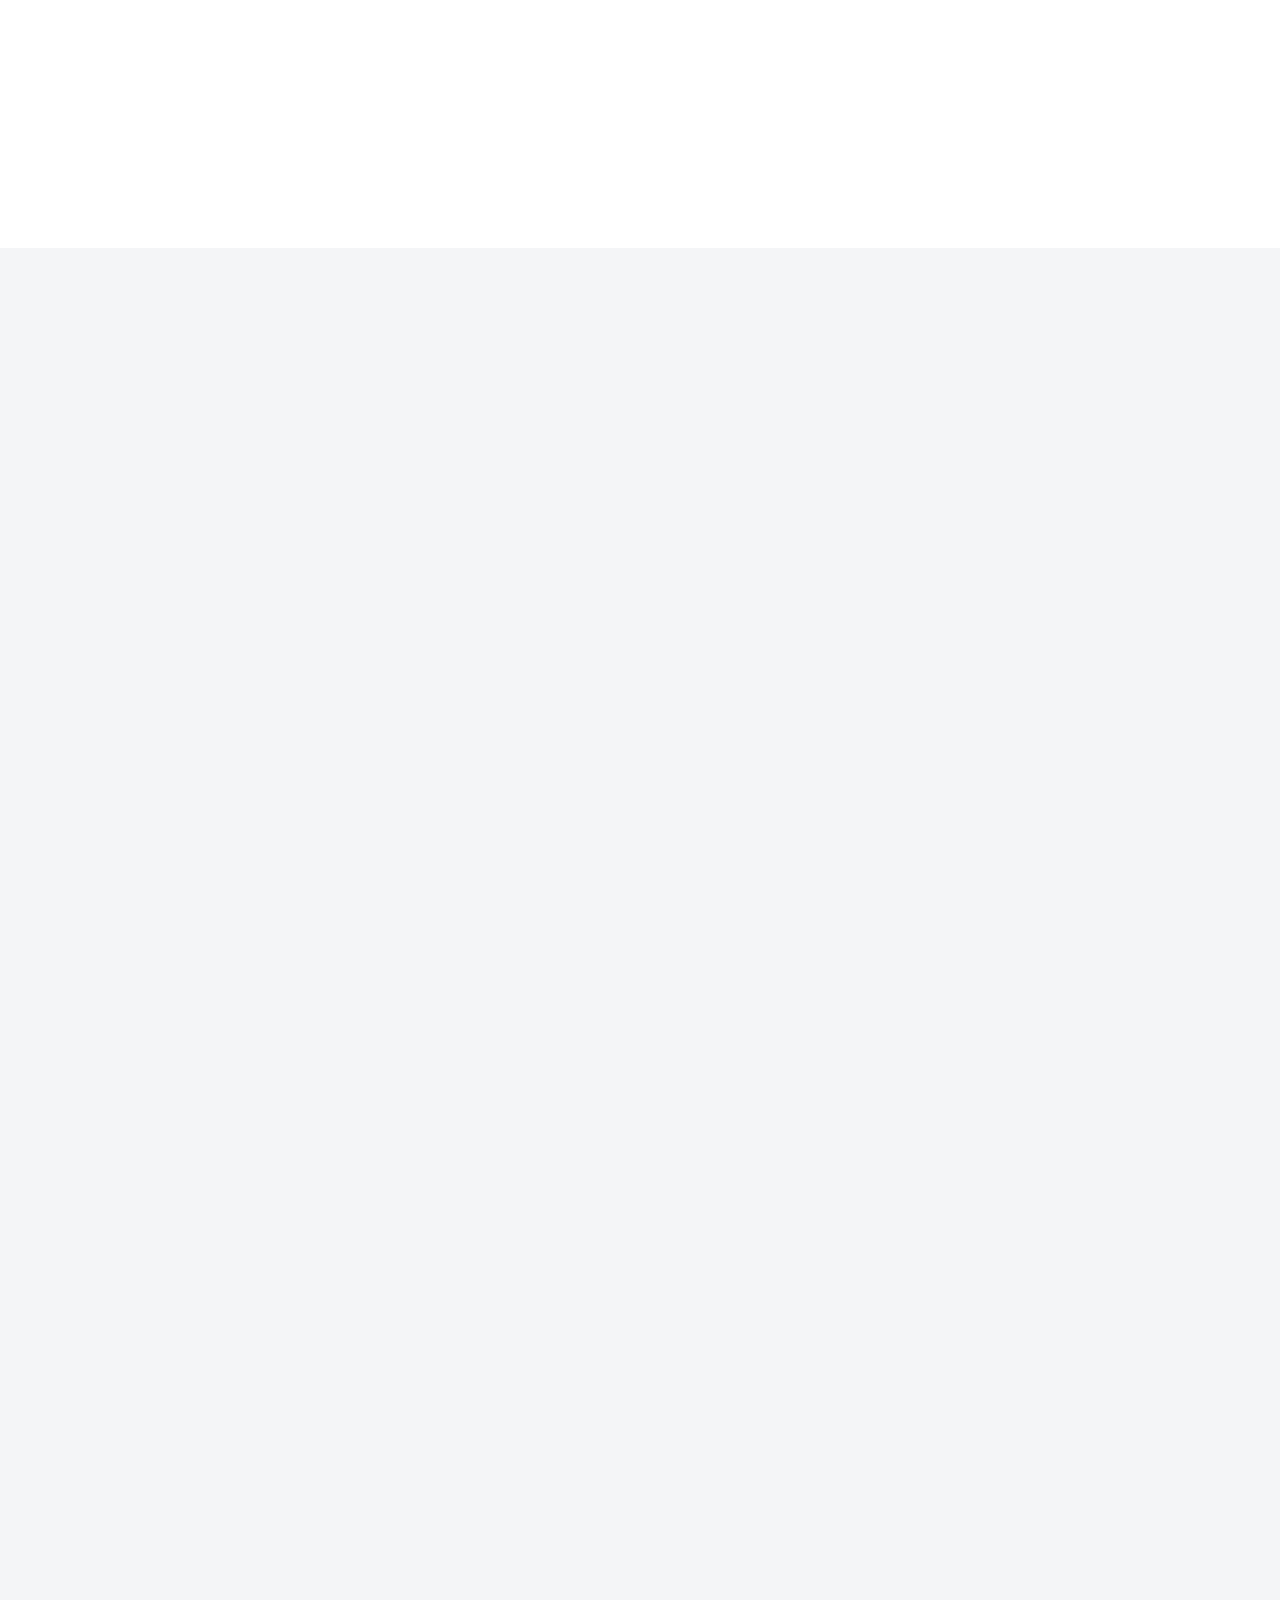
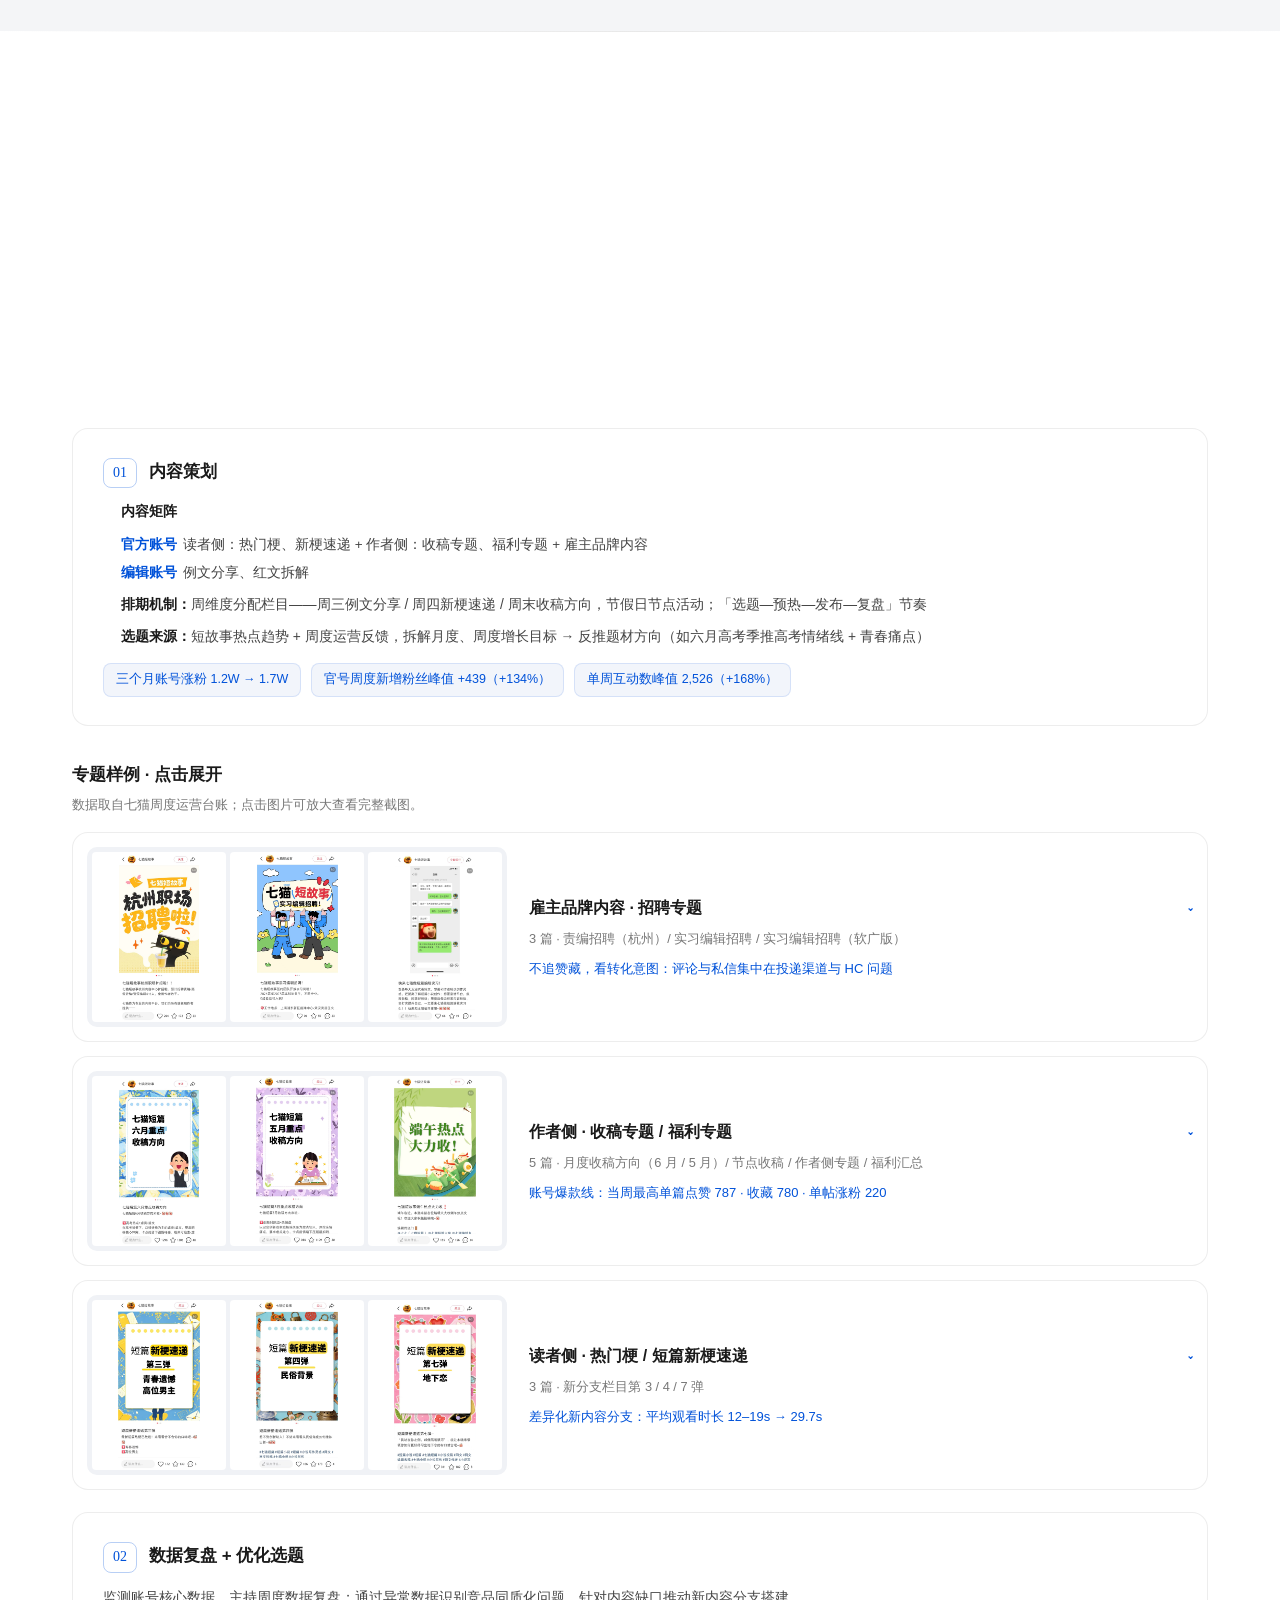
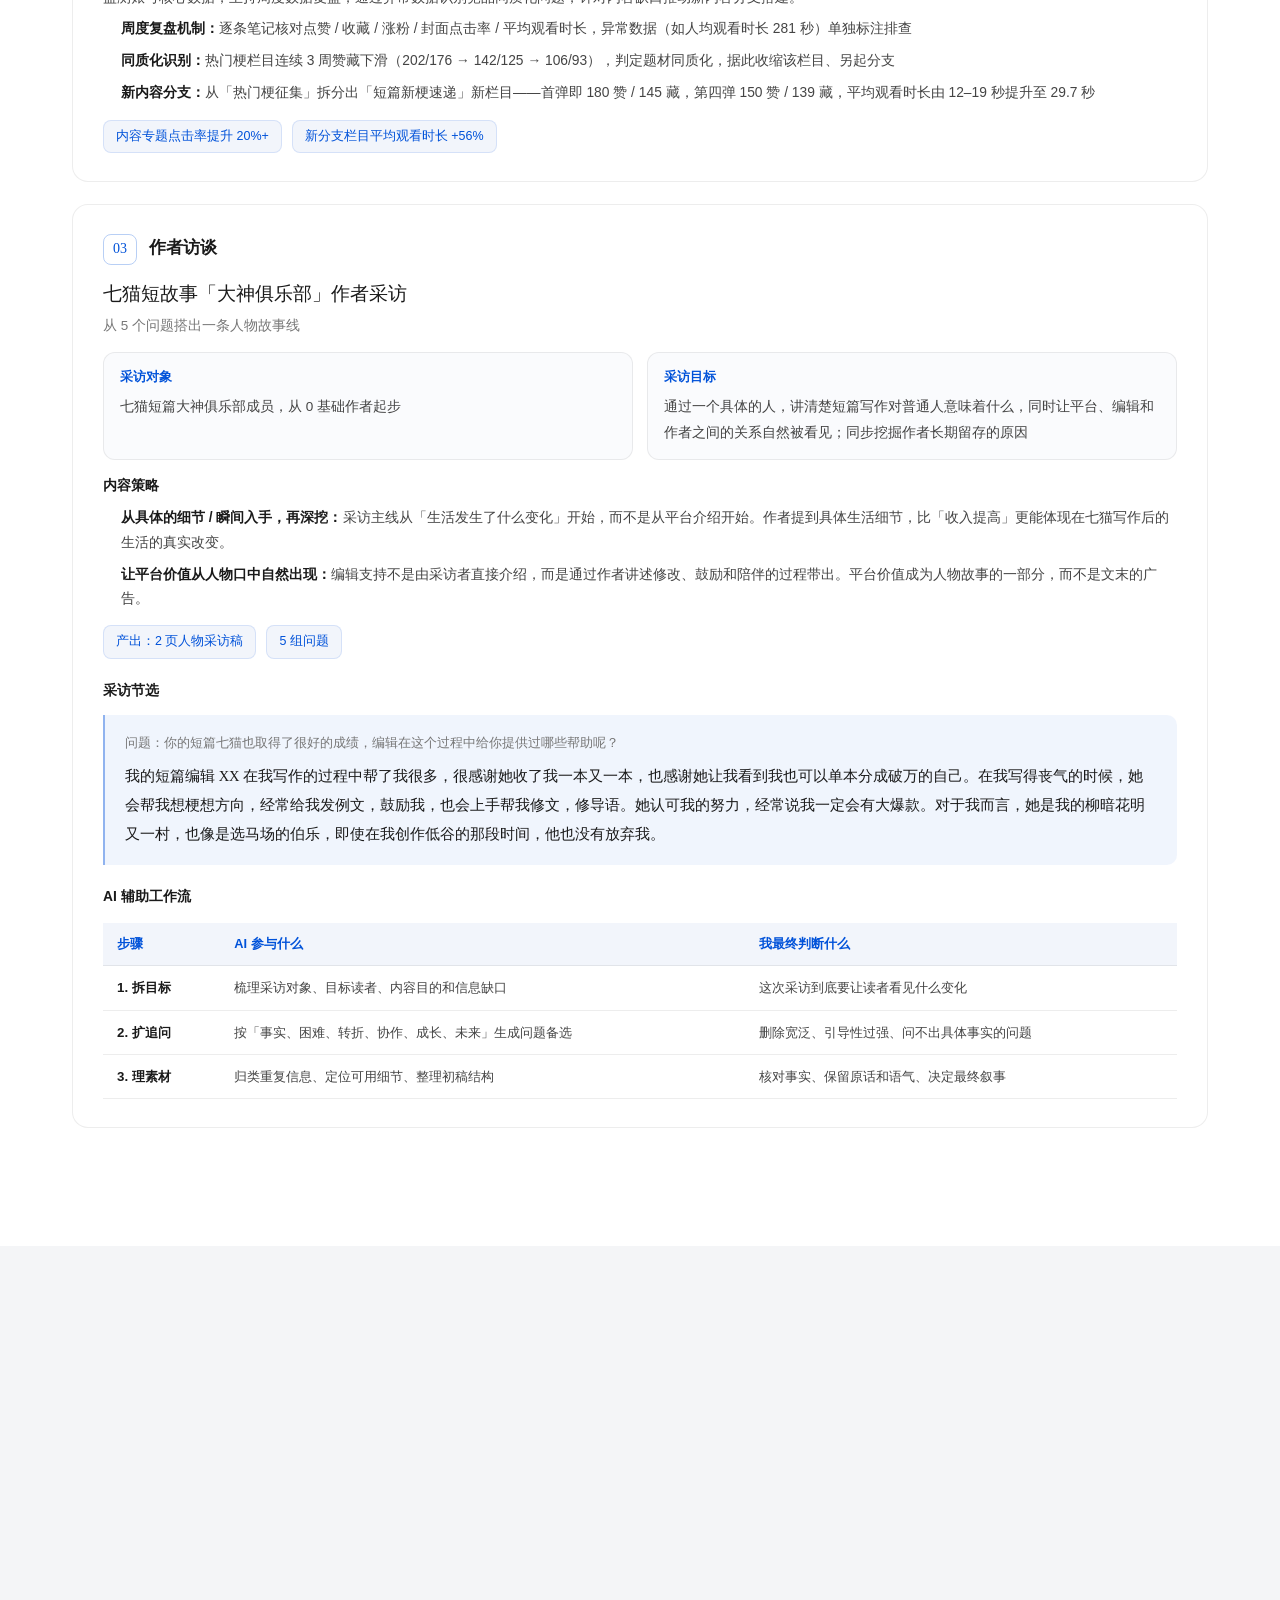
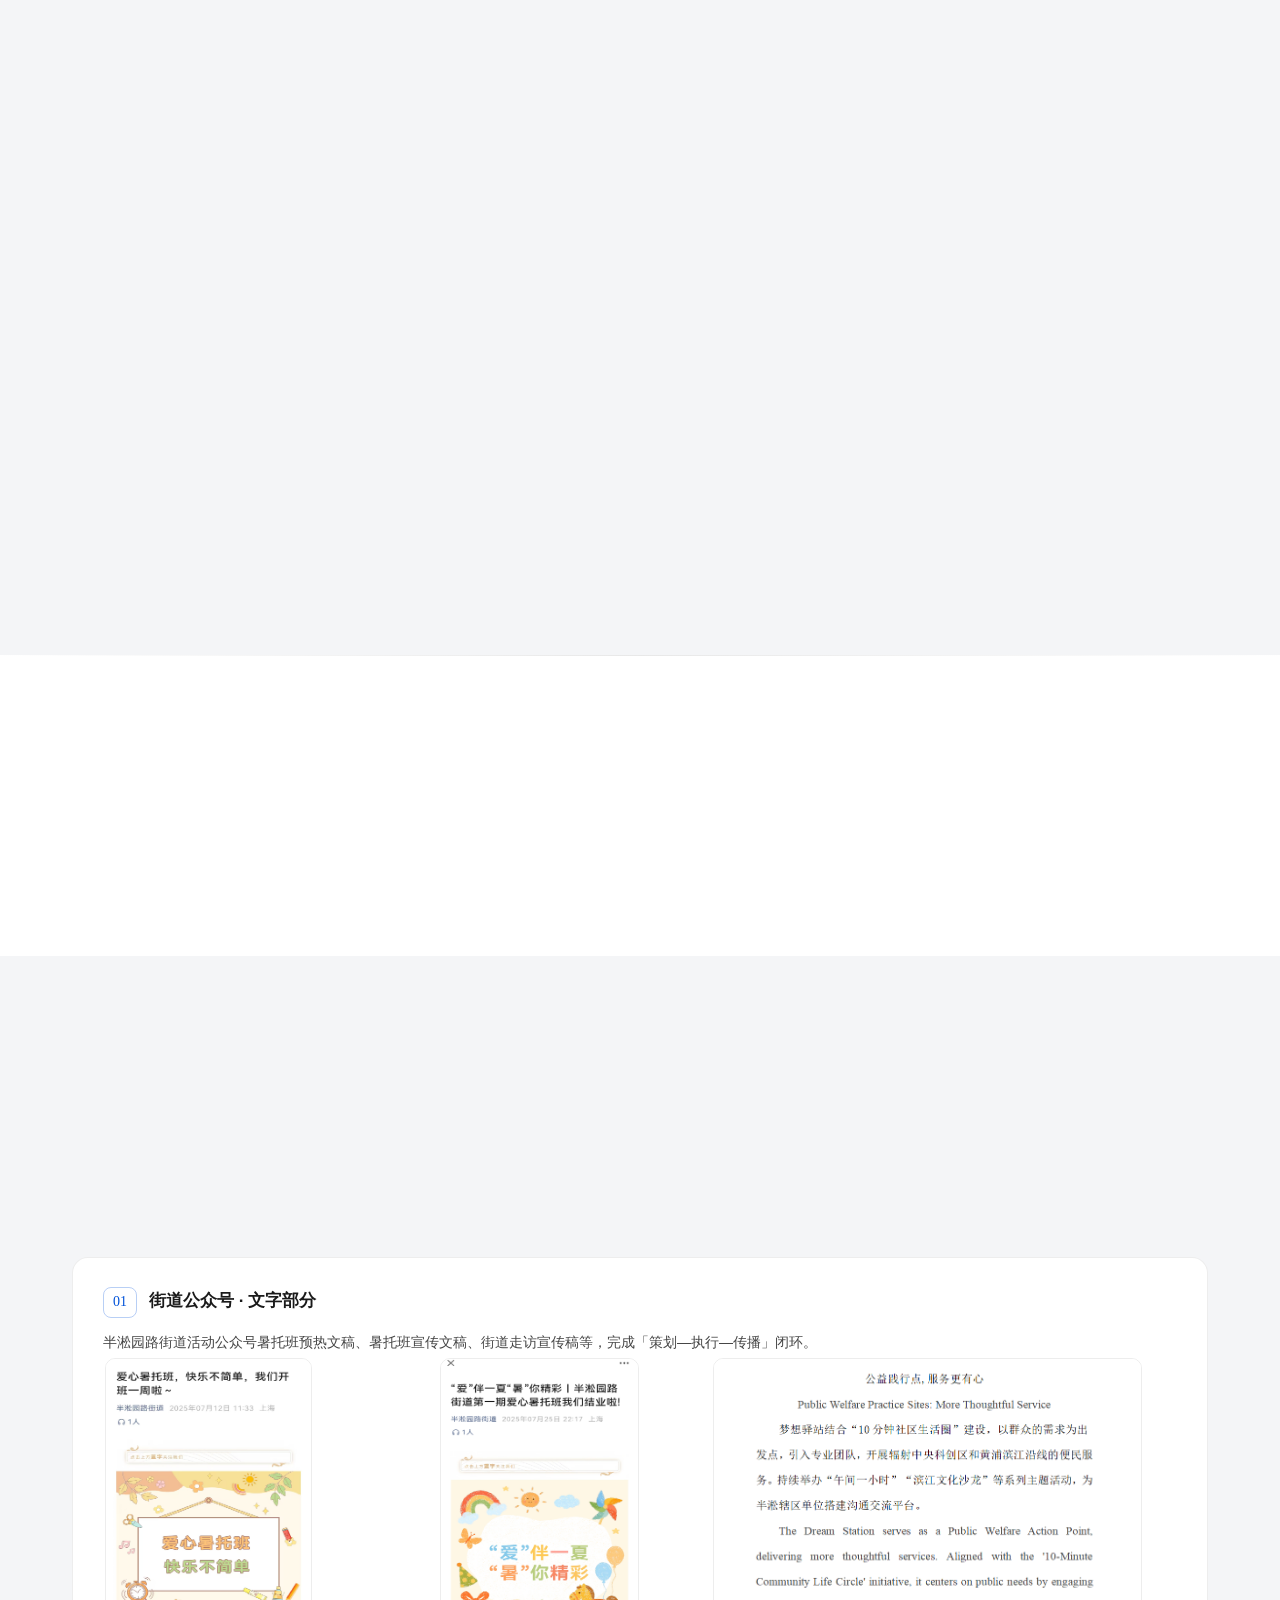
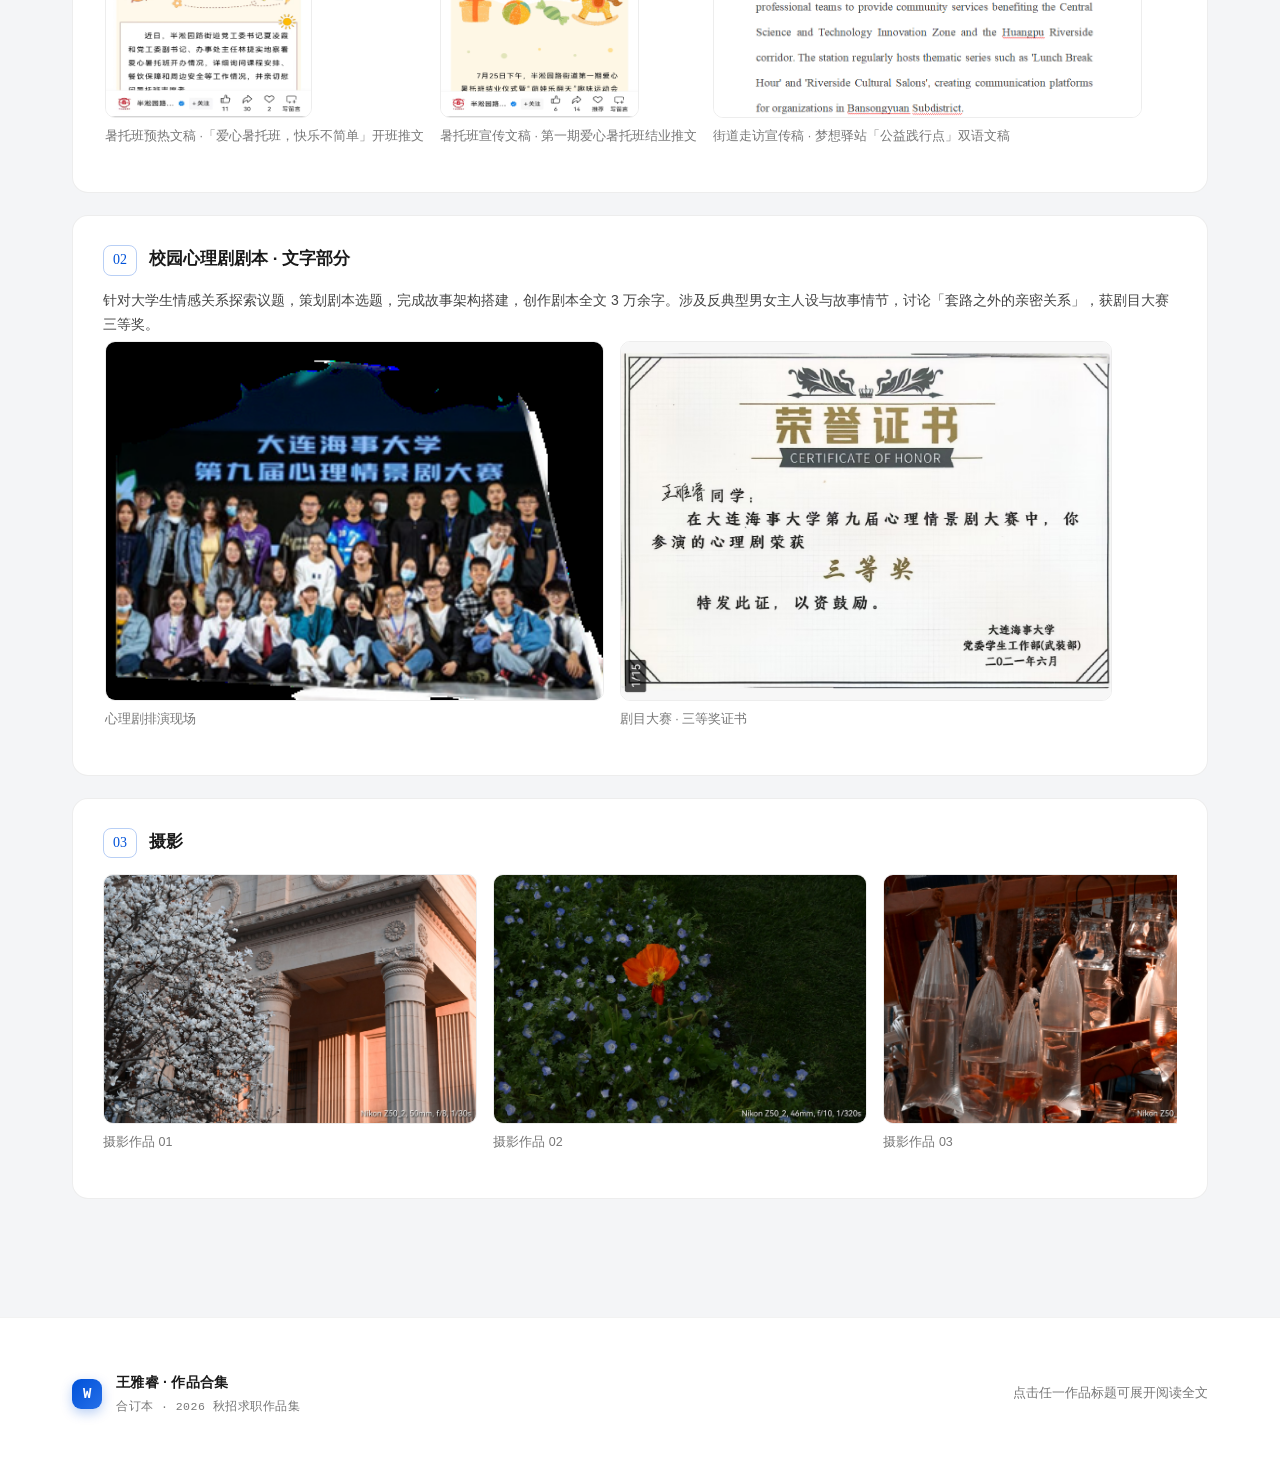
==== commit aedab96a: "Add files via upload latest version" ====
--- a/index.html
+++ b/index.html
@@ -558,7 +558,6 @@
       <div class="sec-num">05</div>
       <div class="sec-head-text">
         <h2>个人播客脚本</h2>
-        <p id="podcastOneLine"></p>
       </div>
     </div>
 
